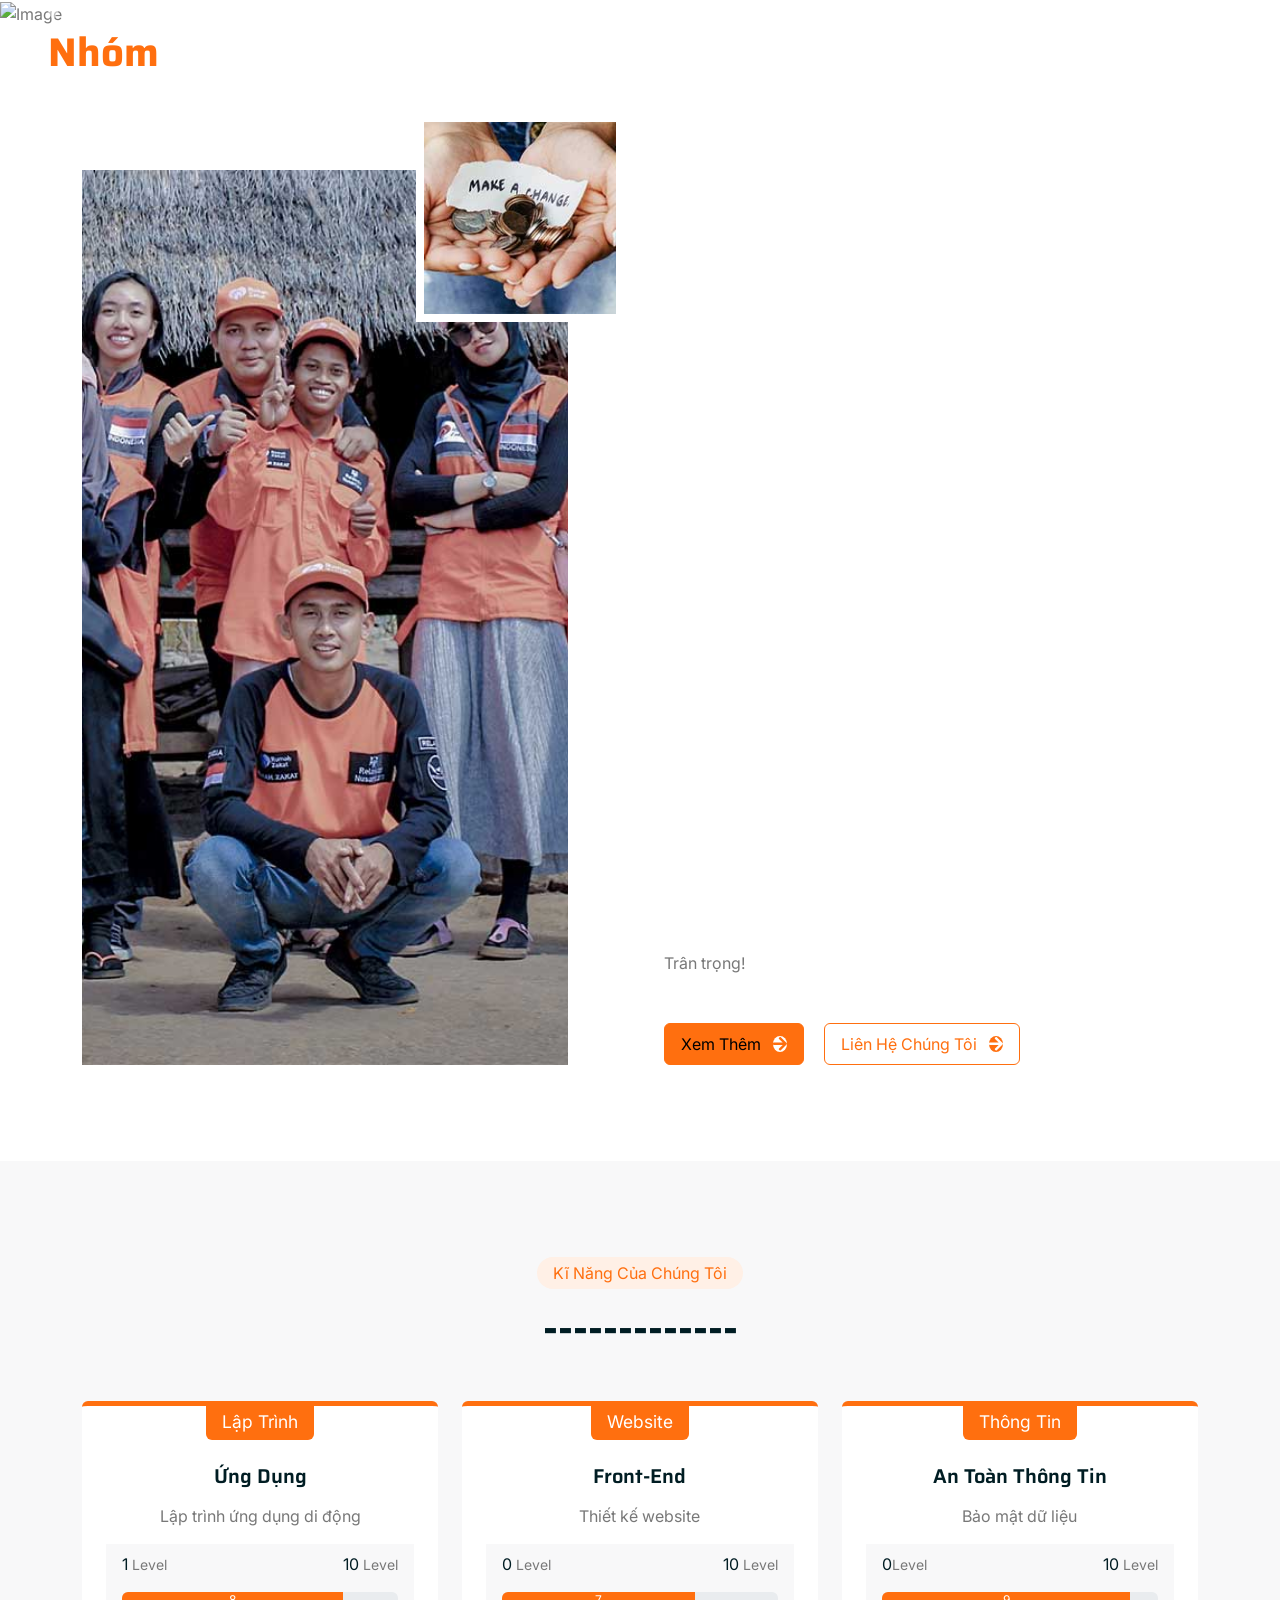
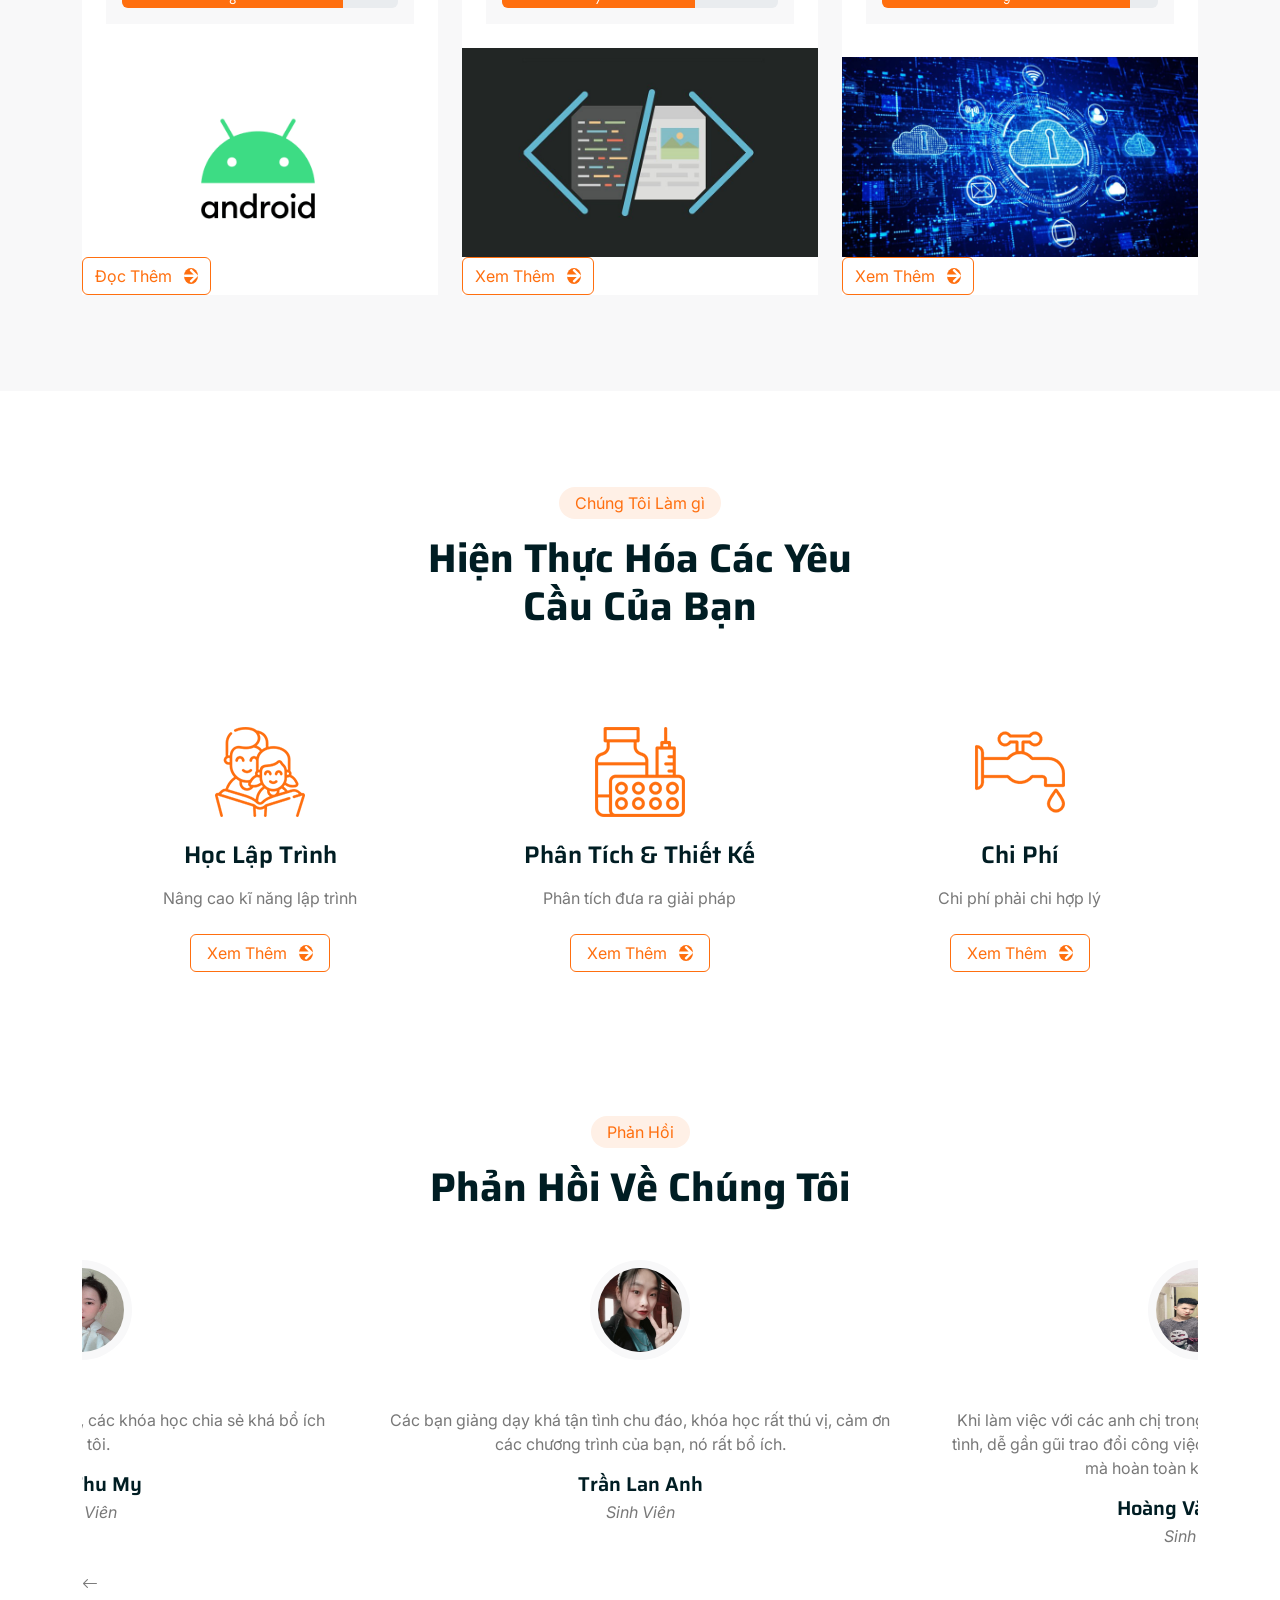
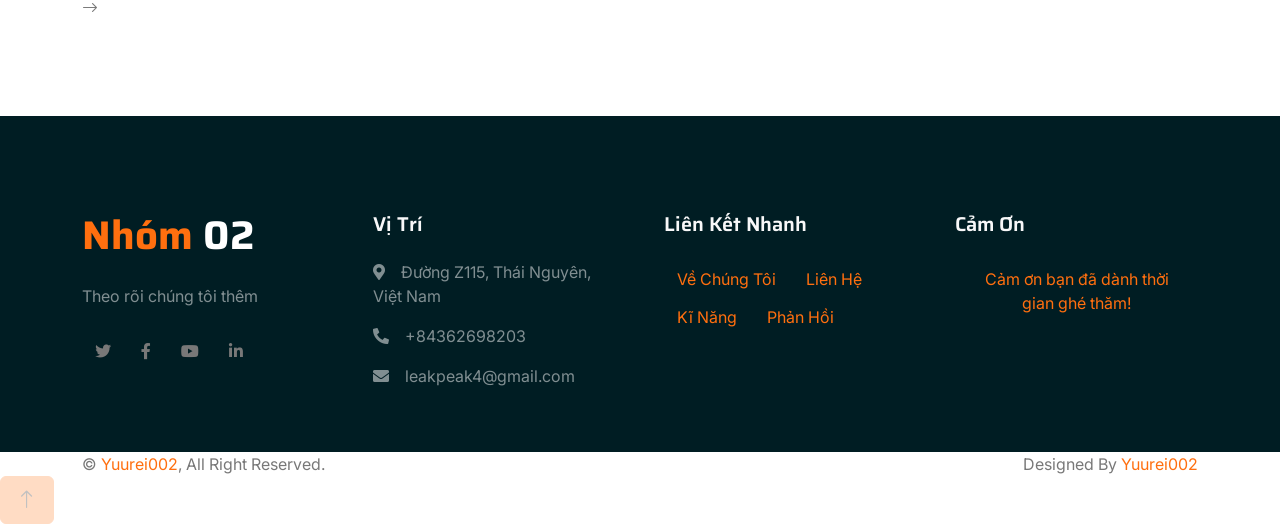
==== index.html @ 621ee626 "Update_Index" ====
<!DOCTYPE html>
<html lang="en">

<head>
    <meta charset="utf-8">
    <title>Nhóm 2</title>
    <meta content="width=device-width, initial-scale=1.0" name="viewport">
    <meta content="" name="keywords">
    <meta content="" name="description">

    <!-- Favicon -->
    <link href="img/favicon.ico" rel="icon">

    <!-- Google Web Fonts -->
    <link rel="preconnect" href="https://fonts.googleapis.com">
    <link rel="preconnect" href="https://fonts.gstatic.com" crossorigin>
    <link href="https://fonts.googleapis.com/css2?family=Inter:wght@400;500;600&family=Saira:wght@500;600;700&display=swap" rel="stylesheet"> 

    <!-- Icon Font Stylesheet -->
    <link href="https://cdnjs.cloudflare.com/ajax/libs/font-awesome/5.10.0/css/all.min.css" rel="stylesheet">
    <link href="https://cdn.jsdelivr.net/npm/bootstrap-icons@1.4.1/font/bootstrap-icons.css" rel="stylesheet">

    <!-- Libraries Stylesheet -->
    <link href="lib/animate/animate.min.css" rel="stylesheet">
    <link href="lib/owlcarousel/assets/owl.carousel.min.css" rel="stylesheet">

    <!-- Customized Bootstrap Stylesheet -->
    <link href="css/bootstrap.min.css" rel="stylesheet">

    <!-- Template Stylesheet -->
    <link href="css/style.css" rel="stylesheet">
</head>

<body>
    <!-- Spinner Start -->
    <div id="spinner" class="show bg-white position-fixed translate-middle w-100 vh-100 top-50 start-50 d-flex align-items-center justify-content-center">
        <div class="spinner-grow text-primary" role="status"></div>
    </div>
    <!-- Spinner End -->


    <!-- Navbar Start -->
    <div class="container-fluid fixed-top px-0 wow fadeIn" data-wow-delay="0.1s">
        <div class="top-bar text-white-50 row gx-0 align-items-center d-none d-lg-flex">
            <div class="col-lg-6 px-5 text-start">
                <small><i class="fa fa-map-marker-alt me-2"></i>Đường Z115, Thái Nguyên, Việt Nam</small>
                <small class="ms-4"><i class="fa fa-envelope me-2"></i>leakpeak4@gmail.com</small>
            </div>
            <div class="col-lg-6 px-5 text-end">
                <small>Follow us:</small>
                <a class="text-white-50 ms-3" href="https://www.facebook.com/Yandex.feifei"><i class="fab fa-facebook-f"></i></a>
                <a class="text-white-50 ms-3" href="https://twitter.com/Yuureiiii02"><i class="fab fa-twitter"></i></a>
                <a class="text-white-50 ms-3" href="https://www.linkedin.com/in/ondn/"><i class="fab fa-linkedin-in"></i></a>
                <a class="text-white-50 ms-3" href="https://www.instagram.com/zyak51/"><i class="fab fa-instagram"></i></a>
            </div>
        </div>

        <nav class="navbar navbar-expand-lg navbar-dark py-lg-0 px-lg-5 wow fadeIn" data-wow-delay="0.1s">
            <a href="index.html" class="navbar-brand ms-4 ms-lg-0">
                <h1 class="fw-bold text-primary m-0">Nhóm <span class="text-white">02</span></h1>
            </a>
            <button type="button" class="navbar-toggler me-4" data-bs-toggle="collapse" data-bs-target="#navbarCollapse">
                <span class="navbar-toggler-icon"></span>
            </button>
            <div class="collapse navbar-collapse" id="navbarCollapse">
                <div class="navbar-nav ms-auto p-4 p-lg-0">
                    <a href="index.html" class="nav-item nav-link active">Trang chủ</a>
                    <a href="about.html" class="nav-item nav-link">Về chúng tôi</a>
                    <a href="causes.html" class="nav-item nav-link">Kĩ Năng</a>
                    <div class="nav-item dropdown">
                        <a href="#" class="nav-link dropdown-toggle" data-bs-toggle="dropdown">Trang</a>
                        <div class="dropdown-menu m-0">
                            <a href="team.html" class="dropdown-item">Đội của chúng tôi</a>
                            <a href="testimonial.html" class="dropdown-item">Phản hồi</a>
                            <a href="404.html" class="dropdown-item">404 Page</a>
                        </div>
            </div>
        </nav>
    </div>
    <!-- Navbar End -->


    <!-- Carousel Start -->
    <div class="container-fluid p-0 mb-5">
        <div id="header-carousel" class="carousel slide" data-bs-ride="carousel">
            <div class="carousel-inner">
                <div class="carousel-item active">
                    <img class="w-100" src="img/GI002.jpg" alt="Image">
                    <div class="carousel-caption">
                        <div class="container">
                            <div class="row justify-content-center">
                                <div class="col-lg-7 pt-5">
                                    <h1 class="display-4 text-white mb-3 animated slideInDown">Chào mừng bạn đến với trang web của chúng tôi! </h1>
                                    <p class="fs-5 text-white-50 mb-5 animated slideInDown">Rất vui được chào đón bạn đến với trang web của chúng tôi! Chúng tôi hy vọng rằng trang web này sẽ cung cấp cho bạn những thông tin và trải nghiệm thú vị. Vui lòng dạo quanh trang web của chúng tôi và đừng ngần ngại liên hệ với chúng tôi nếu bạn cần bất kỳ trợ giúp nào. Chân thành cảm ơn bạn đã ghé thăm trang web của chúng tôi! </p>
                                    <a class="btn btn-primary py-2 px-3 animated slideInDown" href="causes.html">
                                        Xem Thêm
                                        <div class="d-inline-flex btn-sm-square bg-white text-primary rounded-circle ms-2">
                                            <i class="fa fa-arrow-right"></i>
                                        </div>
                                    </a>
                                </div>
                            </div>
                        </div>
                    </div>
                </div>
                <div class="carousel-item">
                    <img class="w-100" src="img/banner03.jpg" alt="Image">
                    <div class="carousel-caption">
                        <div class="container">
                            <div class="row justify-content-center">
                                <div class="col-lg-7 pt-5">
                                    <h1 class="display-4 text-white mb-3 animated slideInDown">Chúng tôi ở đây để hiện thực hóa ước mơ của bạn</h1>
                                    <p class="fs-5 text-white-50 mb-5 animated slideInDown">Muốn đi nhanh thì đi một mình, muốn đi xa thì đi cùng nhau!</p>
                                    <a class="btn btn-primary py-2 px-3 animated slideInDown" href="causes.html">
                                        Xem Thêm
                                        <div class="d-inline-flex btn-sm-square bg-white text-primary rounded-circle ms-2">
                                            <i class="fa fa-arrow-right"></i>
                                        </div>
                                    </a>
                                </div>
                            </div>
                        </div>
                    </div>
                </div>
            </div>
            <button class="carousel-control-prev" type="button" data-bs-target="#header-carousel"
                data-bs-slide="prev">
                <span class="carousel-control-prev-icon" aria-hidden="true"></span>
                <span class="visually-hidden">Previous</span>
            </button>
            <button class="carousel-control-next" type="button" data-bs-target="#header-carousel"
                data-bs-slide="next">
                <span class="carousel-control-next-icon" aria-hidden="true"></span>
                <span class="visually-hidden">Next</span>
            </button>
        </div>
    </div>
    <!-- Carousel End -->


    <!-- About Start -->
    <div class="container-xxl py-5">
        <div class="container">
            <div class="row g-5">
                <div class="col-lg-6 wow fadeInUp" data-wow-delay="0.1s">
                    <div class="position-relative overflow-hidden h-100" style="min-height: 400px;">
                        <img class="position-absolute w-100 h-100 pt-5 pe-5" src="img/about-1.jpg" alt="" style="object-fit: cover;">
                        <img class="position-absolute top-0 end-0 bg-white ps-2 pb-2" src="img/about-2.jpg" alt="" style="width: 200px; height: 200px;">
                    </div>
                </div>
                <div class="col-lg-6 wow fadeInUp" data-wow-delay="0.5s">
                    <div class="h-100">
                        <div class="d-inline-block rounded-pill bg-secondary text-primary py-1 px-3 mb-3">Về chúng tôi</div>
                        <h1 class="display-6 mb-5">Chào mừng các bạn đã đến với trang Web của chúng tôi.</h1>
                        <div class="bg-light border-bottom border-5 border-primary rounded p-4 mb-4">
                            <p class="text-dark mb-2">Muốn đi nhanh thì đi một mình, muốn đi xa thì đi cùng nhau!</p>
                            <span class="text-primary"></span>
                        </div>
                        <p class="mb-5">Với những hiểu biết của mình về lĩnh vực phát triển dự án, nhóm chúng tôi tự hào mang đến cho nhà đầu tư-doanh nghiệp những dự án tốt nhất đáp ưng được nhu cầu và yêu cầu khắt khe của bạn đưa ra.. Chúng tôi luôn nỗ lực không ngừng để đáp được ứng yêu cầu đó. Với đội ngũ thành viên cùng kinh nghiệm và chuyên môn sẵn có, chúng tôi cam kết mang đến cho bạn những dự án tốt nhất đáp ứng đủ mọi yêu cầu và kỳ vọng của bạn. </p>
                        <p class="mb-5">Chúng tôi tin rằng, việc thiết lập mối quan hệ phát triển dự án lâu dài với các nhà đầu tư và doanh nghiệp là điều cốt yếu để phát triển dự án của mình. Vì thế, chúng tôi cam kết luôn đặt nhu cầu của các nhà đầu tư, các doanh nghiệp lên hàng đầu, đồng thời đảm bảo sự tin tưởng hài lòng trong mọi dự án của chúng tôi. </p>
                        <p class="mb-5">Chúng tôi rất mong muốn được hợp tác với bạn, Xin hãy liên hệ với chúng tôi nếu bạn có ý tưởng hay muốn hợp tác dự án mới. Chúng tôi sẽ luôn đón nhận những ý kiến đóng góp từ bạn để hoàn thiện dự án một cách tốt nhất.</p>
                        <p class="mb-5">Trân trọng!</p>
                        <a class="btn btn-primary py-2 px-3 me-3" href="">
                            Xem Thêm
                            <div class="d-inline-flex btn-sm-square bg-white text-primary rounded-circle ms-2">
                                <i class="fa fa-arrow-right"></i>
                            </div>
                        </a>
                        <a class="btn btn-outline-primary py-2 px-3" href="">
                            Liên Hệ Chúng Tôi
                            <div class="d-inline-flex btn-sm-square bg-primary text-white rounded-circle ms-2">
                                <i class="fa fa-arrow-right"></i>
                            </div>
                        </a>
                    </div>
                </div>
            </div>
        </div>
    </div>
    <!-- About End -->


    <!-- Causes Start -->
    <div class="container-xxl bg-light my-5 py-5">
        <div class="container py-5">
            <div class="text-center mx-auto mb-5 wow fadeInUp" data-wow-delay="0.1s" style="max-width: 500px;">
                <div class="d-inline-block rounded-pill bg-secondary text-primary py-1 px-3 mb-3">Kĩ Năng Của Chúng Tôi</div>
                <h1 class="display-6 mb-5">-------------</h1>
            </div>
            <div class="row g-4 justify-content-center">
                <div class="col-lg-4 col-md-6 wow fadeInUp" data-wow-delay="0.1s">
                    <div class="causes-item d-flex flex-column bg-white border-top border-5 border-primary rounded-top overflow-hidden h-100">
                        <div class="text-center p-4 pt-0">
                            <div class="d-inline-block bg-primary text-white rounded-bottom fs-5 pb-1 px-3 mb-4">
                                <small>Lập Trình</small>
                            </div>
                            <h5 class="mb-3">Ứng Dụng</h5>
                            <p>Lập trình ứng dụng di động</p>
                            <div class="causes-progress bg-light p-3 pt-2">
                                <div class="d-flex justify-content-between">
                                    <p class="text-dark">1 <small class="text-body">Level</small></p>
                                    <p class="text-dark">10 <small class="text-body">Level</small></p>
                                </div>
                                <div class="progress">
                                    <div class="progress-bar" role="progressbar" aria-valuenow="80" aria-valuemin="0" aria-valuemax="100">
                                        <span>8</span>
                                    </div>
                                </div>
                            </div>
                        </div>
                        <div class="position-relative mt-auto">
                            <img class="img-fluid" src="img/andr_im.png" alt="">
                            <div class="causes-overlay">
                                <a class="btn btn-outline-primary" href="">
                                    Đọc Thêm
                                    <div class="d-inline-flex btn-sm-square bg-primary text-white rounded-circle ms-2">
                                        <i class="fa fa-arrow-right"></i>
                                    </div>
                                </a>
                            </div>
                        </div>
                    </div>
                </div>
                <div class="col-lg-4 col-md-6 wow fadeInUp" data-wow-delay="0.3s">
                    <div class="causes-item d-flex flex-column bg-white border-top border-5 border-primary rounded-top overflow-hidden h-100">
                        <div class="text-center p-4 pt-0">
                            <div class="d-inline-block bg-primary text-white rounded-bottom fs-5 pb-1 px-3 mb-4">
                                <small>Website</small>
                            </div>
                            <h5 class="mb-3">Front-End</h5>
                            <p>Thiết kế website </p>
                            <div class="causes-progress bg-light p-3 pt-2">
                                <div class="d-flex justify-content-between">
                                    <p class="text-dark">0 <small class="text-body">Level</small></p>
                                    <p class="text-dark">10 <small class="text-body">Level</small></p>
                                </div>
                                <div class="progress">
                                    <div class="progress-bar" role="progressbar" aria-valuenow="70" aria-valuemin="0" aria-valuemax="100">
                                        <span>7</span>
                                    </div>
                                </div>
                            </div>
                        </div>
                        <div class="position-relative mt-auto">
                            <img class="img-fluid" src="img/xu-huong-front-end-dev.jpg" alt="">
                            <div class="causes-overlay">
                                <a class="btn btn-outline-primary" href="">
                                    Xem Thêm
                                    <div class="d-inline-flex btn-sm-square bg-primary text-white rounded-circle ms-2">
                                        <i class="fa fa-arrow-right"></i>
                                    </div>
                                </a>
                            </div>
                        </div>
                    </div>
                </div>
                <div class="col-lg-4 col-md-6 wow fadeInUp" data-wow-delay="0.5s">
                    <div class="causes-item d-flex flex-column bg-white border-top border-5 border-primary rounded-top overflow-hidden h-100">
                        <div class="text-center p-4 pt-0">
                            <div class="d-inline-block bg-primary text-white rounded-bottom fs-5 pb-1 px-3 mb-4">
                                <small>Thông Tin</small>
                            </div>
                            <h5 class="mb-3">An Toàn Thông Tin</h5>
                            <p>Bảo mật dữ liệu </p>
                            <div class="causes-progress bg-light p-3 pt-2">
                                <div class="d-flex justify-content-between">
                                    <p class="text-dark">0<small class="text-body">Level</small></p>
                                    <p class="text-dark">10 <small class="text-body">Level</small></p>
                                </div>
                                <div class="progress">
                                    <div class="progress-bar" role="progressbar" aria-valuenow="90" aria-valuemin="0" aria-valuemax="100">
                                        <span>9</span>
                                    </div>
                                </div>
                            </div>
                        </div>
                        <div class="position-relative mt-auto">
                            <img class="img-fluid" src="img/nganh-an-toan-thong-tin-usth-tuyen-sinh_1.jpg" alt="">
                            <div class="causes-overlay">
                                <a class="btn btn-outline-primary" href="">
                                    Xem Thêm 
                                    <div class="d-inline-flex btn-sm-square bg-primary text-white rounded-circle ms-2">
                                        <i class="fa fa-arrow-right"></i>
                                    </div>
                                </a>
                            </div>
                        </div>
                    </div>
                </div>
            </div>
        </div>
    </div>
    <!-- Causes End -->

        <!-- Service Start -->
        <div class="container-xxl py-5">
            <div class="container">
                <div class="text-center mx-auto mb-5 wow fadeInUp" data-wow-delay="0.1s" style="max-width: 500px;">
                    <div class="d-inline-block rounded-pill bg-secondary text-primary py-1 px-3 mb-3">Chúng Tôi Làm gì </div>
                    <h1 class="display-6 mb-5">Hiện Thực Hóa Các Yêu Cầu Của Bạn</h1>
                </div>
                <div class="row g-4 justify-content-center">
                    <div class="col-lg-4 col-md-6 wow fadeInUp" data-wow-delay="0.1s">
                        <div class="service-item bg-white text-center h-100 p-4 p-xl-5">
                            <img class="img-fluid mb-4" src="img/icon-1.png" alt="">
                            <h4 class="mb-3">Học Lập Trình</h4>
                            <p class="mb-4">Nâng cao kĩ năng lập trình</p>
                            <a class="btn btn-outline-primary px-3" href="about.html">
                                Xem Thêm
                                <div class="d-inline-flex btn-sm-square bg-primary text-white rounded-circle ms-2">
                                    <i class="fa fa-arrow-right"></i>
                                </div>
                            </a>
                        </div>
                    </div>
                    <div class="col-lg-4 col-md-6 wow fadeInUp" data-wow-delay="0.3s">
                        <div class="service-item bg-white text-center h-100 p-4 p-xl-5">
                            <img class="img-fluid mb-4" src="img/icon-2.png" alt="">
                            <h4 class="mb-3">Phân Tích & Thiết Kế</h4>
                            <p class="mb-4">Phân tích đưa ra giải pháp </p>
                            <a class="btn btn-outline-primary px-3" href="about.html">
                                Xem Thêm
                                <div class="d-inline-flex btn-sm-square bg-primary text-white rounded-circle ms-2">
                                    <i class="fa fa-arrow-right"></i>
                                </div>
                            </a>
                        </div>
                    </div>
                    <div class="col-lg-4 col-md-6 wow fadeInUp" data-wow-delay="0.5s">
                        <div class="service-item bg-white text-center h-100 p-4 p-xl-5">
                            <img class="img-fluid mb-4" src="img/icon-3.png" alt="">
                            <h4 class="mb-3">Chi Phí</h4>
                            <p class="mb-4">Chi phí phải chi hợp lý</p>
                            <a class="btn btn-outline-primary px-3" href="about.html">
                                Xem Thêm
                                <div class="d-inline-flex btn-sm-square bg-primary text-white rounded-circle ms-2">
                                    <i class="fa fa-arrow-right"></i>
                                </div>
                            </a>
                        </div>
                    </div>
                </div>
            </div>
        </div>
        <!-- Service End -->
    

    <!-- Testimonial Start -->
    <div class="container-xxl py-5">
        <div class="container">
            <div class="text-center mx-auto mb-5 wow fadeInUp" data-wow-delay="0.1s" style="max-width: 500px;">
                <div class="d-inline-block rounded-pill bg-secondary text-primary py-1 px-3 mb-3">Phản Hồi</div>
                <h1 class="display-6 mb-5">Phản Hồi Về Chúng Tôi</h1>
            </div>
            <div class="owl-carousel testimonial-carousel wow fadeInUp" data-wow-delay="0.1s">
                <div class="testimonial-item text-center">
                    <img class="img-fluid bg-light rounded-circle p-2 mx-auto mb-4" src="img/lll.jpg" style="width: 100px; height: 100px;">
                    <div class="testimonial-text rounded text-center p-4">
                        <p>Các bạn giảng dạy khá tận tình chu đáo, khóa học rất  thú vị, cảm ơn các chương trình của bạn, nó rất bổ ích.</p>
                        <h5 class="mb-1">Trần Lan Anh</h5>
                        <span class="fst-italic">Sinh Viên</span>
                    </div>
                </div>
                <div class="testimonial-item text-center">
                    <img class="img-fluid bg-light rounded-circle p-2 mx-auto mb-4" src="img/pppp.jpg" style="width: 100px; height: 100px;">
                    <div class="testimonial-text rounded text-center p-4">
                        <p>Khi làm việc với các anh chị trong nhóm mình thấy họ cực kì nhiệt tình, dễ gần gũi trao đổi công việc, anh chị rất tận tình chỉ dạy mình mà hoàn toàn không lợi nhuận.</p>
                        <h5 class="mb-1">Hoàng Văn Lương</h5>
                        <span class="fst-italic">Sinh Viên</span>
                    </div>
                </div>
                <div class="testimonial-item text-center">
                    <img class="img-fluid bg-light rounded-circle p-2 mx-auto mb-4" src="img/ppppp.jpg" style="width: 100px; height: 100px;">
                    <div class="testimonial-text rounded text-center p-4">
                        <p>Trang web của các bạn rất thụ vị, các khóa học chia sẻ khá bổ ích cho tôi.</p>
                        <h5 class="mb-1">Trần Thu My</h5>
                        <span class="fst-italic">Sinh Viên</span>
                    </div>
                </div>
            </div>
        </div>
    </div>
    <!-- Testimonial End -->


       <!-- Footer Start -->
       <div class="container-fluid bg-dark text-white-50 footer mt-5 pt-5 wow fadeIn" data-wow-delay="0.1s">
        <div class="container py-5">
            <div class="row g-5">
                <div class="col-lg-3 col-md-6">
                    <h1 class="fw-bold text-primary mb-4">Nhóm <span class="text-white">02</span></h1>
                    <p>Theo rõi chúng tôi thêm</p>
                    <div class="d-flex pt-2">
                        <a class="btn btn-square me-1" href="https://twitter.com/Yuureiiii02"><i class="fab fa-twitter"></i></a>
                        <a class="btn btn-square me-1" href="https://www.facebook.com/Yandex.feifei"><i class="fab fa-facebook-f"></i></a>
                        <a class="btn btn-square me-1" href="https://www.youtube.com/channel/UCFpFC1qUWY3F_i_EfCvPaYw"><i class="fab fa-youtube"></i></a>
                        <a class="btn btn-square me-0" href="https://www.linkedin.com/in/ondn/"><i class="fab fa-linkedin-in"></i></a>
                    </div>
                </div>
                <div class="col-lg-3 col-md-6">
                    <h5 class="text-light mb-4">Vị Trí</h5>
                    <p><i class="fa fa-map-marker-alt me-3"></i>Đường Z115, Thái Nguyên, Việt Nam</p>
                    <p><i class="fa fa-phone-alt me-3"></i>+84362698203</p>
                    <p><i class="fa fa-envelope me-3"></i>leakpeak4@gmail.com</p>
                </div>
                <div class="col-lg-3 col-md-6">
                    <h5 class="text-light mb-4">Liên Kết Nhanh</h5>
                    <a class="btn btn-link" href="about.html">Về Chúng Tôi</a>
                    <a class="btn btn-link" href="team.html">Liên Hệ</a>
                    <a class="btn btn-link" href="causes.html">Kĩ Năng</a>
                    <a class="btn btn-link" href="testimonial.html">Phản Hồi</a>

          
                </div>
                <div class="col-lg-3 col-md-6">
                    <h5 class="text-light mb-4">Cảm Ơn</h5>
                    <a class="btn btn-link" href="">Cảm ơn bạn đã dành thời gian ghé thăm!</a>
                    </div>
                </div>
            </div>
        </div>
        <div class="container-fluid copyright">
            <div class="container">
                <div class="row">
                    <div class="col-md-6 text-center text-md-start mb-3 mb-md-0">
                        &copy; <a href="#">Yuurei002</a>, All Right Reserved.
                    </div>
                    <div class="col-md-6 text-center text-md-end">
                        <!--/*** This template is free as long as you keep the footer author’s credit link/attribution link/backlink. If you'd like to use the template without the footer author’s credit link/attribution link/backlink, you can purchase the Credit Removal License from "https://htmlcodex.com/credit-removal". Thank you for your support. ***/-->
                        Designed By <a href="https://github.com/Yuurei002/Yuurei002.github.io">Yuurei002</a>
                    </div>
                </div>
            </div>
        </div>
    </div>
    <!-- Footer End -->


    <!-- Back to Top -->
    <a href="#" class="btn btn-lg btn-primary btn-lg-square back-to-top"><i class="bi bi-arrow-up"></i></a>


    <!-- JavaScript Libraries -->
    <script src="https://code.jquery.com/jquery-3.4.1.min.js"></script>
    <script src="https://cdn.jsdelivr.net/npm/bootstrap@5.0.0/dist/js/bootstrap.bundle.min.js"></script>
    <script src="lib/wow/wow.min.js"></script>
    <script src="lib/easing/easing.min.js"></script>
    <script src="lib/waypoints/waypoints.min.js"></script>
    <script src="lib/owlcarousel/owl.carousel.min.js"></script>
    <script src="lib/parallax/parallax.min.js"></script>

    <!-- Template Javascript -->
    <script src="js/main.js"></script>
</body>

</html>
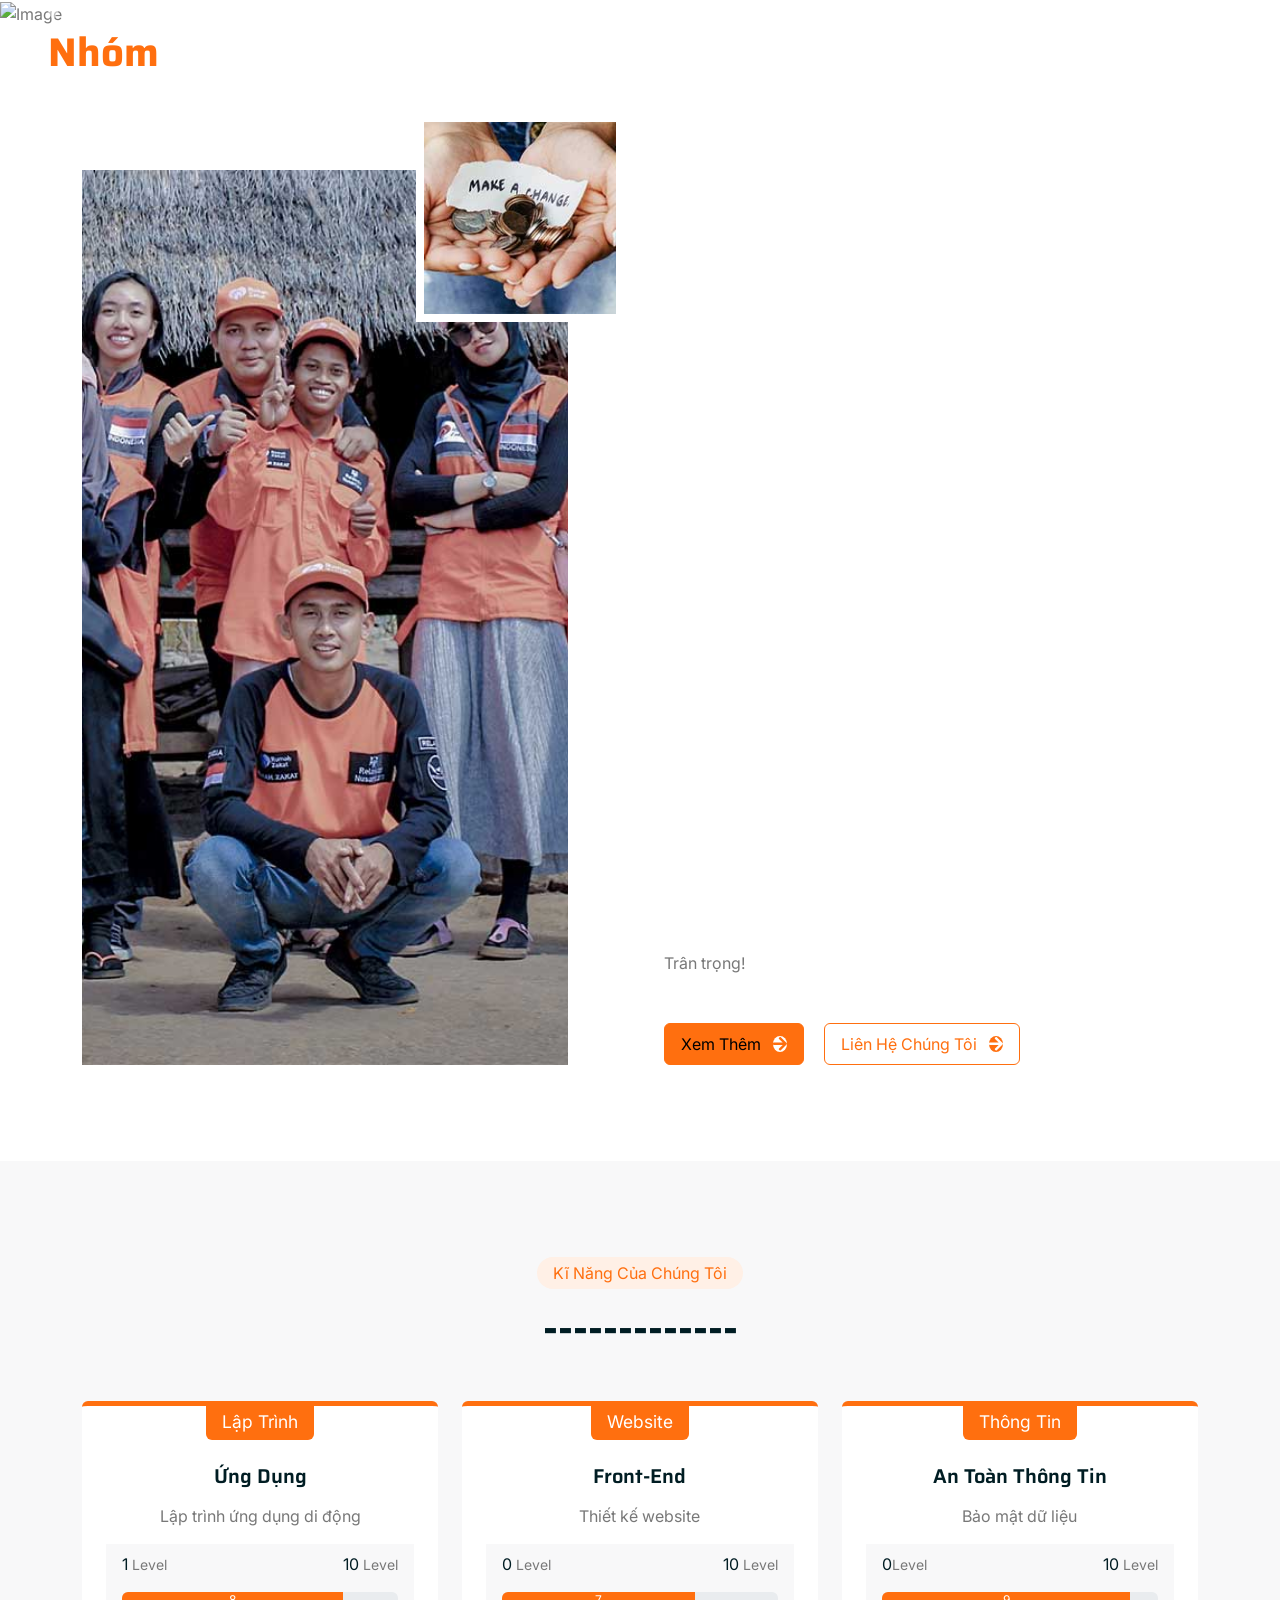
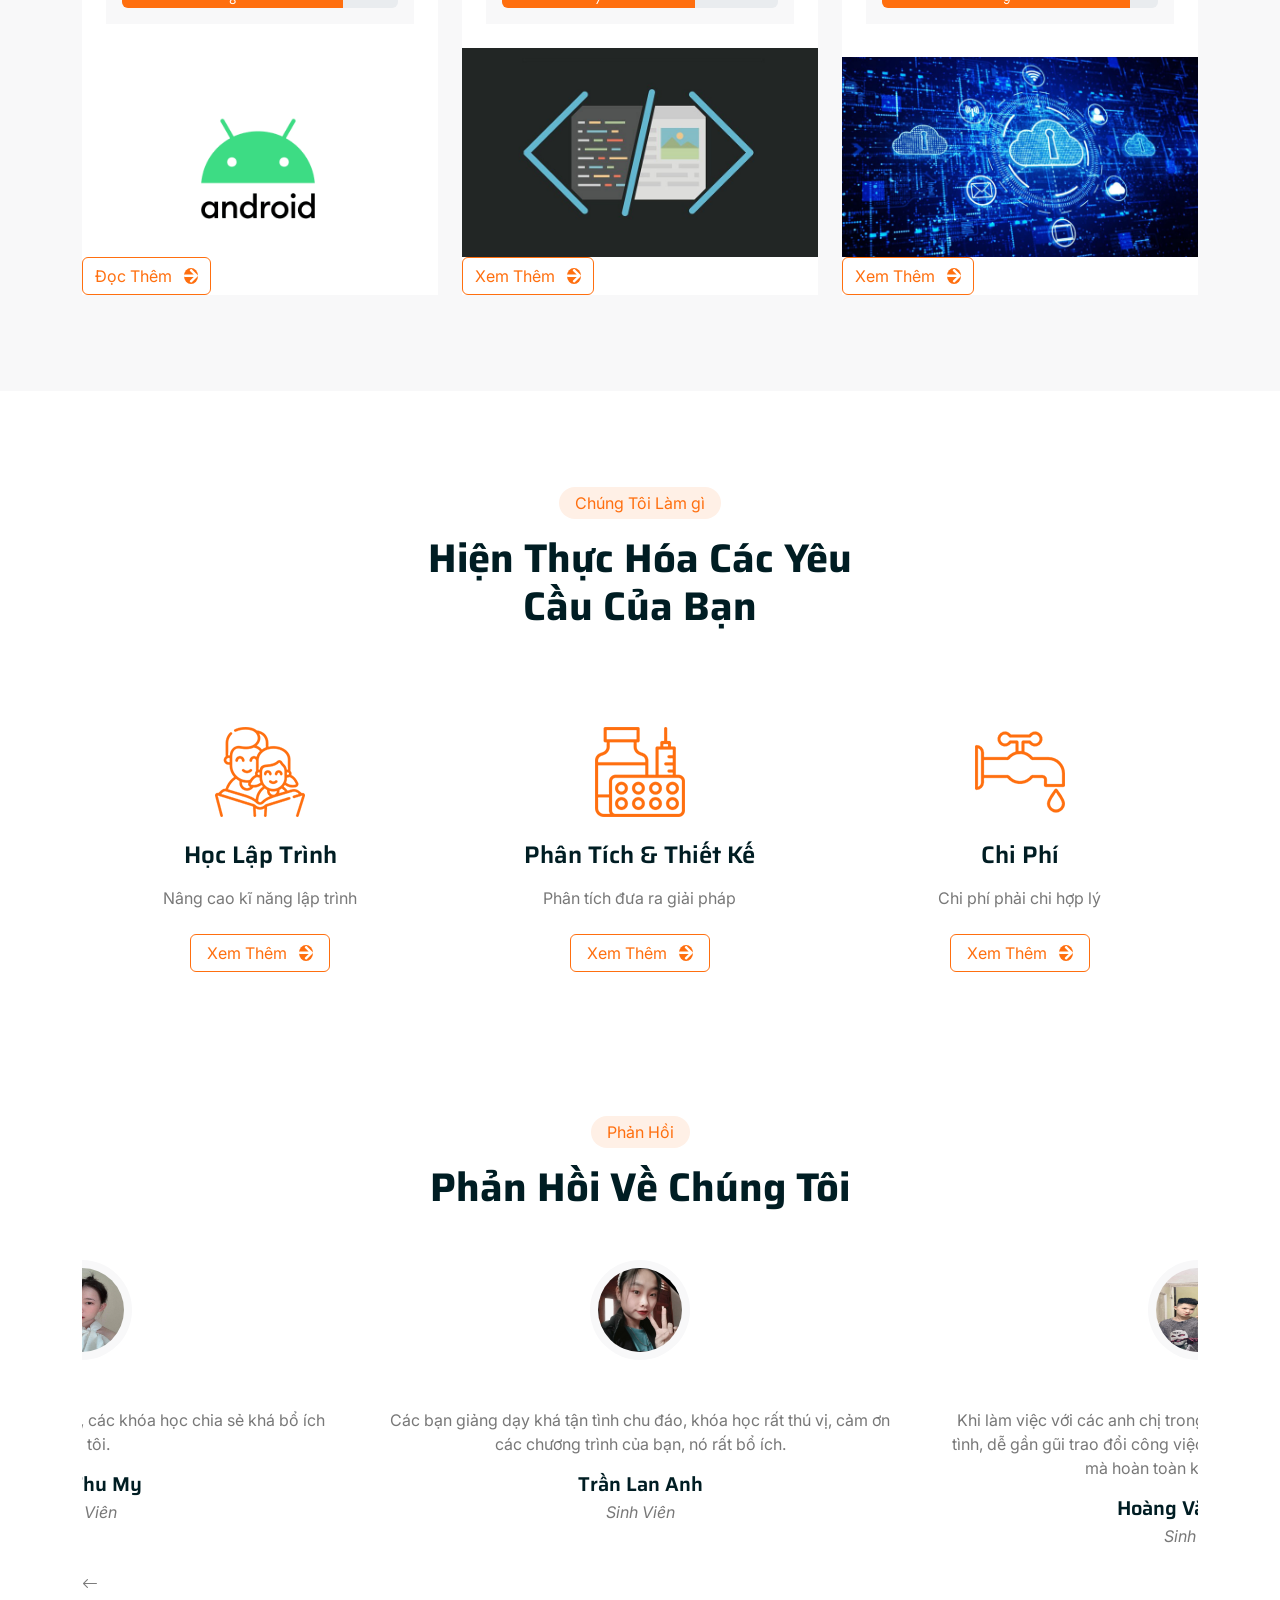
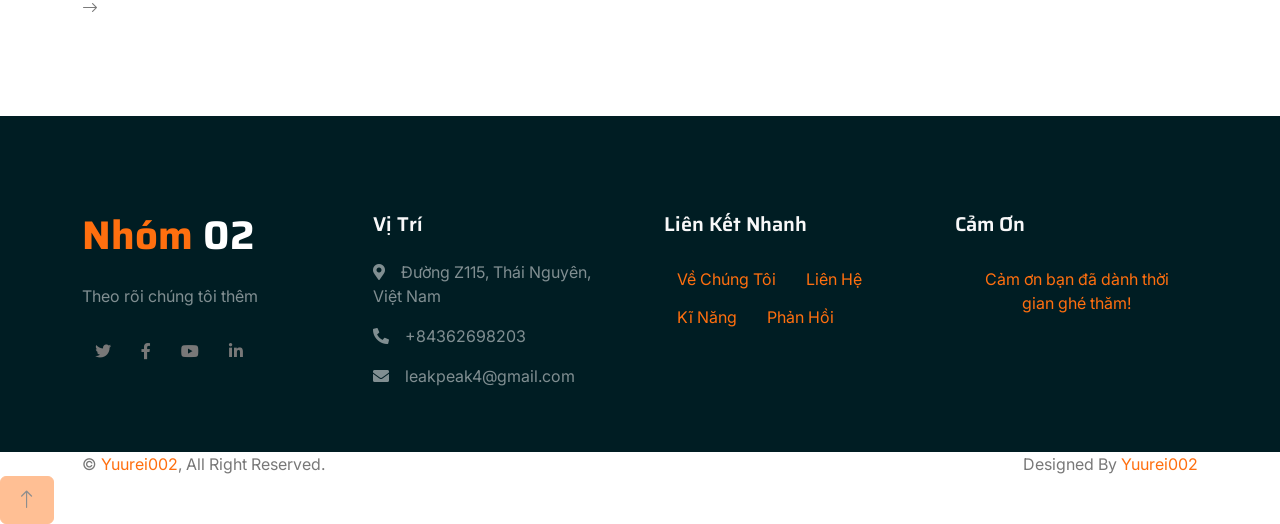
==== commit bc3b9918: "More_" ====
--- a/index.html
+++ b/index.html
@@ -160,7 +160,7 @@
                         <p class="mb-5">Chúng tôi tin rằng, việc thiết lập mối quan hệ phát triển dự án lâu dài với các nhà đầu tư và doanh nghiệp là điều cốt yếu để phát triển dự án của mình. Vì thế, chúng tôi cam kết luôn đặt nhu cầu của các nhà đầu tư, các doanh nghiệp lên hàng đầu, đồng thời đảm bảo sự tin tưởng hài lòng trong mọi dự án của chúng tôi. </p>
                         <p class="mb-5">Chúng tôi rất mong muốn được hợp tác với bạn, Xin hãy liên hệ với chúng tôi nếu bạn có ý tưởng hay muốn hợp tác dự án mới. Chúng tôi sẽ luôn đón nhận những ý kiến đóng góp từ bạn để hoàn thiện dự án một cách tốt nhất.</p>
                         <p class="mb-5">Trân trọng!</p>
-                        <a class="btn btn-primary py-2 px-3 me-3" href="">
+                        <a class="btn btn-primary py-2 px-3 me-3" href="/aboutmore.html">
                             Xem Thêm
                             <div class="d-inline-flex btn-sm-square bg-white text-primary rounded-circle ms-2">
                                 <i class="fa fa-arrow-right"></i>
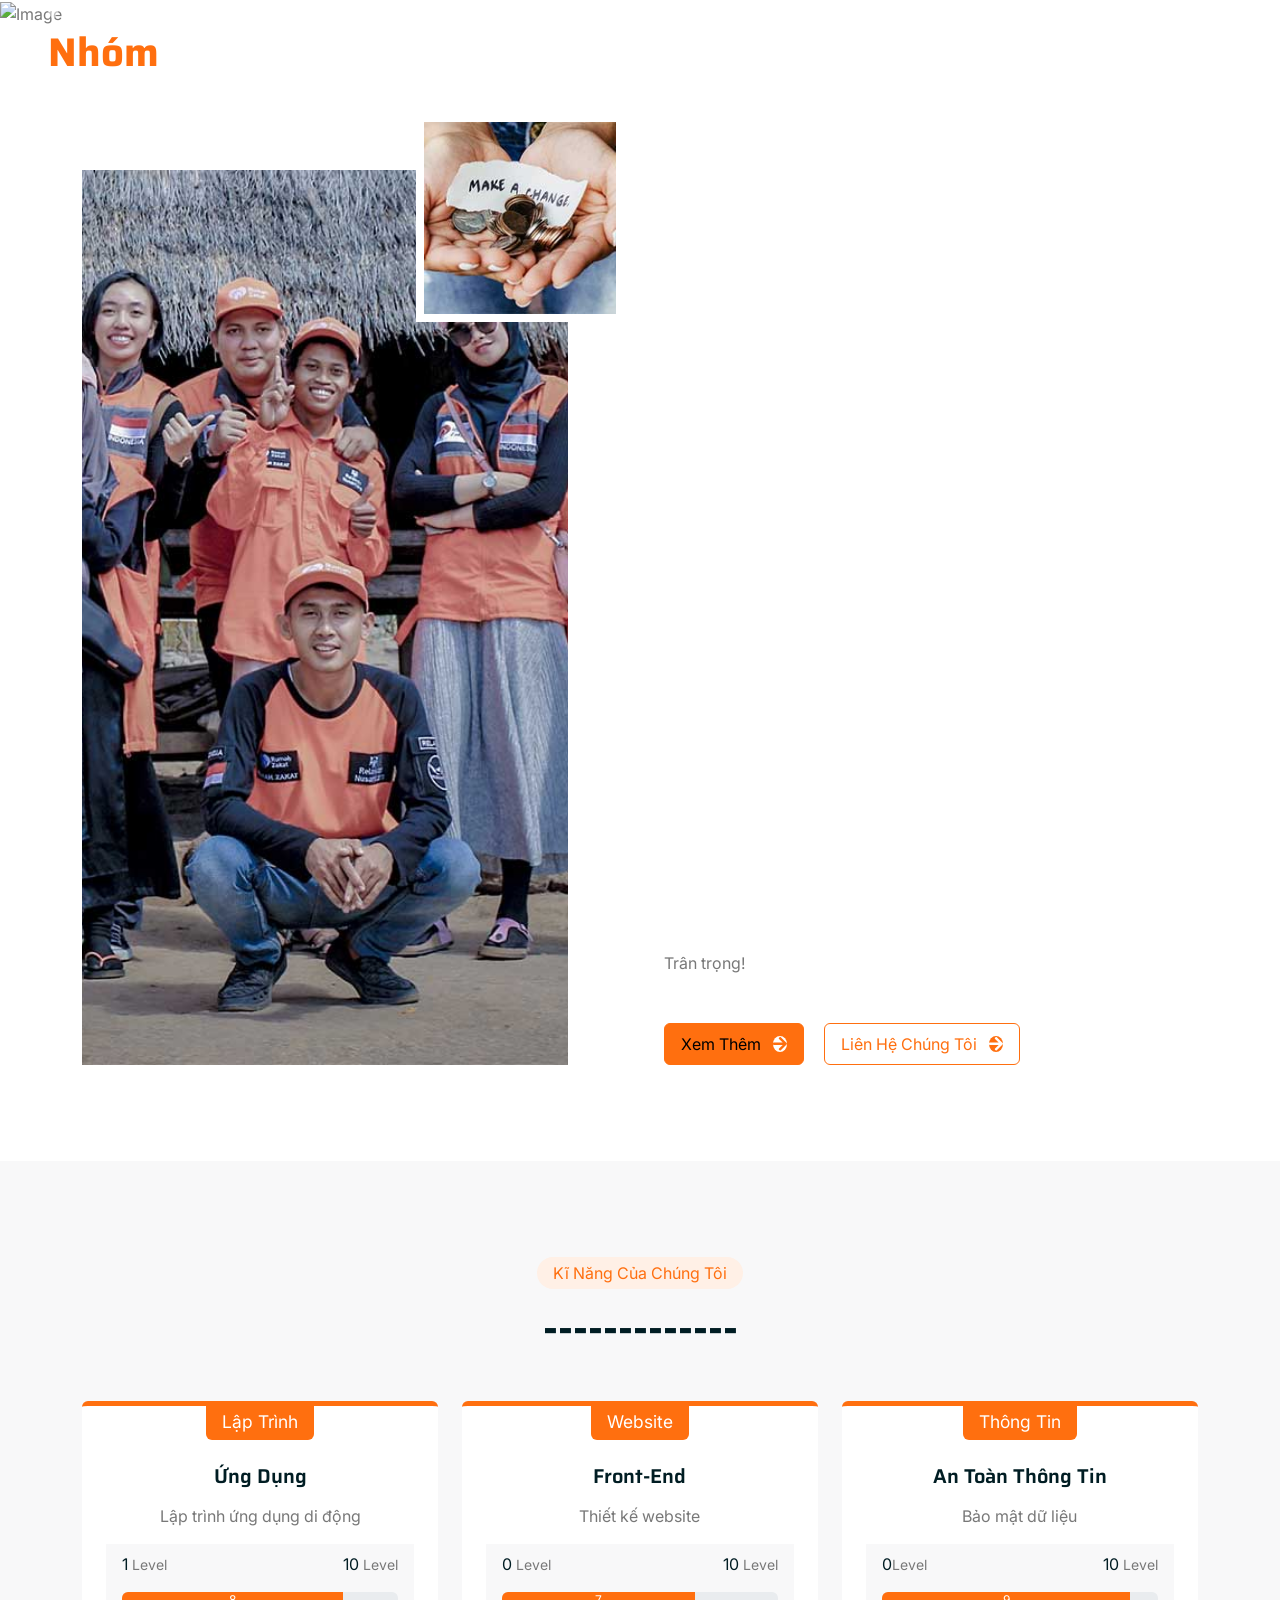
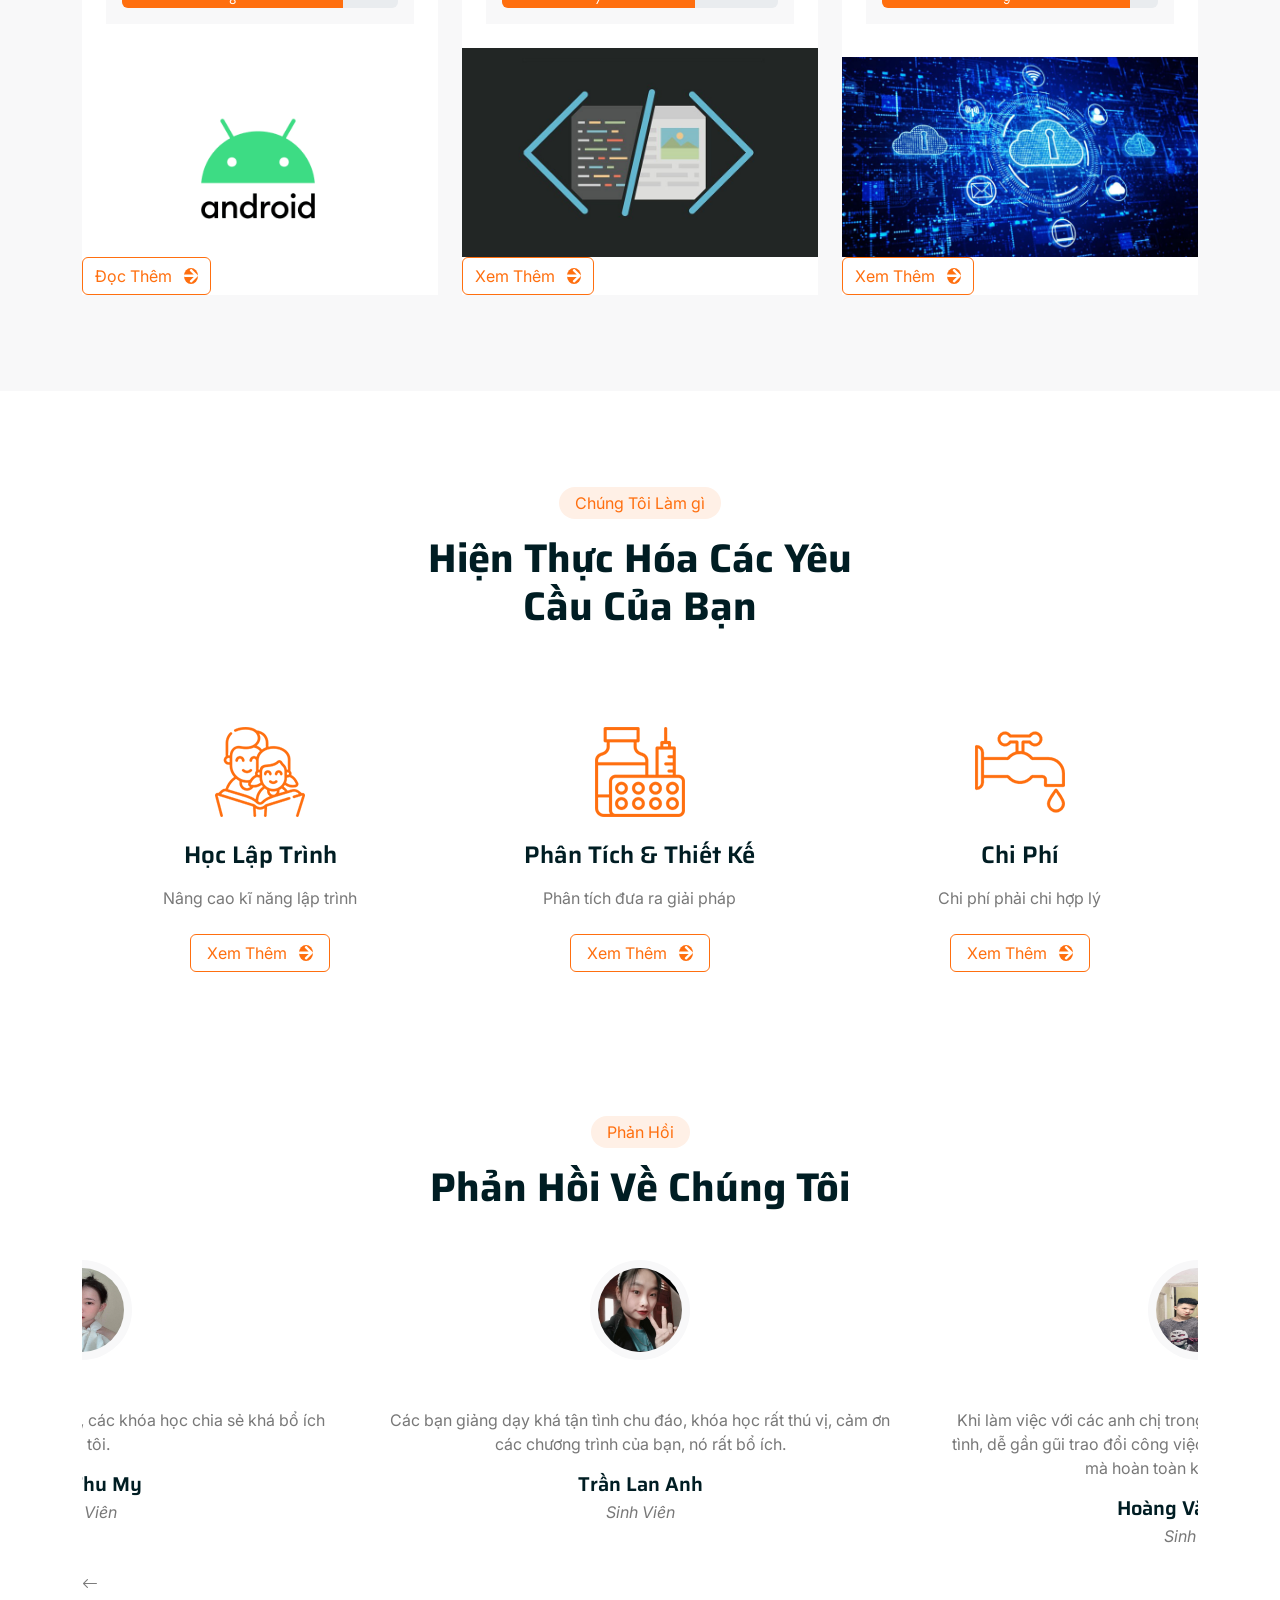
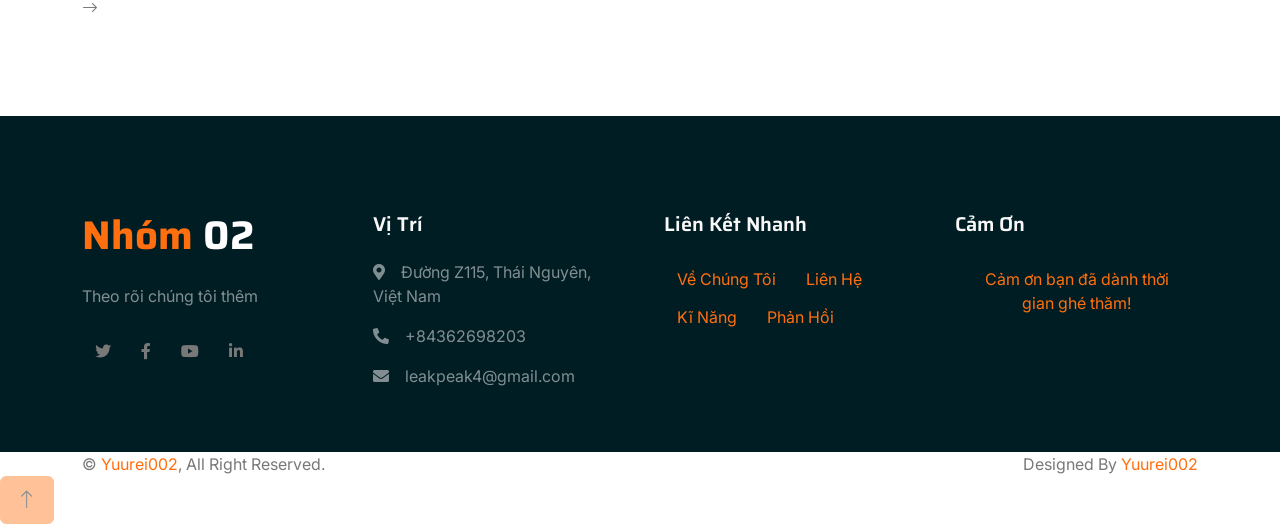
==== commit 59a8ffa0: "Update_Index" ====
--- a/index.html
+++ b/index.html
@@ -370,6 +370,14 @@
                     </div>
                 </div>
                 <div class="testimonial-item text-center">
+                    <img class="img-fluid bg-light rounded-circle p-2 mx-auto mb-4" src="img/pppp.jpg" style="width: 100px; height: 100px;">
+                    <div class="testimonial-text rounded text-center p-4">
+                        <p>Được làm việc với các bạn là một điều may mắn. Các bạn support nhiệt tình và luôn tạo ra môi trường làm việc năng động, thoải mái.</p>
+                        <h5 class="mb-1">Nguyễn Thanh Bình</h5>
+                        <span class="fst-italic">Sinh Viên</span>
+                    </div>
+                </div>
+                <div class="testimonial-item text-center">
                     <img class="img-fluid bg-light rounded-circle p-2 mx-auto mb-4" src="img/ppppp.jpg" style="width: 100px; height: 100px;">
                     <div class="testimonial-text rounded text-center p-4">
                         <p>Trang web của các bạn rất thụ vị, các khóa học chia sẻ khá bổ ích cho tôi.</p>
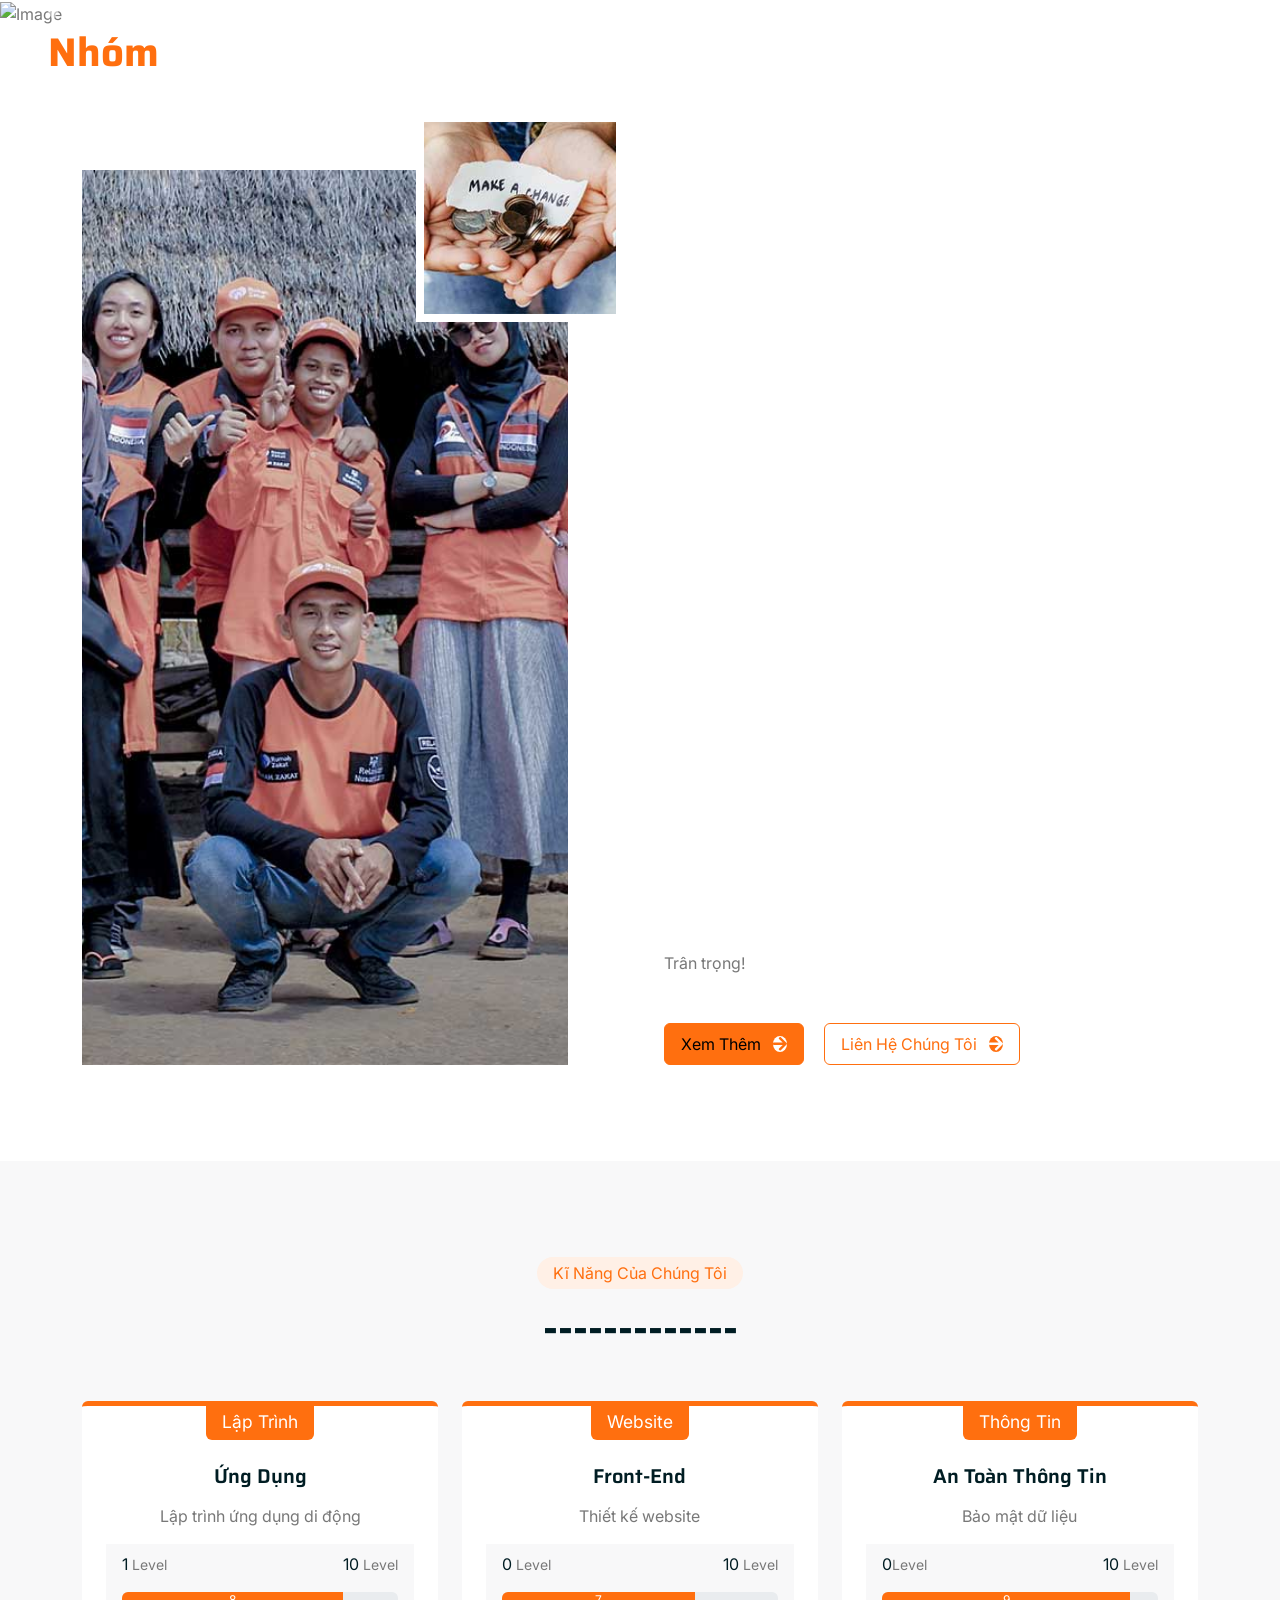
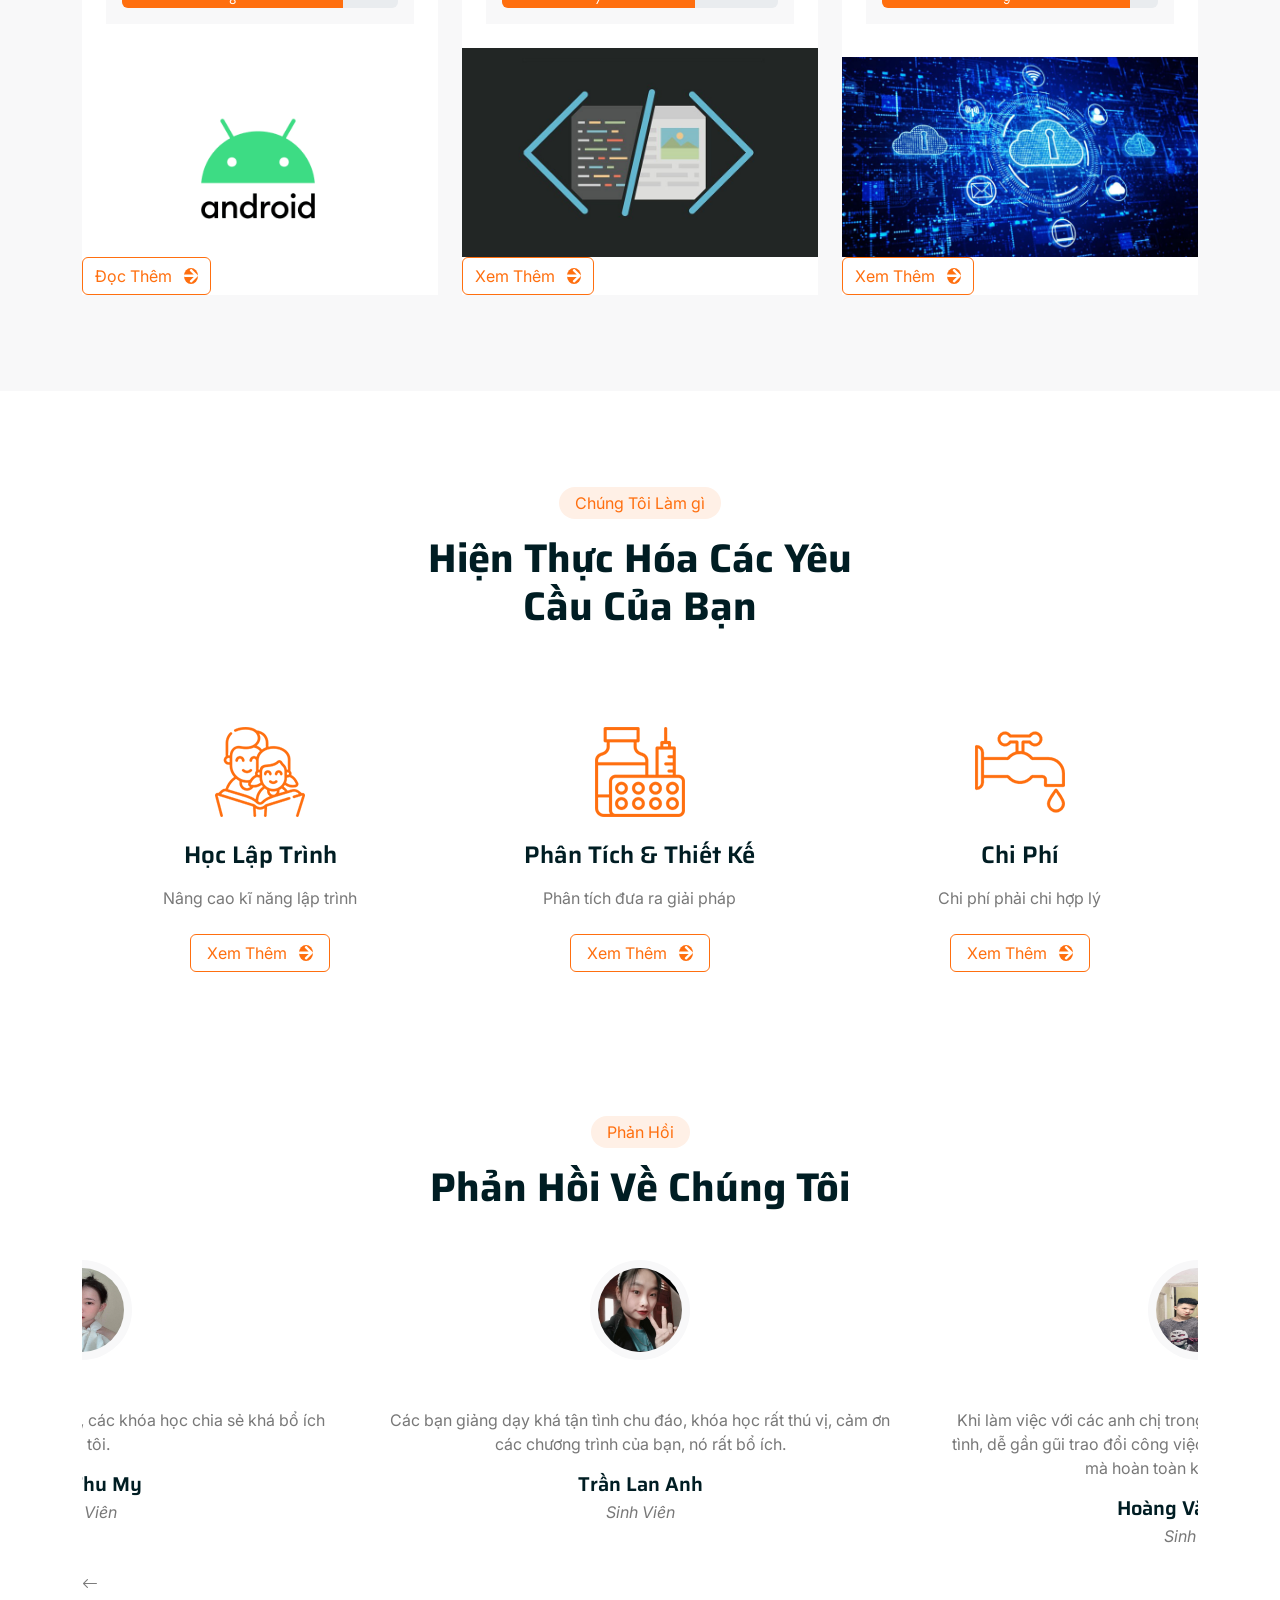
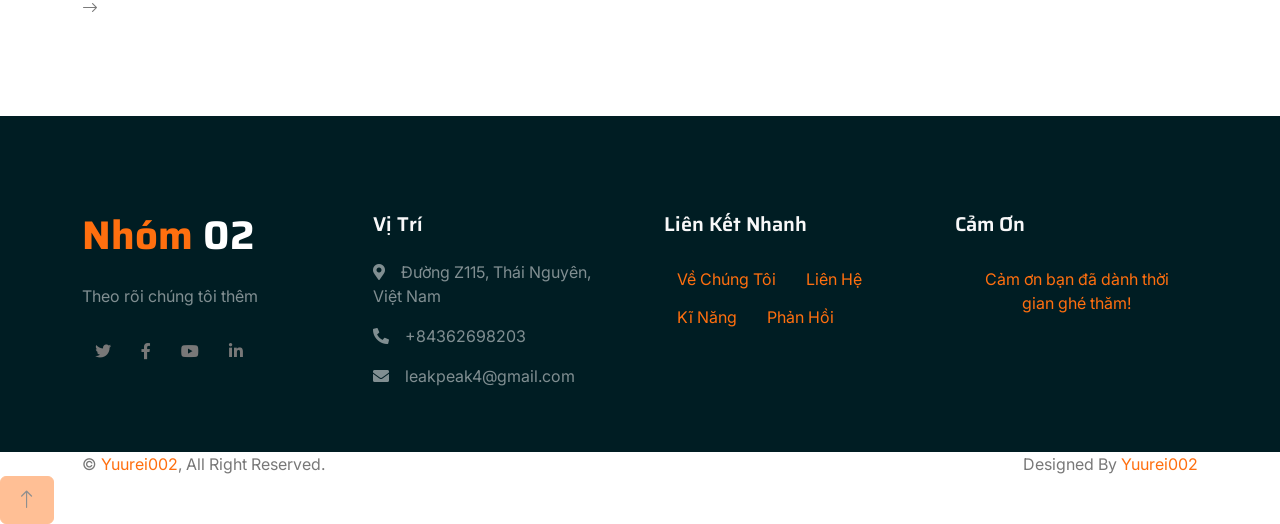
==== commit 1148855c: "update" ====
--- a/index.html
+++ b/index.html
@@ -370,7 +370,7 @@
                     </div>
                 </div>
                 <div class="testimonial-item text-center">
-                    <img class="img-fluid bg-light rounded-circle p-2 mx-auto mb-4" src="img/pppp.jpg" style="width: 100px; height: 100px;">
+                    <img class="img-fluid bg-light rounded-circle p-2 mx-auto mb-4" src="img/02.jpg" style="width: 100px; height: 100px;">
                     <div class="testimonial-text rounded text-center p-4">
                         <p>Được làm việc với các bạn là một điều may mắn. Các bạn support nhiệt tình và luôn tạo ra môi trường làm việc năng động, thoải mái.</p>
                         <h5 class="mb-1">Nguyễn Thanh Bình</h5>
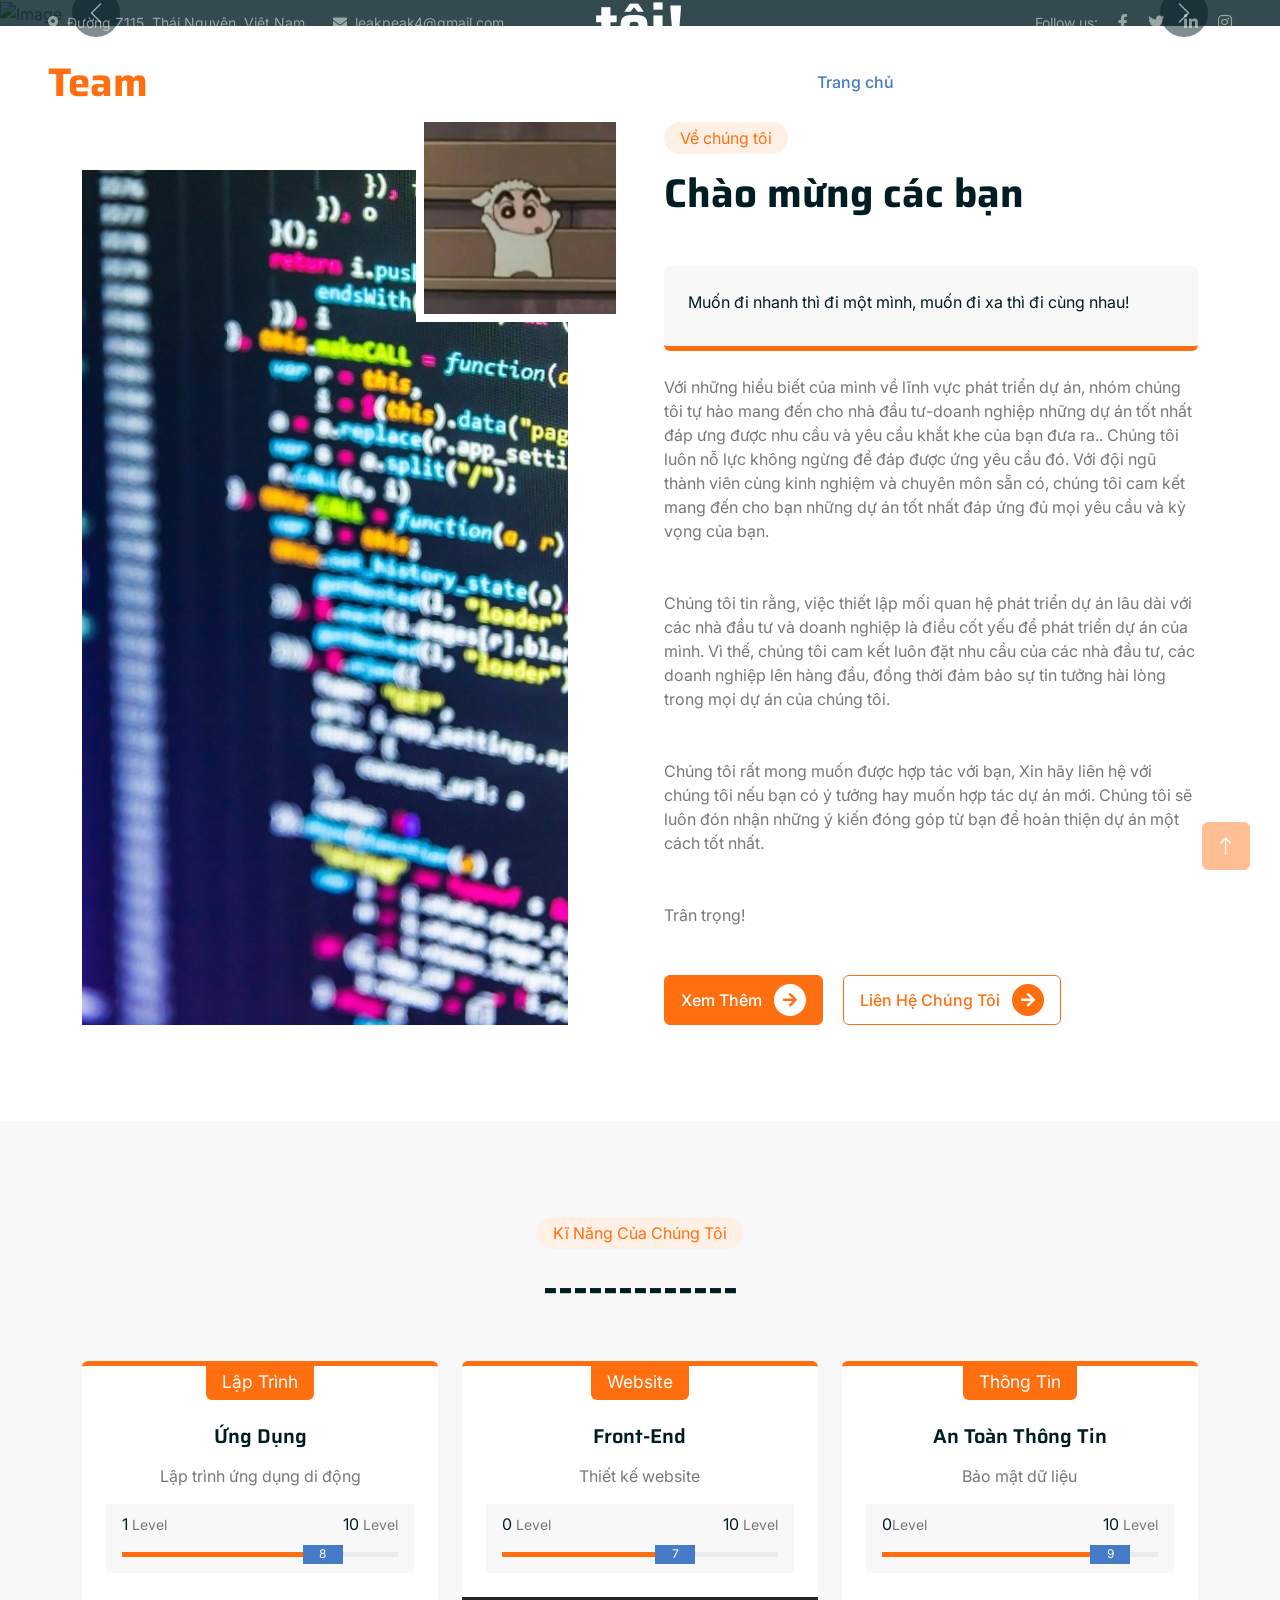
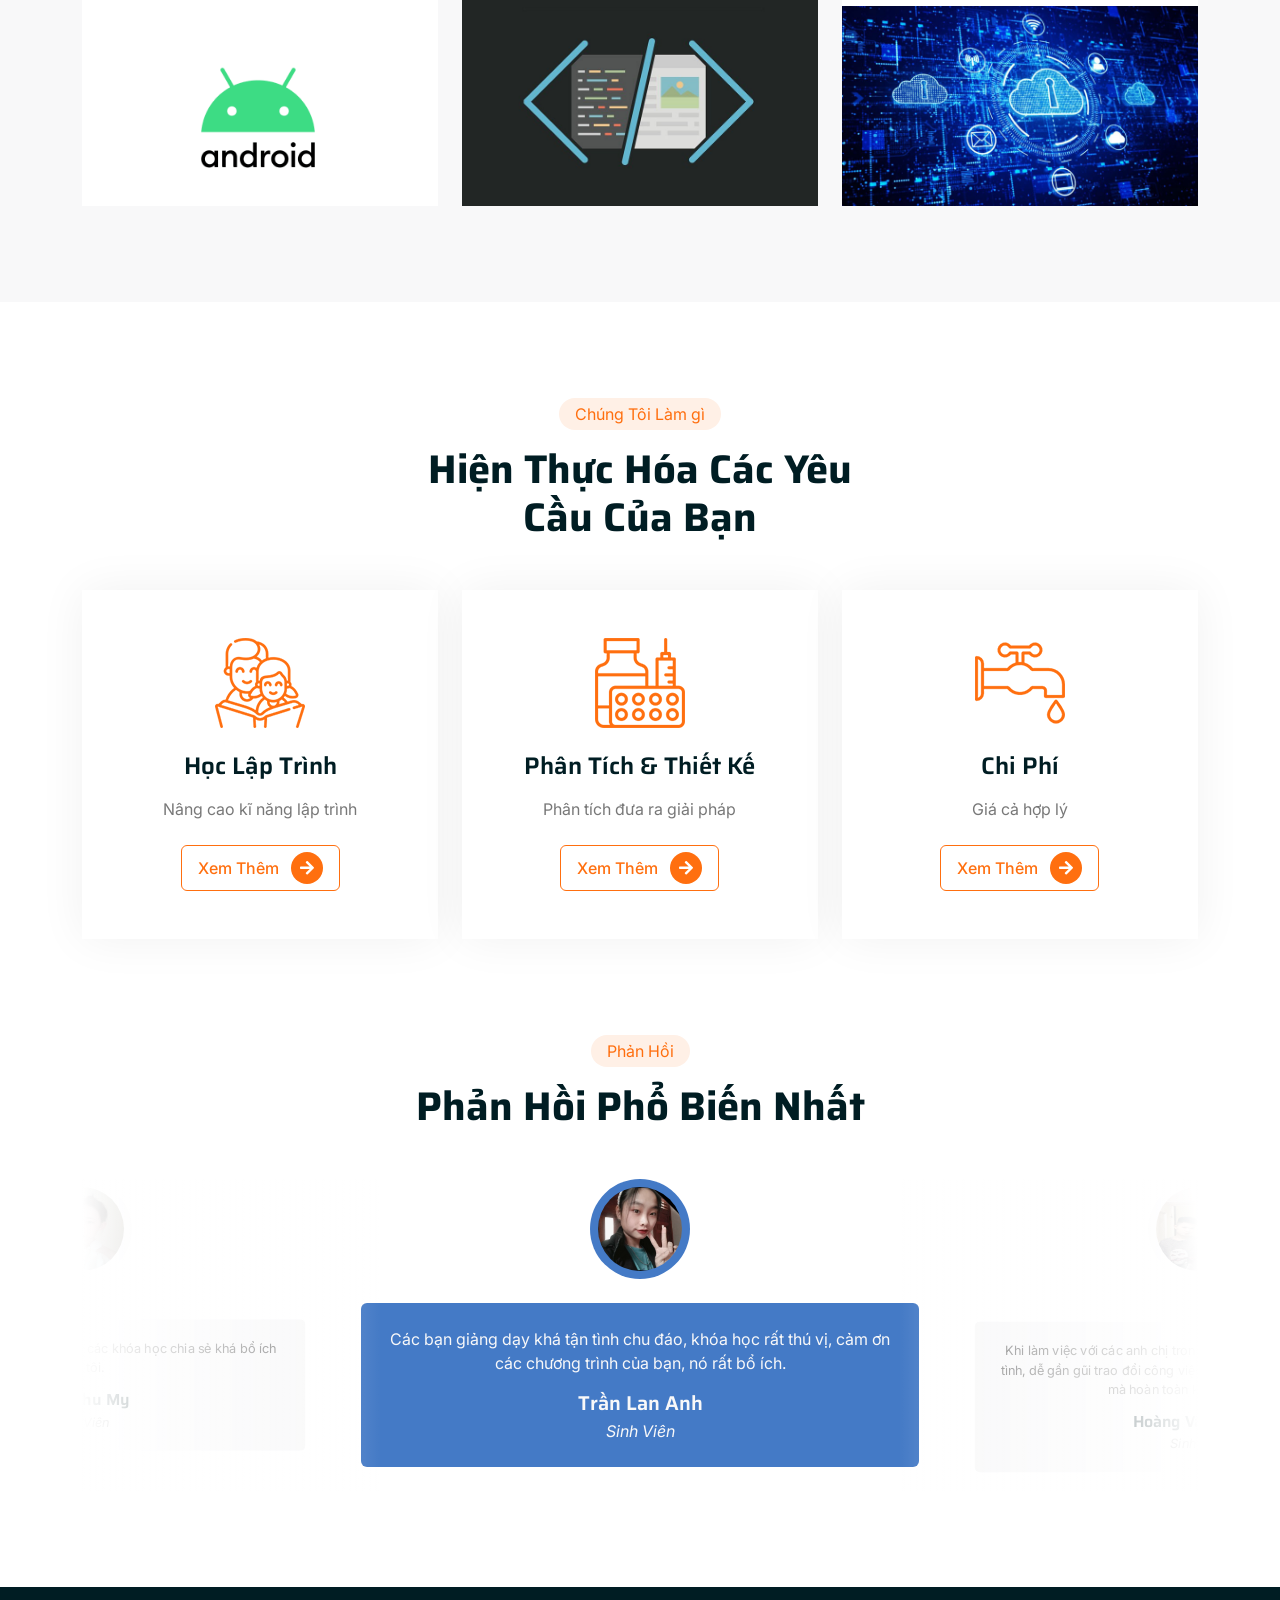
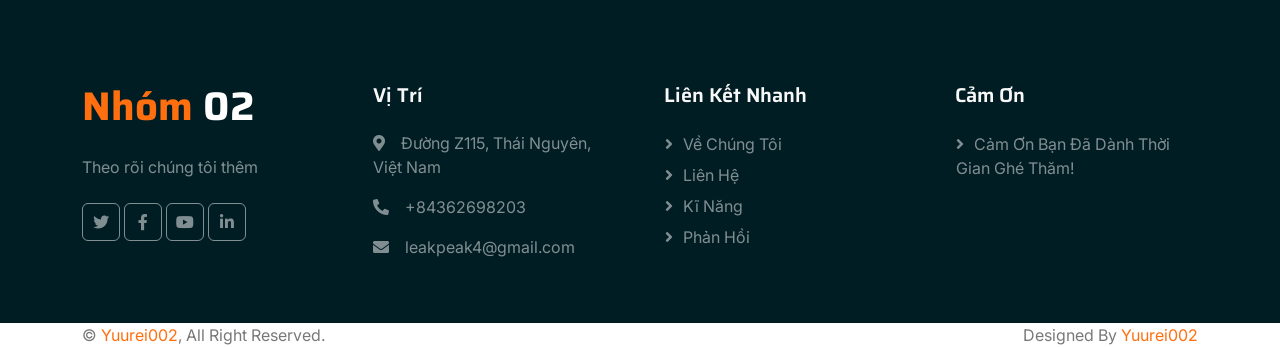
==== commit 96eff4da: "update_2" ====
--- a/index.html
+++ b/index.html
@@ -3,13 +3,13 @@
 
 <head>
     <meta charset="utf-8">
-    <title>Nhóm 2</title>
+    <title>Team Project</title>
     <meta content="width=device-width, initial-scale=1.0" name="viewport">
     <meta content="" name="keywords">
     <meta content="" name="description">
 
     <!-- Favicon -->
-    <link href="img/favicon.ico" rel="icon">
+    <link href="img/icon2.jpg" rel="icon">
 
     <!-- Google Web Fonts -->
     <link rel="preconnect" href="https://fonts.googleapis.com">
@@ -57,7 +57,7 @@
 
         <nav class="navbar navbar-expand-lg navbar-dark py-lg-0 px-lg-5 wow fadeIn" data-wow-delay="0.1s">
             <a href="index.html" class="navbar-brand ms-4 ms-lg-0">
-                <h1 class="fw-bold text-primary m-0">Nhóm <span class="text-white">02</span></h1>
+                <h1 class="fw-bold text-primary m-0">Team<span class="text-white">Project</span></h1>
             </a>
             <button type="button" class="navbar-toggler me-4" data-bs-toggle="collapse" data-bs-target="#navbarCollapse">
                 <span class="navbar-toggler-icon"></span>
@@ -72,7 +72,8 @@
                         <div class="dropdown-menu m-0">
                             <a href="team.html" class="dropdown-item">Đội của chúng tôi</a>
                             <a href="testimonial.html" class="dropdown-item">Phản hồi</a>
-                            <a href="404.html" class="dropdown-item">404 Page</a>
+                            <a href="aboutmore.html" class="dropdown-item">Giới Thiệu</a>
+                            <a href="404.html" class="dropdown-item">404 pages</a>
                         </div>
             </div>
         </nav>
@@ -91,7 +92,7 @@
                             <div class="row justify-content-center">
                                 <div class="col-lg-7 pt-5">
                                     <h1 class="display-4 text-white mb-3 animated slideInDown">Chào mừng bạn đến với trang web của chúng tôi! </h1>
-                                    <p class="fs-5 text-white-50 mb-5 animated slideInDown">Rất vui được chào đón bạn đến với trang web của chúng tôi! Chúng tôi hy vọng rằng trang web này sẽ cung cấp cho bạn những thông tin và trải nghiệm thú vị. Vui lòng dạo quanh trang web của chúng tôi và đừng ngần ngại liên hệ với chúng tôi nếu bạn cần bất kỳ trợ giúp nào. Chân thành cảm ơn bạn đã ghé thăm trang web của chúng tôi! </p>
+                                    <p class="fs-5 text-white-50 mb-5 animated slideInDown">Đây là dự án website for team của chúng tôi với mục đích đem đến cho bạn những giá trị tốt nhất! </p>
                                     <a class="btn btn-primary py-2 px-3 animated slideInDown" href="causes.html">
                                         Xem Thêm
                                         <div class="d-inline-flex btn-sm-square bg-white text-primary rounded-circle ms-2">
@@ -144,14 +145,14 @@
             <div class="row g-5">
                 <div class="col-lg-6 wow fadeInUp" data-wow-delay="0.1s">
                     <div class="position-relative overflow-hidden h-100" style="min-height: 400px;">
-                        <img class="position-absolute w-100 h-100 pt-5 pe-5" src="img/about-1.jpg" alt="" style="object-fit: cover;">
-                        <img class="position-absolute top-0 end-0 bg-white ps-2 pb-2" src="img/about-2.jpg" alt="" style="width: 200px; height: 200px;">
+                        <img class="position-absolute w-100 h-100 pt-5 pe-5" src="img/34_AUIA.jpg" alt="" style="object-fit: cover;">
+                        <img class="position-absolute top-0 end-0 bg-white ps-2 pb-2" src="img/hihi.linces.jpg" alt="" style="width: 200px; height: 200px;">
                     </div>
                 </div>
                 <div class="col-lg-6 wow fadeInUp" data-wow-delay="0.5s">
                     <div class="h-100">
                         <div class="d-inline-block rounded-pill bg-secondary text-primary py-1 px-3 mb-3">Về chúng tôi</div>
-                        <h1 class="display-6 mb-5">Chào mừng các bạn đã đến với trang Web của chúng tôi.</h1>
+                        <h1 class="display-6 mb-5">Chào mừng các bạn </h1>
                         <div class="bg-light border-bottom border-5 border-primary rounded p-4 mb-4">
                             <p class="text-dark mb-2">Muốn đi nhanh thì đi một mình, muốn đi xa thì đi cùng nhau!</p>
                             <span class="text-primary"></span>
@@ -330,7 +331,7 @@
                         <div class="service-item bg-white text-center h-100 p-4 p-xl-5">
                             <img class="img-fluid mb-4" src="img/icon-3.png" alt="">
                             <h4 class="mb-3">Chi Phí</h4>
-                            <p class="mb-4">Chi phí phải chi hợp lý</p>
+                            <p class="mb-4">Giá cả hợp lý</p>
                             <a class="btn btn-outline-primary px-3" href="about.html">
                                 Xem Thêm
                                 <div class="d-inline-flex btn-sm-square bg-primary text-white rounded-circle ms-2">
@@ -350,7 +351,7 @@
         <div class="container">
             <div class="text-center mx-auto mb-5 wow fadeInUp" data-wow-delay="0.1s" style="max-width: 500px;">
                 <div class="d-inline-block rounded-pill bg-secondary text-primary py-1 px-3 mb-3">Phản Hồi</div>
-                <h1 class="display-6 mb-5">Phản Hồi Về Chúng Tôi</h1>
+                <h1 class="display-6 mb-5">Phản Hồi Phổ Biến Nhất</h1>
             </div>
             <div class="owl-carousel testimonial-carousel wow fadeInUp" data-wow-delay="0.1s">
                 <div class="testimonial-item text-center">
--- a/css/style.css
+++ b/css/style.css
@@ -0,0 +1,448 @@
+/********** Template CSS **********/
+:root {
+    --primary: #447ac6;
+    --secondary: #FFF0E6;
+    --light: #F8F8F9;
+    --dark: #001D23;
+}
+
+.back-to-top {
+    position: fixed;
+    display: none;
+    right: 30px;
+    bottom: 30px;
+    z-index: 99;
+}
+
+
+/*** Spinner ***/
+#spinner {
+    opacity: 0;
+    visibility: hidden;
+    transition: opacity .5s ease-out, visibility 0s linear .5s;
+    z-index: 99999;
+}
+
+#spinner.show {
+    transition: opacity .5s ease-out, visibility 0s linear 0s;
+    visibility: visible;
+    opacity: 1;
+}
+
+
+/*** Button ***/
+.btn {
+    font-weight: 500;
+    transition: .5s;
+}
+
+.btn.btn-primary,
+.btn.btn-outline-primary:hover {
+    color: #FFFFFF;
+}
+
+.btn.btn-primary:hover {
+    color: var(--primary);
+    background: transparent;
+}
+
+.btn-square {
+    width: 38px;
+    height: 38px;
+}
+
+.btn-sm-square {
+    width: 32px;
+    height: 32px;
+}
+
+.btn-lg-square {
+    width: 48px;
+    height: 48px;
+}
+
+.btn-square,
+.btn-sm-square,
+.btn-lg-square {
+    padding: 0;
+    display: flex;
+    align-items: center;
+    justify-content: center;
+    font-weight: normal;
+}
+
+
+/*** Navbar ***/
+.fixed-top {
+    transition: .5s;
+}
+
+.top-bar {
+    height: 45px;
+    border-bottom: 1px solid rgba(255, 255, 255, .07);
+}
+
+.navbar .dropdown-toggle::after {
+    border: none;
+    content: "\f107";
+    font-family: "Font Awesome 5 Free";
+    font-weight: 900;
+    vertical-align: middle;
+    margin-left: 8px;
+}
+
+.navbar .navbar-nav .nav-link {
+    margin-right: 30px;
+    padding: 25px 0;
+    color: #FFFFFF;
+    font-weight: 500;
+    outline: none;
+}
+
+.navbar .navbar-nav .nav-link:hover,
+.navbar .navbar-nav .nav-link.active {
+    color: var(--primary);
+}
+
+@media (max-width: 991.98px) {
+    .navbar .navbar-nav {
+        margin-top: 10px;
+        border-top: 1px solid rgba(0, 0, 0, .07);
+        background: var(--dark);
+    }
+
+    .navbar .navbar-nav .nav-link {
+        padding: 10px 0;
+    }
+}
+
+@media (min-width: 992px) {
+    .navbar .nav-item .dropdown-menu {
+        display: block;
+        visibility: hidden;
+        top: 100%;
+        transform: rotateX(-75deg);
+        transform-origin: 0% 0%;
+        transition: .5s;
+        opacity: 0;
+    }
+
+    .navbar .nav-item:hover .dropdown-menu {
+        transform: rotateX(0deg);
+        visibility: visible;
+        transition: .5s;
+        opacity: 1;
+    }
+}
+
+
+/*** Header ***/
+.carousel-caption {
+    top: 0;
+    left: 0;
+    right: 0;
+    bottom: 0;
+    display: flex;
+    align-items: center;
+    justify-content: center;
+    text-align: center;
+    background: rgba(0, 29, 35, .8);
+    z-index: 1;
+}
+
+.carousel-control-prev,
+.carousel-control-next {
+    width: 15%;
+}
+
+.carousel-control-prev-icon,
+.carousel-control-next-icon {
+    width: 3rem;
+    height: 3rem;
+    background-color: var(--dark);
+    border: 12px solid var(--dark);
+    border-radius: 3rem;
+}
+
+@media (max-width: 768px) {
+    #header-carousel .carousel-item {
+        position: relative;
+        min-height: 450px;
+    }
+    
+    #header-carousel .carousel-item img {
+        position: absolute;
+        width: 100%;
+        height: 100%;
+        object-fit: cover;
+    }
+}
+
+.page-header {
+    padding-top: 12rem;
+    padding-bottom: 6rem;
+    background: linear-gradient(rgba(0, 29, 35, .8), rgba(0, 29, 35, .8)), url(../img/carousel-1.jpg) center center no-repeat;
+    background-size: cover;
+}
+
+.page-header .breadcrumb-item+.breadcrumb-item::before {
+    color: #999999;
+}
+
+
+/*** Causes ***/
+.causes-item .progress {
+    height: 5px;
+    border-radius: 0;
+    overflow: visible;
+}
+
+.causes-item .progress .progress-bar {
+    position: relative;
+    overflow: visible;
+    width: 0px;
+    border-radius: 0;
+    transition: 5s;
+}
+
+.causes-item .progress .progress-bar span {
+    position: absolute;
+    top: -7px;
+    right: 0;
+    width: 40px;
+    height: 19px;
+    display: flex;
+    align-items: center;
+    justify-content: center;
+    font-size: 12px;
+    background: var(--primary);
+    color: #FFFFFF;
+}
+
+.causes-item .causes-overlay {
+    position: absolute;
+    width: 100%;
+    height: 0;
+    top: 0;
+    left: 0;
+    display: flex;
+    align-items: center;
+    justify-content: center;
+    background: rgba(0, 0, 0, .5);
+    overflow: hidden;
+    opacity: 0;
+    transition: .5s;
+}
+
+.causes-item:hover .causes-overlay {
+    height: 100%;
+    opacity: 1;
+}
+
+
+/*** Service ***/
+.service-item {
+    box-shadow: 0 0 45px rgba(0, 0, 0, .06);
+}
+
+
+/*** Donate ***/
+.donate {
+    background: rgba(0, 29, 35, .8);
+}
+
+.btn-group .btn-light:hover,
+.btn-group input[type="radio"]:checked+label {
+    color: var(--primary);
+    border-color: var(--primary);
+}
+
+
+/*** Team ***/
+.team-item img {
+    position: relative;
+    top: 0;
+    transition: .5s;
+}
+
+.team-item:hover img {
+    top: -30px;
+}
+
+.team-item .team-text {
+    position: relative;
+    height: 100px;
+    transition: .5s;
+}
+
+.team-item:hover .team-text {
+    margin-top: -60px;
+    height: 160px;
+}
+
+.team-item .team-text .team-social {
+    opacity: 0;
+    transition: .5s;
+}
+
+.team-item:hover .team-text .team-social {
+    opacity: 1;
+}
+
+.team-item .team-social .btn {
+    display: inline-flex;
+    color: var(--primary);
+    background: #FFFFFF;
+    border-radius: 40px;
+}
+
+.team-item .team-social .btn:hover {
+    color: #FFFFFF;
+    background: var(--primary);
+}
+
+
+/*** Testimonial ***/
+.testimonial-carousel::before {
+    position: absolute;
+    content: "";
+    top: 0;
+    left: 0;
+    height: 100%;
+    width: 0;
+    background: linear-gradient(to right, rgba(255, 255, 255, 1) 0%, rgba(255, 255, 255, 0) 100%);
+    z-index: 1;
+}
+
+.testimonial-carousel::after {
+    position: absolute;
+    content: "";
+    top: 0;
+    right: 0;
+    height: 100%;
+    width: 0;
+    background: linear-gradient(to left, rgba(255, 255, 255, 1) 0%, rgba(255, 255, 255, 0) 100%);
+    z-index: 1;
+}
+
+@media (min-width: 768px) {
+    .testimonial-carousel::before,
+    .testimonial-carousel::after {
+        width: 200px;
+    }
+}
+
+@media (min-width: 992px) {
+    .testimonial-carousel::before,
+    .testimonial-carousel::after {
+        width: 300px;
+    }
+}
+
+.testimonial-carousel .owl-item .testimonial-text {
+    background: var(--light);
+    transform: scale(.8);
+    transition: .5s;
+}
+
+.testimonial-carousel .owl-item.center .testimonial-text {
+    background: var(--primary);
+    transform: scale(1);
+}
+
+.testimonial-carousel .owl-item .testimonial-text *,
+.testimonial-carousel .owl-item .testimonial-item img {
+    transition: .5s;
+}
+
+.testimonial-carousel .owl-item.center .testimonial-text * {
+    color: var(--light) !important;
+}
+
+.testimonial-carousel .owl-item.center .testimonial-item img {
+    background: var(--primary) !important;
+} 
+
+.testimonial-carousel .owl-nav {
+    position: absolute;
+    width: 350px;
+    top: 15px;
+    left: 50%;
+    transform: translateX(-50%);
+    display: flex;
+    justify-content: space-between;
+    opacity: 0;
+    transition: .5s;
+    z-index: 1;
+}
+
+.testimonial-carousel:hover .owl-nav {
+    width: 300px;
+    opacity: 1;
+}
+
+.testimonial-carousel .owl-nav .owl-prev,
+.testimonial-carousel .owl-nav .owl-next {
+    position: relative;
+    color: var(--primary);
+    font-size: 45px;
+    transition: .5s;
+}
+
+.testimonial-carousel .owl-nav .owl-prev:hover,
+.testimonial-carousel .owl-nav .owl-next:hover {
+    color: var(--dark);
+}
+
+
+/*** Footer ***/
+
+.footer .btn.btn-link {
+    display: block;
+    margin-bottom: 5px;
+    padding: 0;
+    text-align: left;
+    color: rgba(255,255,255,0.5);
+    font-weight: normal;
+    text-transform: capitalize;
+    transition: .3s;
+}
+
+.footer .btn.btn-link::before {
+    position: relative;
+    content: "\f105";
+    font-family: "Font Awesome 5 Free";
+    font-weight: 900;
+    color: rgba(255,255,255,0.5);
+    margin-right: 10px;
+}
+
+.footer .btn.btn-link:hover {
+    color: var(--light);
+    letter-spacing: 1px;
+    box-shadow: none;
+}
+
+.footer .btn.btn-square {
+    color: rgba(255,255,255,0.5);
+    border: 1px solid rgba(255,255,255,0.5);
+}
+
+.footer .btn.btn-square:hover {
+    color: var(--secondary);
+    border-color: var(--light);
+}
+
+.footer .copyright {
+    padding: 25px 0;
+    font-size: 15px;
+    border-top: 1px solid rgba(256, 256, 256, .1);
+}
+
+.footer .copyright a {
+    color: var(--secondary);
+}
+
+.footer .copyright a:hover {
+    color: var(--primary);
+}
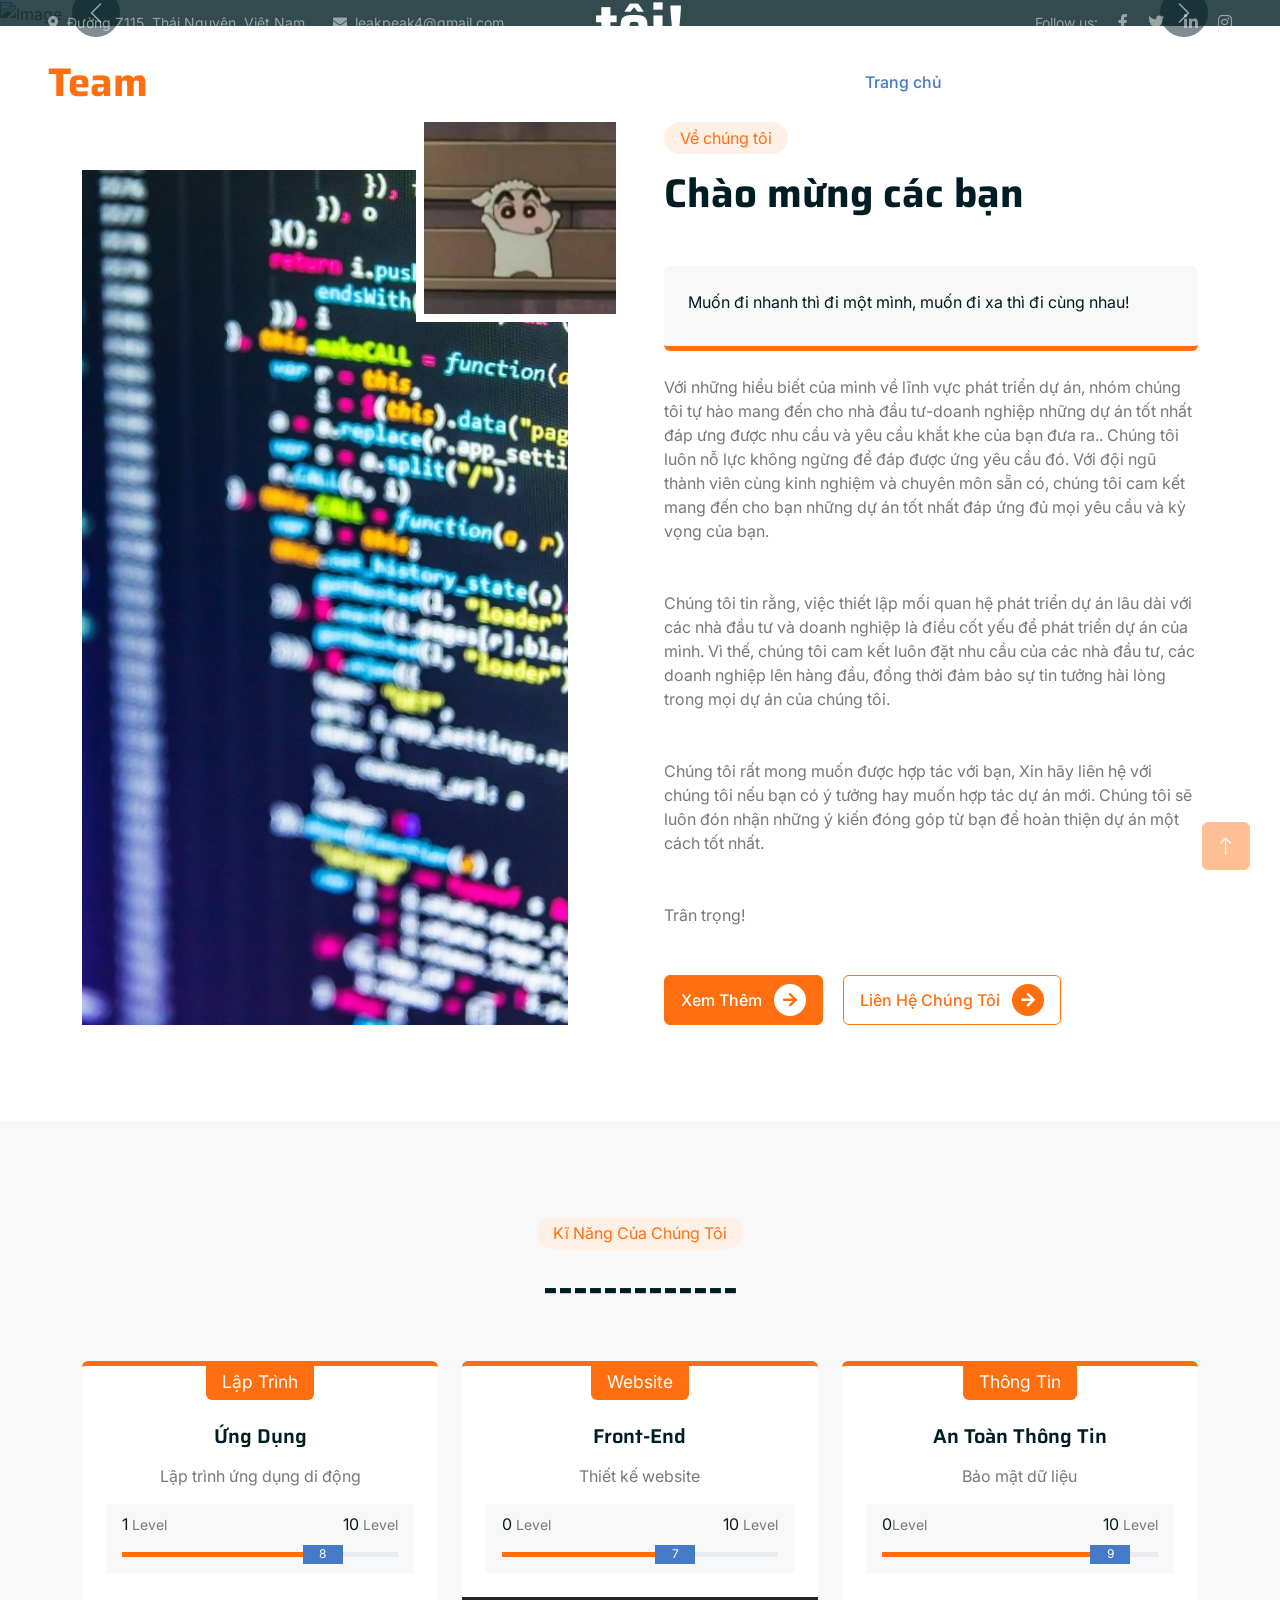
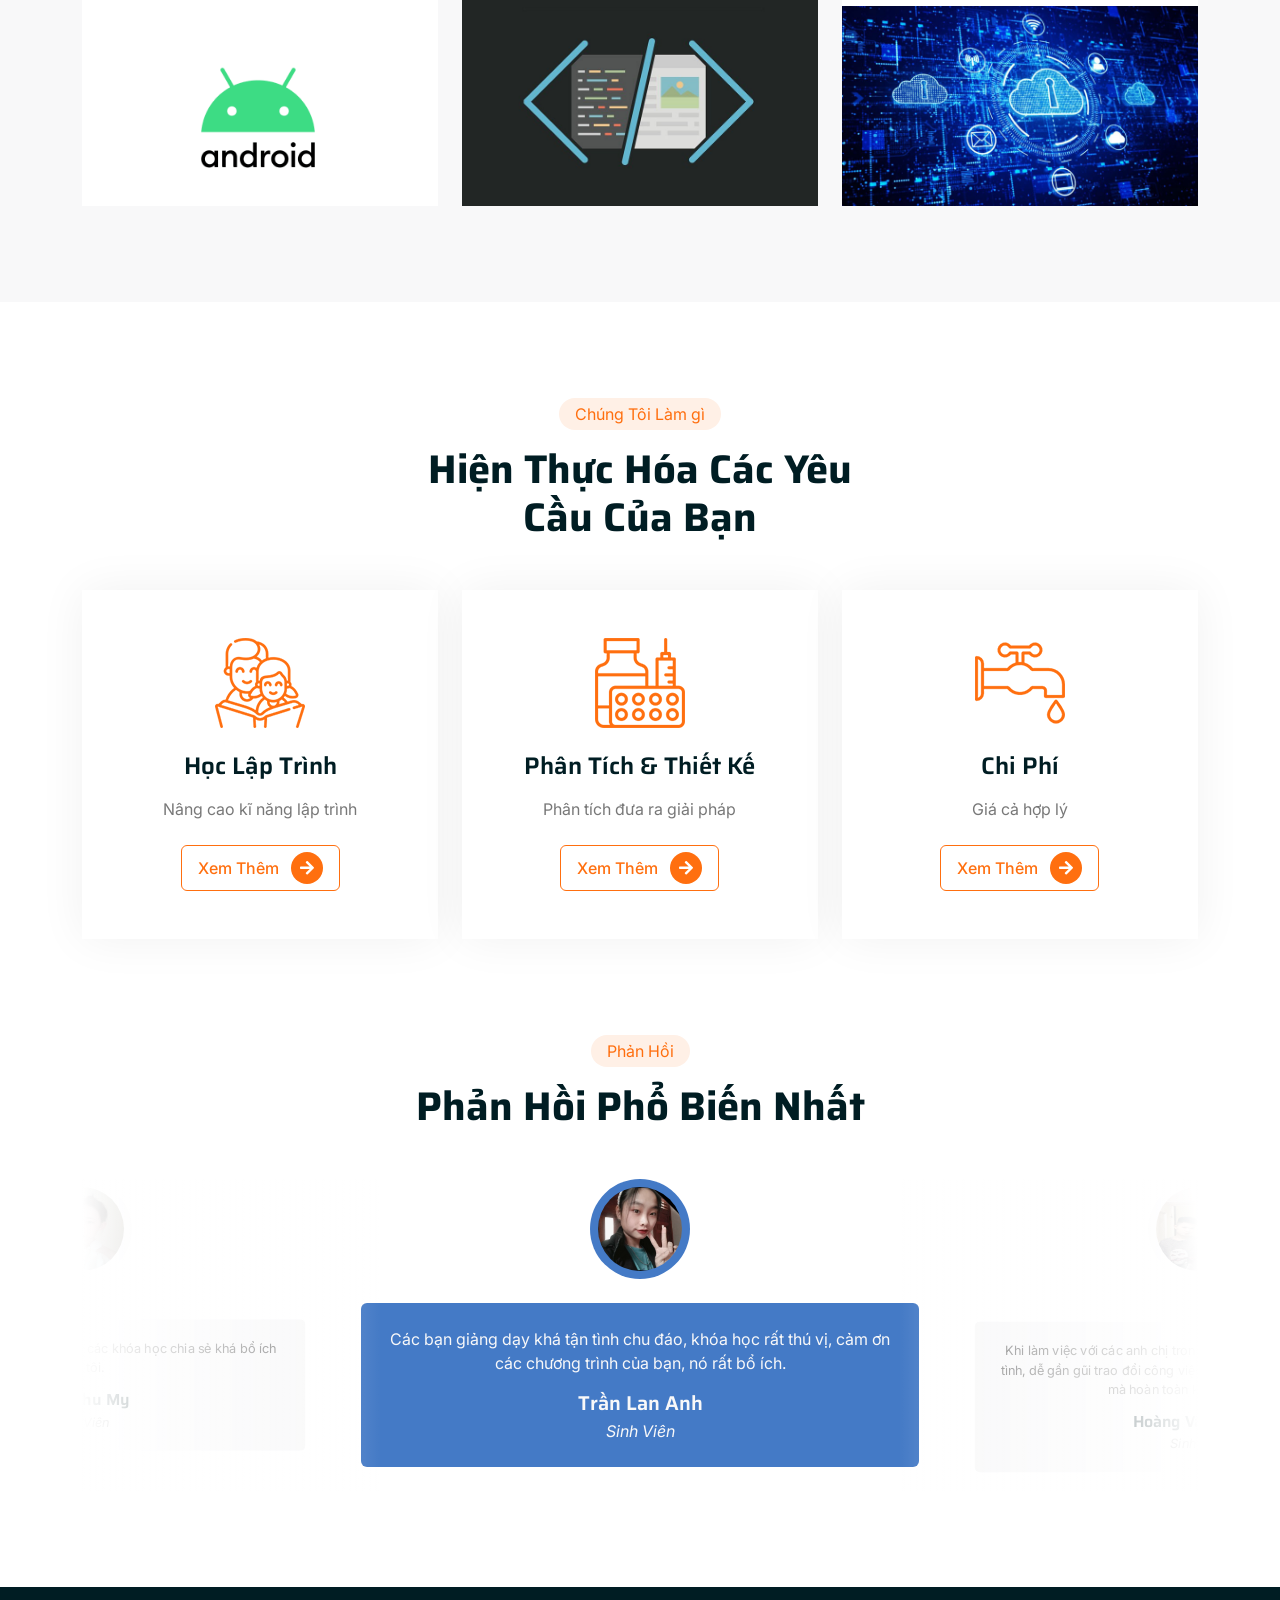
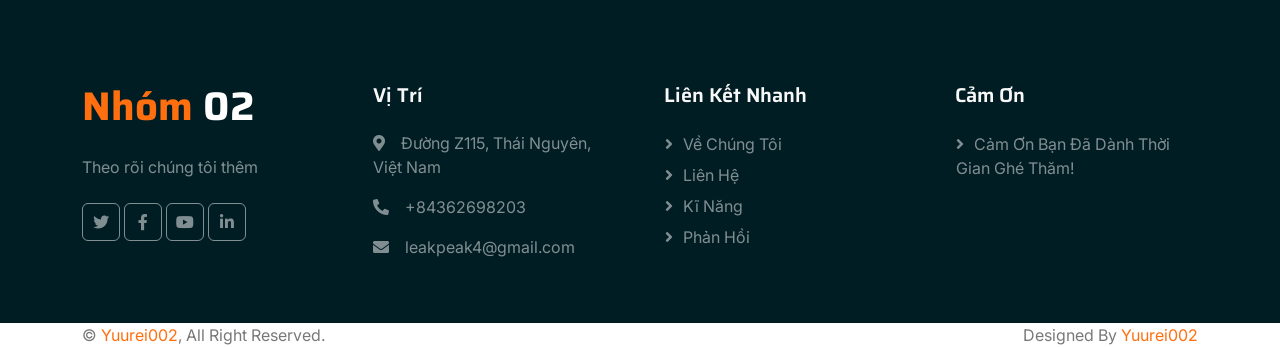
==== commit abf70aeb: "Last_Update" ====
--- a/index.html
+++ b/index.html
@@ -65,14 +65,16 @@
             <div class="collapse navbar-collapse" id="navbarCollapse">
                 <div class="navbar-nav ms-auto p-4 p-lg-0">
                     <a href="index.html" class="nav-item nav-link active">Trang chủ</a>
-                    <a href="about.html" class="nav-item nav-link">Về chúng tôi</a>
+                    <a href="about.html" class="nav-item nav-link">Dự Án</a>
                     <a href="causes.html" class="nav-item nav-link">Kĩ Năng</a>
+                 
                     <div class="nav-item dropdown">
                         <a href="#" class="nav-link dropdown-toggle" data-bs-toggle="dropdown">Trang</a>
                         <div class="dropdown-menu m-0">
                             <a href="team.html" class="dropdown-item">Đội của chúng tôi</a>
                             <a href="testimonial.html" class="dropdown-item">Phản hồi</a>
                             <a href="aboutmore.html" class="dropdown-item">Giới Thiệu</a>
+                            <a href="Fish.html" class="dropdown-item">Bắn Cá</a>
                             <a href="404.html" class="dropdown-item">404 pages</a>
                         </div>
             </div>
@@ -212,7 +214,7 @@
                         <div class="position-relative mt-auto">
                             <img class="img-fluid" src="img/andr_im.png" alt="">
                             <div class="causes-overlay">
-                                <a class="btn btn-outline-primary" href="">
+                                <a class="btn btn-outline-primary" href="skillmoreA.html">
                                     Đọc Thêm
                                     <div class="d-inline-flex btn-sm-square bg-primary text-white rounded-circle ms-2">
                                         <i class="fa fa-arrow-right"></i>
@@ -245,7 +247,7 @@
                         <div class="position-relative mt-auto">
                             <img class="img-fluid" src="img/xu-huong-front-end-dev.jpg" alt="">
                             <div class="causes-overlay">
-                                <a class="btn btn-outline-primary" href="">
+                                <a class="btn btn-outline-primary" href="skillmoreD.html">
                                     Xem Thêm
                                     <div class="d-inline-flex btn-sm-square bg-primary text-white rounded-circle ms-2">
                                         <i class="fa fa-arrow-right"></i>
@@ -278,7 +280,7 @@
                         <div class="position-relative mt-auto">
                             <img class="img-fluid" src="img/nganh-an-toan-thong-tin-usth-tuyen-sinh_1.jpg" alt="">
                             <div class="causes-overlay">
-                                <a class="btn btn-outline-primary" href="">
+                                <a class="btn btn-outline-primary" href="skillmoreB.html">
                                     Xem Thêm 
                                     <div class="d-inline-flex btn-sm-square bg-primary text-white rounded-circle ms-2">
                                         <i class="fa fa-arrow-right"></i>
@@ -292,6 +294,7 @@
         </div>
     </div>
     <!-- Causes End -->
+    
 
         <!-- Service Start -->
         <div class="container-xxl py-5">
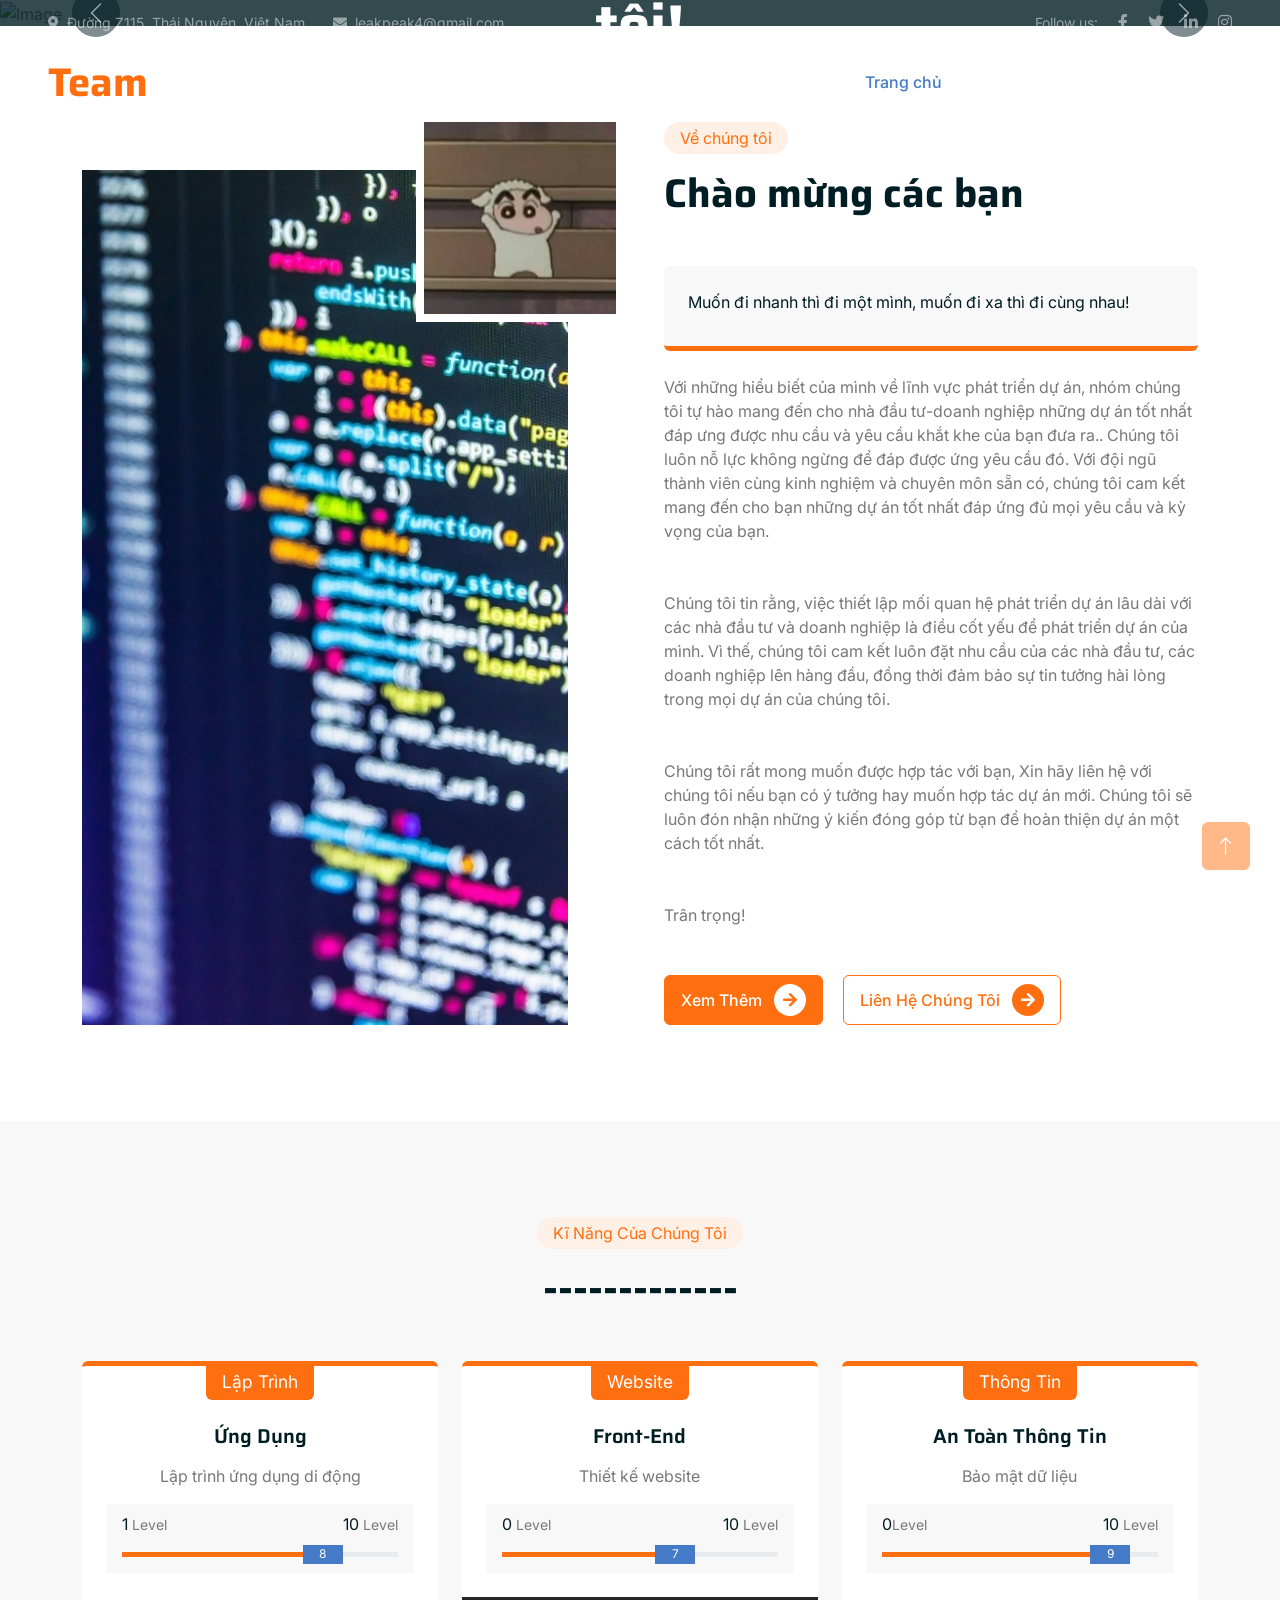
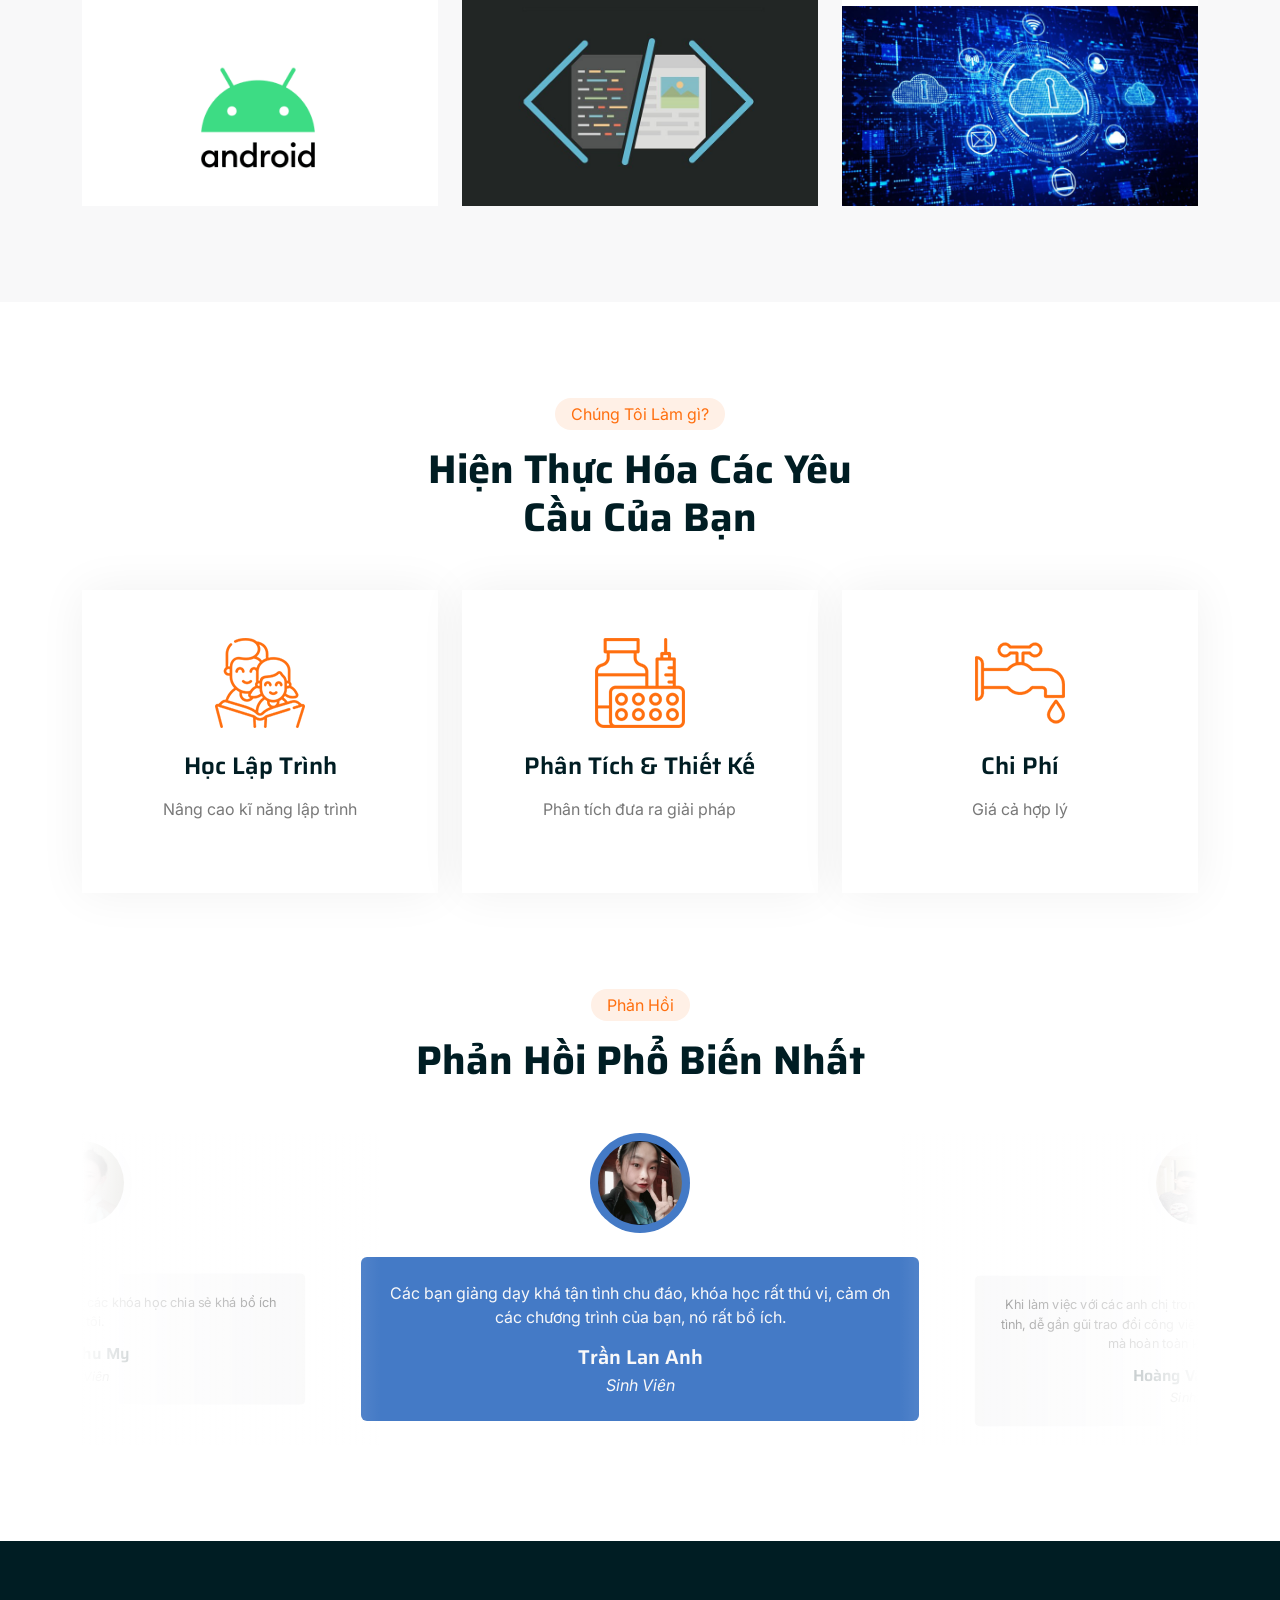
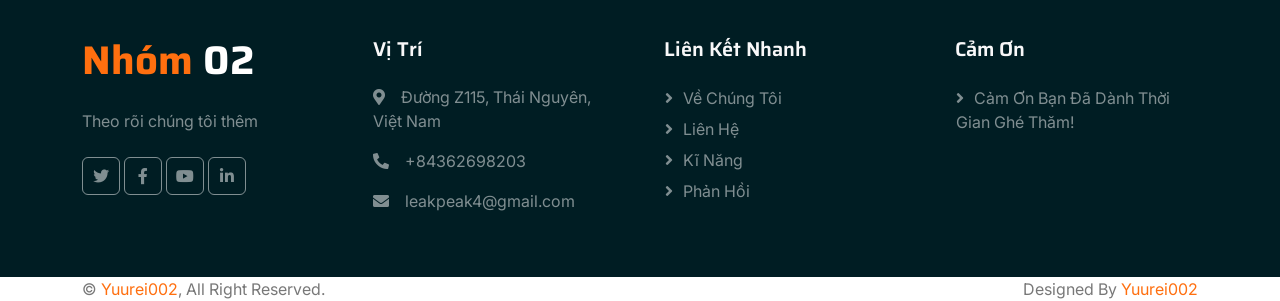
==== commit 5f11bc7d: "lastupdate" ====
--- a/index.html
+++ b/index.html
@@ -37,7 +37,6 @@
         <div class="spinner-grow text-primary" role="status"></div>
     </div>
     <!-- Spinner End -->
-
 
     <!-- Navbar Start -->
     <div class="container-fluid fixed-top px-0 wow fadeIn" data-wow-delay="0.1s">
@@ -75,7 +74,9 @@
                             <a href="testimonial.html" class="dropdown-item">Phản hồi</a>
                             <a href="aboutmore.html" class="dropdown-item">Giới Thiệu</a>
                             <a href="Fish.html" class="dropdown-item">Bắn Cá</a>
+                            <a href="caculate.html" class="dropdown-item">Máy Tính</a>
                             <a href="404.html" class="dropdown-item">404 pages</a>
+                            
                         </div>
             </div>
         </nav>
@@ -300,7 +301,7 @@
         <div class="container-xxl py-5">
             <div class="container">
                 <div class="text-center mx-auto mb-5 wow fadeInUp" data-wow-delay="0.1s" style="max-width: 500px;">
-                    <div class="d-inline-block rounded-pill bg-secondary text-primary py-1 px-3 mb-3">Chúng Tôi Làm gì </div>
+                    <div class="d-inline-block rounded-pill bg-secondary text-primary py-1 px-3 mb-3">Chúng Tôi Làm gì? </div>
                     <h1 class="display-6 mb-5">Hiện Thực Hóa Các Yêu Cầu Của Bạn</h1>
                 </div>
                 <div class="row g-4 justify-content-center">
@@ -309,12 +310,7 @@
                             <img class="img-fluid mb-4" src="img/icon-1.png" alt="">
                             <h4 class="mb-3">Học Lập Trình</h4>
                             <p class="mb-4">Nâng cao kĩ năng lập trình</p>
-                            <a class="btn btn-outline-primary px-3" href="about.html">
-                                Xem Thêm
-                                <div class="d-inline-flex btn-sm-square bg-primary text-white rounded-circle ms-2">
-                                    <i class="fa fa-arrow-right"></i>
-                                </div>
-                            </a>
+                           
                         </div>
                     </div>
                     <div class="col-lg-4 col-md-6 wow fadeInUp" data-wow-delay="0.3s">
@@ -322,12 +318,7 @@
                             <img class="img-fluid mb-4" src="img/icon-2.png" alt="">
                             <h4 class="mb-3">Phân Tích & Thiết Kế</h4>
                             <p class="mb-4">Phân tích đưa ra giải pháp </p>
-                            <a class="btn btn-outline-primary px-3" href="about.html">
-                                Xem Thêm
-                                <div class="d-inline-flex btn-sm-square bg-primary text-white rounded-circle ms-2">
-                                    <i class="fa fa-arrow-right"></i>
-                                </div>
-                            </a>
+                            
                         </div>
                     </div>
                     <div class="col-lg-4 col-md-6 wow fadeInUp" data-wow-delay="0.5s">
@@ -335,12 +326,7 @@
                             <img class="img-fluid mb-4" src="img/icon-3.png" alt="">
                             <h4 class="mb-3">Chi Phí</h4>
                             <p class="mb-4">Giá cả hợp lý</p>
-                            <a class="btn btn-outline-primary px-3" href="about.html">
-                                Xem Thêm
-                                <div class="d-inline-flex btn-sm-square bg-primary text-white rounded-circle ms-2">
-                                    <i class="fa fa-arrow-right"></i>
-                                </div>
-                            </a>
+                            
                         </div>
                     </div>
                 </div>
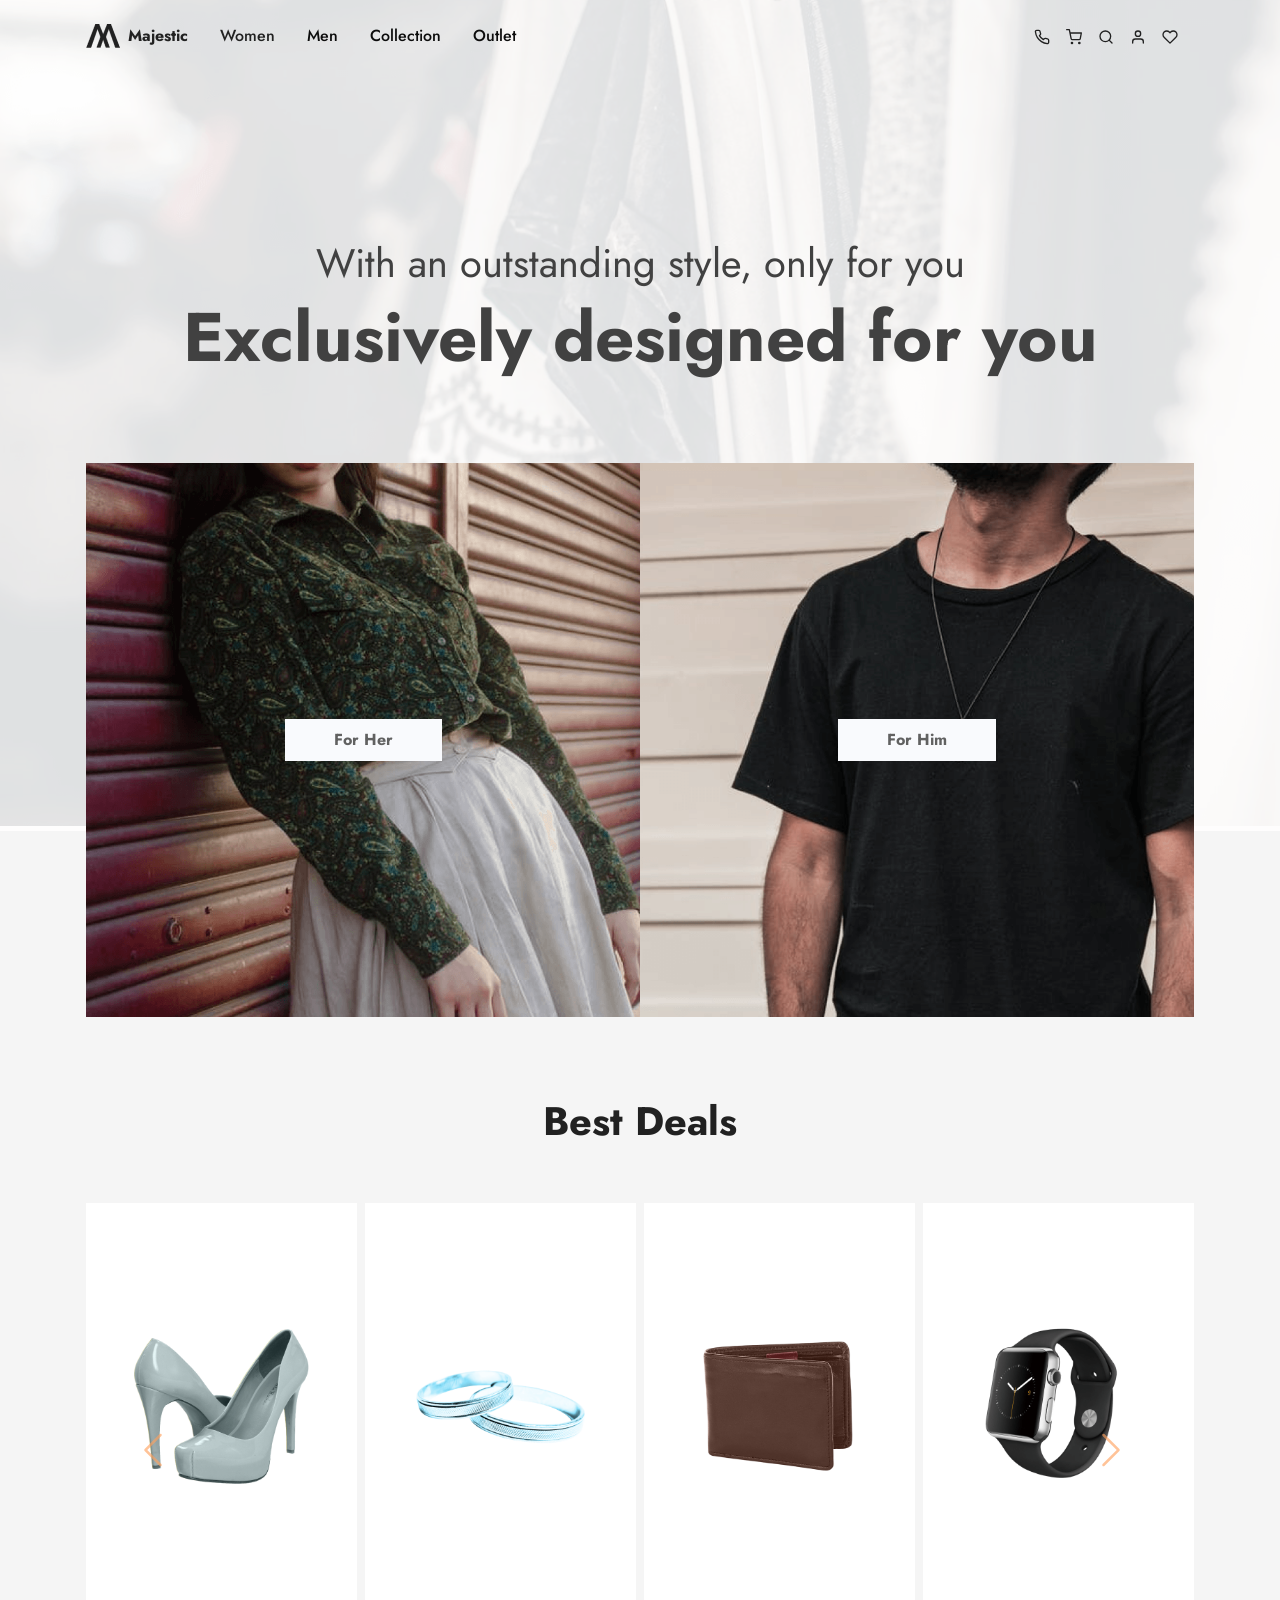
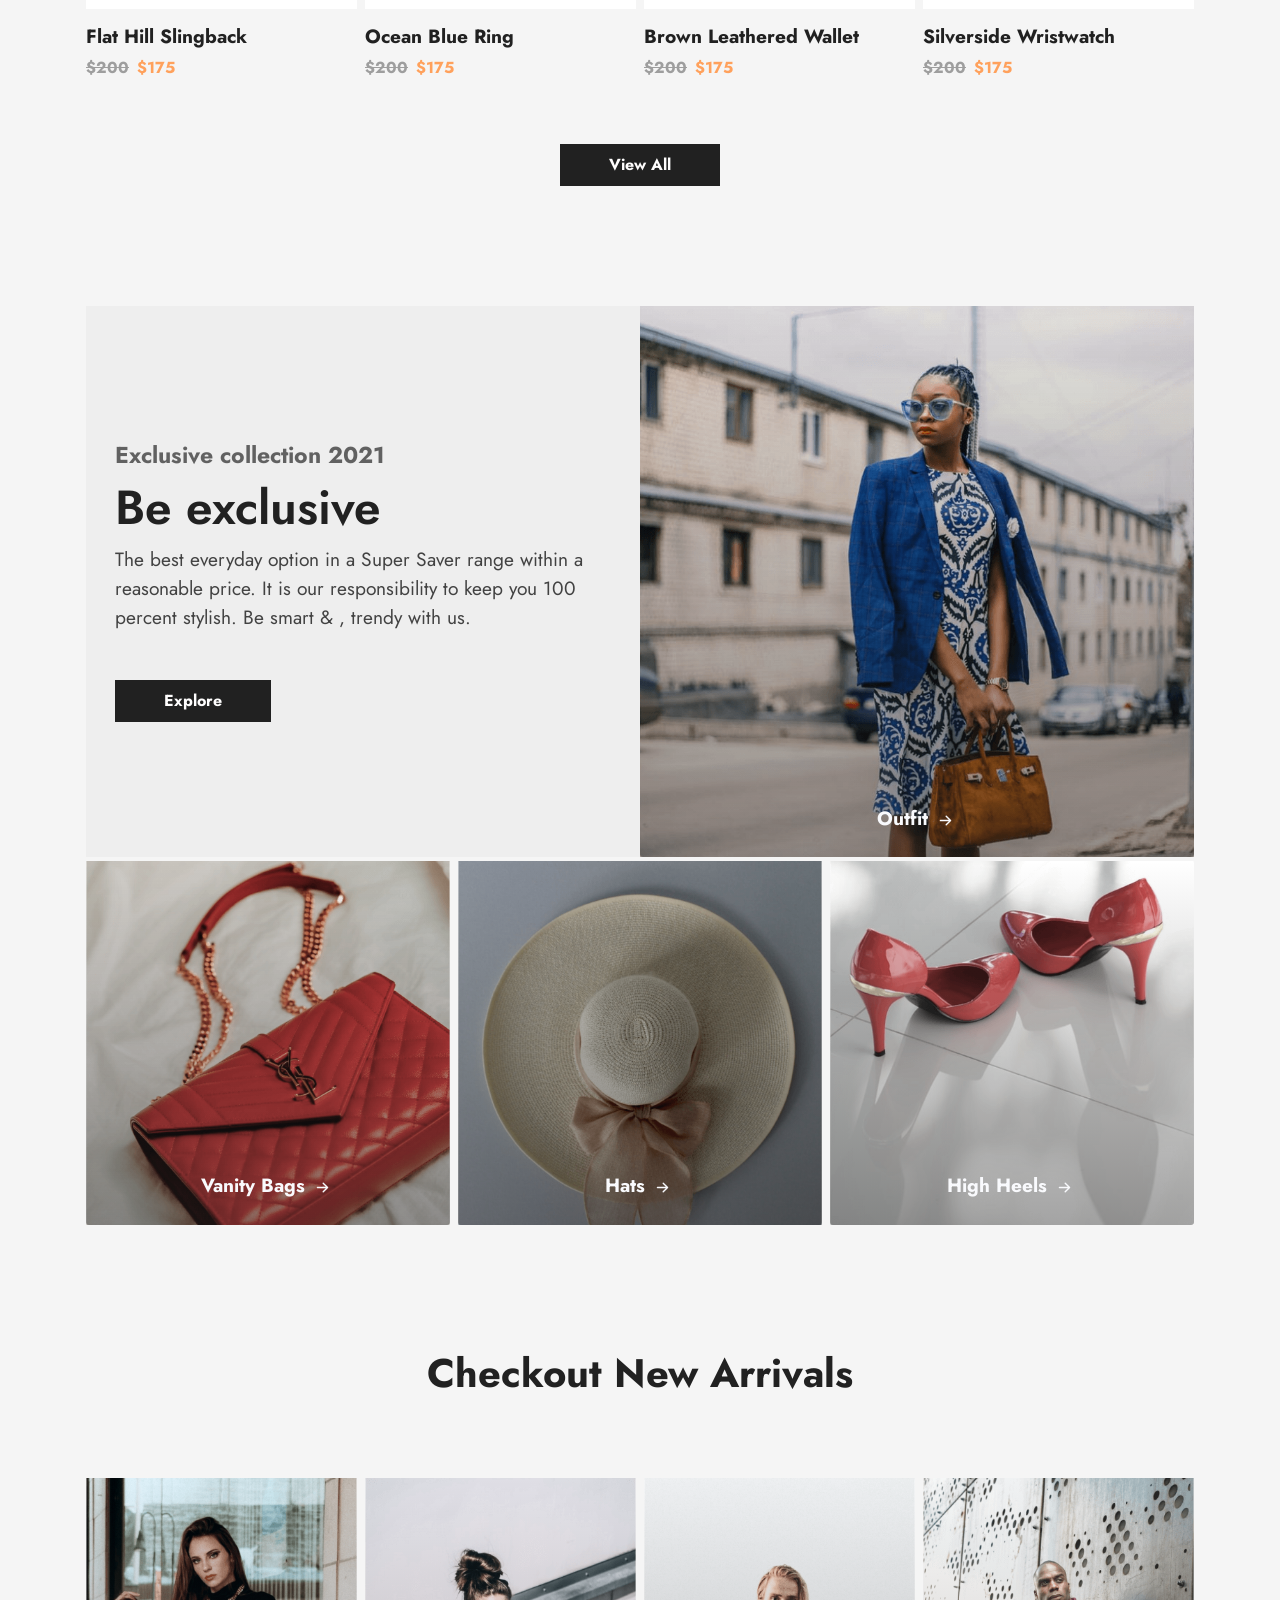
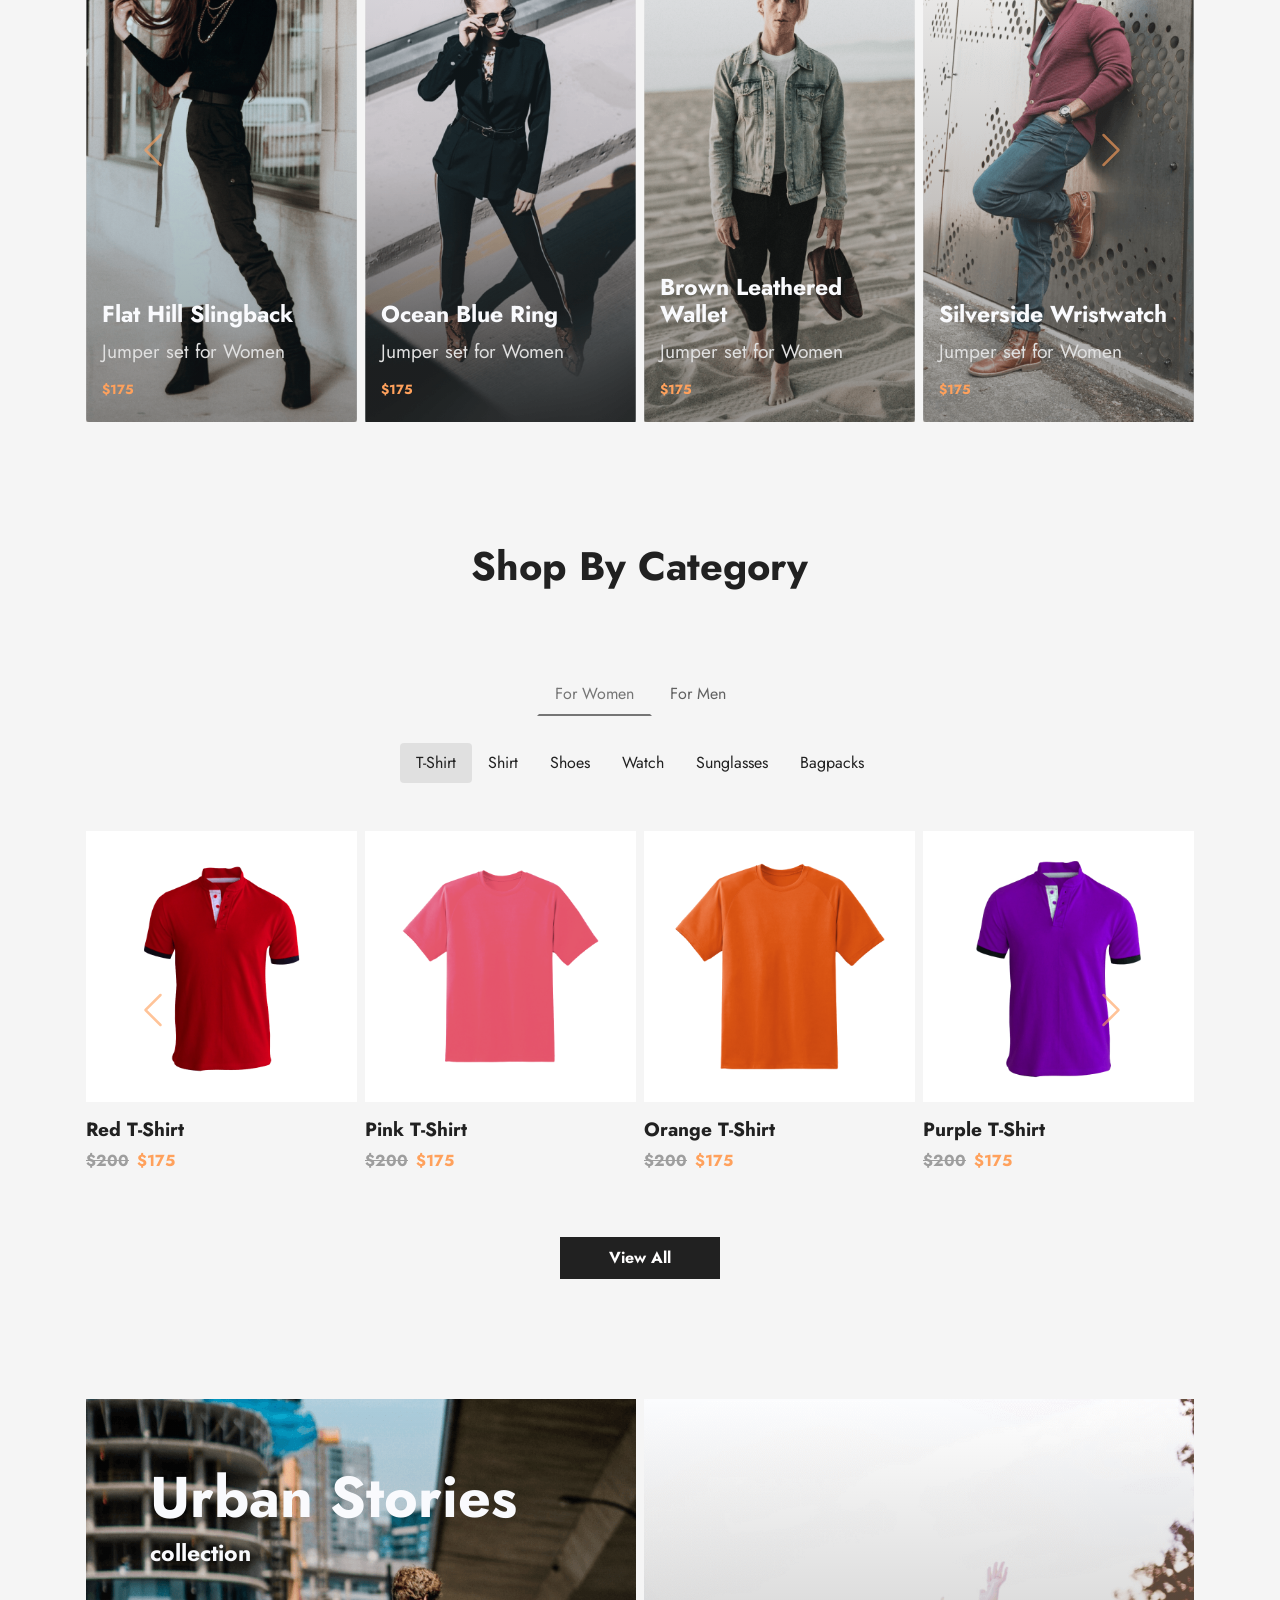
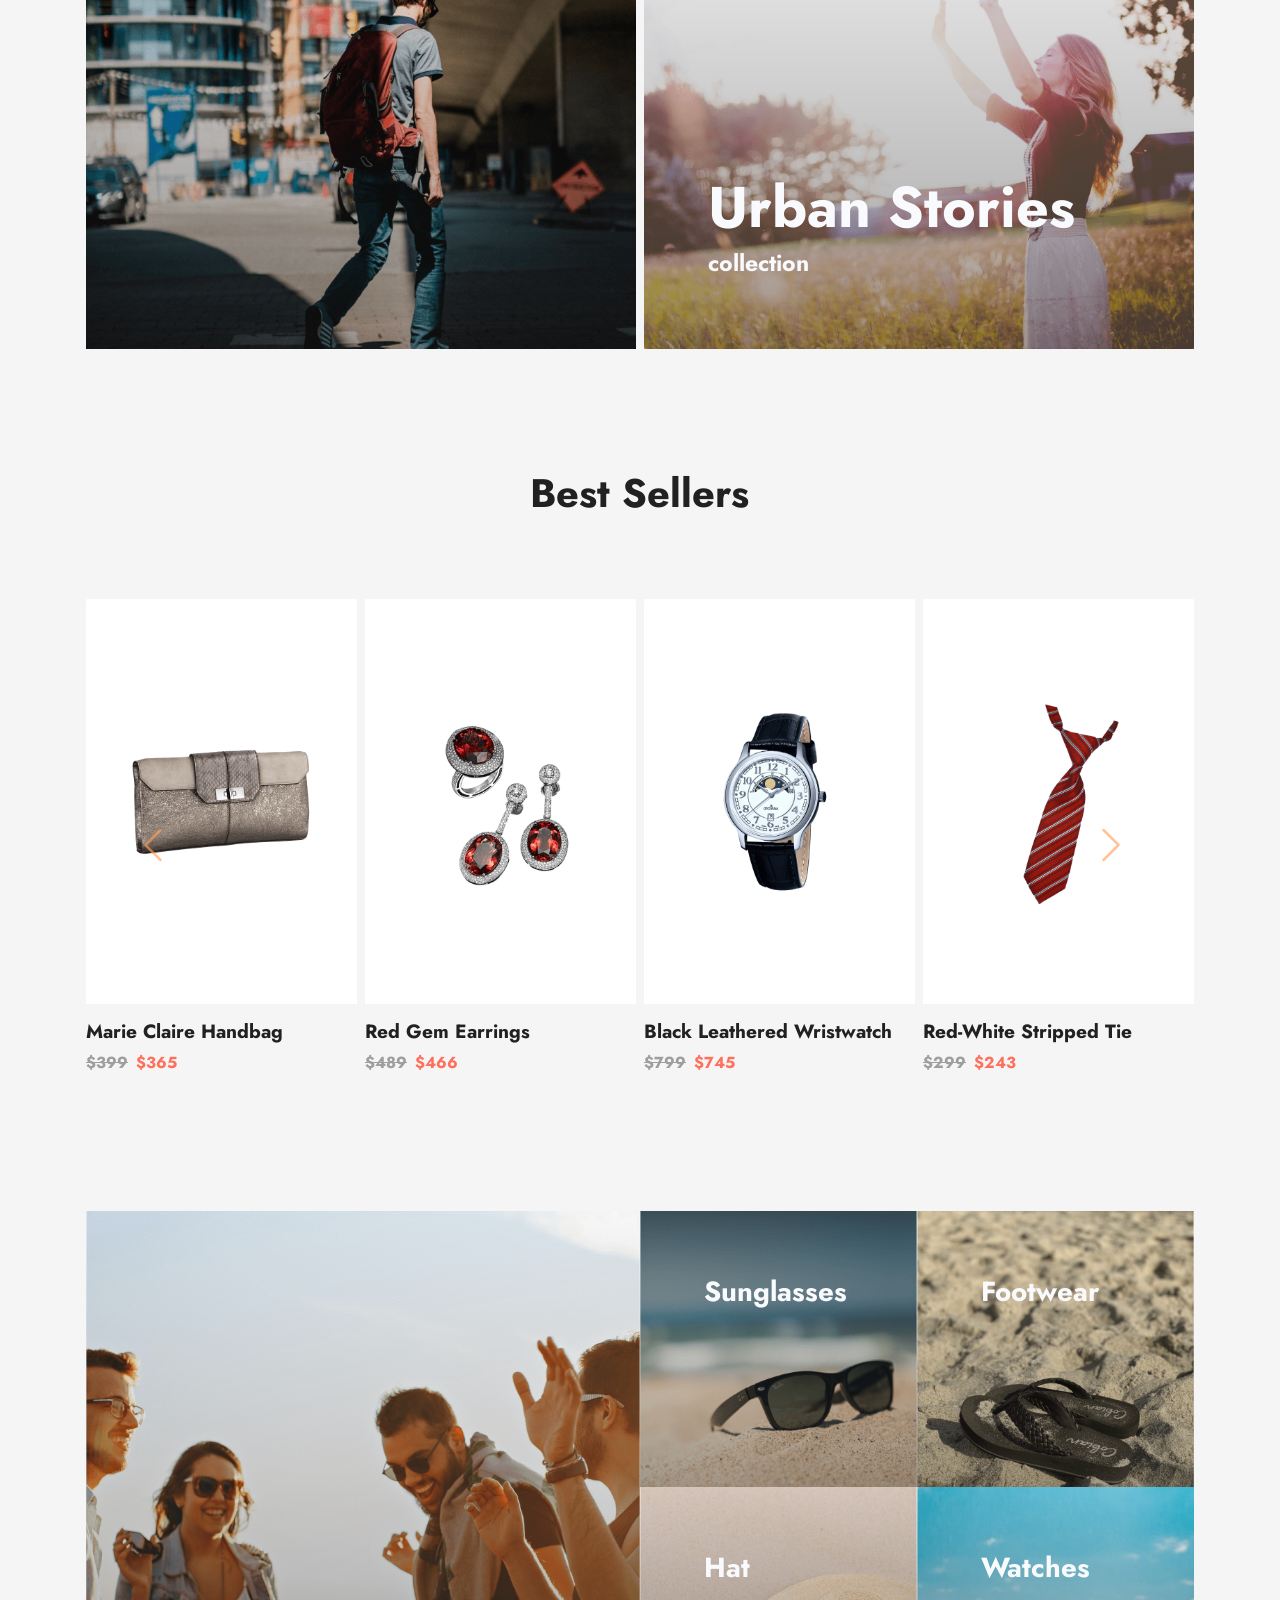
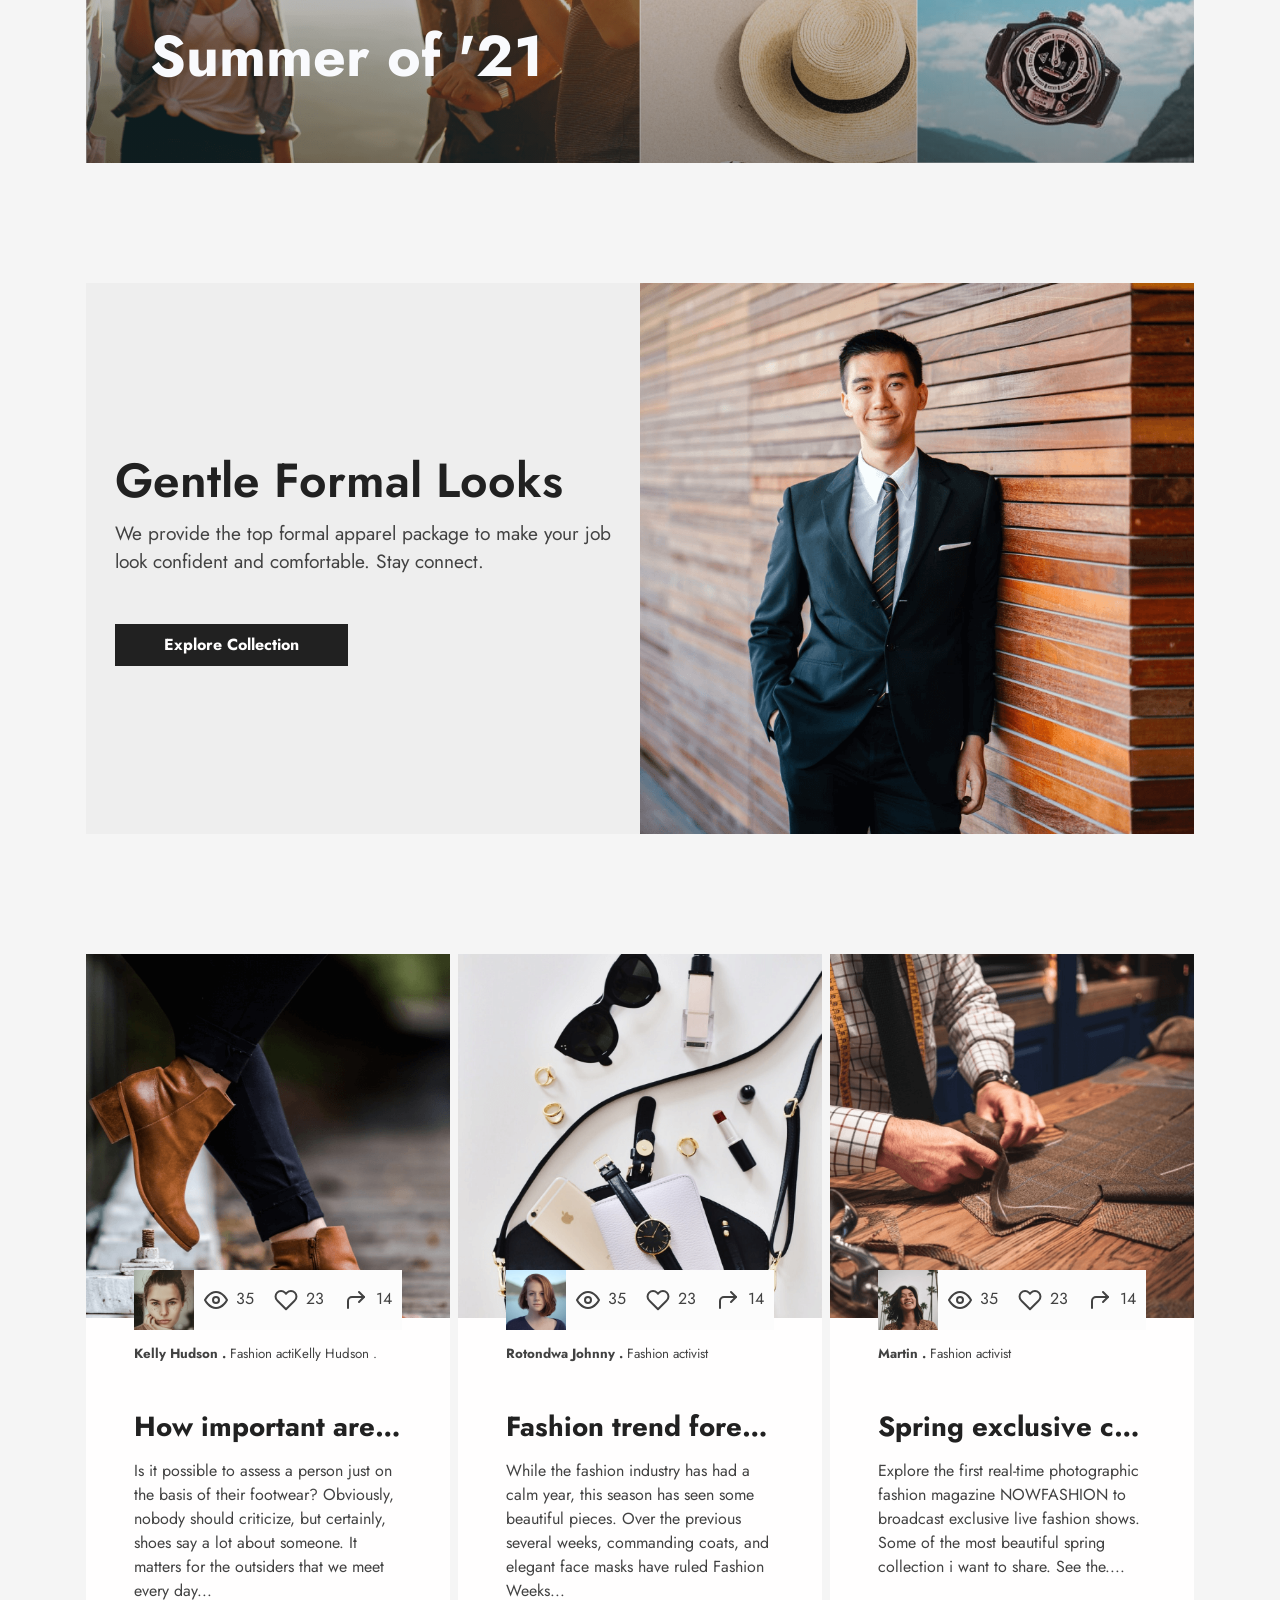
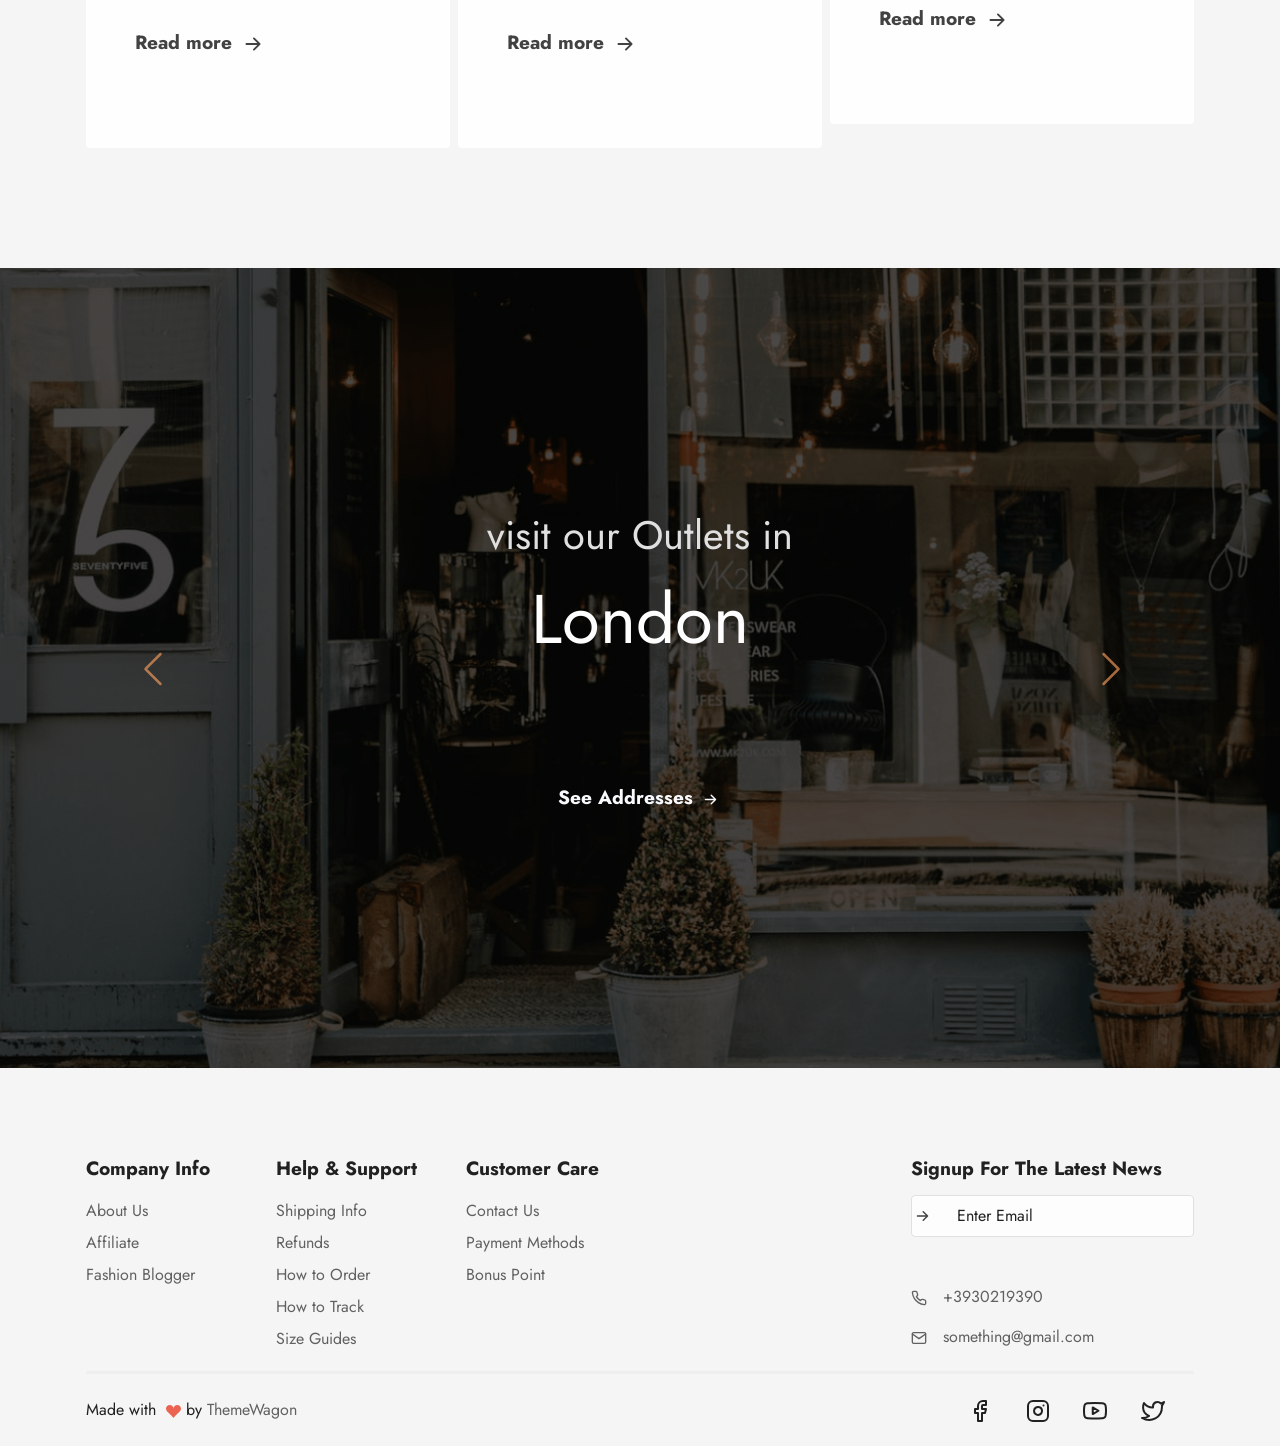
==== commit 30871a93: "update_001" ====
--- a/index.html
+++ b/index.html
@@ -1,454 +1,3206 @@
 <!DOCTYPE html>
-<html lang="en">
-
-<head>
+<html lang="en-US" dir="ltr">
+
+  <head>
     <meta charset="utf-8">
-    <title>Team Project</title>
-    <meta content="width=device-width, initial-scale=1.0" name="viewport">
-    <meta content="" name="keywords">
-    <meta content="" name="description">
-
-    <!-- Favicon -->
-    <link href="img/icon2.jpg" rel="icon">
-
-    <!-- Google Web Fonts -->
-    <link rel="preconnect" href="https://fonts.googleapis.com">
-    <link rel="preconnect" href="https://fonts.gstatic.com" crossorigin>
-    <link href="https://fonts.googleapis.com/css2?family=Inter:wght@400;500;600&family=Saira:wght@500;600;700&display=swap" rel="stylesheet"> 
-
-    <!-- Icon Font Stylesheet -->
-    <link href="https://cdnjs.cloudflare.com/ajax/libs/font-awesome/5.10.0/css/all.min.css" rel="stylesheet">
-    <link href="https://cdn.jsdelivr.net/npm/bootstrap-icons@1.4.1/font/bootstrap-icons.css" rel="stylesheet">
-
-    <!-- Libraries Stylesheet -->
-    <link href="lib/animate/animate.min.css" rel="stylesheet">
-    <link href="lib/owlcarousel/assets/owl.carousel.min.css" rel="stylesheet">
-
-    <!-- Customized Bootstrap Stylesheet -->
-    <link href="css/bootstrap.min.css" rel="stylesheet">
-
-    <!-- Template Stylesheet -->
-    <link href="css/style.css" rel="stylesheet">
-</head>
-
-<body>
-    <!-- Spinner Start -->
-    <div id="spinner" class="show bg-white position-fixed translate-middle w-100 vh-100 top-50 start-50 d-flex align-items-center justify-content-center">
-        <div class="spinner-grow text-primary" role="status"></div>
-    </div>
-    <!-- Spinner End -->
-
-    <!-- Navbar Start -->
-    <div class="container-fluid fixed-top px-0 wow fadeIn" data-wow-delay="0.1s">
-        <div class="top-bar text-white-50 row gx-0 align-items-center d-none d-lg-flex">
-            <div class="col-lg-6 px-5 text-start">
-                <small><i class="fa fa-map-marker-alt me-2"></i>Đường Z115, Thái Nguyên, Việt Nam</small>
-                <small class="ms-4"><i class="fa fa-envelope me-2"></i>leakpeak4@gmail.com</small>
+    <meta http-equiv="X-UA-Compatible" content="IE=edge">
+    <meta name="viewport" content="width=device-width, initial-scale=1">
+
+
+    <!-- ===============================================-->
+    <!--    Document Title-->
+    <!-- ===============================================-->
+    <title>majestic | Landing, Ecommerce &amp; Business Templatee</title>
+
+
+    <!-- ===============================================-->
+    <!--    Favicons-->
+    <!-- ===============================================-->
+    <link rel="apple-touch-icon" sizes="180x180" href="assets/img/favicons/apple-touch-icon.png">
+    <link rel="icon" type="image/png" sizes="32x32" href="assets/img/favicons/favicon-32x32.png">
+    <link rel="icon" type="image/png" sizes="16x16" href="assets/img/favicons/favicon-16x16.png">
+    <link rel="shortcut icon" type="image/x-icon" href="assets/img/favicons/favicon.ico">
+    <link rel="manifest" href="assets/img/favicons/manifest.json">
+    <meta name="msapplication-TileImage" content="assets/img/favicons/mstile-150x150.png">
+    <meta name="theme-color" content="#ffffff">
+
+
+    <!-- ===============================================-->
+    <!--    Stylesheets-->
+    <!-- ===============================================-->
+    <link href="assets/css/theme.css" rel="stylesheet" />
+
+  </head>
+
+
+  <body>
+
+    <!-- ===============================================-->
+    <!--    Main Content-->
+    <!-- ===============================================-->
+    <main class="main" id="top">
+      <nav class="navbar navbar-expand-lg navbar-light fixed-top py-3 d-block" data-navbar-on-scroll="data-navbar-on-scroll">
+        <div class="container"><a class="navbar-brand d-inline-flex" href="index.html"><img class="d-inline-block" src="assets/img/gallery/logo.png" alt="logo" /><span class="text-1000 fs-0 fw-bold ms-2">Majestic</span></a>
+          <button class="navbar-toggler collapsed" type="button" data-bs-toggle="collapse" data-bs-target="#navbarSupportedContent" aria-controls="navbarSupportedContent" aria-expanded="false" aria-label="Toggle navigation"><span class="navbar-toggler-icon"></span></button>
+          <div class="collapse navbar-collapse border-top border-lg-0 mt-4 mt-lg-0" id="navbarSupportedContent">
+            <ul class="navbar-nav me-auto mb-2 mb-lg-0">
+              <li class="nav-item px-2"><a class="nav-link fw-medium active" aria-current="page" href="#categoryWomen">Women</a></li>
+              <li class="nav-item px-2"><a class="nav-link fw-medium" href="#header">Men</a></li>
+              <li class="nav-item px-2"><a class="nav-link fw-medium" href="#collection">Collection</a></li>
+              <li class="nav-item px-2"><a class="nav-link fw-medium" href="#outlet">Outlet</a></li>
+            </ul>
+            <form class="d-flex"><a class="text-1000" href="#!">
+                <svg class="feather feather-phone me-3" xmlns="http://www.w3.org/2000/svg" width="16" height="16" viewBox="0 0 24 24" fill="none" stroke="currentColor" stroke-width="2" stroke-linecap="round" stroke-linejoin="round">
+                  <path d="M22 16.92v3a2 2 0 0 1-2.18 2 19.79 19.79 0 0 1-8.63-3.07 19.5 19.5 0 0 1-6-6 19.79 19.79 0 0 1-3.07-8.67A2 2 0 0 1 4.11 2h3a2 2 0 0 1 2 1.72 12.84 12.84 0 0 0 .7 2.81 2 2 0 0 1-.45 2.11L8.09 9.91a16 16 0 0 0 6 6l1.27-1.27a2 2 0 0 1 2.11-.45 12.84 12.84 0 0 0 2.81.7A2 2 0 0 1 22 16.92z"></path>
+                </svg></a><a class="text-1000" href="#!">
+                <svg class="feather feather-shopping-cart me-3" xmlns="http://www.w3.org/2000/svg" width="16" height="16" viewBox="0 0 24 24" fill="none" stroke="currentColor" stroke-width="2" stroke-linecap="round" stroke-linejoin="round">
+                  <circle cx="9" cy="21" r="1"></circle>
+                  <circle cx="20" cy="21" r="1"></circle>
+                  <path d="M1 1h4l2.68 13.39a2 2 0 0 0 2 1.61h9.72a2 2 0 0 0 2-1.61L23 6H6"></path>
+                </svg></a><a class="text-1000" href="#!">
+                <svg class="feather feather-search me-3" xmlns="http://www.w3.org/2000/svg" width="16" height="16" viewBox="0 0 24 24" fill="none" stroke="currentColor" stroke-width="2" stroke-linecap="round" stroke-linejoin="round">
+                  <circle cx="11" cy="11" r="8"></circle>
+                  <line x1="21" y1="21" x2="16.65" y2="16.65"></line>
+                </svg></a><a class="text-1000" href="#!">
+                <svg class="feather feather-user me-3" xmlns="http://www.w3.org/2000/svg" width="16" height="16" viewBox="0 0 24 24" fill="none" stroke="currentColor" stroke-width="2" stroke-linecap="round" stroke-linejoin="round">
+                  <path d="M20 21v-2a4 4 0 0 0-4-4H8a4 4 0 0 0-4 4v2"></path>
+                  <circle cx="12" cy="7" r="4"></circle>
+                </svg></a><a class="text-1000" href="#!">
+                <svg class="feather feather-heart me-3" xmlns="http://www.w3.org/2000/svg" width="16" height="16" viewBox="0 0 24 24" fill="none" stroke="currentColor" stroke-width="2" stroke-linecap="round" stroke-linejoin="round">
+                  <path d="M20.84 4.61a5.5 5.5 0 0 0-7.78 0L12 5.67l-1.06-1.06a5.5 5.5 0 0 0-7.78 7.78l1.06 1.06L12 21.23l7.78-7.78 1.06-1.06a5.5 5.5 0 0 0 0-7.78z"></path>
+                </svg></a></form>
+          </div>
+        </div>
+      </nav>
+      <section class="py-11 bg-light-gradient border-bottom border-white border-5">
+        <div class="bg-holder overlay overlay-light" style="background-image:url(assets/img/gallery/header-bg.png);background-size:cover;">
+        </div>
+        <!--/.bg-holder-->
+
+        <div class="container">
+          <div class="row flex-center">
+            <div class="col-12 mb-10">
+              <div class="d-flex align-items-center flex-column">
+                <h1 class="fw-normal"> With an outstanding style, only for you</h1>
+                <h1 class="fs-4 fs-lg-8 fs-md-6 fw-bold">Exclusively designed for you</h1>
+              </div>
             </div>
-            <div class="col-lg-6 px-5 text-end">
-                <small>Follow us:</small>
-                <a class="text-white-50 ms-3" href="https://www.facebook.com/Yandex.feifei"><i class="fab fa-facebook-f"></i></a>
-                <a class="text-white-50 ms-3" href="https://twitter.com/Yuureiiii02"><i class="fab fa-twitter"></i></a>
-                <a class="text-white-50 ms-3" href="https://www.linkedin.com/in/ondn/"><i class="fab fa-linkedin-in"></i></a>
-                <a class="text-white-50 ms-3" href="https://www.instagram.com/zyak51/"><i class="fab fa-instagram"></i></a>
+          </div>
+        </div>
+      </section>
+
+
+      <!-- ============================================-->
+      <!-- <section> begin ============================-->
+      <section class="py-0" id="header" style="margin-top: -23rem !important;">
+
+        <div class="container">
+          <div class="row g-0">
+            <div class="col-md-6">
+              <div class="card card-span h-100 text-white"> <img class="img-fluid" src="assets/img/gallery/her.png" width="790" alt="..." />
+                <div class="card-img-overlay d-flex flex-center"> <a class="btn btn-lg btn-light" href="#!">For Her</a></div>
+              </div>
             </div>
+            <div class="col-md-6">
+              <div class="card card-span h-100 text-white"> <img class="img-fluid" src="assets/img/gallery/him.png" width="790" alt="..." />
+                <div class="card-img-overlay d-flex flex-center"> <a class="btn btn-lg btn-light" href="#!">For Him </a></div>
+              </div>
+            </div>
+          </div>
         </div>
-
-        <nav class="navbar navbar-expand-lg navbar-dark py-lg-0 px-lg-5 wow fadeIn" data-wow-delay="0.1s">
-            <a href="index.html" class="navbar-brand ms-4 ms-lg-0">
-                <h1 class="fw-bold text-primary m-0">Team<span class="text-white">Project</span></h1>
-            </a>
-            <button type="button" class="navbar-toggler me-4" data-bs-toggle="collapse" data-bs-target="#navbarCollapse">
-                <span class="navbar-toggler-icon"></span>
-            </button>
-            <div class="collapse navbar-collapse" id="navbarCollapse">
-                <div class="navbar-nav ms-auto p-4 p-lg-0">
-                    <a href="index.html" class="nav-item nav-link active">Trang chủ</a>
-                    <a href="about.html" class="nav-item nav-link">Dự Án</a>
-                    <a href="causes.html" class="nav-item nav-link">Kĩ Năng</a>
-                 
-                    <div class="nav-item dropdown">
-                        <a href="#" class="nav-link dropdown-toggle" data-bs-toggle="dropdown">Trang</a>
-                        <div class="dropdown-menu m-0">
-                            <a href="team.html" class="dropdown-item">Đội của chúng tôi</a>
-                            <a href="testimonial.html" class="dropdown-item">Phản hồi</a>
-                            <a href="aboutmore.html" class="dropdown-item">Giới Thiệu</a>
-                            <a href="Fish.html" class="dropdown-item">Bắn Cá</a>
-                            <a href="caculate.html" class="dropdown-item">Máy Tính</a>
-                            <a href="404.html" class="dropdown-item">404 pages</a>
-                            
-                        </div>
+        <!-- end of .container-->
+
+      </section>
+      <!-- <section> close ============================-->
+      <!-- ============================================-->
+
+
+
+
+      <!-- ============================================-->
+      <!-- <section> begin ============================-->
+      <section class="py-0">
+
+        <div class="container">
+          <div class="row h-100">
+            <div class="col-lg-7 mx-auto text-center mt-7 mb-5">
+              <h5 class="fw-bold fs-3 fs-lg-5 lh-sm">Best Deals</h5>
             </div>
-        </nav>
-    </div>
-    <!-- Navbar End -->
-
-
-    <!-- Carousel Start -->
-    <div class="container-fluid p-0 mb-5">
-        <div id="header-carousel" class="carousel slide" data-bs-ride="carousel">
-            <div class="carousel-inner">
-                <div class="carousel-item active">
-                    <img class="w-100" src="img/GI002.jpg" alt="Image">
-                    <div class="carousel-caption">
-                        <div class="container">
-                            <div class="row justify-content-center">
-                                <div class="col-lg-7 pt-5">
-                                    <h1 class="display-4 text-white mb-3 animated slideInDown">Chào mừng bạn đến với trang web của chúng tôi! </h1>
-                                    <p class="fs-5 text-white-50 mb-5 animated slideInDown">Đây là dự án website for team của chúng tôi với mục đích đem đến cho bạn những giá trị tốt nhất! </p>
-                                    <a class="btn btn-primary py-2 px-3 animated slideInDown" href="causes.html">
-                                        Xem Thêm
-                                        <div class="d-inline-flex btn-sm-square bg-white text-primary rounded-circle ms-2">
-                                            <i class="fa fa-arrow-right"></i>
-                                        </div>
-                                    </a>
-                                </div>
-                            </div>
-                        </div>
+            <div class="col-12">
+              <div class="carousel slide" id="carouselBestDeals" data-bs-touch="false" data-bs-interval="false">
+                <div class="carousel-inner">
+                  <div class="carousel-item active" data-bs-interval="10000">
+                    <div class="row h-100 align-items-center g-2">
+                      <div class="col-sm-6 col-md-3 mb-3 mb-md-0 h-100">
+                        <div class="card card-span h-100 text-white"><img class="img-fluid h-100" src="assets/img/gallery/flat-hill.png" alt="..." />
+                          <div class="card-img-overlay ps-0"> </div>
+                          <div class="card-body ps-0 bg-200">
+                            <h5 class="fw-bold text-1000 text-truncate">Flat Hill Slingback</h5>
+                            <div class="fw-bold"><span class="text-600 me-2 text-decoration-line-through">$200</span><span class="text-primary">$175</span></div>
+                          </div><a class="stretched-link" href="#"></a>
+                        </div>
+                      </div>
+                      <div class="col-sm-6 col-md-3 mb-3 mb-md-0 h-100">
+                        <div class="card card-span h-100 text-white"><img class="img-fluid h-100" src="assets/img/gallery/blue-ring.png" alt="..." />
+                          <div class="card-img-overlay ps-0"> </div>
+                          <div class="card-body ps-0 bg-200">
+                            <h5 class="fw-bold text-1000 text-truncate">Ocean Blue Ring</h5>
+                            <div class="fw-bold"><span class="text-600 me-2 text-decoration-line-through">$200</span><span class="text-primary">$175</span></div>
+                          </div><a class="stretched-link" href="#"></a>
+                        </div>
+                      </div>
+                      <div class="col-sm-6 col-md-3 mb-3 mb-md-0 h-100">
+                        <div class="card card-span h-100 text-white"><img class="img-fluid h-100" src="assets/img/gallery/wallet.png" alt="..." />
+                          <div class="card-img-overlay ps-0"> </div>
+                          <div class="card-body ps-0 bg-200">
+                            <h5 class="fw-bold text-1000 text-truncate">Brown Leathered Wallet</h5>
+                            <div class="fw-bold"><span class="text-600 me-2 text-decoration-line-through">$200</span><span class="text-primary">$175</span></div>
+                          </div><a class="stretched-link" href="#"></a>
+                        </div>
+                      </div>
+                      <div class="col-sm-6 col-md-3 mb-3 mb-md-0 h-100">
+                        <div class="card card-span h-100 text-white"><img class="img-fluid h-100" src="assets/img/gallery/wrist-watch.png" alt="..." />
+                          <div class="card-img-overlay ps-0"> </div>
+                          <div class="card-body ps-0 bg-200">
+                            <h5 class="fw-bold text-1000 text-truncate">Silverside Wristwatch</h5>
+                            <div class="fw-bold"><span class="text-600 me-2 text-decoration-line-through">$200</span><span class="text-primary">$175</span></div>
+                          </div><a class="stretched-link" href="#"></a>
+                        </div>
+                      </div>
                     </div>
+                  </div>
+                  <div class="carousel-item" data-bs-interval="5000">
+                    <div class="row h-100 align-items-center g-2">
+                      <div class="col-sm-6 col-md-3 mb-3 mb-md-0 h-100">
+                        <div class="card card-span h-100 text-white"><img class="img-fluid h-100" src="assets/img/gallery/flat-hill.png" alt="..." />
+                          <div class="card-img-overlay ps-0"> </div>
+                          <div class="card-body ps-0 bg-200">
+                            <h5 class="fw-bold text-1000 text-truncate">Flat Hill Slingback</h5>
+                            <div class="fw-bold"><span class="text-600 me-2 text-decoration-line-through">$200</span><span class="text-primary">$175</span></div>
+                          </div><a class="stretched-link" href="#"></a>
+                        </div>
+                      </div>
+                      <div class="col-sm-6 col-md-3 mb-3 mb-md-0 h-100">
+                        <div class="card card-span h-100 text-white"><img class="img-fluid h-100" src="assets/img/gallery/blue-ring.png" alt="..." />
+                          <div class="card-img-overlay ps-0"> </div>
+                          <div class="card-body ps-0 bg-200">
+                            <h5 class="fw-bold text-1000 text-truncate">Ocean Blue Ring</h5>
+                            <div class="fw-bold"><span class="text-600 me-2 text-decoration-line-through">$200</span><span class="text-primary">$175</span></div>
+                          </div><a class="stretched-link" href="#"></a>
+                        </div>
+                      </div>
+                      <div class="col-sm-6 col-md-3 mb-3 mb-md-0 h-100">
+                        <div class="card card-span h-100 text-white"><img class="img-fluid h-100" src="assets/img/gallery/wallet.png" alt="..." />
+                          <div class="card-img-overlay ps-0"> </div>
+                          <div class="card-body ps-0 bg-200">
+                            <h5 class="fw-bold text-1000 text-truncate">Brown Leathered Wallet</h5>
+                            <div class="fw-bold"><span class="text-600 me-2 text-decoration-line-through">$200</span><span class="text-primary">$175</span></div>
+                          </div><a class="stretched-link" href="#"></a>
+                        </div>
+                      </div>
+                      <div class="col-sm-6 col-md-3 mb-3 mb-md-0 h-100">
+                        <div class="card card-span h-100 text-white"><img class="img-fluid h-100" src="assets/img/gallery/wrist-watch.png" alt="..." />
+                          <div class="card-img-overlay ps-0"> </div>
+                          <div class="card-body ps-0 bg-200">
+                            <h5 class="fw-bold text-1000 text-truncate">Silverside Wristwatch</h5>
+                            <div class="fw-bold"><span class="text-600 me-2 text-decoration-line-through">$200</span><span class="text-primary">$175</span></div>
+                          </div><a class="stretched-link" href="#"></a>
+                        </div>
+                      </div>
+                    </div>
+                  </div>
+                  <div class="carousel-item" data-bs-interval="3000">
+                    <div class="row h-100 align-items-center g-2">
+                      <div class="col-sm-6 col-md-3 mb-3 mb-md-0 h-100">
+                        <div class="card card-span h-100 text-white"><img class="img-fluid h-100" src="assets/img/gallery/flat-hill.png" alt="..." />
+                          <div class="card-img-overlay ps-0"> </div>
+                          <div class="card-body ps-0 bg-200">
+                            <h5 class="fw-bold text-1000 text-truncate">Flat Hill Slingback</h5>
+                            <div class="fw-bold"><span class="text-600 me-2 text-decoration-line-through">$200</span><span class="text-primary">$175</span></div>
+                          </div><a class="stretched-link" href="#"></a>
+                        </div>
+                      </div>
+                      <div class="col-sm-6 col-md-3 mb-3 mb-md-0 h-100">
+                        <div class="card card-span h-100 text-white"><img class="img-fluid h-100" src="assets/img/gallery/blue-ring.png" alt="..." />
+                          <div class="card-img-overlay ps-0"> </div>
+                          <div class="card-body ps-0 bg-200">
+                            <h5 class="fw-bold text-1000 text-truncate">Ocean Blue Ring</h5>
+                            <div class="fw-bold"><span class="text-600 me-2 text-decoration-line-through">$200</span><span class="text-primary">$175</span></div>
+                          </div><a class="stretched-link" href="#"></a>
+                        </div>
+                      </div>
+                      <div class="col-sm-6 col-md-3 mb-3 mb-md-0 h-100">
+                        <div class="card card-span h-100 text-white"><img class="img-fluid h-100" src="assets/img/gallery/wallet.png" alt="..." />
+                          <div class="card-img-overlay ps-0"> </div>
+                          <div class="card-body ps-0 bg-200">
+                            <h5 class="fw-bold text-1000 text-truncate">Brown Leathered Wallet</h5>
+                            <div class="fw-bold"><span class="text-600 me-2 text-decoration-line-through">$200</span><span class="text-primary">$175</span></div>
+                          </div><a class="stretched-link" href="#"></a>
+                        </div>
+                      </div>
+                      <div class="col-sm-6 col-md-3 mb-3 mb-md-0 h-100">
+                        <div class="card card-span h-100 text-white"><img class="img-fluid h-100" src="assets/img/gallery/wrist-watch.png" alt="..." />
+                          <div class="card-img-overlay ps-0"> </div>
+                          <div class="card-body ps-0 bg-200">
+                            <h5 class="fw-bold text-1000 text-truncate">Silverside Wristwatch</h5>
+                            <div class="fw-bold"><span class="text-600 me-2 text-decoration-line-through">$200</span><span class="text-primary">$175</span></div>
+                          </div><a class="stretched-link" href="#"></a>
+                        </div>
+                      </div>
+                    </div>
+                  </div>
+                  <div class="carousel-item">
+                    <div class="row h-100 align-items-center g-2">
+                      <div class="col-sm-6 col-md-3 mb-3 mb-md-0 h-100">
+                        <div class="card card-span h-100 text-white"><img class="img-fluid h-100" src="assets/img/gallery/flat-hill.png" alt="..." />
+                          <div class="card-img-overlay ps-0"> </div>
+                          <div class="card-body ps-0 bg-200">
+                            <h5 class="fw-bold text-1000 text-truncate">Flat Hill Slingback</h5>
+                            <div class="fw-bold"><span class="text-600 me-2 text-decoration-line-through">$200</span><span class="text-primary">$175</span></div>
+                          </div><a class="stretched-link" href="#"></a>
+                        </div>
+                      </div>
+                      <div class="col-sm-6 col-md-3 mb-3 mb-md-0 h-100">
+                        <div class="card card-span h-100 text-white"><img class="img-fluid h-100" src="assets/img/gallery/blue-ring.png" alt="..." />
+                          <div class="card-img-overlay ps-0"> </div>
+                          <div class="card-body ps-0 bg-200">
+                            <h5 class="fw-bold text-1000 text-truncate">Ocean Blue Ring</h5>
+                            <div class="fw-bold"><span class="text-600 me-2 text-decoration-line-through">$200</span><span class="text-primary">$175</span></div>
+                          </div><a class="stretched-link" href="#"></a>
+                        </div>
+                      </div>
+                      <div class="col-sm-6 col-md-3 mb-3 mb-md-0 h-100">
+                        <div class="card card-span h-100 text-white"><img class="img-fluid h-100" src="assets/img/gallery/wallet.png" alt="..." />
+                          <div class="card-img-overlay ps-0"> </div>
+                          <div class="card-body ps-0 bg-200">
+                            <h5 class="fw-bold text-1000 text-truncate">Brown Leathered Wallet</h5>
+                            <div class="fw-bold"><span class="text-600 me-2 text-decoration-line-through">$200</span><span class="text-primary">$175</span></div>
+                          </div><a class="stretched-link" href="#"></a>
+                        </div>
+                      </div>
+                      <div class="col-sm-6 col-md-3 mb-3 mb-md-0 h-100">
+                        <div class="card card-span h-100 text-white"><img class="img-fluid h-100" src="assets/img/gallery/wrist-watch.png" alt="..." />
+                          <div class="card-img-overlay ps-0"> </div>
+                          <div class="card-body ps-0 bg-200">
+                            <h5 class="fw-bold text-1000 text-truncate">Silverside Wristwatch</h5>
+                            <div class="fw-bold"><span class="text-600 me-2 text-decoration-line-through">$200</span><span class="text-primary">$175</span></div>
+                          </div><a class="stretched-link" href="#"></a>
+                        </div>
+                      </div>
+                    </div>
+                  </div>
+                  <div class="row">
+                    <button class="carousel-control-prev" type="button" data-bs-target="#carouselBestDeals" data-bs-slide="prev"><span class="carousel-control-prev-icon" aria-hidden="true"></span><span class="visually-hidden">Previous</span></button>
+                    <button class="carousel-control-next" type="button" data-bs-target="#carouselBestDeals" data-bs-slide="next"><span class="carousel-control-next-icon" aria-hidden="true"></span><span class="visually-hidden">Next </span></button>
+                  </div>
                 </div>
-                <div class="carousel-item">
-                    <img class="w-100" src="img/banner03.jpg" alt="Image">
-                    <div class="carousel-caption">
-                        <div class="container">
-                            <div class="row justify-content-center">
-                                <div class="col-lg-7 pt-5">
-                                    <h1 class="display-4 text-white mb-3 animated slideInDown">Chúng tôi ở đây để hiện thực hóa ước mơ của bạn</h1>
-                                    <p class="fs-5 text-white-50 mb-5 animated slideInDown">Muốn đi nhanh thì đi một mình, muốn đi xa thì đi cùng nhau!</p>
-                                    <a class="btn btn-primary py-2 px-3 animated slideInDown" href="causes.html">
-                                        Xem Thêm
-                                        <div class="d-inline-flex btn-sm-square bg-white text-primary rounded-circle ms-2">
-                                            <i class="fa fa-arrow-right"></i>
-                                        </div>
-                                    </a>
-                                </div>
-                            </div>
-                        </div>
+              </div>
+            </div>
+            <div class="col-12 d-flex justify-content-center mt-5"> <a class="btn btn-lg btn-dark" href="#!">View All </a></div>
+          </div>
+        </div>
+        <!-- end of .container-->
+
+      </section>
+      <!-- <section> close ============================-->
+      <!-- ============================================-->
+
+
+
+
+      <!-- ============================================-->
+      <!-- <section> begin ============================-->
+      <section>
+
+        <div class="container">
+          <div class="row h-100 g-0">
+            <div class="col-md-6">
+              <div class="bg-300 p-4 h-100 d-flex flex-column justify-content-center">
+                <h4 class="text-800">Exclusive collection 2021</h4>
+                <h1 class="fw-semi-bold lh-sm fs-4 fs-lg-5 fs-xl-6">Be exclusive</h1>
+                <p class="mb-5 fs-1">The best everyday option in a Super Saver range within a reasonable price. It is our responsibility to keep you 100 percent stylish. Be smart &amp; , trendy with us.</p>
+                <div class="d-grid gap-2 d-md-block"><a class="btn btn-lg btn-dark" href="#" role="button">Explore</a></div>
+              </div>
+            </div>
+            <div class="col-md-6">
+              <div class="card card-span h-100 text-white"><img class="card-img h-100" src="assets/img/gallery/outfit.png" alt="..." />
+                <div class="card-img-overlay bg-dark-gradient">
+                  <div class="d-flex align-items-end justify-content-center h-100"><a class="btn btn-lg text-light fs-1" href="#!" role="button">Outfit
+                      <svg class="bi bi-arrow-right-short" xmlns="http://www.w3.org/2000/svg" width="23" height="23" fill="currentColor" viewBox="0 0 16 16">
+                        <path fill-rule="evenodd" d="M4 8a.5.5 0 0 1 .5-.5h5.793L8.146 5.354a.5.5 0 1 1 .708-.708l3 3a.5.5 0 0 1 0 .708l-3 3a.5.5 0 0 1-.708-.708L10.293 8.5H4.5A.5.5 0 0 1 4 8z"> </path>
+                      </svg></a></div>
+                </div>
+              </div>
+            </div>
+          </div>
+          <div class="row h-100 g-2 py-1">
+            <div class="col-md-4">
+              <div class="card card-span h-100 text-white"><img class="card-img h-100" src="assets/img/gallery/vanity-bag.png" alt="..." />
+                <div class="card-img-overlay bg-dark-gradient">
+                  <div class="d-flex align-items-end justify-content-center h-100"><a class="btn btn-lg text-light fs-1" href="#!" role="button">Vanity Bags
+                      <svg class="bi bi-arrow-right-short" xmlns="http://www.w3.org/2000/svg" width="23" height="23" fill="currentColor" viewBox="0 0 16 16">
+                        <path fill-rule="evenodd" d="M4 8a.5.5 0 0 1 .5-.5h5.793L8.146 5.354a.5.5 0 1 1 .708-.708l3 3a.5.5 0 0 1 0 .708l-3 3a.5.5 0 0 1-.708-.708L10.293 8.5H4.5A.5.5 0 0 1 4 8z"> </path>
+                      </svg></a></div>
+                </div>
+              </div>
+            </div>
+            <div class="col-md-4">
+              <div class="card card-span h-100 text-white"><img class="card-img h-100" src="assets/img/gallery/hat.png" alt="..." />
+                <div class="card-img-overlay bg-dark-gradient">
+                  <div class="d-flex align-items-end justify-content-center h-100"><a class="btn btn-lg text-light fs-1" href="#!" role="button">Hats
+                      <svg class="bi bi-arrow-right-short" xmlns="http://www.w3.org/2000/svg" width="23" height="23" fill="currentColor" viewBox="0 0 16 16">
+                        <path fill-rule="evenodd" d="M4 8a.5.5 0 0 1 .5-.5h5.793L8.146 5.354a.5.5 0 1 1 .708-.708l3 3a.5.5 0 0 1 0 .708l-3 3a.5.5 0 0 1-.708-.708L10.293 8.5H4.5A.5.5 0 0 1 4 8z"> </path>
+                      </svg></a></div>
+                </div>
+              </div>
+            </div>
+            <div class="col-md-4">
+              <div class="card card-span h-100 text-white"><img class="card-img h-100" src="assets/img/gallery/high-heels.png" alt="..." />
+                <div class="card-img-overlay bg-dark-gradient">
+                  <div class="d-flex align-items-end justify-content-center h-100"><a class="btn btn-lg text-light fs-1" href="#!" role="button">High Heels
+                      <svg class="bi bi-arrow-right-short" xmlns="http://www.w3.org/2000/svg" width="23" height="23" fill="currentColor" viewBox="0 0 16 16">
+                        <path fill-rule="evenodd" d="M4 8a.5.5 0 0 1 .5-.5h5.793L8.146 5.354a.5.5 0 1 1 .708-.708l3 3a.5.5 0 0 1 0 .708l-3 3a.5.5 0 0 1-.708-.708L10.293 8.5H4.5A.5.5 0 0 1 4 8z"> </path>
+                      </svg></a></div>
+                </div>
+              </div>
+            </div>
+          </div>
+        </div>
+        <!-- end of .container-->
+
+      </section>
+      <!-- <section> close ============================-->
+      <!-- ============================================-->
+
+
+      <section class="py-0">
+        <div class="container">
+          <div class="row h-100">
+            <div class="col-lg-7 mx-auto text-center mb-6">
+              <h5 class="fs-3 fs-lg-5 lh-sm mb-3">Checkout New Arrivals</h5>
+            </div>
+            <div class="col-12">
+              <div class="carousel slide" id="carouselNewArrivals" data-bs-ride="carousel">
+                <div class="carousel-inner">
+                  <div class="carousel-item active" data-bs-interval="10000">
+                    <div class="row h-100 align-items-center g-2">
+                      <div class="col-sm-6 col-md-3 mb-3 mb-md-0 h-100">
+                        <div class="card card-span h-100 text-white"><img class="card-img h-100" src="assets/img/gallery/full-body.png" alt="..." />
+                          <div class="card-img-overlay bg-dark-gradient d-flex flex-column-reverse">
+                            <h6 class="text-primary">$175</h6>
+                            <p class="text-400 fs-1">Jumper set for Women</p>
+                            <h4 class="text-light">Flat Hill Slingback</h4>
+                          </div><a class="stretched-link" href="#"></a>
+                        </div>
+                      </div>
+                      <div class="col-sm-6 col-md-3 mb-3 mb-md-0 h-100">
+                        <div class="card card-span h-100 text-white"><img class="card-img h-100" src="assets/img/gallery/formal-coat.png" alt="..." />
+                          <div class="card-img-overlay bg-dark-gradient d-flex flex-column-reverse">
+                            <h6 class="text-primary">$175</h6>
+                            <p class="text-400 fs-1">Jumper set for Women</p>
+                            <h4 class="text-light">Ocean Blue Ring</h4>
+                          </div><a class="stretched-link" href="#"></a>
+                        </div>
+                      </div>
+                      <div class="col-sm-6 col-md-3 mb-3 mb-md-0 h-100">
+                        <div class="card card-span h-100 text-white"><img class="card-img h-100" src="assets/img/gallery/ocean-blue.png" alt="..." />
+                          <div class="card-img-overlay bg-dark-gradient d-flex flex-column-reverse">
+                            <h6 class="text-primary">$175</h6>
+                            <p class="text-400 fs-1">Jumper set for Women</p>
+                            <h4 class="text-light">Brown Leathered Wallet</h4>
+                          </div><a class="stretched-link" href="#"></a>
+                        </div>
+                      </div>
+                      <div class="col-sm-6 col-md-3 mb-3 mb-md-0 h-100">
+                        <div class="card card-span h-100 text-white"><img class="card-img h-100" src="assets/img/gallery/sweater.png" alt="..." />
+                          <div class="card-img-overlay bg-dark-gradient d-flex flex-column-reverse">
+                            <h6 class="text-primary">$175</h6>
+                            <p class="text-400 fs-1">Jumper set for Women</p>
+                            <h4 class="text-light">Silverside Wristwatch</h4>
+                          </div><a class="stretched-link" href="#"></a>
+                        </div>
+                      </div>
                     </div>
+                  </div>
+                  <div class="carousel-item" data-bs-interval="5000">
+                    <div class="row h-100 align-items-center g-2">
+                      <div class="col-sm-6 col-md-3 mb-3 mb-md-0 h-100">
+                        <div class="card card-span h-100 text-white"><img class="card-img h-100" src="assets/img/gallery/full-body.png" alt="..." />
+                          <div class="card-img-overlay bg-dark-gradient d-flex flex-column-reverse">
+                            <h6 class="text-primary">$175</h6>
+                            <p class="text-400 fs-1">Jumper set for Women</p>
+                            <h4 class="text-light">Flat Hill Slingback</h4>
+                          </div><a class="stretched-link" href="#"></a>
+                        </div>
+                      </div>
+                      <div class="col-sm-6 col-md-3 mb-3 mb-md-0 h-100">
+                        <div class="card card-span h-100 text-white"><img class="card-img h-100" src="assets/img/gallery/formal-coat.png" alt="..." />
+                          <div class="card-img-overlay bg-dark-gradient d-flex flex-column-reverse">
+                            <h6 class="text-primary">$175</h6>
+                            <p class="text-400 fs-1">Jumper set for Women</p>
+                            <h4 class="text-light">Ocean Blue Ring</h4>
+                          </div><a class="stretched-link" href="#"></a>
+                        </div>
+                      </div>
+                      <div class="col-sm-6 col-md-3 mb-3 mb-md-0 h-100">
+                        <div class="card card-span h-100 text-white"><img class="card-img h-100" src="assets/img/gallery/ocean-blue.png" alt="..." />
+                          <div class="card-img-overlay bg-dark-gradient d-flex flex-column-reverse">
+                            <h6 class="text-primary">$175</h6>
+                            <p class="text-400 fs-1">Jumper set for Women</p>
+                            <h4 class="text-light">Brown Leathered Wallet</h4>
+                          </div><a class="stretched-link" href="#"></a>
+                        </div>
+                      </div>
+                      <div class="col-sm-6 col-md-3 mb-3 mb-md-0 h-100">
+                        <div class="card card-span h-100 text-white"><img class="card-img h-100" src="assets/img/gallery/sweater.png" alt="..." />
+                          <div class="card-img-overlay bg-dark-gradient d-flex flex-column-reverse">
+                            <h6 class="text-primary">$175</h6>
+                            <p class="text-400 fs-1">Jumper set for Women</p>
+                            <h4 class="text-light">Silverside Wristwatch</h4>
+                          </div><a class="stretched-link" href="#"></a>
+                        </div>
+                      </div>
+                    </div>
+                  </div>
+                  <div class="carousel-item" data-bs-interval="3000">
+                    <div class="row h-100 align-items-center g-2">
+                      <div class="col-sm-6 col-md-3 mb-3 mb-md-0 h-100">
+                        <div class="card card-span h-100 text-white"><img class="card-img h-100" src="assets/img/gallery/full-body.png" alt="..." />
+                          <div class="card-img-overlay bg-dark-gradient d-flex flex-column-reverse">
+                            <h6 class="text-primary">$175</h6>
+                            <p class="text-400 fs-1">Jumper set for Women</p>
+                            <h4 class="text-light">Flat Hill Slingback</h4>
+                          </div><a class="stretched-link" href="#"></a>
+                        </div>
+                      </div>
+                      <div class="col-sm-6 col-md-3 mb-3 mb-md-0 h-100">
+                        <div class="card card-span h-100 text-white"><img class="card-img h-100" src="assets/img/gallery/formal-coat.png" alt="..." />
+                          <div class="card-img-overlay bg-dark-gradient d-flex flex-column-reverse">
+                            <h6 class="text-primary">$175</h6>
+                            <p class="text-400 fs-1">Jumper set for Women</p>
+                            <h4 class="text-light">Ocean Blue Ring</h4>
+                          </div><a class="stretched-link" href="#"></a>
+                        </div>
+                      </div>
+                      <div class="col-sm-6 col-md-3 mb-3 mb-md-0 h-100">
+                        <div class="card card-span h-100 text-white"><img class="card-img h-100" src="assets/img/gallery/ocean-blue.png" alt="..." />
+                          <div class="card-img-overlay bg-dark-gradient d-flex flex-column-reverse">
+                            <h6 class="text-primary">$175</h6>
+                            <p class="text-400 fs-1">Jumper set for Women</p>
+                            <h4 class="text-light">Brown Leathered Wallet</h4>
+                          </div><a class="stretched-link" href="#"></a>
+                        </div>
+                      </div>
+                      <div class="col-sm-6 col-md-3 mb-3 mb-md-0 h-100">
+                        <div class="card card-span h-100 text-white"><img class="card-img h-100" src="assets/img/gallery/sweater.png" alt="..." />
+                          <div class="card-img-overlay bg-dark-gradient d-flex flex-column-reverse">
+                            <h6 class="text-primary">$175</h6>
+                            <p class="text-400 fs-1">Jumper set for Women</p>
+                            <h4 class="text-light">Silverside Wristwatch</h4>
+                          </div><a class="stretched-link" href="#"></a>
+                        </div>
+                      </div>
+                    </div>
+                  </div>
+                  <div class="carousel-item">
+                    <div class="row h-100 align-items-center g-2">
+                      <div class="col-sm-6 col-md-3 mb-3 mb-md-0 h-100">
+                        <div class="card card-span h-100 text-white"><img class="card-img h-100" src="assets/img/gallery/full-body.png" alt="..." />
+                          <div class="card-img-overlay bg-dark-gradient d-flex flex-column-reverse">
+                            <h6 class="text-primary">$175</h6>
+                            <p class="text-400 fs-1">Jumper set for Women</p>
+                            <h4 class="text-light">Flat Hill Slingback</h4>
+                          </div><a class="stretched-link" href="#"></a>
+                        </div>
+                      </div>
+                      <div class="col-sm-6 col-md-3 mb-3 mb-md-0 h-100">
+                        <div class="card card-span h-100 text-white"><img class="card-img h-100" src="assets/img/gallery/formal-coat.png" alt="..." />
+                          <div class="card-img-overlay bg-dark-gradient d-flex flex-column-reverse">
+                            <h6 class="text-primary">$175</h6>
+                            <p class="text-400 fs-1">Jumper set for Women</p>
+                            <h4 class="text-light">Ocean Blue Ring</h4>
+                          </div><a class="stretched-link" href="#"></a>
+                        </div>
+                      </div>
+                      <div class="col-sm-6 col-md-3 mb-3 mb-md-0 h-100">
+                        <div class="card card-span h-100 text-white"><img class="card-img h-100" src="assets/img/gallery/ocean-blue.png" alt="..." />
+                          <div class="card-img-overlay bg-dark-gradient d-flex flex-column-reverse">
+                            <h6 class="text-primary">$175</h6>
+                            <p class="text-400 fs-1">Jumper set for Women</p>
+                            <h4 class="text-light">Brown Leathered Wallet</h4>
+                          </div><a class="stretched-link" href="#"></a>
+                        </div>
+                      </div>
+                      <div class="col-sm-6 col-md-3 mb-3 mb-md-0 h-100">
+                        <div class="card card-span h-100 text-white"><img class="card-img h-100" src="assets/img/gallery/sweater.png" alt="..." />
+                          <div class="card-img-overlay bg-dark-gradient d-flex flex-column-reverse">
+                            <h6 class="text-primary">$175</h6>
+                            <p class="text-400 fs-1">Jumper set for Women</p>
+                            <h4 class="text-light">Silverside Wristwatch</h4>
+                          </div><a class="stretched-link" href="#"></a>
+                        </div>
+                      </div>
+                    </div>
+                  </div>
+                  <div class="row">
+                    <button class="carousel-control-prev" type="button" data-bs-target="#carouselNewArrivals" data-bs-slide="prev"><span class="carousel-control-prev-icon" aria-hidden="true"></span><span class="visually-hidden">Previous</span></button>
+                    <button class="carousel-control-next" type="button" data-bs-target="#carouselNewArrivals" data-bs-slide="next"><span class="carousel-control-next-icon" aria-hidden="true"></span><span class="visually-hidden">Next </span></button>
+                  </div>
                 </div>
+              </div>
             </div>
-            <button class="carousel-control-prev" type="button" data-bs-target="#header-carousel"
-                data-bs-slide="prev">
-                <span class="carousel-control-prev-icon" aria-hidden="true"></span>
-                <span class="visually-hidden">Previous</span>
-            </button>
-            <button class="carousel-control-next" type="button" data-bs-target="#header-carousel"
-                data-bs-slide="next">
-                <span class="carousel-control-next-icon" aria-hidden="true"></span>
-                <span class="visually-hidden">Next</span>
-            </button>
+          </div>
         </div>
-    </div>
-    <!-- Carousel End -->
-
-
-    <!-- About Start -->
-    <div class="container-xxl py-5">
+      </section>
+      <section id="categoryWomen">
         <div class="container">
-            <div class="row g-5">
-                <div class="col-lg-6 wow fadeInUp" data-wow-delay="0.1s">
-                    <div class="position-relative overflow-hidden h-100" style="min-height: 400px;">
-                        <img class="position-absolute w-100 h-100 pt-5 pe-5" src="img/34_AUIA.jpg" alt="" style="object-fit: cover;">
-                        <img class="position-absolute top-0 end-0 bg-white ps-2 pb-2" src="img/hihi.linces.jpg" alt="" style="width: 200px; height: 200px;">
+          <div class="row h-100">
+            <div class="col-lg-7 mx-auto text-center mb-6">
+              <h5 class="fw-bold fs-3 fs-lg-5 lh-sm mb-3">Shop By Category</h5>
+            </div>
+            <div class="col-12">
+              <nav>
+                <div class="nav nav-tabs majestic-tabs mb-4 justify-content-center" id="nav-tab" role="tablist">
+                  <button class="nav-link active" id="nav-women-tab" data-bs-toggle="tab" data-bs-target="#nav-women" type="button" role="tab" aria-controls="nav-women" aria-selected="true">For Women</button>
+                  <button class="nav-link" id="nav-men-tab" data-bs-toggle="tab" data-bs-target="#nav-men" type="button" role="tab" aria-controls="nav-men" aria-selected="false">For Men</button>
+                </div>
+                <div class="tab-content" id="nav-tabContent">
+                  <div class="tab-pane fade show active" id="nav-women" role="tabpanel" aria-labelledby="nav-women-tab">
+                    <ul class="nav nav-pills justify-content-center mb-5" id="pills-tab-women" role="tablist">
+                      <li class="nav-item" role="presentation">
+                        <button class="nav-link active" id="pills-wtshirt-tab" data-bs-toggle="pill" data-bs-target="#pills-wtshirt" type="button" role="tab" aria-controls="pills-wtshirt" aria-selected="true">T-Shirt</button>
+                      </li>
+                      <li class="nav-item" role="presentation">
+                        <button class="nav-link" id="pills-dresses-tab" data-bs-toggle="pill" data-bs-target="#pills-dresses" type="button" role="tab" aria-controls="pills-dresses" aria-selected="false">Shirt</button>
+                      </li>
+                      <li class="nav-item" role="presentation">
+                        <button class="nav-link" id="pills-wshoes-tab" data-bs-toggle="pill" data-bs-target="#pills-wshoes" type="button" role="tab" aria-controls="pills-wshoes" aria-selected="false">Shoes</button>
+                      </li>
+                      <li class="nav-item" role="presentation">
+                        <button class="nav-link" id="pills-wwatch-tab" data-bs-toggle="pill" data-bs-target="#pills-wwatch" type="button" role="tab" aria-controls="pills-wwatch" aria-selected="false">Watch </button>
+                      </li>
+                      <li class="nav-item" role="presentation">
+                        <button class="nav-link" id="pills-wsunglasses-tab" data-bs-toggle="pill" data-bs-target="#pills-wsunglasses" type="button" role="tab" aria-controls="pills-wsunglasses" aria-selected="false">Sunglasses </button>
+                      </li>
+                      <li class="nav-item" role="presentation">
+                        <button class="nav-link" id="pills-wbagpacks-tab" data-bs-toggle="pill" data-bs-target="#pills-wbagpacks" type="button" role="tab" aria-controls="pills-wbagpacks" aria-selected="false">Bagpacks </button>
+                      </li>
+                    </ul>
+                    <div class="tab-content" id="pills-tabContentWomen">
+                      <div class="tab-pane fade" id="pills-dresses" role="tabpanel" aria-labelledby="pills-dresses-tab">
+                        <div class="carousel slide" id="carouselCategoryDresses" data-bs-touch="false" data-bs-interval="false">
+                          <div class="carousel-inner">
+                            <div class="carousel-item active" data-bs-interval="10000">
+                              <div class="row h-100 align-items-center g-2">
+                                <div class="col-sm-6 col-md-3 mb-3 mb-md-0 h-100">
+                                  <div class="card card-span h-100 text-white"><img class="img-fluid h-100" src="assets/img/gallery/shirt-1.png" alt="..." />
+                                    <div class="card-img-overlay ps-0"> </div>
+                                    <div class="card-body ps-0 bg-200">
+                                      <h5 class="fw-bold text-1000 text-truncate">Shirt</h5>
+                                      <div class="fw-bold"><span class="text-600 me-2 text-decoration-line-through">$200</span><span class="text-primary">$175</span></div>
+                                    </div><a class="stretched-link" href="#"></a>
+                                  </div>
+                                </div>
+                                <div class="col-sm-6 col-md-3 mb-3 mb-md-0 h-100">
+                                  <div class="card card-span h-100 text-white"><img class="img-fluid h-100" src="assets/img/gallery/shirt-2.png" alt="..." />
+                                    <div class="card-img-overlay ps-0"> </div>
+                                    <div class="card-body ps-0 bg-200">
+                                      <h5 class="fw-bold text-1000 text-truncate">Gray Shirt</h5>
+                                      <div class="fw-bold"><span class="text-600 me-2 text-decoration-line-through">$200</span><span class="text-primary">$175</span></div>
+                                    </div><a class="stretched-link" href="#"></a>
+                                  </div>
+                                </div>
+                                <div class="col-sm-6 col-md-3 mb-3 mb-md-0 h-100">
+                                  <div class="card card-span h-100 text-white"><img class="img-fluid h-100" src="assets/img/gallery/shirt-3.png" alt="..." />
+                                    <div class="card-img-overlay ps-0"> </div>
+                                    <div class="card-body ps-0 bg-200">
+                                      <h5 class="fw-bold text-1000 text-truncate">White Shirt</h5>
+                                      <div class="fw-bold"><span class="text-600 me-2 text-decoration-line-through">$200</span><span class="text-primary">$175</span></div>
+                                    </div><a class="stretched-link" href="#"></a>
+                                  </div>
+                                </div>
+                                <div class="col-sm-6 col-md-3 mb-3 mb-md-0 h-100">
+                                  <div class="card card-span h-100 text-white"><img class="img-fluid h-100" src="assets/img/gallery/shirt-4.png" alt="..." />
+                                    <div class="card-img-overlay ps-0"> </div>
+                                    <div class="card-body ps-0 bg-200">
+                                      <h5 class="fw-bold text-1000 text-truncate">Black Shirt</h5>
+                                      <div class="fw-bold"><span class="text-600 me-2 text-decoration-line-through">$500</span><span class="text-primary">$275</span></div>
+                                    </div><a class="stretched-link" href="#"></a>
+                                  </div>
+                                </div>
+                              </div>
+                            </div>
+                            <div class="carousel-item" data-bs-interval="5000">
+                              <div class="row h-100 align-items-center g-2">
+                                <div class="col-sm-6 col-md-3 mb-3 mb-md-0 h-100">
+                                  <div class="card card-span h-100 text-white"><img class="img-fluid h-100" src="assets/img/gallery/shirt-1.png" alt="..." />
+                                    <div class="card-img-overlay ps-0"> </div>
+                                    <div class="card-body ps-0 bg-200">
+                                      <h5 class="fw-bold text-1000 text-truncate">Shirt</h5>
+                                      <div class="fw-bold"><span class="text-600 me-2 text-decoration-line-through">$200</span><span class="text-primary">$175</span></div>
+                                    </div><a class="stretched-link" href="#"></a>
+                                  </div>
+                                </div>
+                                <div class="col-sm-6 col-md-3 mb-3 mb-md-0 h-100">
+                                  <div class="card card-span h-100 text-white"><img class="img-fluid h-100" src="assets/img/gallery/shirt-2.png" alt="..." />
+                                    <div class="card-img-overlay ps-0"> </div>
+                                    <div class="card-body ps-0 bg-200">
+                                      <h5 class="fw-bold text-1000 text-truncate">Gray Shirt</h5>
+                                      <div class="fw-bold"><span class="text-600 me-2 text-decoration-line-through">$200</span><span class="text-primary">$175</span></div>
+                                    </div><a class="stretched-link" href="#"></a>
+                                  </div>
+                                </div>
+                                <div class="col-sm-6 col-md-3 mb-3 mb-md-0 h-100">
+                                  <div class="card card-span h-100 text-white"><img class="img-fluid h-100" src="assets/img/gallery/shirt-3.png" alt="..." />
+                                    <div class="card-img-overlay ps-0"> </div>
+                                    <div class="card-body ps-0 bg-200">
+                                      <h5 class="fw-bold text-1000 text-truncate">White Shirt</h5>
+                                      <div class="fw-bold"><span class="text-600 me-2 text-decoration-line-through">$200</span><span class="text-primary">$175</span></div>
+                                    </div><a class="stretched-link" href="#"></a>
+                                  </div>
+                                </div>
+                                <div class="col-sm-6 col-md-3 mb-3 mb-md-0 h-100">
+                                  <div class="card card-span h-100 text-white"><img class="img-fluid h-100" src="assets/img/gallery/shirt-4.png" alt="..." />
+                                    <div class="card-img-overlay ps-0"> </div>
+                                    <div class="card-body ps-0 bg-200">
+                                      <h5 class="fw-bold text-1000 text-truncate">Black Shirt</h5>
+                                      <div class="fw-bold"><span class="text-600 me-2 text-decoration-line-through">$500</span><span class="text-primary">$275</span></div>
+                                    </div><a class="stretched-link" href="#"></a>
+                                  </div>
+                                </div>
+                              </div>
+                            </div>
+                            <div class="carousel-item" data-bs-interval="3000">
+                              <div class="row h-100 align-items-center g-2">
+                                <div class="col-sm-6 col-md-3 mb-3 mb-md-0 h-100">
+                                  <div class="card card-span h-100 text-white"><img class="img-fluid h-100" src="assets/img/gallery/shirt-1.png" alt="..." />
+                                    <div class="card-img-overlay ps-0"> </div>
+                                    <div class="card-body ps-0 bg-200">
+                                      <h5 class="fw-bold text-1000 text-truncate">Shirt</h5>
+                                      <div class="fw-bold"><span class="text-600 me-2 text-decoration-line-through">$200</span><span class="text-primary">$175</span></div>
+                                    </div><a class="stretched-link" href="#"></a>
+                                  </div>
+                                </div>
+                                <div class="col-sm-6 col-md-3 mb-3 mb-md-0 h-100">
+                                  <div class="card card-span h-100 text-white"><img class="img-fluid h-100" src="assets/img/gallery/shirt-2.png" alt="..." />
+                                    <div class="card-img-overlay ps-0"> </div>
+                                    <div class="card-body ps-0 bg-200">
+                                      <h5 class="fw-bold text-1000 text-truncate">Gray Shirt</h5>
+                                      <div class="fw-bold"><span class="text-600 me-2 text-decoration-line-through">$200</span><span class="text-primary">$175</span></div>
+                                    </div><a class="stretched-link" href="#"></a>
+                                  </div>
+                                </div>
+                                <div class="col-sm-6 col-md-3 mb-3 mb-md-0 h-100">
+                                  <div class="card card-span h-100 text-white"><img class="img-fluid h-100" src="assets/img/gallery/shirt-3.png" alt="..." />
+                                    <div class="card-img-overlay ps-0"> </div>
+                                    <div class="card-body ps-0 bg-200">
+                                      <h5 class="fw-bold text-1000 text-truncate">White Shirt</h5>
+                                      <div class="fw-bold"><span class="text-600 me-2 text-decoration-line-through">$200</span><span class="text-primary">$175</span></div>
+                                    </div><a class="stretched-link" href="#"></a>
+                                  </div>
+                                </div>
+                                <div class="col-sm-6 col-md-3 mb-3 mb-md-0 h-100">
+                                  <div class="card card-span h-100 text-white"><img class="img-fluid h-100" src="assets/img/gallery/shirt-4.png" alt="..." />
+                                    <div class="card-img-overlay ps-0"> </div>
+                                    <div class="card-body ps-0 bg-200">
+                                      <h5 class="fw-bold text-1000 text-truncate">Black Shirt</h5>
+                                      <div class="fw-bold"><span class="text-600 me-2 text-decoration-line-through">$500</span><span class="text-primary">$275</span></div>
+                                    </div><a class="stretched-link" href="#"></a>
+                                  </div>
+                                </div>
+                              </div>
+                            </div>
+                            <div class="carousel-item">
+                              <div class="row h-100 align-items-center g-2">
+                                <div class="col-sm-6 col-md-3 mb-3 mb-md-0 h-100">
+                                  <div class="card card-span h-100 text-white"><img class="img-fluid h-100" src="assets/img/gallery/shirt-1.png" alt="..." />
+                                    <div class="card-img-overlay ps-0"> </div>
+                                    <div class="card-body ps-0 bg-200">
+                                      <h5 class="fw-bold text-1000 text-truncate">Shirt</h5>
+                                      <div class="fw-bold"><span class="text-600 me-2 text-decoration-line-through">$200</span><span class="text-primary">$175</span></div>
+                                    </div><a class="stretched-link" href="#"></a>
+                                  </div>
+                                </div>
+                                <div class="col-sm-6 col-md-3 mb-3 mb-md-0 h-100">
+                                  <div class="card card-span h-100 text-white"><img class="img-fluid h-100" src="assets/img/gallery/shirt-2.png" alt="..." />
+                                    <div class="card-img-overlay ps-0"> </div>
+                                    <div class="card-body ps-0 bg-200">
+                                      <h5 class="fw-bold text-1000 text-truncate">Gray Shirt</h5>
+                                      <div class="fw-bold"><span class="text-600 me-2 text-decoration-line-through">$200</span><span class="text-primary">$175</span></div>
+                                    </div><a class="stretched-link" href="#"></a>
+                                  </div>
+                                </div>
+                                <div class="col-sm-6 col-md-3 mb-3 mb-md-0 h-100">
+                                  <div class="card card-span h-100 text-white"><img class="img-fluid h-100" src="assets/img/gallery/shirt-3.png" alt="..." />
+                                    <div class="card-img-overlay ps-0"> </div>
+                                    <div class="card-body ps-0 bg-200">
+                                      <h5 class="fw-bold text-1000 text-truncate">White Shirt</h5>
+                                      <div class="fw-bold"><span class="text-600 me-2 text-decoration-line-through">$200</span><span class="text-primary">$175</span></div>
+                                    </div><a class="stretched-link" href="#"></a>
+                                  </div>
+                                </div>
+                                <div class="col-sm-6 col-md-3 mb-3 mb-md-0 h-100">
+                                  <div class="card card-span h-100 text-white"><img class="img-fluid h-100" src="assets/img/gallery/shirt-4.png" alt="..." />
+                                    <div class="card-img-overlay ps-0"> </div>
+                                    <div class="card-body ps-0 bg-200">
+                                      <h5 class="fw-bold text-1000 text-truncate">Black Shirt</h5>
+                                      <div class="fw-bold"><span class="text-600 me-2 text-decoration-line-through">$500</span><span class="text-primary">$275</span></div>
+                                    </div><a class="stretched-link" href="#"></a>
+                                  </div>
+                                </div>
+                              </div>
+                            </div>
+                            <div class="row">
+                              <button class="carousel-control-prev" type="button" data-bs-target="#carouselCategoryDresses" data-bs-slide="prev"><span class="carousel-control-prev-icon" aria-hidden="true"></span><span class="visually-hidden">Previous</span></button>
+                              <button class="carousel-control-next" type="button" data-bs-target="#carouselCategoryDresses" data-bs-slide="next"><span class="carousel-control-next-icon" aria-hidden="true"></span><span class="visually-hidden">Next </span></button>
+                            </div>
+                          </div>
+                        </div>
+                        <div class="col-12 d-flex justify-content-center mt-5"> <a class="btn btn-lg btn-dark" href="#!">View All </a></div>
+                      </div>
+                      <div class="tab-pane fade show active" id="pills-wtshirt" role="tabpanel" aria-labelledby="pills-wtshirt-tab">
+                        <div class="carousel slide" id="carouselCategoryWTshirt" data-bs-touch="false" data-bs-interval="false">
+                          <div class="carousel-inner">
+                            <div class="carousel-item active" data-bs-interval="10000">
+                              <div class="row h-100 align-items-center g-2">
+                                <div class="col-sm-6 col-md-3 mb-3 mb-md-0 h-100">
+                                  <div class="card card-span h-100 text-white"><img class="img-fluid h-100" src="assets/img/gallery/red-tshirt.png" alt="..." />
+                                    <div class="card-img-overlay ps-0"> </div>
+                                    <div class="card-body ps-0 bg-200">
+                                      <h5 class="fw-bold text-1000 text-truncate">Red T-Shirt</h5>
+                                      <div class="fw-bold"><span class="text-600 me-2 text-decoration-line-through">$200</span><span class="text-primary">$175</span></div>
+                                    </div><a class="stretched-link" href="#"></a>
+                                  </div>
+                                </div>
+                                <div class="col-sm-6 col-md-3 mb-3 mb-md-0 h-100">
+                                  <div class="card card-span h-100 text-white"><img class="img-fluid h-100" src="assets/img/gallery/pink-tshirt.png" alt="..." />
+                                    <div class="card-img-overlay ps-0"> </div>
+                                    <div class="card-body ps-0 bg-200">
+                                      <h5 class="fw-bold text-1000 text-truncate">Pink T-Shirt</h5>
+                                      <div class="fw-bold"><span class="text-600 me-2 text-decoration-line-through">$200</span><span class="text-primary">$175</span></div>
+                                    </div><a class="stretched-link" href="#"></a>
+                                  </div>
+                                </div>
+                                <div class="col-sm-6 col-md-3 mb-3 mb-md-0 h-100">
+                                  <div class="card card-span h-100 text-white"><img class="img-fluid h-100" src="assets/img/gallery/orange-tshirt.png" alt="..." />
+                                    <div class="card-img-overlay ps-0"> </div>
+                                    <div class="card-body ps-0 bg-200">
+                                      <h5 class="fw-bold text-1000 text-truncate">Orange T-Shirt</h5>
+                                      <div class="fw-bold"><span class="text-600 me-2 text-decoration-line-through">$200</span><span class="text-primary">$175</span></div>
+                                    </div><a class="stretched-link" href="#"></a>
+                                  </div>
+                                </div>
+                                <div class="col-sm-6 col-md-3 mb-3 mb-md-0 h-100">
+                                  <div class="card card-span h-100 text-white"><img class="img-fluid h-100" src="assets/img/gallery/purple-tshirt.png" alt="..." />
+                                    <div class="card-img-overlay ps-0"> </div>
+                                    <div class="card-body ps-0 bg-200">
+                                      <h5 class="fw-bold text-1000 text-truncate">Purple T-Shirt</h5>
+                                      <div class="fw-bold"><span class="text-600 me-2 text-decoration-line-through">$200</span><span class="text-primary">$175</span></div>
+                                    </div><a class="stretched-link" href="#"></a>
+                                  </div>
+                                </div>
+                              </div>
+                            </div>
+                            <div class="carousel-item" data-bs-interval="5000">
+                              <div class="row h-100 align-items-center g-2">
+                                <div class="col-sm-6 col-md-3 mb-3 mb-md-0 h-100">
+                                  <div class="card card-span h-100 text-white"><img class="img-fluid h-100" src="assets/img/gallery/red-tshirt.png" alt="..." />
+                                    <div class="card-img-overlay ps-0"> </div>
+                                    <div class="card-body ps-0 bg-200">
+                                      <h5 class="fw-bold text-1000 text-truncate">Red T-Shirt</h5>
+                                      <div class="fw-bold"><span class="text-600 me-2 text-decoration-line-through">$200</span><span class="text-primary">$175</span></div>
+                                    </div><a class="stretched-link" href="#"></a>
+                                  </div>
+                                </div>
+                                <div class="col-sm-6 col-md-3 mb-3 mb-md-0 h-100">
+                                  <div class="card card-span h-100 text-white"><img class="img-fluid h-100" src="assets/img/gallery/pink-tshirt.png" alt="..." />
+                                    <div class="card-img-overlay ps-0"> </div>
+                                    <div class="card-body ps-0 bg-200">
+                                      <h5 class="fw-bold text-1000 text-truncate">Pink T-Shirt</h5>
+                                      <div class="fw-bold"><span class="text-600 me-2 text-decoration-line-through">$200</span><span class="text-primary">$175</span></div>
+                                    </div><a class="stretched-link" href="#"></a>
+                                  </div>
+                                </div>
+                                <div class="col-sm-6 col-md-3 mb-3 mb-md-0 h-100">
+                                  <div class="card card-span h-100 text-white"><img class="img-fluid h-100" src="assets/img/gallery/orange-tshirt.png" alt="..." />
+                                    <div class="card-img-overlay ps-0"> </div>
+                                    <div class="card-body ps-0 bg-200">
+                                      <h5 class="fw-bold text-1000 text-truncate">Orange T-Shirt</h5>
+                                      <div class="fw-bold"><span class="text-600 me-2 text-decoration-line-through">$200</span><span class="text-primary">$175</span></div>
+                                    </div><a class="stretched-link" href="#"></a>
+                                  </div>
+                                </div>
+                                <div class="col-sm-6 col-md-3 mb-3 mb-md-0 h-100">
+                                  <div class="card card-span h-100 text-white"><img class="img-fluid h-100" src="assets/img/gallery/purple-tshirt.png" alt="..." />
+                                    <div class="card-img-overlay ps-0"> </div>
+                                    <div class="card-body ps-0 bg-200">
+                                      <h5 class="fw-bold text-1000 text-truncate">Purple T-Shirt</h5>
+                                      <div class="fw-bold"><span class="text-600 me-2 text-decoration-line-through">$200</span><span class="text-primary">$175</span></div>
+                                    </div><a class="stretched-link" href="#"></a>
+                                  </div>
+                                </div>
+                              </div>
+                            </div>
+                            <div class="carousel-item" data-bs-interval="3000">
+                              <div class="row h-100 align-items-center g-2">
+                                <div class="col-sm-6 col-md-3 mb-3 mb-md-0 h-100">
+                                  <div class="card card-span h-100 text-white"><img class="img-fluid h-100" src="assets/img/gallery/red-tshirt.png" alt="..." />
+                                    <div class="card-img-overlay ps-0"> </div>
+                                    <div class="card-body ps-0 bg-200">
+                                      <h5 class="fw-bold text-1000 text-truncate">Red T-Shirt</h5>
+                                      <div class="fw-bold"><span class="text-600 me-2 text-decoration-line-through">$200</span><span class="text-primary">$175</span></div>
+                                    </div><a class="stretched-link" href="#"></a>
+                                  </div>
+                                </div>
+                                <div class="col-sm-6 col-md-3 mb-3 mb-md-0 h-100">
+                                  <div class="card card-span h-100 text-white"><img class="img-fluid h-100" src="assets/img/gallery/pink-tshirt.png" alt="..." />
+                                    <div class="card-img-overlay ps-0"> </div>
+                                    <div class="card-body ps-0 bg-200">
+                                      <h5 class="fw-bold text-1000 text-truncate">Pink T-Shirt</h5>
+                                      <div class="fw-bold"><span class="text-600 me-2 text-decoration-line-through">$200</span><span class="text-primary">$175</span></div>
+                                    </div><a class="stretched-link" href="#"></a>
+                                  </div>
+                                </div>
+                                <div class="col-sm-6 col-md-3 mb-3 mb-md-0 h-100">
+                                  <div class="card card-span h-100 text-white"><img class="img-fluid h-100" src="assets/img/gallery/orange-tshirt.png" alt="..." />
+                                    <div class="card-img-overlay ps-0"> </div>
+                                    <div class="card-body ps-0 bg-200">
+                                      <h5 class="fw-bold text-1000 text-truncate">Orange T-Shirt</h5>
+                                      <div class="fw-bold"><span class="text-600 me-2 text-decoration-line-through">$200</span><span class="text-primary">$175</span></div>
+                                    </div><a class="stretched-link" href="#"></a>
+                                  </div>
+                                </div>
+                                <div class="col-sm-6 col-md-3 mb-3 mb-md-0 h-100">
+                                  <div class="card card-span h-100 text-white"><img class="img-fluid h-100" src="assets/img/gallery/purple-tshirt.png" alt="..." />
+                                    <div class="card-img-overlay ps-0"> </div>
+                                    <div class="card-body ps-0 bg-200">
+                                      <h5 class="fw-bold text-1000 text-truncate">Purple T-Shirt</h5>
+                                      <div class="fw-bold"><span class="text-600 me-2 text-decoration-line-through">$200</span><span class="text-primary">$175</span></div>
+                                    </div><a class="stretched-link" href="#"></a>
+                                  </div>
+                                </div>
+                              </div>
+                            </div>
+                            <div class="carousel-item">
+                              <div class="row h-100 align-items-center g-2">
+                                <div class="col-sm-6 col-md-3 mb-3 mb-md-0 h-100">
+                                  <div class="card card-span h-100 text-white"><img class="img-fluid h-100" src="assets/img/gallery/red-tshirt.png" alt="..." />
+                                    <div class="card-img-overlay ps-0"> </div>
+                                    <div class="card-body ps-0 bg-200">
+                                      <h5 class="fw-bold text-1000 text-truncate">Red T-Shirt</h5>
+                                      <div class="fw-bold"><span class="text-600 me-2 text-decoration-line-through">$200</span><span class="text-primary">$175</span></div>
+                                    </div><a class="stretched-link" href="#"></a>
+                                  </div>
+                                </div>
+                                <div class="col-sm-6 col-md-3 mb-3 mb-md-0 h-100">
+                                  <div class="card card-span h-100 text-white"><img class="img-fluid h-100" src="assets/img/gallery/pink-tshirt.png" alt="..." />
+                                    <div class="card-img-overlay ps-0"> </div>
+                                    <div class="card-body ps-0 bg-200">
+                                      <h5 class="fw-bold text-1000 text-truncate">Pink T-Shirt</h5>
+                                      <div class="fw-bold"><span class="text-600 me-2 text-decoration-line-through">$200</span><span class="text-primary">$175</span></div>
+                                    </div><a class="stretched-link" href="#"></a>
+                                  </div>
+                                </div>
+                                <div class="col-sm-6 col-md-3 mb-3 mb-md-0 h-100">
+                                  <div class="card card-span h-100 text-white"><img class="img-fluid h-100" src="assets/img/gallery/orange-tshirt.png" alt="..." />
+                                    <div class="card-img-overlay ps-0"> </div>
+                                    <div class="card-body ps-0 bg-200">
+                                      <h5 class="fw-bold text-1000 text-truncate">Orange T-Shirt</h5>
+                                      <div class="fw-bold"><span class="text-600 me-2 text-decoration-line-through">$200</span><span class="text-primary">$175</span></div>
+                                    </div><a class="stretched-link" href="#"></a>
+                                  </div>
+                                </div>
+                                <div class="col-sm-6 col-md-3 mb-3 mb-md-0 h-100">
+                                  <div class="card card-span h-100 text-white"><img class="img-fluid h-100" src="assets/img/gallery/purple-tshirt.png" alt="..." />
+                                    <div class="card-img-overlay ps-0"> </div>
+                                    <div class="card-body ps-0 bg-200">
+                                      <h5 class="fw-bold text-1000 text-truncate">Purple T-Shirt</h5>
+                                      <div class="fw-bold"><span class="text-600 me-2 text-decoration-line-through">$200</span><span class="text-primary">$175</span></div>
+                                    </div><a class="stretched-link" href="#"></a>
+                                  </div>
+                                </div>
+                              </div>
+                            </div>
+                            <div class="row">
+                              <button class="carousel-control-prev" type="button" data-bs-target="#carouselCategoryWTshirt" data-bs-slide="prev"><span class="carousel-control-prev-icon" aria-hidden="true"></span><span class="visually-hidden">Previous</span></button>
+                              <button class="carousel-control-next" type="button" data-bs-target="#carouselCategoryWTshirt" data-bs-slide="next"><span class="carousel-control-next-icon" aria-hidden="true"></span><span class="visually-hidden">Next </span></button>
+                            </div>
+                          </div>
+                        </div>
+                        <div class="col-12 d-flex justify-content-center mt-5"> <a class="btn btn-lg btn-dark" href="#!">View All </a></div>
+                      </div>
+                      <div class="tab-pane fade" id="pills-wshoes" role="tabpanel" aria-labelledby="pills-wshoes-tab">
+                        <div class="carousel slide" id="carouselCategoryWShoes" data-bs-touch="false" data-bs-interval="false">
+                          <div class="carousel-inner">
+                            <div class="carousel-item active" data-bs-interval="10000">
+                              <div class="row h-100 align-items-center g-2">
+                                <div class="col-sm-6 col-md-3 mb-3 mb-md-0 h-100">
+                                  <div class="card card-span h-100 text-white"><img class="img-fluid h-100" src="assets/img/gallery/shoe-1.png" alt="..." />
+                                    <div class="card-img-overlay ps-0"> </div>
+                                    <div class="card-body ps-0 bg-200">
+                                      <h5 class="fw-bold text-1000 text-truncate">Shoe</h5>
+                                      <div class="fw-bold"><span class="text-600 me-2 text-decoration-line-through">$200</span><span class="text-primary">$175</span></div>
+                                    </div><a class="stretched-link" href="#"></a>
+                                  </div>
+                                </div>
+                                <div class="col-sm-6 col-md-3 mb-3 mb-md-0 h-100">
+                                  <div class="card card-span h-100 text-white"><img class="img-fluid h-100" src="assets/img/gallery/shoe-2.png" alt="..." />
+                                    <div class="card-img-overlay ps-0"> </div>
+                                    <div class="card-body ps-0 bg-200">
+                                      <h5 class="fw-bold text-1000 text-truncate">Shoe</h5>
+                                      <div class="fw-bold"><span class="text-600 me-2 text-decoration-line-through">$500</span><span class="text-primary">$275</span></div>
+                                    </div><a class="stretched-link" href="#"></a>
+                                  </div>
+                                </div>
+                                <div class="col-sm-6 col-md-3 mb-3 mb-md-0 h-100">
+                                  <div class="card card-span h-100 text-white"><img class="img-fluid h-100" src="assets/img/gallery/shoe-3.png" alt="..." />
+                                    <div class="card-img-overlay ps-0"> </div>
+                                    <div class="card-body ps-0 bg-200">
+                                      <h5 class="fw-bold text-1000 text-truncate">Shoe</h5>
+                                      <div class="fw-bold"><span class="text-600 me-2 text-decoration-line-through">$200</span><span class="text-primary">$175</span></div>
+                                    </div><a class="stretched-link" href="#"></a>
+                                  </div>
+                                </div>
+                                <div class="col-sm-6 col-md-3 mb-3 mb-md-0 h-100">
+                                  <div class="card card-span h-100 text-white"><img class="img-fluid h-100" src="assets/img/gallery/shoe-4.png" alt="..." />
+                                    <div class="card-img-overlay ps-0"> </div>
+                                    <div class="card-body ps-0 bg-200">
+                                      <h5 class="fw-bold text-1000 text-truncate">Shoe</h5>
+                                      <div class="fw-bold"><span class="text-600 me-2 text-decoration-line-through">$500</span><span class="text-primary">$275</span></div>
+                                    </div><a class="stretched-link" href="#"></a>
+                                  </div>
+                                </div>
+                              </div>
+                            </div>
+                            <div class="carousel-item" data-bs-interval="5000">
+                              <div class="row h-100 align-items-center g-2">
+                                <div class="col-sm-6 col-md-3 mb-3 mb-md-0 h-100">
+                                  <div class="card card-span h-100 text-white"><img class="img-fluid h-100" src="assets/img/gallery/shoe-1.png" alt="..." />
+                                    <div class="card-img-overlay ps-0"> </div>
+                                    <div class="card-body ps-0 bg-200">
+                                      <h5 class="fw-bold text-1000 text-truncate">Shoe</h5>
+                                      <div class="fw-bold"><span class="text-600 me-2 text-decoration-line-through">$200</span><span class="text-primary">$175</span></div>
+                                    </div><a class="stretched-link" href="#"></a>
+                                  </div>
+                                </div>
+                                <div class="col-sm-6 col-md-3 mb-3 mb-md-0 h-100">
+                                  <div class="card card-span h-100 text-white"><img class="img-fluid h-100" src="assets/img/gallery/shoe-2.png" alt="..." />
+                                    <div class="card-img-overlay ps-0"> </div>
+                                    <div class="card-body ps-0 bg-200">
+                                      <h5 class="fw-bold text-1000 text-truncate">Shoe</h5>
+                                      <div class="fw-bold"><span class="text-600 me-2 text-decoration-line-through">$500</span><span class="text-primary">$275</span></div>
+                                    </div><a class="stretched-link" href="#"></a>
+                                  </div>
+                                </div>
+                                <div class="col-sm-6 col-md-3 mb-3 mb-md-0 h-100">
+                                  <div class="card card-span h-100 text-white"><img class="img-fluid h-100" src="assets/img/gallery/shoe-3.png" alt="..." />
+                                    <div class="card-img-overlay ps-0"> </div>
+                                    <div class="card-body ps-0 bg-200">
+                                      <h5 class="fw-bold text-1000 text-truncate">Shoe</h5>
+                                      <div class="fw-bold"><span class="text-600 me-2 text-decoration-line-through">$200</span><span class="text-primary">$175</span></div>
+                                    </div><a class="stretched-link" href="#"></a>
+                                  </div>
+                                </div>
+                                <div class="col-sm-6 col-md-3 mb-3 mb-md-0 h-100">
+                                  <div class="card card-span h-100 text-white"><img class="img-fluid h-100" src="assets/img/gallery/shoe-4.png" alt="..." />
+                                    <div class="card-img-overlay ps-0"> </div>
+                                    <div class="card-body ps-0 bg-200">
+                                      <h5 class="fw-bold text-1000 text-truncate">Shoe</h5>
+                                      <div class="fw-bold"><span class="text-600 me-2 text-decoration-line-through">$500</span><span class="text-primary">$275</span></div>
+                                    </div><a class="stretched-link" href="#"></a>
+                                  </div>
+                                </div>
+                              </div>
+                            </div>
+                            <div class="carousel-item" data-bs-interval="3000">
+                              <div class="row h-100 align-items-center g-2">
+                                <div class="col-sm-6 col-md-3 mb-3 mb-md-0 h-100">
+                                  <div class="card card-span h-100 text-white"><img class="img-fluid h-100" src="assets/img/gallery/shoe-1.png" alt="..." />
+                                    <div class="card-img-overlay ps-0"> </div>
+                                    <div class="card-body ps-0 bg-200">
+                                      <h5 class="fw-bold text-1000 text-truncate">Shoe</h5>
+                                      <div class="fw-bold"><span class="text-600 me-2 text-decoration-line-through">$200</span><span class="text-primary">$175</span></div>
+                                    </div><a class="stretched-link" href="#"></a>
+                                  </div>
+                                </div>
+                                <div class="col-sm-6 col-md-3 mb-3 mb-md-0 h-100">
+                                  <div class="card card-span h-100 text-white"><img class="img-fluid h-100" src="assets/img/gallery/shoe-2.png" alt="..." />
+                                    <div class="card-img-overlay ps-0"> </div>
+                                    <div class="card-body ps-0 bg-200">
+                                      <h5 class="fw-bold text-1000 text-truncate">Shoe</h5>
+                                      <div class="fw-bold"><span class="text-600 me-2 text-decoration-line-through">$500</span><span class="text-primary">$275</span></div>
+                                    </div><a class="stretched-link" href="#"></a>
+                                  </div>
+                                </div>
+                                <div class="col-sm-6 col-md-3 mb-3 mb-md-0 h-100">
+                                  <div class="card card-span h-100 text-white"><img class="img-fluid h-100" src="assets/img/gallery/shoe-3.png" alt="..." />
+                                    <div class="card-img-overlay ps-0"> </div>
+                                    <div class="card-body ps-0 bg-200">
+                                      <h5 class="fw-bold text-1000 text-truncate">Shoe</h5>
+                                      <div class="fw-bold"><span class="text-600 me-2 text-decoration-line-through">$200</span><span class="text-primary">$175</span></div>
+                                    </div><a class="stretched-link" href="#"></a>
+                                  </div>
+                                </div>
+                                <div class="col-sm-6 col-md-3 mb-3 mb-md-0 h-100">
+                                  <div class="card card-span h-100 text-white"><img class="img-fluid h-100" src="assets/img/gallery/shoe-4.png" alt="..." />
+                                    <div class="card-img-overlay ps-0"> </div>
+                                    <div class="card-body ps-0 bg-200">
+                                      <h5 class="fw-bold text-1000 text-truncate">Shoe</h5>
+                                      <div class="fw-bold"><span class="text-600 me-2 text-decoration-line-through">$500</span><span class="text-primary">$275</span></div>
+                                    </div><a class="stretched-link" href="#"></a>
+                                  </div>
+                                </div>
+                              </div>
+                            </div>
+                            <div class="carousel-item">
+                              <div class="row h-100 align-items-center g-2">
+                                <div class="col-sm-6 col-md-3 mb-3 mb-md-0 h-100">
+                                  <div class="card card-span h-100 text-white"><img class="img-fluid h-100" src="assets/img/gallery/shoe-1.png" alt="..." />
+                                    <div class="card-img-overlay ps-0"> </div>
+                                    <div class="card-body ps-0 bg-200">
+                                      <h5 class="fw-bold text-1000 text-truncate">Shoe</h5>
+                                      <div class="fw-bold"><span class="text-600 me-2 text-decoration-line-through">$200</span><span class="text-primary">$175</span></div>
+                                    </div><a class="stretched-link" href="#"></a>
+                                  </div>
+                                </div>
+                                <div class="col-sm-6 col-md-3 mb-3 mb-md-0 h-100">
+                                  <div class="card card-span h-100 text-white"><img class="img-fluid h-100" src="assets/img/gallery/shoe-2.png" alt="..." />
+                                    <div class="card-img-overlay ps-0"> </div>
+                                    <div class="card-body ps-0 bg-200">
+                                      <h5 class="fw-bold text-1000 text-truncate">Shoe</h5>
+                                      <div class="fw-bold"><span class="text-600 me-2 text-decoration-line-through">$500</span><span class="text-primary">$275</span></div>
+                                    </div><a class="stretched-link" href="#"></a>
+                                  </div>
+                                </div>
+                                <div class="col-sm-6 col-md-3 mb-3 mb-md-0 h-100">
+                                  <div class="card card-span h-100 text-white"><img class="img-fluid h-100" src="assets/img/gallery/shoe-3.png" alt="..." />
+                                    <div class="card-img-overlay ps-0"> </div>
+                                    <div class="card-body ps-0 bg-200">
+                                      <h5 class="fw-bold text-1000 text-truncate">Shoe</h5>
+                                      <div class="fw-bold"><span class="text-600 me-2 text-decoration-line-through">$200</span><span class="text-primary">$175</span></div>
+                                    </div><a class="stretched-link" href="#"></a>
+                                  </div>
+                                </div>
+                                <div class="col-sm-6 col-md-3 mb-3 mb-md-0 h-100">
+                                  <div class="card card-span h-100 text-white"><img class="img-fluid h-100" src="assets/img/gallery/shoe-4.png" alt="..." />
+                                    <div class="card-img-overlay ps-0"> </div>
+                                    <div class="card-body ps-0 bg-200">
+                                      <h5 class="fw-bold text-1000 text-truncate">Shoe</h5>
+                                      <div class="fw-bold"><span class="text-600 me-2 text-decoration-line-through">$500</span><span class="text-primary">$275</span></div>
+                                    </div><a class="stretched-link" href="#"></a>
+                                  </div>
+                                </div>
+                              </div>
+                            </div>
+                            <div class="row">
+                              <button class="carousel-control-prev" type="button" data-bs-target="#carouselCategoryWShoes" data-bs-slide="prev"><span class="carousel-control-prev-icon" aria-hidden="true"></span><span class="visually-hidden">Previous</span></button>
+                              <button class="carousel-control-next" type="button" data-bs-target="#carouselCategoryWShoes" data-bs-slide="next"><span class="carousel-control-next-icon" aria-hidden="true"></span><span class="visually-hidden">Next </span></button>
+                            </div>
+                          </div>
+                        </div>
+                        <div class="col-12 d-flex justify-content-center mt-5"> <a class="btn btn-lg btn-dark" href="#!">View All </a></div>
+                      </div>
+                      <div class="tab-pane fade" id="pills-wwatch" role="tabpanel" aria-labelledby="pills-wwatch-tab">
+                        <div class="carousel slide" id="carouselCategoryWwatch" data-bs-touch="false" data-bs-interval="false">
+                          <div class="carousel-inner">
+                            <div class="carousel-item active" data-bs-interval="10000">
+                              <div class="row h-100 align-items-center g-2">
+                                <div class="col-sm-6 col-md-3 mb-3 mb-md-0 h-100">
+                                  <div class="card card-span h-100 text-white"><img class="img-fluid h-100" src="assets/img/gallery/watch-1.png" alt="..." />
+                                    <div class="card-img-overlay ps-0"> </div>
+                                    <div class="card-body ps-0 bg-200">
+                                      <h5 class="fw-bold text-1000 text-truncate">Watch</h5>
+                                      <div class="fw-bold"><span class="text-600 me-2 text-decoration-line-through">$500</span><span class="text-primary">$275</span></div>
+                                    </div><a class="stretched-link" href="#"></a>
+                                  </div>
+                                </div>
+                                <div class="col-sm-6 col-md-3 mb-3 mb-md-0 h-100">
+                                  <div class="card card-span h-100 text-white"><img class="img-fluid h-100" src="assets/img/gallery/watch-2.png" alt="..." />
+                                    <div class="card-img-overlay ps-0"> </div>
+                                    <div class="card-body ps-0 bg-200">
+                                      <h5 class="fw-bold text-1000 text-truncate">Watch</h5>
+                                      <div class="fw-bold"><span class="text-600 me-2 text-decoration-line-through">$500</span><span class="text-primary">$275</span></div>
+                                    </div><a class="stretched-link" href="#"></a>
+                                  </div>
+                                </div>
+                                <div class="col-sm-6 col-md-3 mb-3 mb-md-0 h-100">
+                                  <div class="card card-span h-100 text-white"><img class="img-fluid h-100" src="assets/img/gallery/watch-3.png" alt="..." />
+                                    <div class="card-img-overlay ps-0"> </div>
+                                    <div class="card-body ps-0 bg-200">
+                                      <h5 class="fw-bold text-1000 text-truncate">Watch</h5>
+                                      <div class="fw-bold"><span class="text-600 me-2 text-decoration-line-through">$500</span><span class="text-primary">$275</span></div>
+                                    </div><a class="stretched-link" href="#"></a>
+                                  </div>
+                                </div>
+                                <div class="col-sm-6 col-md-3 mb-3 mb-md-0 h-100">
+                                  <div class="card card-span h-100 text-white"><img class="img-fluid h-100" src="assets/img/gallery/watch-4.png" alt="..." />
+                                    <div class="card-img-overlay ps-0"> </div>
+                                    <div class="card-body ps-0 bg-200">
+                                      <h5 class="fw-bold text-1000 text-truncate">Watch</h5>
+                                      <div class="fw-bold"><span class="text-600 me-2 text-decoration-line-through">$500</span><span class="text-primary">$275</span></div>
+                                    </div><a class="stretched-link" href="#"></a>
+                                  </div>
+                                </div>
+                              </div>
+                            </div>
+                            <div class="carousel-item" data-bs-interval="5000">
+                              <div class="row h-100 align-items-center g-2">
+                                <div class="col-sm-6 col-md-3 mb-3 mb-md-0 h-100">
+                                  <div class="card card-span h-100 text-white"><img class="img-fluid h-100" src="assets/img/gallery/watch-1.png" alt="..." />
+                                    <div class="card-img-overlay ps-0"> </div>
+                                    <div class="card-body ps-0 bg-200">
+                                      <h5 class="fw-bold text-1000 text-truncate">Watch</h5>
+                                      <div class="fw-bold"><span class="text-600 me-2 text-decoration-line-through">$500</span><span class="text-primary">$275</span></div>
+                                    </div><a class="stretched-link" href="#"></a>
+                                  </div>
+                                </div>
+                                <div class="col-sm-6 col-md-3 mb-3 mb-md-0 h-100">
+                                  <div class="card card-span h-100 text-white"><img class="img-fluid h-100" src="assets/img/gallery/watch-2.png" alt="..." />
+                                    <div class="card-img-overlay ps-0"> </div>
+                                    <div class="card-body ps-0 bg-200">
+                                      <h5 class="fw-bold text-1000 text-truncate">Watch</h5>
+                                      <div class="fw-bold"><span class="text-600 me-2 text-decoration-line-through">$500</span><span class="text-primary">$275</span></div>
+                                    </div><a class="stretched-link" href="#"></a>
+                                  </div>
+                                </div>
+                                <div class="col-sm-6 col-md-3 mb-3 mb-md-0 h-100">
+                                  <div class="card card-span h-100 text-white"><img class="img-fluid h-100" src="assets/img/gallery/watch-3.png" alt="..." />
+                                    <div class="card-img-overlay ps-0"> </div>
+                                    <div class="card-body ps-0 bg-200">
+                                      <h5 class="fw-bold text-1000 text-truncate">Watch</h5>
+                                      <div class="fw-bold"><span class="text-600 me-2 text-decoration-line-through">$500</span><span class="text-primary">$275</span></div>
+                                    </div><a class="stretched-link" href="#"></a>
+                                  </div>
+                                </div>
+                                <div class="col-sm-6 col-md-3 mb-3 mb-md-0 h-100">
+                                  <div class="card card-span h-100 text-white"><img class="img-fluid h-100" src="assets/img/gallery/watch-4.png" alt="..." />
+                                    <div class="card-img-overlay ps-0"> </div>
+                                    <div class="card-body ps-0 bg-200">
+                                      <h5 class="fw-bold text-1000 text-truncate">Watch</h5>
+                                      <div class="fw-bold"><span class="text-600 me-2 text-decoration-line-through">$500</span><span class="text-primary">$275</span></div>
+                                    </div><a class="stretched-link" href="#"></a>
+                                  </div>
+                                </div>
+                              </div>
+                            </div>
+                            <div class="carousel-item" data-bs-interval="3000">
+                              <div class="row h-100 align-items-center g-2">
+                                <div class="col-sm-6 col-md-3 mb-3 mb-md-0 h-100">
+                                  <div class="card card-span h-100 text-white"><img class="img-fluid h-100" src="assets/img/gallery/watch-1.png" alt="..." />
+                                    <div class="card-img-overlay ps-0"> </div>
+                                    <div class="card-body ps-0 bg-200">
+                                      <h5 class="fw-bold text-1000 text-truncate">Watch</h5>
+                                      <div class="fw-bold"><span class="text-600 me-2 text-decoration-line-through">$500</span><span class="text-primary">$275</span></div>
+                                    </div><a class="stretched-link" href="#"></a>
+                                  </div>
+                                </div>
+                                <div class="col-sm-6 col-md-3 mb-3 mb-md-0 h-100">
+                                  <div class="card card-span h-100 text-white"><img class="img-fluid h-100" src="assets/img/gallery/watch-2.png" alt="..." />
+                                    <div class="card-img-overlay ps-0"> </div>
+                                    <div class="card-body ps-0 bg-200">
+                                      <h5 class="fw-bold text-1000 text-truncate">Watch</h5>
+                                      <div class="fw-bold"><span class="text-600 me-2 text-decoration-line-through">$500</span><span class="text-primary">$275</span></div>
+                                    </div><a class="stretched-link" href="#"></a>
+                                  </div>
+                                </div>
+                                <div class="col-sm-6 col-md-3 mb-3 mb-md-0 h-100">
+                                  <div class="card card-span h-100 text-white"><img class="img-fluid h-100" src="assets/img/gallery/watch-3.png" alt="..." />
+                                    <div class="card-img-overlay ps-0"> </div>
+                                    <div class="card-body ps-0 bg-200">
+                                      <h5 class="fw-bold text-1000 text-truncate">Watch</h5>
+                                      <div class="fw-bold"><span class="text-600 me-2 text-decoration-line-through">$500</span><span class="text-primary">$275</span></div>
+                                    </div><a class="stretched-link" href="#"></a>
+                                  </div>
+                                </div>
+                                <div class="col-sm-6 col-md-3 mb-3 mb-md-0 h-100">
+                                  <div class="card card-span h-100 text-white"><img class="img-fluid h-100" src="assets/img/gallery/watch-4.png" alt="..." />
+                                    <div class="card-img-overlay ps-0"> </div>
+                                    <div class="card-body ps-0 bg-200">
+                                      <h5 class="fw-bold text-1000 text-truncate">Watch</h5>
+                                      <div class="fw-bold"><span class="text-600 me-2 text-decoration-line-through">$500</span><span class="text-primary">$275</span></div>
+                                    </div><a class="stretched-link" href="#"></a>
+                                  </div>
+                                </div>
+                              </div>
+                            </div>
+                            <div class="carousel-item">
+                              <div class="row h-100 align-items-center g-2">
+                                <div class="col-sm-6 col-md-3 mb-3 mb-md-0 h-100">
+                                  <div class="card card-span h-100 text-white"><img class="img-fluid h-100" src="assets/img/gallery/watch-1.png" alt="..." />
+                                    <div class="card-img-overlay ps-0"> </div>
+                                    <div class="card-body ps-0 bg-200">
+                                      <h5 class="fw-bold text-1000 text-truncate">Watch</h5>
+                                      <div class="fw-bold"><span class="text-600 me-2 text-decoration-line-through">$500</span><span class="text-primary">$275</span></div>
+                                    </div><a class="stretched-link" href="#"></a>
+                                  </div>
+                                </div>
+                                <div class="col-sm-6 col-md-3 mb-3 mb-md-0 h-100">
+                                  <div class="card card-span h-100 text-white"><img class="img-fluid h-100" src="assets/img/gallery/watch-2.png" alt="..." />
+                                    <div class="card-img-overlay ps-0"> </div>
+                                    <div class="card-body ps-0 bg-200">
+                                      <h5 class="fw-bold text-1000 text-truncate">Watch</h5>
+                                      <div class="fw-bold"><span class="text-600 me-2 text-decoration-line-through">$500</span><span class="text-primary">$275</span></div>
+                                    </div><a class="stretched-link" href="#"></a>
+                                  </div>
+                                </div>
+                                <div class="col-sm-6 col-md-3 mb-3 mb-md-0 h-100">
+                                  <div class="card card-span h-100 text-white"><img class="img-fluid h-100" src="assets/img/gallery/watch-3.png" alt="..." />
+                                    <div class="card-img-overlay ps-0"> </div>
+                                    <div class="card-body ps-0 bg-200">
+                                      <h5 class="fw-bold text-1000 text-truncate">Watch</h5>
+                                      <div class="fw-bold"><span class="text-600 me-2 text-decoration-line-through">$500</span><span class="text-primary">$275</span></div>
+                                    </div><a class="stretched-link" href="#"></a>
+                                  </div>
+                                </div>
+                                <div class="col-sm-6 col-md-3 mb-3 mb-md-0 h-100">
+                                  <div class="card card-span h-100 text-white"><img class="img-fluid h-100" src="assets/img/gallery/watch-4.png" alt="..." />
+                                    <div class="card-img-overlay ps-0"> </div>
+                                    <div class="card-body ps-0 bg-200">
+                                      <h5 class="fw-bold text-1000 text-truncate">Watch</h5>
+                                      <div class="fw-bold"><span class="text-600 me-2 text-decoration-line-through">$500</span><span class="text-primary">$275</span></div>
+                                    </div><a class="stretched-link" href="#"></a>
+                                  </div>
+                                </div>
+                              </div>
+                            </div>
+                            <div class="row">
+                              <button class="carousel-control-prev" type="button" data-bs-target="#carouselCategoryWwatch" data-bs-slide="prev"><span class="carousel-control-prev-icon" aria-hidden="true"></span><span class="visually-hidden">Previous</span></button>
+                              <button class="carousel-control-next" type="button" data-bs-target="#carouselCategoryWwatch" data-bs-slide="next"><span class="carousel-control-next-icon" aria-hidden="true"></span><span class="visually-hidden">Next </span></button>
+                            </div>
+                          </div>
+                        </div>
+                        <div class="col-12 d-flex justify-content-center mt-5"> <a class="btn btn-lg btn-dark" href="#!">View All </a></div>
+                      </div>
+                      <div class="tab-pane fade" id="pills-wsunglasses" role="tabpanel" aria-labelledby="pills-wsunglasses-tab">
+                        <div class="carousel slide" id="carouselCategoryWSunglasses" data-bs-touch="false" data-bs-interval="false">
+                          <div class="carousel-inner">
+                            <div class="carousel-item active" data-bs-interval="10000">
+                              <div class="row h-100 align-items-center g-2">
+                                <div class="col-sm-6 col-md-3 mb-3 mb-md-0 h-100">
+                                  <div class="card card-span h-100 text-white"><img class="img-fluid h-100" src="assets/img/gallery/sunglass-1.png" alt="..." />
+                                    <div class="card-img-overlay ps-0"> </div>
+                                    <div class="card-body ps-0 bg-200">
+                                      <h5 class="fw-bold text-1000 text-truncate">Sunglass</h5>
+                                      <div class="fw-bold"><span class="text-600 me-2 text-decoration-line-through">$500</span><span class="text-primary">$275</span></div>
+                                    </div><a class="stretched-link" href="#"></a>
+                                  </div>
+                                </div>
+                                <div class="col-sm-6 col-md-3 mb-3 mb-md-0 h-100">
+                                  <div class="card card-span h-100 text-white"><img class="img-fluid h-100" src="assets/img/gallery/sunglass-2.png" alt="..." />
+                                    <div class="card-img-overlay ps-0"> </div>
+                                    <div class="card-body ps-0 bg-200">
+                                      <h5 class="fw-bold text-1000 text-truncate">Sunglass</h5>
+                                      <div class="fw-bold"><span class="text-600 me-2 text-decoration-line-through">$500</span><span class="text-primary">$275</span></div>
+                                    </div><a class="stretched-link" href="#"></a>
+                                  </div>
+                                </div>
+                                <div class="col-sm-6 col-md-3 mb-3 mb-md-0 h-100">
+                                  <div class="card card-span h-100 text-white"><img class="img-fluid h-100" src="assets/img/gallery/sunglass-3.png" alt="..." />
+                                    <div class="card-img-overlay ps-0"> </div>
+                                    <div class="card-body ps-0 bg-200">
+                                      <h5 class="fw-bold text-1000 text-truncate">Sunglass</h5>
+                                      <div class="fw-bold"><span class="text-600 me-2 text-decoration-line-through">$500</span><span class="text-primary">$275</span></div>
+                                    </div><a class="stretched-link" href="#"></a>
+                                  </div>
+                                </div>
+                                <div class="col-sm-6 col-md-3 mb-3 mb-md-0 h-100">
+                                  <div class="card card-span h-100 text-white"><img class="img-fluid h-100" src="assets/img/gallery/sunglass-4.png" alt="..." />
+                                    <div class="card-img-overlay ps-0"> </div>
+                                    <div class="card-body ps-0 bg-200">
+                                      <h5 class="fw-bold text-1000 text-truncate">Sunglass</h5>
+                                      <div class="fw-bold"><span class="text-600 me-2 text-decoration-line-through">$500</span><span class="text-primary">$275</span></div>
+                                    </div><a class="stretched-link" href="#"></a>
+                                  </div>
+                                </div>
+                              </div>
+                            </div>
+                            <div class="carousel-item" data-bs-interval="5000">
+                              <div class="row h-100 align-items-center g-2">
+                                <div class="col-sm-6 col-md-3 mb-3 mb-md-0 h-100">
+                                  <div class="card card-span h-100 text-white"><img class="img-fluid h-100" src="assets/img/gallery/watch-5.png" alt="..." />
+                                    <div class="card-img-overlay ps-0"> </div>
+                                    <div class="card-body ps-0 bg-200">
+                                      <h5 class="fw-bold text-1000 text-truncate">Watch</h5>
+                                      <div class="fw-bold"><span class="text-600 me-2 text-decoration-line-through">$500</span><span class="text-primary">$275</span></div>
+                                    </div><a class="stretched-link" href="#"></a>
+                                  </div>
+                                </div>
+                                <div class="col-sm-6 col-md-3 mb-3 mb-md-0 h-100">
+                                  <div class="card card-span h-100 text-white"><img class="img-fluid h-100" src="assets/img/gallery/watch-6.png" alt="..." />
+                                    <div class="card-img-overlay ps-0"> </div>
+                                    <div class="card-body ps-0 bg-200">
+                                      <h5 class="fw-bold text-1000 text-truncate">Watch</h5>
+                                      <div class="fw-bold"><span class="text-600 me-2 text-decoration-line-through">$500</span><span class="text-primary">$275</span></div>
+                                    </div><a class="stretched-link" href="#"></a>
+                                  </div>
+                                </div>
+                                <div class="col-sm-6 col-md-3 mb-3 mb-md-0 h-100">
+                                  <div class="card card-span h-100 text-white"><img class="img-fluid h-100" src="assets/img/gallery/watch-7.png" alt="..." />
+                                    <div class="card-img-overlay ps-0"> </div>
+                                    <div class="card-body ps-0 bg-200">
+                                      <h5 class="fw-bold text-1000 text-truncate">Watch</h5>
+                                      <div class="fw-bold"><span class="text-600 me-2 text-decoration-line-through">$500</span><span class="text-primary">$275</span></div>
+                                    </div><a class="stretched-link" href="#"></a>
+                                  </div>
+                                </div>
+                                <div class="col-sm-6 col-md-3 mb-3 mb-md-0 h-100">
+                                  <div class="card card-span h-100 text-white"><img class="img-fluid h-100" src="assets/img/gallery/watch-8.png" alt="..." />
+                                    <div class="card-img-overlay ps-0"> </div>
+                                    <div class="card-body ps-0 bg-200">
+                                      <h5 class="fw-bold text-1000 text-truncate">Watch</h5>
+                                      <div class="fw-bold"><span class="text-600 me-2 text-decoration-line-through">$500</span><span class="text-primary">$275</span></div>
+                                    </div><a class="stretched-link" href="#"></a>
+                                  </div>
+                                </div>
+                              </div>
+                            </div>
+                            <div class="carousel-item" data-bs-interval="3000">
+                              <div class="row h-100 align-items-center g-2">
+                                <div class="col-sm-6 col-md-3 mb-3 mb-md-0 h-100">
+                                  <div class="card card-span h-100 text-white"><img class="img-fluid h-100" src="assets/img/gallery/watch-5.png" alt="..." />
+                                    <div class="card-img-overlay ps-0"> </div>
+                                    <div class="card-body ps-0 bg-200">
+                                      <h5 class="fw-bold text-1000 text-truncate">Watch</h5>
+                                      <div class="fw-bold"><span class="text-600 me-2 text-decoration-line-through">$500</span><span class="text-primary">$275</span></div>
+                                    </div><a class="stretched-link" href="#"></a>
+                                  </div>
+                                </div>
+                                <div class="col-sm-6 col-md-3 mb-3 mb-md-0 h-100">
+                                  <div class="card card-span h-100 text-white"><img class="img-fluid h-100" src="assets/img/gallery/watch-6.png" alt="..." />
+                                    <div class="card-img-overlay ps-0"> </div>
+                                    <div class="card-body ps-0 bg-200">
+                                      <h5 class="fw-bold text-1000 text-truncate">Watch</h5>
+                                      <div class="fw-bold"><span class="text-600 me-2 text-decoration-line-through">$500</span><span class="text-primary">$275</span></div>
+                                    </div><a class="stretched-link" href="#"></a>
+                                  </div>
+                                </div>
+                                <div class="col-sm-6 col-md-3 mb-3 mb-md-0 h-100">
+                                  <div class="card card-span h-100 text-white"><img class="img-fluid h-100" src="assets/img/gallery/watch-7.png" alt="..." />
+                                    <div class="card-img-overlay ps-0"> </div>
+                                    <div class="card-body ps-0 bg-200">
+                                      <h5 class="fw-bold text-1000 text-truncate">Watch</h5>
+                                      <div class="fw-bold"><span class="text-600 me-2 text-decoration-line-through">$500</span><span class="text-primary">$275</span></div>
+                                    </div><a class="stretched-link" href="#"></a>
+                                  </div>
+                                </div>
+                                <div class="col-sm-6 col-md-3 mb-3 mb-md-0 h-100">
+                                  <div class="card card-span h-100 text-white"><img class="img-fluid h-100" src="assets/img/gallery/watch-8.png" alt="..." />
+                                    <div class="card-img-overlay ps-0"> </div>
+                                    <div class="card-body ps-0 bg-200">
+                                      <h5 class="fw-bold text-1000 text-truncate">Watch</h5>
+                                      <div class="fw-bold"><span class="text-600 me-2 text-decoration-line-through">$500</span><span class="text-primary">$275</span></div>
+                                    </div><a class="stretched-link" href="#"></a>
+                                  </div>
+                                </div>
+                              </div>
+                            </div>
+                            <div class="carousel-item">
+                              <div class="row h-100 align-items-center g-2">
+                                <div class="col-sm-6 col-md-3 mb-3 mb-md-0 h-100">
+                                  <div class="card card-span h-100 text-white"><img class="img-fluid h-100" src="assets/img/gallery/watch-5.png" alt="..." />
+                                    <div class="card-img-overlay ps-0"> </div>
+                                    <div class="card-body ps-0 bg-200">
+                                      <h5 class="fw-bold text-1000 text-truncate">Watch</h5>
+                                      <div class="fw-bold"><span class="text-600 me-2 text-decoration-line-through">$500</span><span class="text-primary">$275</span></div>
+                                    </div><a class="stretched-link" href="#"></a>
+                                  </div>
+                                </div>
+                                <div class="col-sm-6 col-md-3 mb-3 mb-md-0 h-100">
+                                  <div class="card card-span h-100 text-white"><img class="img-fluid h-100" src="assets/img/gallery/watch-6.png" alt="..." />
+                                    <div class="card-img-overlay ps-0"> </div>
+                                    <div class="card-body ps-0 bg-200">
+                                      <h5 class="fw-bold text-1000 text-truncate">Watch</h5>
+                                      <div class="fw-bold"><span class="text-600 me-2 text-decoration-line-through">$500</span><span class="text-primary">$275</span></div>
+                                    </div><a class="stretched-link" href="#"></a>
+                                  </div>
+                                </div>
+                                <div class="col-sm-6 col-md-3 mb-3 mb-md-0 h-100">
+                                  <div class="card card-span h-100 text-white"><img class="img-fluid h-100" src="assets/img/gallery/watch-7.png" alt="..." />
+                                    <div class="card-img-overlay ps-0"> </div>
+                                    <div class="card-body ps-0 bg-200">
+                                      <h5 class="fw-bold text-1000 text-truncate">Watch</h5>
+                                      <div class="fw-bold"><span class="text-600 me-2 text-decoration-line-through">$500</span><span class="text-primary">$275</span></div>
+                                    </div><a class="stretched-link" href="#"></a>
+                                  </div>
+                                </div>
+                                <div class="col-sm-6 col-md-3 mb-3 mb-md-0 h-100">
+                                  <div class="card card-span h-100 text-white"><img class="img-fluid h-100" src="assets/img/gallery/watch-8.png" alt="..." />
+                                    <div class="card-img-overlay ps-0"> </div>
+                                    <div class="card-body ps-0 bg-200">
+                                      <h5 class="fw-bold text-1000 text-truncate">Watch</h5>
+                                      <div class="fw-bold"><span class="text-600 me-2 text-decoration-line-through">$500</span><span class="text-primary">$275</span></div>
+                                    </div><a class="stretched-link" href="#"></a>
+                                  </div>
+                                </div>
+                              </div>
+                            </div>
+                            <div class="row">
+                              <button class="carousel-control-prev" type="button" data-bs-target="#carouselCategoryWSunglasses" data-bs-slide="prev"><span class="carousel-control-prev-icon" aria-hidden="true"></span><span class="visually-hidden">Previous</span></button>
+                              <button class="carousel-control-next" type="button" data-bs-target="#carouselCategoryWSunglasses" data-bs-slide="next"><span class="carousel-control-next-icon" aria-hidden="true"></span><span class="visually-hidden">Next </span></button>
+                            </div>
+                          </div>
+                        </div>
+                        <div class="col-12 d-flex justify-content-center mt-5"> <a class="btn btn-lg btn-dark" href="#!">View All </a></div>
+                      </div>
+                      <div class="tab-pane fade" id="pills-wbagpacks" role="tabpanel" aria-labelledby="pills-wbagpacks-tab">
+                        <div class="carousel slide" id="carouselCategoryWBagpacks" data-bs-touch="false" data-bs-interval="false">
+                          <div class="carousel-inner">
+                            <div class="carousel-item active" data-bs-interval="10000">
+                              <div class="row h-100 align-items-center g-2">
+                                <div class="col-sm-6 col-md-3 mb-3 mb-md-0 h-100">
+                                  <div class="card card-span h-100 text-white"><img class="img-fluid h-100" src="assets/img/gallery/bagpacks-1.png" alt="..." />
+                                    <div class="card-img-overlay ps-0"> </div>
+                                    <div class="card-body ps-0 bg-200">
+                                      <h5 class="fw-bold text-1000 text-truncate">Sunglass</h5>
+                                      <div class="fw-bold"><span class="text-600 me-2 text-decoration-line-through">$500</span><span class="text-primary">$275</span></div>
+                                    </div><a class="stretched-link" href="#"></a>
+                                  </div>
+                                </div>
+                                <div class="col-sm-6 col-md-3 mb-3 mb-md-0 h-100">
+                                  <div class="card card-span h-100 text-white"><img class="img-fluid h-100" src="assets/img/gallery/bagpacks-2.png" alt="..." />
+                                    <div class="card-img-overlay ps-0"> </div>
+                                    <div class="card-body ps-0 bg-200">
+                                      <h5 class="fw-bold text-1000 text-truncate">Bagpacks</h5>
+                                      <div class="fw-bold"><span class="text-600 me-2 text-decoration-line-through">$500</span><span class="text-primary">$275</span></div>
+                                    </div><a class="stretched-link" href="#"></a>
+                                  </div>
+                                </div>
+                                <div class="col-sm-6 col-md-3 mb-3 mb-md-0 h-100">
+                                  <div class="card card-span h-100 text-white"><img class="img-fluid h-100" src="assets/img/gallery/bagpacks-3.png" alt="..." />
+                                    <div class="card-img-overlay ps-0"> </div>
+                                    <div class="card-body ps-0 bg-200">
+                                      <h5 class="fw-bold text-1000 text-truncate">Bagpacks</h5>
+                                      <div class="fw-bold"><span class="text-600 me-2 text-decoration-line-through">$500</span><span class="text-primary">$275</span></div>
+                                    </div><a class="stretched-link" href="#"></a>
+                                  </div>
+                                </div>
+                                <div class="col-sm-6 col-md-3 mb-3 mb-md-0 h-100">
+                                  <div class="card card-span h-100 text-white"><img class="img-fluid h-100" src="assets/img/gallery/bagpacks-4.png" alt="..." />
+                                    <div class="card-img-overlay ps-0"> </div>
+                                    <div class="card-body ps-0 bg-200">
+                                      <h5 class="fw-bold text-1000 text-truncate">Bagpacks</h5>
+                                      <div class="fw-bold"><span class="text-600 me-2 text-decoration-line-through">$500</span><span class="text-primary">$275</span></div>
+                                    </div><a class="stretched-link" href="#"></a>
+                                  </div>
+                                </div>
+                              </div>
+                            </div>
+                            <div class="carousel-item" data-bs-interval="5000">
+                              <div class="row h-100 align-items-center g-2">
+                                <div class="col-sm-6 col-md-3 mb-3 mb-md-0 h-100">
+                                  <div class="card card-span h-100 text-white"><img class="img-fluid h-100" src="assets/img/gallery/bagpacks-1.png" alt="..." />
+                                    <div class="card-img-overlay ps-0"> </div>
+                                    <div class="card-body ps-0 bg-200">
+                                      <h5 class="fw-bold text-1000 text-truncate">Sunglass</h5>
+                                      <div class="fw-bold"><span class="text-600 me-2 text-decoration-line-through">$500</span><span class="text-primary">$275</span></div>
+                                    </div><a class="stretched-link" href="#"></a>
+                                  </div>
+                                </div>
+                                <div class="col-sm-6 col-md-3 mb-3 mb-md-0 h-100">
+                                  <div class="card card-span h-100 text-white"><img class="img-fluid h-100" src="assets/img/gallery/bagpacks-2.png" alt="..." />
+                                    <div class="card-img-overlay ps-0"> </div>
+                                    <div class="card-body ps-0 bg-200">
+                                      <h5 class="fw-bold text-1000 text-truncate">Bagpacks</h5>
+                                      <div class="fw-bold"><span class="text-600 me-2 text-decoration-line-through">$500</span><span class="text-primary">$275</span></div>
+                                    </div><a class="stretched-link" href="#"></a>
+                                  </div>
+                                </div>
+                                <div class="col-sm-6 col-md-3 mb-3 mb-md-0 h-100">
+                                  <div class="card card-span h-100 text-white"><img class="img-fluid h-100" src="assets/img/gallery/bagpacks-3.png" alt="..." />
+                                    <div class="card-img-overlay ps-0"> </div>
+                                    <div class="card-body ps-0 bg-200">
+                                      <h5 class="fw-bold text-1000 text-truncate">Bagpacks</h5>
+                                      <div class="fw-bold"><span class="text-600 me-2 text-decoration-line-through">$500</span><span class="text-primary">$275</span></div>
+                                    </div><a class="stretched-link" href="#"></a>
+                                  </div>
+                                </div>
+                                <div class="col-sm-6 col-md-3 mb-3 mb-md-0 h-100">
+                                  <div class="card card-span h-100 text-white"><img class="img-fluid h-100" src="assets/img/gallery/bagpacks-4.png" alt="..." />
+                                    <div class="card-img-overlay ps-0"> </div>
+                                    <div class="card-body ps-0 bg-200">
+                                      <h5 class="fw-bold text-1000 text-truncate">Bagpacks</h5>
+                                      <div class="fw-bold"><span class="text-600 me-2 text-decoration-line-through">$500</span><span class="text-primary">$275</span></div>
+                                    </div><a class="stretched-link" href="#"></a>
+                                  </div>
+                                </div>
+                              </div>
+                            </div>
+                            <div class="carousel-item" data-bs-interval="3000">
+                              <div class="row h-100 align-items-center g-2">
+                                <div class="col-sm-6 col-md-3 mb-3 mb-md-0 h-100">
+                                  <div class="card card-span h-100 text-white"><img class="img-fluid h-100" src="assets/img/gallery/bagpacks-1.png" alt="..." />
+                                    <div class="card-img-overlay ps-0"> </div>
+                                    <div class="card-body ps-0 bg-200">
+                                      <h5 class="fw-bold text-1000 text-truncate">Sunglass</h5>
+                                      <div class="fw-bold"><span class="text-600 me-2 text-decoration-line-through">$500</span><span class="text-primary">$275</span></div>
+                                    </div><a class="stretched-link" href="#"></a>
+                                  </div>
+                                </div>
+                                <div class="col-sm-6 col-md-3 mb-3 mb-md-0 h-100">
+                                  <div class="card card-span h-100 text-white"><img class="img-fluid h-100" src="assets/img/gallery/bagpacks-2.png" alt="..." />
+                                    <div class="card-img-overlay ps-0"> </div>
+                                    <div class="card-body ps-0 bg-200">
+                                      <h5 class="fw-bold text-1000 text-truncate">Bagpacks</h5>
+                                      <div class="fw-bold"><span class="text-600 me-2 text-decoration-line-through">$500</span><span class="text-primary">$275</span></div>
+                                    </div><a class="stretched-link" href="#"></a>
+                                  </div>
+                                </div>
+                                <div class="col-sm-6 col-md-3 mb-3 mb-md-0 h-100">
+                                  <div class="card card-span h-100 text-white"><img class="img-fluid h-100" src="assets/img/gallery/bagpacks-3.png" alt="..." />
+                                    <div class="card-img-overlay ps-0"> </div>
+                                    <div class="card-body ps-0 bg-200">
+                                      <h5 class="fw-bold text-1000 text-truncate">Bagpacks</h5>
+                                      <div class="fw-bold"><span class="text-600 me-2 text-decoration-line-through">$500</span><span class="text-primary">$275</span></div>
+                                    </div><a class="stretched-link" href="#"></a>
+                                  </div>
+                                </div>
+                                <div class="col-sm-6 col-md-3 mb-3 mb-md-0 h-100">
+                                  <div class="card card-span h-100 text-white"><img class="img-fluid h-100" src="assets/img/gallery/bagpacks-4.png" alt="..." />
+                                    <div class="card-img-overlay ps-0"> </div>
+                                    <div class="card-body ps-0 bg-200">
+                                      <h5 class="fw-bold text-1000 text-truncate">Bagpacks</h5>
+                                      <div class="fw-bold"><span class="text-600 me-2 text-decoration-line-through">$500</span><span class="text-primary">$275</span></div>
+                                    </div><a class="stretched-link" href="#"></a>
+                                  </div>
+                                </div>
+                              </div>
+                            </div>
+                            <div class="carousel-item">
+                              <div class="row h-100 align-items-center g-2">
+                                <div class="col-sm-6 col-md-3 mb-3 mb-md-0 h-100">
+                                  <div class="card card-span h-100 text-white"><img class="img-fluid h-100" src="assets/img/gallery/bagpacks-1.png" alt="..." />
+                                    <div class="card-img-overlay ps-0"> </div>
+                                    <div class="card-body ps-0 bg-200">
+                                      <h5 class="fw-bold text-1000 text-truncate">Sunglass</h5>
+                                      <div class="fw-bold"><span class="text-600 me-2 text-decoration-line-through">$500</span><span class="text-primary">$275</span></div>
+                                    </div><a class="stretched-link" href="#"></a>
+                                  </div>
+                                </div>
+                                <div class="col-sm-6 col-md-3 mb-3 mb-md-0 h-100">
+                                  <div class="card card-span h-100 text-white"><img class="img-fluid h-100" src="assets/img/gallery/bagpacks-2.png" alt="..." />
+                                    <div class="card-img-overlay ps-0"> </div>
+                                    <div class="card-body ps-0 bg-200">
+                                      <h5 class="fw-bold text-1000 text-truncate">Bagpacks</h5>
+                                      <div class="fw-bold"><span class="text-600 me-2 text-decoration-line-through">$500</span><span class="text-primary">$275</span></div>
+                                    </div><a class="stretched-link" href="#"></a>
+                                  </div>
+                                </div>
+                                <div class="col-sm-6 col-md-3 mb-3 mb-md-0 h-100">
+                                  <div class="card card-span h-100 text-white"><img class="img-fluid h-100" src="assets/img/gallery/bagpacks-3.png" alt="..." />
+                                    <div class="card-img-overlay ps-0"> </div>
+                                    <div class="card-body ps-0 bg-200">
+                                      <h5 class="fw-bold text-1000 text-truncate">Bagpacks</h5>
+                                      <div class="fw-bold"><span class="text-600 me-2 text-decoration-line-through">$500</span><span class="text-primary">$275</span></div>
+                                    </div><a class="stretched-link" href="#"></a>
+                                  </div>
+                                </div>
+                                <div class="col-sm-6 col-md-3 mb-3 mb-md-0 h-100">
+                                  <div class="card card-span h-100 text-white"><img class="img-fluid h-100" src="assets/img/gallery/bagpacks-4.png" alt="..." />
+                                    <div class="card-img-overlay ps-0"> </div>
+                                    <div class="card-body ps-0 bg-200">
+                                      <h5 class="fw-bold text-1000 text-truncate">Bagpacks</h5>
+                                      <div class="fw-bold"><span class="text-600 me-2 text-decoration-line-through">$500</span><span class="text-primary">$275</span></div>
+                                    </div><a class="stretched-link" href="#"></a>
+                                  </div>
+                                </div>
+                              </div>
+                            </div>
+                            <div class="row">
+                              <button class="carousel-control-prev" type="button" data-bs-target="#carouselCategoryWBagpacks" data-bs-slide="prev"><span class="carousel-control-prev-icon" aria-hidden="true"></span><span class="visually-hidden">Previous</span></button>
+                              <button class="carousel-control-next" type="button" data-bs-target="#carouselCategoryWBagpacks" data-bs-slide="next"><span class="carousel-control-next-icon" aria-hidden="true"></span><span class="visually-hidden">Next </span></button>
+                            </div>
+                          </div>
+                        </div>
+                        <div class="col-12 d-flex justify-content-center mt-5"> <a class="btn btn-lg btn-dark" href="#!">View All </a></div>
+                      </div>
                     </div>
+                  </div>
+                  <div class="tab-pane fade" id="nav-men" role="tabpanel" aria-labelledby="nav-men-tab">
+                    <ul class="nav nav-pills mb-5 justify-content-center" id="pills-tab-men" role="tablist">
+                      <li class="nav-item" role="presentation">
+                        <button class="nav-link active" id="pills-tshirt-tab" data-bs-toggle="pill" data-bs-target="#pills-tshirt" type="button" role="tab" aria-controls="pills-tshirt" aria-selected="true">T-Shirt</button>
+                      </li>
+                      <li class="nav-item" role="presentation">
+                        <button class="nav-link" id="pills-shirt-tab" data-bs-toggle="pill" data-bs-target="#pills-shirt" type="button" role="tab" aria-controls="pills-shirt" aria-selected="false">Shirt</button>
+                      </li>
+                      <li class="nav-item" role="presentation">
+                        <button class="nav-link" id="pills-shoes-tab" data-bs-toggle="pill" data-bs-target="#pills-shoes" type="button" role="tab" aria-controls="pills-shoes" aria-selected="false">Shoes</button>
+                      </li>
+                      <li class="nav-item" role="presentation">
+                        <button class="nav-link" id="pills-watch-tab" data-bs-toggle="pill" data-bs-target="#pills-watch" type="button" role="tab" aria-controls="pills-watch" aria-selected="false">Watch </button>
+                      </li>
+                      <li class="nav-item" role="presentation">
+                        <button class="nav-link" id="pills-sunglasses-tab" data-bs-toggle="pill" data-bs-target="#pills-sunglasses" type="button" role="tab" aria-controls="pills-sunglasses" aria-selected="false">Sunglasses </button>
+                      </li>
+                      <li class="nav-item" role="presentation">
+                        <button class="nav-link" id="pills-bagpacks-tab" data-bs-toggle="pill" data-bs-target="#pills-bagpacks" type="button" role="tab" aria-controls="pills-bagpacks" aria-selected="false">Bagpacks </button>
+                      </li>
+                    </ul>
+                    <div class="tab-content" id="pills-tabContentMen">
+                      <div class="tab-pane fade show active" id="pills-tshirt" role="tabpanel" aria-labelledby="pills-tshirt-tab">
+                        <div class="carousel slide" id="carouselCategoryTshirt" data-bs-touch="false" data-bs-interval="false">
+                          <div class="carousel-inner">
+                            <div class="carousel-item active" data-bs-interval="10000">
+                              <div class="row h-100 align-items-center g-2">
+                                <div class="col-sm-6 col-md-3 mb-3 mb-md-0 h-100">
+                                  <div class="card card-span h-100 text-white"><img class="img-fluid h-100" src="assets/img/gallery/white-tshirt.png" alt="..." />
+                                    <div class="card-img-overlay ps-0"> </div>
+                                    <div class="card-body ps-0 bg-200">
+                                      <h5 class="fw-bold text-1000 text-truncate">White T-Shirt</h5>
+                                      <div class="fw-bold"><span class="text-600 me-2 text-decoration-line-through">$200</span><span class="text-primary">$175</span></div>
+                                    </div><a class="stretched-link" href="#"></a>
+                                  </div>
+                                </div>
+                                <div class="col-sm-6 col-md-3 mb-3 mb-md-0 h-100">
+                                  <div class="card card-span h-100 text-white"><img class="img-fluid h-100" src="assets/img/gallery/sky-tshirt.png" alt="..." />
+                                    <div class="card-img-overlay ps-0"> </div>
+                                    <div class="card-body ps-0 bg-200">
+                                      <h5 class="fw-bold text-1000 text-truncate">Sky T-Shirt</h5>
+                                      <div class="fw-bold"><span class="text-600 me-2 text-decoration-line-through">$200</span><span class="text-primary">$175</span></div>
+                                    </div><a class="stretched-link" href="#"></a>
+                                  </div>
+                                </div>
+                                <div class="col-sm-6 col-md-3 mb-3 mb-md-0 h-100">
+                                  <div class="card card-span h-100 text-white"><img class="img-fluid h-100" src="assets/img/gallery/yellow-tshirt.png" alt="..." />
+                                    <div class="card-img-overlay ps-0"> </div>
+                                    <div class="card-body ps-0 bg-200">
+                                      <h5 class="fw-bold text-1000 text-truncate">Yellow T-Shirt</h5>
+                                      <div class="fw-bold"><span class="text-600 me-2 text-decoration-line-through">$200</span><span class="text-primary">$175</span></div>
+                                    </div><a class="stretched-link" href="#"></a>
+                                  </div>
+                                </div>
+                                <div class="col-sm-6 col-md-3 mb-3 mb-md-0 h-100">
+                                  <div class="card card-span h-100 text-white"><img class="img-fluid h-100" src="assets/img/gallery/black-tshirt.png" alt="..." />
+                                    <div class="card-img-overlay ps-0"> </div>
+                                    <div class="card-body ps-0 bg-200">
+                                      <h5 class="fw-bold text-1000 text-truncate">Black T-Shirt</h5>
+                                      <div class="fw-bold"><span class="text-600 me-2 text-decoration-line-through">$200</span><span class="text-primary">$175</span></div>
+                                    </div><a class="stretched-link" href="#"></a>
+                                  </div>
+                                </div>
+                              </div>
+                            </div>
+                            <div class="carousel-item" data-bs-interval="5000">
+                              <div class="row h-100 align-items-center g-2">
+                                <div class="col-sm-6 col-md-3 mb-3 mb-md-0 h-100">
+                                  <div class="card card-span h-100 text-white"><img class="img-fluid h-100" src="assets/img/gallery/white-tshirt.png" alt="..." />
+                                    <div class="card-img-overlay ps-0"> </div>
+                                    <div class="card-body ps-0 bg-200">
+                                      <h5 class="fw-bold text-1000 text-truncate">White T-Shirt</h5>
+                                      <div class="fw-bold"><span class="text-600 me-2 text-decoration-line-through">$200</span><span class="text-primary">$175</span></div>
+                                    </div><a class="stretched-link" href="#"></a>
+                                  </div>
+                                </div>
+                                <div class="col-sm-6 col-md-3 mb-3 mb-md-0 h-100">
+                                  <div class="card card-span h-100 text-white"><img class="img-fluid h-100" src="assets/img/gallery/sky-tshirt.png" alt="..." />
+                                    <div class="card-img-overlay ps-0"> </div>
+                                    <div class="card-body ps-0 bg-200">
+                                      <h5 class="fw-bold text-1000 text-truncate">Sky T-Shirt</h5>
+                                      <div class="fw-bold"><span class="text-600 me-2 text-decoration-line-through">$200</span><span class="text-primary">$175</span></div>
+                                    </div><a class="stretched-link" href="#"></a>
+                                  </div>
+                                </div>
+                                <div class="col-sm-6 col-md-3 mb-3 mb-md-0 h-100">
+                                  <div class="card card-span h-100 text-white"><img class="img-fluid h-100" src="assets/img/gallery/yellow-tshirt.png" alt="..." />
+                                    <div class="card-img-overlay ps-0"> </div>
+                                    <div class="card-body ps-0 bg-200">
+                                      <h5 class="fw-bold text-1000 text-truncate">Yellow T-Shirt</h5>
+                                      <div class="fw-bold"><span class="text-600 me-2 text-decoration-line-through">$200</span><span class="text-primary">$175</span></div>
+                                    </div><a class="stretched-link" href="#"></a>
+                                  </div>
+                                </div>
+                                <div class="col-sm-6 col-md-3 mb-3 mb-md-0 h-100">
+                                  <div class="card card-span h-100 text-white"><img class="img-fluid h-100" src="assets/img/gallery/black-tshirt.png" alt="..." />
+                                    <div class="card-img-overlay ps-0"> </div>
+                                    <div class="card-body ps-0 bg-200">
+                                      <h5 class="fw-bold text-1000 text-truncate">Black T-Shirt</h5>
+                                      <div class="fw-bold"><span class="text-600 me-2 text-decoration-line-through">$200</span><span class="text-primary">$175</span></div>
+                                    </div><a class="stretched-link" href="#"></a>
+                                  </div>
+                                </div>
+                              </div>
+                            </div>
+                            <div class="carousel-item" data-bs-interval="3000">
+                              <div class="row h-100 align-items-center g-2">
+                                <div class="col-sm-6 col-md-3 mb-3 mb-md-0 h-100">
+                                  <div class="card card-span h-100 text-white"><img class="img-fluid h-100" src="assets/img/gallery/white-tshirt.png" alt="..." />
+                                    <div class="card-img-overlay ps-0"> </div>
+                                    <div class="card-body ps-0 bg-200">
+                                      <h5 class="fw-bold text-1000 text-truncate">White T-Shirt</h5>
+                                      <div class="fw-bold"><span class="text-600 me-2 text-decoration-line-through">$200</span><span class="text-primary">$175</span></div>
+                                    </div><a class="stretched-link" href="#"></a>
+                                  </div>
+                                </div>
+                                <div class="col-sm-6 col-md-3 mb-3 mb-md-0 h-100">
+                                  <div class="card card-span h-100 text-white"><img class="img-fluid h-100" src="assets/img/gallery/sky-tshirt.png" alt="..." />
+                                    <div class="card-img-overlay ps-0"> </div>
+                                    <div class="card-body ps-0 bg-200">
+                                      <h5 class="fw-bold text-1000 text-truncate">Sky T-Shirt</h5>
+                                      <div class="fw-bold"><span class="text-600 me-2 text-decoration-line-through">$200</span><span class="text-primary">$175</span></div>
+                                    </div><a class="stretched-link" href="#"></a>
+                                  </div>
+                                </div>
+                                <div class="col-sm-6 col-md-3 mb-3 mb-md-0 h-100">
+                                  <div class="card card-span h-100 text-white"><img class="img-fluid h-100" src="assets/img/gallery/yellow-tshirt.png" alt="..." />
+                                    <div class="card-img-overlay ps-0"> </div>
+                                    <div class="card-body ps-0 bg-200">
+                                      <h5 class="fw-bold text-1000 text-truncate">Yellow T-Shirt</h5>
+                                      <div class="fw-bold"><span class="text-600 me-2 text-decoration-line-through">$200</span><span class="text-primary">$175</span></div>
+                                    </div><a class="stretched-link" href="#"></a>
+                                  </div>
+                                </div>
+                                <div class="col-sm-6 col-md-3 mb-3 mb-md-0 h-100">
+                                  <div class="card card-span h-100 text-white"><img class="img-fluid h-100" src="assets/img/gallery/black-tshirt.png" alt="..." />
+                                    <div class="card-img-overlay ps-0"> </div>
+                                    <div class="card-body ps-0 bg-200">
+                                      <h5 class="fw-bold text-1000 text-truncate">Black T-Shirt</h5>
+                                      <div class="fw-bold"><span class="text-600 me-2 text-decoration-line-through">$200</span><span class="text-primary">$175</span></div>
+                                    </div><a class="stretched-link" href="#"></a>
+                                  </div>
+                                </div>
+                              </div>
+                            </div>
+                            <div class="carousel-item">
+                              <div class="row h-100 align-items-center g-2">
+                                <div class="col-sm-6 col-md-3 mb-3 mb-md-0 h-100">
+                                  <div class="card card-span h-100 text-white"><img class="img-fluid h-100" src="assets/img/gallery/white-tshirt.png" alt="..." />
+                                    <div class="card-img-overlay ps-0"> </div>
+                                    <div class="card-body ps-0 bg-200">
+                                      <h5 class="fw-bold text-1000 text-truncate">White T-Shirt</h5>
+                                      <div class="fw-bold"><span class="text-600 me-2 text-decoration-line-through">$200</span><span class="text-primary">$175</span></div>
+                                    </div><a class="stretched-link" href="#"></a>
+                                  </div>
+                                </div>
+                                <div class="col-sm-6 col-md-3 mb-3 mb-md-0 h-100">
+                                  <div class="card card-span h-100 text-white"><img class="img-fluid h-100" src="assets/img/gallery/sky-tshirt.png" alt="..." />
+                                    <div class="card-img-overlay ps-0"> </div>
+                                    <div class="card-body ps-0 bg-200">
+                                      <h5 class="fw-bold text-1000 text-truncate">Sky T-Shirt</h5>
+                                      <div class="fw-bold"><span class="text-600 me-2 text-decoration-line-through">$200</span><span class="text-primary">$175</span></div>
+                                    </div><a class="stretched-link" href="#"></a>
+                                  </div>
+                                </div>
+                                <div class="col-sm-6 col-md-3 mb-3 mb-md-0 h-100">
+                                  <div class="card card-span h-100 text-white"><img class="img-fluid h-100" src="assets/img/gallery/yellow-tshirt.png" alt="..." />
+                                    <div class="card-img-overlay ps-0"> </div>
+                                    <div class="card-body ps-0 bg-200">
+                                      <h5 class="fw-bold text-1000 text-truncate">Yellow T-Shirt</h5>
+                                      <div class="fw-bold"><span class="text-600 me-2 text-decoration-line-through">$200</span><span class="text-primary">$175</span></div>
+                                    </div><a class="stretched-link" href="#"></a>
+                                  </div>
+                                </div>
+                                <div class="col-sm-6 col-md-3 mb-3 mb-md-0 h-100">
+                                  <div class="card card-span h-100 text-white"><img class="img-fluid h-100" src="assets/img/gallery/black-tshirt.png" alt="..." />
+                                    <div class="card-img-overlay ps-0"> </div>
+                                    <div class="card-body ps-0 bg-200">
+                                      <h5 class="fw-bold text-1000 text-truncate">Black T-Shirt</h5>
+                                      <div class="fw-bold"><span class="text-600 me-2 text-decoration-line-through">$200</span><span class="text-primary">$175</span></div>
+                                    </div><a class="stretched-link" href="#"></a>
+                                  </div>
+                                </div>
+                              </div>
+                            </div>
+                            <div class="row">
+                              <button class="carousel-control-prev" type="button" data-bs-target="#carouselCategoryTshirt" data-bs-slide="prev"><span class="carousel-control-prev-icon" aria-hidden="true"></span><span class="visually-hidden">Previous</span></button>
+                              <button class="carousel-control-next" type="button" data-bs-target="#carouselCategoryTshirt" data-bs-slide="next"><span class="carousel-control-next-icon" aria-hidden="true"></span><span class="visually-hidden">Next </span></button>
+                            </div>
+                          </div>
+                        </div>
+                        <div class="col-12 d-flex justify-content-center mt-5"> <a class="btn btn-lg btn-dark" href="#!">View All </a></div>
+                      </div>
+                      <div class="tab-pane fade" id="pills-shirt" role="tabpanel" aria-labelledby="pills-shirt-tab">
+                        <div class="carousel slide" id="carouselCategoryShirt" data-bs-touch="false" data-bs-interval="false">
+                          <div class="carousel-inner">
+                            <div class="carousel-item active" data-bs-interval="10000">
+                              <div class="row h-100 align-items-center g-2">
+                                <div class="col-sm-6 col-md-3 mb-3 mb-md-0 h-100">
+                                  <div class="card card-span h-100 text-white"><img class="img-fluid h-100" src="assets/img/gallery/shirt-5.png" alt="..." />
+                                    <div class="card-img-overlay ps-0"> </div>
+                                    <div class="card-body ps-0 bg-200">
+                                      <h5 class="fw-bold text-1000 text-truncate">Shirt</h5>
+                                      <div class="fw-bold"><span class="text-600 me-2 text-decoration-line-through">$200</span><span class="text-primary">$175</span></div>
+                                    </div><a class="stretched-link" href="#"></a>
+                                  </div>
+                                </div>
+                                <div class="col-sm-6 col-md-3 mb-3 mb-md-0 h-100">
+                                  <div class="card card-span h-100 text-white"><img class="img-fluid h-100" src="assets/img/gallery/shirt-6.png" alt="..." />
+                                    <div class="card-img-overlay ps-0"> </div>
+                                    <div class="card-body ps-0 bg-200">
+                                      <h5 class="fw-bold text-1000 text-truncate">Gray Shirt</h5>
+                                      <div class="fw-bold"><span class="text-600 me-2 text-decoration-line-through">$200</span><span class="text-primary">$175</span></div>
+                                    </div><a class="stretched-link" href="#"></a>
+                                  </div>
+                                </div>
+                                <div class="col-sm-6 col-md-3 mb-3 mb-md-0 h-100">
+                                  <div class="card card-span h-100 text-white"><img class="img-fluid h-100" src="assets/img/gallery/shirt-7.png" alt="..." />
+                                    <div class="card-img-overlay ps-0"> </div>
+                                    <div class="card-body ps-0 bg-200">
+                                      <h5 class="fw-bold text-1000 text-truncate">White Shirt</h5>
+                                      <div class="fw-bold"><span class="text-600 me-2 text-decoration-line-through">$200</span><span class="text-primary">$175</span></div>
+                                    </div><a class="stretched-link" href="#"></a>
+                                  </div>
+                                </div>
+                                <div class="col-sm-6 col-md-3 mb-3 mb-md-0 h-100">
+                                  <div class="card card-span h-100 text-white"><img class="img-fluid h-100" src="assets/img/gallery/shirt-8.png" alt="..." />
+                                    <div class="card-img-overlay ps-0"> </div>
+                                    <div class="card-body ps-0 bg-200">
+                                      <h5 class="fw-bold text-1000 text-truncate">Black Shirt</h5>
+                                      <div class="fw-bold"><span class="text-600 me-2 text-decoration-line-through">$500</span><span class="text-primary">$275</span></div>
+                                    </div><a class="stretched-link" href="#"></a>
+                                  </div>
+                                </div>
+                              </div>
+                            </div>
+                            <div class="carousel-item" data-bs-interval="5000">
+                              <div class="row h-100 align-items-center g-2">
+                                <div class="col-sm-6 col-md-3 mb-3 mb-md-0 h-100">
+                                  <div class="card card-span h-100 text-white"><img class="img-fluid h-100" src="assets/img/gallery/shirt-5.png" alt="..." />
+                                    <div class="card-img-overlay ps-0"> </div>
+                                    <div class="card-body ps-0 bg-200">
+                                      <h5 class="fw-bold text-1000 text-truncate">Shirt</h5>
+                                      <div class="fw-bold"><span class="text-600 me-2 text-decoration-line-through">$200</span><span class="text-primary">$175</span></div>
+                                    </div><a class="stretched-link" href="#"></a>
+                                  </div>
+                                </div>
+                                <div class="col-sm-6 col-md-3 mb-3 mb-md-0 h-100">
+                                  <div class="card card-span h-100 text-white"><img class="img-fluid h-100" src="assets/img/gallery/shirt-6.png" alt="..." />
+                                    <div class="card-img-overlay ps-0"> </div>
+                                    <div class="card-body ps-0 bg-200">
+                                      <h5 class="fw-bold text-1000 text-truncate">Gray Shirt</h5>
+                                      <div class="fw-bold"><span class="text-600 me-2 text-decoration-line-through">$200</span><span class="text-primary">$175</span></div>
+                                    </div><a class="stretched-link" href="#"></a>
+                                  </div>
+                                </div>
+                                <div class="col-sm-6 col-md-3 mb-3 mb-md-0 h-100">
+                                  <div class="card card-span h-100 text-white"><img class="img-fluid h-100" src="assets/img/gallery/shirt-7.png" alt="..." />
+                                    <div class="card-img-overlay ps-0"> </div>
+                                    <div class="card-body ps-0 bg-200">
+                                      <h5 class="fw-bold text-1000 text-truncate">White Shirt</h5>
+                                      <div class="fw-bold"><span class="text-600 me-2 text-decoration-line-through">$200</span><span class="text-primary">$175</span></div>
+                                    </div><a class="stretched-link" href="#"></a>
+                                  </div>
+                                </div>
+                                <div class="col-sm-6 col-md-3 mb-3 mb-md-0 h-100">
+                                  <div class="card card-span h-100 text-white"><img class="img-fluid h-100" src="assets/img/gallery/shirt-8.png" alt="..." />
+                                    <div class="card-img-overlay ps-0"> </div>
+                                    <div class="card-body ps-0 bg-200">
+                                      <h5 class="fw-bold text-1000 text-truncate">Black Shirt</h5>
+                                      <div class="fw-bold"><span class="text-600 me-2 text-decoration-line-through">$500</span><span class="text-primary">$275</span></div>
+                                    </div><a class="stretched-link" href="#"></a>
+                                  </div>
+                                </div>
+                              </div>
+                            </div>
+                            <div class="carousel-item" data-bs-interval="3000">
+                              <div class="row h-100 align-items-center g-2">
+                                <div class="col-sm-6 col-md-3 mb-3 mb-md-0 h-100">
+                                  <div class="card card-span h-100 text-white"><img class="img-fluid h-100" src="assets/img/gallery/shirt-5.png" alt="..." />
+                                    <div class="card-img-overlay ps-0"> </div>
+                                    <div class="card-body ps-0 bg-200">
+                                      <h5 class="fw-bold text-1000 text-truncate">Shirt</h5>
+                                      <div class="fw-bold"><span class="text-600 me-2 text-decoration-line-through">$200</span><span class="text-primary">$175</span></div>
+                                    </div><a class="stretched-link" href="#"></a>
+                                  </div>
+                                </div>
+                                <div class="col-sm-6 col-md-3 mb-3 mb-md-0 h-100">
+                                  <div class="card card-span h-100 text-white"><img class="img-fluid h-100" src="assets/img/gallery/shirt-6.png" alt="..." />
+                                    <div class="card-img-overlay ps-0"> </div>
+                                    <div class="card-body ps-0 bg-200">
+                                      <h5 class="fw-bold text-1000 text-truncate">Gray Shirt</h5>
+                                      <div class="fw-bold"><span class="text-600 me-2 text-decoration-line-through">$200</span><span class="text-primary">$175</span></div>
+                                    </div><a class="stretched-link" href="#"></a>
+                                  </div>
+                                </div>
+                                <div class="col-sm-6 col-md-3 mb-3 mb-md-0 h-100">
+                                  <div class="card card-span h-100 text-white"><img class="img-fluid h-100" src="assets/img/gallery/shirt-7.png" alt="..." />
+                                    <div class="card-img-overlay ps-0"> </div>
+                                    <div class="card-body ps-0 bg-200">
+                                      <h5 class="fw-bold text-1000 text-truncate">White Shirt</h5>
+                                      <div class="fw-bold"><span class="text-600 me-2 text-decoration-line-through">$200</span><span class="text-primary">$175</span></div>
+                                    </div><a class="stretched-link" href="#"></a>
+                                  </div>
+                                </div>
+                                <div class="col-sm-6 col-md-3 mb-3 mb-md-0 h-100">
+                                  <div class="card card-span h-100 text-white"><img class="img-fluid h-100" src="assets/img/gallery/shirt-8.png" alt="..." />
+                                    <div class="card-img-overlay ps-0"> </div>
+                                    <div class="card-body ps-0 bg-200">
+                                      <h5 class="fw-bold text-1000 text-truncate">Black Shirt</h5>
+                                      <div class="fw-bold"><span class="text-600 me-2 text-decoration-line-through">$500</span><span class="text-primary">$275</span></div>
+                                    </div><a class="stretched-link" href="#"></a>
+                                  </div>
+                                </div>
+                              </div>
+                            </div>
+                            <div class="carousel-item">
+                              <div class="row h-100 align-items-center g-2">
+                                <div class="col-sm-6 col-md-3 mb-3 mb-md-0 h-100">
+                                  <div class="card card-span h-100 text-white"><img class="img-fluid h-100" src="assets/img/gallery/shirt-5.png" alt="..." />
+                                    <div class="card-img-overlay ps-0"> </div>
+                                    <div class="card-body ps-0 bg-200">
+                                      <h5 class="fw-bold text-1000 text-truncate">Shirt</h5>
+                                      <div class="fw-bold"><span class="text-600 me-2 text-decoration-line-through">$200</span><span class="text-primary">$175</span></div>
+                                    </div><a class="stretched-link" href="#"></a>
+                                  </div>
+                                </div>
+                                <div class="col-sm-6 col-md-3 mb-3 mb-md-0 h-100">
+                                  <div class="card card-span h-100 text-white"><img class="img-fluid h-100" src="assets/img/gallery/shirt-6.png" alt="..." />
+                                    <div class="card-img-overlay ps-0"> </div>
+                                    <div class="card-body ps-0 bg-200">
+                                      <h5 class="fw-bold text-1000 text-truncate">Gray Shirt</h5>
+                                      <div class="fw-bold"><span class="text-600 me-2 text-decoration-line-through">$200</span><span class="text-primary">$175</span></div>
+                                    </div><a class="stretched-link" href="#"></a>
+                                  </div>
+                                </div>
+                                <div class="col-sm-6 col-md-3 mb-3 mb-md-0 h-100">
+                                  <div class="card card-span h-100 text-white"><img class="img-fluid h-100" src="assets/img/gallery/shirt-7.png" alt="..." />
+                                    <div class="card-img-overlay ps-0"> </div>
+                                    <div class="card-body ps-0 bg-200">
+                                      <h5 class="fw-bold text-1000 text-truncate">White Shirt</h5>
+                                      <div class="fw-bold"><span class="text-600 me-2 text-decoration-line-through">$200</span><span class="text-primary">$175</span></div>
+                                    </div><a class="stretched-link" href="#"></a>
+                                  </div>
+                                </div>
+                                <div class="col-sm-6 col-md-3 mb-3 mb-md-0 h-100">
+                                  <div class="card card-span h-100 text-white"><img class="img-fluid h-100" src="assets/img/gallery/shirt-8.png" alt="..." />
+                                    <div class="card-img-overlay ps-0"> </div>
+                                    <div class="card-body ps-0 bg-200">
+                                      <h5 class="fw-bold text-1000 text-truncate">Black Shirt</h5>
+                                      <div class="fw-bold"><span class="text-600 me-2 text-decoration-line-through">$500</span><span class="text-primary">$275</span></div>
+                                    </div><a class="stretched-link" href="#"></a>
+                                  </div>
+                                </div>
+                              </div>
+                            </div>
+                            <div class="row">
+                              <button class="carousel-control-prev" type="button" data-bs-target="#carouselCategoryShirt" data-bs-slide="prev"><span class="carousel-control-prev-icon" aria-hidden="true"></span><span class="visually-hidden">Previous</span></button>
+                              <button class="carousel-control-next" type="button" data-bs-target="#carouselCategoryShirt" data-bs-slide="next"><span class="carousel-control-next-icon" aria-hidden="true"></span><span class="visually-hidden">Next </span></button>
+                            </div>
+                          </div>
+                        </div>
+                        <div class="col-12 d-flex justify-content-center mt-5"> <a class="btn btn-lg btn-dark" href="#!">View All </a></div>
+                      </div>
+                      <div class="tab-pane fade" id="pills-shoes" role="tabpanel" aria-labelledby="pills-shoes-tab">
+                        <div class="carousel slide" id="carouselCategoryShoes" data-bs-touch="false" data-bs-interval="false">
+                          <div class="carousel-inner">
+                            <div class="carousel-item active" data-bs-interval="10000">
+                              <div class="row h-100 align-items-center g-2">
+                                <div class="col-sm-6 col-md-3 mb-3 mb-md-0 h-100">
+                                  <div class="card card-span h-100 text-white"><img class="img-fluid h-100" src="assets/img/gallery/shoe-5.png" alt="..." />
+                                    <div class="card-img-overlay ps-0"> </div>
+                                    <div class="card-body ps-0 bg-200">
+                                      <h5 class="fw-bold text-1000 text-truncate">Shoe</h5>
+                                      <div class="fw-bold"><span class="text-600 me-2 text-decoration-line-through">$200</span><span class="text-primary">$175</span></div>
+                                    </div><a class="stretched-link" href="#"></a>
+                                  </div>
+                                </div>
+                                <div class="col-sm-6 col-md-3 mb-3 mb-md-0 h-100">
+                                  <div class="card card-span h-100 text-white"><img class="img-fluid h-100" src="assets/img/gallery/shoe-6.png" alt="..." />
+                                    <div class="card-img-overlay ps-0"> </div>
+                                    <div class="card-body ps-0 bg-200">
+                                      <h5 class="fw-bold text-1000 text-truncate">Shoe</h5>
+                                      <div class="fw-bold"><span class="text-600 me-2 text-decoration-line-through">$500</span><span class="text-primary">$275</span></div>
+                                    </div><a class="stretched-link" href="#"></a>
+                                  </div>
+                                </div>
+                                <div class="col-sm-6 col-md-3 mb-3 mb-md-0 h-100">
+                                  <div class="card card-span h-100 text-white"><img class="img-fluid h-100" src="assets/img/gallery/shoe-7.png" alt="..." />
+                                    <div class="card-img-overlay ps-0"> </div>
+                                    <div class="card-body ps-0 bg-200">
+                                      <h5 class="fw-bold text-1000 text-truncate">Shoe</h5>
+                                      <div class="fw-bold"><span class="text-600 me-2 text-decoration-line-through">$200</span><span class="text-primary">$175</span></div>
+                                    </div><a class="stretched-link" href="#"></a>
+                                  </div>
+                                </div>
+                                <div class="col-sm-6 col-md-3 mb-3 mb-md-0 h-100">
+                                  <div class="card card-span h-100 text-white"><img class="img-fluid h-100" src="assets/img/gallery/shoe-8.png" alt="..." />
+                                    <div class="card-img-overlay ps-0"> </div>
+                                    <div class="card-body ps-0 bg-200">
+                                      <h5 class="fw-bold text-1000 text-truncate">Shoe</h5>
+                                      <div class="fw-bold"><span class="text-600 me-2 text-decoration-line-through">$500</span><span class="text-primary">$275</span></div>
+                                    </div><a class="stretched-link" href="#"></a>
+                                  </div>
+                                </div>
+                              </div>
+                            </div>
+                            <div class="carousel-item" data-bs-interval="5000">
+                              <div class="row h-100 align-items-center g-2">
+                                <div class="col-sm-6 col-md-3 mb-3 mb-md-0 h-100">
+                                  <div class="card card-span h-100 text-white"><img class="img-fluid h-100" src="assets/img/gallery/shoe-5.png" alt="..." />
+                                    <div class="card-img-overlay ps-0"> </div>
+                                    <div class="card-body ps-0 bg-200">
+                                      <h5 class="fw-bold text-1000 text-truncate">Shoe</h5>
+                                      <div class="fw-bold"><span class="text-600 me-2 text-decoration-line-through">$200</span><span class="text-primary">$175</span></div>
+                                    </div><a class="stretched-link" href="#"></a>
+                                  </div>
+                                </div>
+                                <div class="col-sm-6 col-md-3 mb-3 mb-md-0 h-100">
+                                  <div class="card card-span h-100 text-white"><img class="img-fluid h-100" src="assets/img/gallery/shoe-6.png" alt="..." />
+                                    <div class="card-img-overlay ps-0"> </div>
+                                    <div class="card-body ps-0 bg-200">
+                                      <h5 class="fw-bold text-1000 text-truncate">Shoe</h5>
+                                      <div class="fw-bold"><span class="text-600 me-2 text-decoration-line-through">$500</span><span class="text-primary">$275</span></div>
+                                    </div><a class="stretched-link" href="#"></a>
+                                  </div>
+                                </div>
+                                <div class="col-sm-6 col-md-3 mb-3 mb-md-0 h-100">
+                                  <div class="card card-span h-100 text-white"><img class="img-fluid h-100" src="assets/img/gallery/shoe-7.png" alt="..." />
+                                    <div class="card-img-overlay ps-0"> </div>
+                                    <div class="card-body ps-0 bg-200">
+                                      <h5 class="fw-bold text-1000 text-truncate">Shoe</h5>
+                                      <div class="fw-bold"><span class="text-600 me-2 text-decoration-line-through">$200</span><span class="text-primary">$175</span></div>
+                                    </div><a class="stretched-link" href="#"></a>
+                                  </div>
+                                </div>
+                                <div class="col-sm-6 col-md-3 mb-3 mb-md-0 h-100">
+                                  <div class="card card-span h-100 text-white"><img class="img-fluid h-100" src="assets/img/gallery/shoe-8.png" alt="..." />
+                                    <div class="card-img-overlay ps-0"> </div>
+                                    <div class="card-body ps-0 bg-200">
+                                      <h5 class="fw-bold text-1000 text-truncate">Shoe</h5>
+                                      <div class="fw-bold"><span class="text-600 me-2 text-decoration-line-through">$500</span><span class="text-primary">$275</span></div>
+                                    </div><a class="stretched-link" href="#"></a>
+                                  </div>
+                                </div>
+                              </div>
+                            </div>
+                            <div class="carousel-item" data-bs-interval="3000">
+                              <div class="row h-100 align-items-center g-2">
+                                <div class="col-sm-6 col-md-3 mb-3 mb-md-0 h-100">
+                                  <div class="card card-span h-100 text-white"><img class="img-fluid h-100" src="assets/img/gallery/shoe-5.png" alt="..." />
+                                    <div class="card-img-overlay ps-0"> </div>
+                                    <div class="card-body ps-0 bg-200">
+                                      <h5 class="fw-bold text-1000 text-truncate">Shoe</h5>
+                                      <div class="fw-bold"><span class="text-600 me-2 text-decoration-line-through">$200</span><span class="text-primary">$175</span></div>
+                                    </div><a class="stretched-link" href="#"></a>
+                                  </div>
+                                </div>
+                                <div class="col-sm-6 col-md-3 mb-3 mb-md-0 h-100">
+                                  <div class="card card-span h-100 text-white"><img class="img-fluid h-100" src="assets/img/gallery/shoe-6.png" alt="..." />
+                                    <div class="card-img-overlay ps-0"> </div>
+                                    <div class="card-body ps-0 bg-200">
+                                      <h5 class="fw-bold text-1000 text-truncate">Shoe</h5>
+                                      <div class="fw-bold"><span class="text-600 me-2 text-decoration-line-through">$500</span><span class="text-primary">$275</span></div>
+                                    </div><a class="stretched-link" href="#"></a>
+                                  </div>
+                                </div>
+                                <div class="col-sm-6 col-md-3 mb-3 mb-md-0 h-100">
+                                  <div class="card card-span h-100 text-white"><img class="img-fluid h-100" src="assets/img/gallery/shoe-7.png" alt="..." />
+                                    <div class="card-img-overlay ps-0"> </div>
+                                    <div class="card-body ps-0 bg-200">
+                                      <h5 class="fw-bold text-1000 text-truncate">Shoe</h5>
+                                      <div class="fw-bold"><span class="text-600 me-2 text-decoration-line-through">$200</span><span class="text-primary">$175</span></div>
+                                    </div><a class="stretched-link" href="#"></a>
+                                  </div>
+                                </div>
+                                <div class="col-sm-6 col-md-3 mb-3 mb-md-0 h-100">
+                                  <div class="card card-span h-100 text-white"><img class="img-fluid h-100" src="assets/img/gallery/shoe-8.png" alt="..." />
+                                    <div class="card-img-overlay ps-0"> </div>
+                                    <div class="card-body ps-0 bg-200">
+                                      <h5 class="fw-bold text-1000 text-truncate">Shoe</h5>
+                                      <div class="fw-bold"><span class="text-600 me-2 text-decoration-line-through">$500</span><span class="text-primary">$275</span></div>
+                                    </div><a class="stretched-link" href="#"></a>
+                                  </div>
+                                </div>
+                              </div>
+                            </div>
+                            <div class="carousel-item">
+                              <div class="row h-100 align-items-center g-2">
+                                <div class="col-sm-6 col-md-3 mb-3 mb-md-0 h-100">
+                                  <div class="card card-span h-100 text-white"><img class="img-fluid h-100" src="assets/img/gallery/shoe-5.png" alt="..." />
+                                    <div class="card-img-overlay ps-0"> </div>
+                                    <div class="card-body ps-0 bg-200">
+                                      <h5 class="fw-bold text-1000 text-truncate">Shoe</h5>
+                                      <div class="fw-bold"><span class="text-600 me-2 text-decoration-line-through">$200</span><span class="text-primary">$175</span></div>
+                                    </div><a class="stretched-link" href="#"></a>
+                                  </div>
+                                </div>
+                                <div class="col-sm-6 col-md-3 mb-3 mb-md-0 h-100">
+                                  <div class="card card-span h-100 text-white"><img class="img-fluid h-100" src="assets/img/gallery/shoe-6.png" alt="..." />
+                                    <div class="card-img-overlay ps-0"> </div>
+                                    <div class="card-body ps-0 bg-200">
+                                      <h5 class="fw-bold text-1000 text-truncate">Shoe</h5>
+                                      <div class="fw-bold"><span class="text-600 me-2 text-decoration-line-through">$500</span><span class="text-primary">$275</span></div>
+                                    </div><a class="stretched-link" href="#"></a>
+                                  </div>
+                                </div>
+                                <div class="col-sm-6 col-md-3 mb-3 mb-md-0 h-100">
+                                  <div class="card card-span h-100 text-white"><img class="img-fluid h-100" src="assets/img/gallery/shoe-7.png" alt="..." />
+                                    <div class="card-img-overlay ps-0"> </div>
+                                    <div class="card-body ps-0 bg-200">
+                                      <h5 class="fw-bold text-1000 text-truncate">Shoe</h5>
+                                      <div class="fw-bold"><span class="text-600 me-2 text-decoration-line-through">$200</span><span class="text-primary">$175</span></div>
+                                    </div><a class="stretched-link" href="#"></a>
+                                  </div>
+                                </div>
+                                <div class="col-sm-6 col-md-3 mb-3 mb-md-0 h-100">
+                                  <div class="card card-span h-100 text-white"><img class="img-fluid h-100" src="assets/img/gallery/shoe-8.png" alt="..." />
+                                    <div class="card-img-overlay ps-0"> </div>
+                                    <div class="card-body ps-0 bg-200">
+                                      <h5 class="fw-bold text-1000 text-truncate">Shoe</h5>
+                                      <div class="fw-bold"><span class="text-600 me-2 text-decoration-line-through">$500</span><span class="text-primary">$275</span></div>
+                                    </div><a class="stretched-link" href="#"></a>
+                                  </div>
+                                </div>
+                              </div>
+                            </div>
+                            <div class="row">
+                              <button class="carousel-control-prev" type="button" data-bs-target="#carouselCategoryShoes" data-bs-slide="prev"><span class="carousel-control-prev-icon" aria-hidden="true"></span><span class="visually-hidden">Previous</span></button>
+                              <button class="carousel-control-next" type="button" data-bs-target="#carouselCategoryShoes" data-bs-slide="next"><span class="carousel-control-next-icon" aria-hidden="true"></span><span class="visually-hidden">Next </span></button>
+                            </div>
+                          </div>
+                        </div>
+                        <div class="col-12 d-flex justify-content-center mt-5"> <a class="btn btn-lg btn-dark" href="#!">View All </a></div>
+                      </div>
+                      <div class="tab-pane fade" id="pills-watch" role="tabpanel" aria-labelledby="pills-watch-tab">
+                        <div class="carousel slide" id="carouselCategoryWatch" data-bs-touch="false" data-bs-interval="false">
+                          <div class="carousel-inner">
+                            <div class="carousel-item active" data-bs-interval="10000">
+                              <div class="row h-100 align-items-center g-2">
+                                <div class="col-sm-6 col-md-3 mb-3 mb-md-0 h-100">
+                                  <div class="card card-span h-100 text-white"><img class="img-fluid h-100" src="assets/img/gallery/watch-5.png" alt="..." />
+                                    <div class="card-img-overlay ps-0"> </div>
+                                    <div class="card-body ps-0 bg-200">
+                                      <h5 class="fw-bold text-1000 text-truncate">Watch</h5>
+                                      <div class="fw-bold"><span class="text-600 me-2 text-decoration-line-through">$500</span><span class="text-primary">$275</span></div>
+                                    </div><a class="stretched-link" href="#"></a>
+                                  </div>
+                                </div>
+                                <div class="col-sm-6 col-md-3 mb-3 mb-md-0 h-100">
+                                  <div class="card card-span h-100 text-white"><img class="img-fluid h-100" src="assets/img/gallery/watch-6.png" alt="..." />
+                                    <div class="card-img-overlay ps-0"> </div>
+                                    <div class="card-body ps-0 bg-200">
+                                      <h5 class="fw-bold text-1000 text-truncate">Watch</h5>
+                                      <div class="fw-bold"><span class="text-600 me-2 text-decoration-line-through">$500</span><span class="text-primary">$275</span></div>
+                                    </div><a class="stretched-link" href="#"></a>
+                                  </div>
+                                </div>
+                                <div class="col-sm-6 col-md-3 mb-3 mb-md-0 h-100">
+                                  <div class="card card-span h-100 text-white"><img class="img-fluid h-100" src="assets/img/gallery/watch-7.png" alt="..." />
+                                    <div class="card-img-overlay ps-0"> </div>
+                                    <div class="card-body ps-0 bg-200">
+                                      <h5 class="fw-bold text-1000 text-truncate">Watch</h5>
+                                      <div class="fw-bold"><span class="text-600 me-2 text-decoration-line-through">$500</span><span class="text-primary">$275</span></div>
+                                    </div><a class="stretched-link" href="#"></a>
+                                  </div>
+                                </div>
+                                <div class="col-sm-6 col-md-3 mb-3 mb-md-0 h-100">
+                                  <div class="card card-span h-100 text-white"><img class="img-fluid h-100" src="assets/img/gallery/watch-8.png" alt="..." />
+                                    <div class="card-img-overlay ps-0"> </div>
+                                    <div class="card-body ps-0 bg-200">
+                                      <h5 class="fw-bold text-1000 text-truncate">Watch</h5>
+                                      <div class="fw-bold"><span class="text-600 me-2 text-decoration-line-through">$500</span><span class="text-primary">$275</span></div>
+                                    </div><a class="stretched-link" href="#"></a>
+                                  </div>
+                                </div>
+                              </div>
+                            </div>
+                            <div class="carousel-item" data-bs-interval="5000">
+                              <div class="row h-100 align-items-center g-2">
+                                <div class="col-sm-6 col-md-3 mb-3 mb-md-0 h-100">
+                                  <div class="card card-span h-100 text-white"><img class="img-fluid h-100" src="assets/img/gallery/watch-5.png" alt="..." />
+                                    <div class="card-img-overlay ps-0"> </div>
+                                    <div class="card-body ps-0 bg-200">
+                                      <h5 class="fw-bold text-1000 text-truncate">Watch</h5>
+                                      <div class="fw-bold"><span class="text-600 me-2 text-decoration-line-through">$500</span><span class="text-primary">$275</span></div>
+                                    </div><a class="stretched-link" href="#"></a>
+                                  </div>
+                                </div>
+                                <div class="col-sm-6 col-md-3 mb-3 mb-md-0 h-100">
+                                  <div class="card card-span h-100 text-white"><img class="img-fluid h-100" src="assets/img/gallery/watch-6.png" alt="..." />
+                                    <div class="card-img-overlay ps-0"> </div>
+                                    <div class="card-body ps-0 bg-200">
+                                      <h5 class="fw-bold text-1000 text-truncate">Watch</h5>
+                                      <div class="fw-bold"><span class="text-600 me-2 text-decoration-line-through">$500</span><span class="text-primary">$275</span></div>
+                                    </div><a class="stretched-link" href="#"></a>
+                                  </div>
+                                </div>
+                                <div class="col-sm-6 col-md-3 mb-3 mb-md-0 h-100">
+                                  <div class="card card-span h-100 text-white"><img class="img-fluid h-100" src="assets/img/gallery/watch-7.png" alt="..." />
+                                    <div class="card-img-overlay ps-0"> </div>
+                                    <div class="card-body ps-0 bg-200">
+                                      <h5 class="fw-bold text-1000 text-truncate">Watch</h5>
+                                      <div class="fw-bold"><span class="text-600 me-2 text-decoration-line-through">$500</span><span class="text-primary">$275</span></div>
+                                    </div><a class="stretched-link" href="#"></a>
+                                  </div>
+                                </div>
+                                <div class="col-sm-6 col-md-3 mb-3 mb-md-0 h-100">
+                                  <div class="card card-span h-100 text-white"><img class="img-fluid h-100" src="assets/img/gallery/watch-8.png" alt="..." />
+                                    <div class="card-img-overlay ps-0"> </div>
+                                    <div class="card-body ps-0 bg-200">
+                                      <h5 class="fw-bold text-1000 text-truncate">Watch</h5>
+                                      <div class="fw-bold"><span class="text-600 me-2 text-decoration-line-through">$500</span><span class="text-primary">$275</span></div>
+                                    </div><a class="stretched-link" href="#"></a>
+                                  </div>
+                                </div>
+                              </div>
+                            </div>
+                            <div class="carousel-item" data-bs-interval="3000">
+                              <div class="row h-100 align-items-center g-2">
+                                <div class="col-sm-6 col-md-3 mb-3 mb-md-0 h-100">
+                                  <div class="card card-span h-100 text-white"><img class="img-fluid h-100" src="assets/img/gallery/watch-5.png" alt="..." />
+                                    <div class="card-img-overlay ps-0"> </div>
+                                    <div class="card-body ps-0 bg-200">
+                                      <h5 class="fw-bold text-1000 text-truncate">Watch</h5>
+                                      <div class="fw-bold"><span class="text-600 me-2 text-decoration-line-through">$500</span><span class="text-primary">$275</span></div>
+                                    </div><a class="stretched-link" href="#"></a>
+                                  </div>
+                                </div>
+                                <div class="col-sm-6 col-md-3 mb-3 mb-md-0 h-100">
+                                  <div class="card card-span h-100 text-white"><img class="img-fluid h-100" src="assets/img/gallery/watch-6.png" alt="..." />
+                                    <div class="card-img-overlay ps-0"> </div>
+                                    <div class="card-body ps-0 bg-200">
+                                      <h5 class="fw-bold text-1000 text-truncate">Watch</h5>
+                                      <div class="fw-bold"><span class="text-600 me-2 text-decoration-line-through">$500</span><span class="text-primary">$275</span></div>
+                                    </div><a class="stretched-link" href="#"></a>
+                                  </div>
+                                </div>
+                                <div class="col-sm-6 col-md-3 mb-3 mb-md-0 h-100">
+                                  <div class="card card-span h-100 text-white"><img class="img-fluid h-100" src="assets/img/gallery/watch-7.png" alt="..." />
+                                    <div class="card-img-overlay ps-0"> </div>
+                                    <div class="card-body ps-0 bg-200">
+                                      <h5 class="fw-bold text-1000 text-truncate">Watch</h5>
+                                      <div class="fw-bold"><span class="text-600 me-2 text-decoration-line-through">$500</span><span class="text-primary">$275</span></div>
+                                    </div><a class="stretched-link" href="#"></a>
+                                  </div>
+                                </div>
+                                <div class="col-sm-6 col-md-3 mb-3 mb-md-0 h-100">
+                                  <div class="card card-span h-100 text-white"><img class="img-fluid h-100" src="assets/img/gallery/watch-8.png" alt="..." />
+                                    <div class="card-img-overlay ps-0"> </div>
+                                    <div class="card-body ps-0 bg-200">
+                                      <h5 class="fw-bold text-1000 text-truncate">Watch</h5>
+                                      <div class="fw-bold"><span class="text-600 me-2 text-decoration-line-through">$500</span><span class="text-primary">$275</span></div>
+                                    </div><a class="stretched-link" href="#"></a>
+                                  </div>
+                                </div>
+                              </div>
+                            </div>
+                            <div class="carousel-item">
+                              <div class="row h-100 align-items-center g-2">
+                                <div class="col-sm-6 col-md-3 mb-3 mb-md-0 h-100">
+                                  <div class="card card-span h-100 text-white"><img class="img-fluid h-100" src="assets/img/gallery/watch-5.png" alt="..." />
+                                    <div class="card-img-overlay ps-0"> </div>
+                                    <div class="card-body ps-0 bg-200">
+                                      <h5 class="fw-bold text-1000 text-truncate">Watch</h5>
+                                      <div class="fw-bold"><span class="text-600 me-2 text-decoration-line-through">$500</span><span class="text-primary">$275</span></div>
+                                    </div><a class="stretched-link" href="#"></a>
+                                  </div>
+                                </div>
+                                <div class="col-sm-6 col-md-3 mb-3 mb-md-0 h-100">
+                                  <div class="card card-span h-100 text-white"><img class="img-fluid h-100" src="assets/img/gallery/watch-6.png" alt="..." />
+                                    <div class="card-img-overlay ps-0"> </div>
+                                    <div class="card-body ps-0 bg-200">
+                                      <h5 class="fw-bold text-1000 text-truncate">Watch</h5>
+                                      <div class="fw-bold"><span class="text-600 me-2 text-decoration-line-through">$500</span><span class="text-primary">$275</span></div>
+                                    </div><a class="stretched-link" href="#"></a>
+                                  </div>
+                                </div>
+                                <div class="col-sm-6 col-md-3 mb-3 mb-md-0 h-100">
+                                  <div class="card card-span h-100 text-white"><img class="img-fluid h-100" src="assets/img/gallery/watch-7.png" alt="..." />
+                                    <div class="card-img-overlay ps-0"> </div>
+                                    <div class="card-body ps-0 bg-200">
+                                      <h5 class="fw-bold text-1000 text-truncate">Watch</h5>
+                                      <div class="fw-bold"><span class="text-600 me-2 text-decoration-line-through">$500</span><span class="text-primary">$275</span></div>
+                                    </div><a class="stretched-link" href="#"></a>
+                                  </div>
+                                </div>
+                                <div class="col-sm-6 col-md-3 mb-3 mb-md-0 h-100">
+                                  <div class="card card-span h-100 text-white"><img class="img-fluid h-100" src="assets/img/gallery/watch-8.png" alt="..." />
+                                    <div class="card-img-overlay ps-0"> </div>
+                                    <div class="card-body ps-0 bg-200">
+                                      <h5 class="fw-bold text-1000 text-truncate">Watch</h5>
+                                      <div class="fw-bold"><span class="text-600 me-2 text-decoration-line-through">$500</span><span class="text-primary">$275</span></div>
+                                    </div><a class="stretched-link" href="#"></a>
+                                  </div>
+                                </div>
+                              </div>
+                            </div>
+                            <div class="row">
+                              <button class="carousel-control-prev" type="button" data-bs-target="#carouselCategoryWatch" data-bs-slide="prev"><span class="carousel-control-prev-icon" aria-hidden="true"></span><span class="visually-hidden">Previous</span></button>
+                              <button class="carousel-control-next" type="button" data-bs-target="#carouselCategoryWatch" data-bs-slide="next"><span class="carousel-control-next-icon" aria-hidden="true"></span><span class="visually-hidden">Next </span></button>
+                            </div>
+                          </div>
+                        </div>
+                        <div class="col-12 d-flex justify-content-center mt-5"> <a class="btn btn-lg btn-dark" href="#!">View All </a></div>
+                      </div>
+                      <div class="tab-pane fade" id="pills-sunglasses" role="tabpanel" aria-labelledby="pills-sunglasses-tab">
+                        <div class="carousel slide" id="carouselCategorySunglasses" data-bs-touch="false" data-bs-interval="false">
+                          <div class="carousel-inner">
+                            <div class="carousel-item active" data-bs-interval="10000">
+                              <div class="row h-100 align-items-center g-2">
+                                <div class="col-sm-6 col-md-3 mb-3 mb-md-0 h-100">
+                                  <div class="card card-span h-100 text-white"><img class="img-fluid h-100" src="assets/img/gallery/sunglass-5.png" alt="..." />
+                                    <div class="card-img-overlay ps-0"> </div>
+                                    <div class="card-body ps-0 bg-200">
+                                      <h5 class="fw-bold text-1000 text-truncate">Sunglass</h5>
+                                      <div class="fw-bold"><span class="text-600 me-2 text-decoration-line-through">$500</span><span class="text-primary">$275</span></div>
+                                    </div><a class="stretched-link" href="#"></a>
+                                  </div>
+                                </div>
+                                <div class="col-sm-6 col-md-3 mb-3 mb-md-0 h-100">
+                                  <div class="card card-span h-100 text-white"><img class="img-fluid h-100" src="assets/img/gallery/sunglass-6.png" alt="..." />
+                                    <div class="card-img-overlay ps-0"> </div>
+                                    <div class="card-body ps-0 bg-200">
+                                      <h5 class="fw-bold text-1000 text-truncate">Sunglass</h5>
+                                      <div class="fw-bold"><span class="text-600 me-2 text-decoration-line-through">$500</span><span class="text-primary">$275</span></div>
+                                    </div><a class="stretched-link" href="#"></a>
+                                  </div>
+                                </div>
+                                <div class="col-sm-6 col-md-3 mb-3 mb-md-0 h-100">
+                                  <div class="card card-span h-100 text-white"><img class="img-fluid h-100" src="assets/img/gallery/sunglass-7.png" alt="..." />
+                                    <div class="card-img-overlay ps-0"> </div>
+                                    <div class="card-body ps-0 bg-200">
+                                      <h5 class="fw-bold text-1000 text-truncate">Sunglass</h5>
+                                      <div class="fw-bold"><span class="text-600 me-2 text-decoration-line-through">$500</span><span class="text-primary">$275</span></div>
+                                    </div><a class="stretched-link" href="#"></a>
+                                  </div>
+                                </div>
+                                <div class="col-sm-6 col-md-3 mb-3 mb-md-0 h-100">
+                                  <div class="card card-span h-100 text-white"><img class="img-fluid h-100" src="assets/img/gallery/sunglass-8.png" alt="..." />
+                                    <div class="card-img-overlay ps-0"> </div>
+                                    <div class="card-body ps-0 bg-200">
+                                      <h5 class="fw-bold text-1000 text-truncate">Sunglass</h5>
+                                      <div class="fw-bold"><span class="text-600 me-2 text-decoration-line-through">$500</span><span class="text-primary">$275</span></div>
+                                    </div><a class="stretched-link" href="#"></a>
+                                  </div>
+                                </div>
+                              </div>
+                            </div>
+                            <div class="carousel-item" data-bs-interval="5000">
+                              <div class="row h-100 align-items-center g-2">
+                                <div class="col-sm-6 col-md-3 mb-3 mb-md-0 h-100">
+                                  <div class="card card-span h-100 text-white"><img class="img-fluid h-100" src="assets/img/gallery/sunglass-5.png" alt="..." />
+                                    <div class="card-img-overlay ps-0"> </div>
+                                    <div class="card-body ps-0 bg-200">
+                                      <h5 class="fw-bold text-1000 text-truncate">Sunglass</h5>
+                                      <div class="fw-bold"><span class="text-600 me-2 text-decoration-line-through">$500</span><span class="text-primary">$275</span></div>
+                                    </div><a class="stretched-link" href="#"></a>
+                                  </div>
+                                </div>
+                                <div class="col-sm-6 col-md-3 mb-3 mb-md-0 h-100">
+                                  <div class="card card-span h-100 text-white"><img class="img-fluid h-100" src="assets/img/gallery/sunglass-6.png" alt="..." />
+                                    <div class="card-img-overlay ps-0"> </div>
+                                    <div class="card-body ps-0 bg-200">
+                                      <h5 class="fw-bold text-1000 text-truncate">Sunglass</h5>
+                                      <div class="fw-bold"><span class="text-600 me-2 text-decoration-line-through">$500</span><span class="text-primary">$275</span></div>
+                                    </div><a class="stretched-link" href="#"></a>
+                                  </div>
+                                </div>
+                                <div class="col-sm-6 col-md-3 mb-3 mb-md-0 h-100">
+                                  <div class="card card-span h-100 text-white"><img class="img-fluid h-100" src="assets/img/gallery/sunglass-7.png" alt="..." />
+                                    <div class="card-img-overlay ps-0"> </div>
+                                    <div class="card-body ps-0 bg-200">
+                                      <h5 class="fw-bold text-1000 text-truncate">Sunglass</h5>
+                                      <div class="fw-bold"><span class="text-600 me-2 text-decoration-line-through">$500</span><span class="text-primary">$275</span></div>
+                                    </div><a class="stretched-link" href="#"></a>
+                                  </div>
+                                </div>
+                                <div class="col-sm-6 col-md-3 mb-3 mb-md-0 h-100">
+                                  <div class="card card-span h-100 text-white"><img class="img-fluid h-100" src="assets/img/gallery/sunglass-8.png" alt="..." />
+                                    <div class="card-img-overlay ps-0"> </div>
+                                    <div class="card-body ps-0 bg-200">
+                                      <h5 class="fw-bold text-1000 text-truncate">Sunglass</h5>
+                                      <div class="fw-bold"><span class="text-600 me-2 text-decoration-line-through">$500</span><span class="text-primary">$275</span></div>
+                                    </div><a class="stretched-link" href="#"></a>
+                                  </div>
+                                </div>
+                              </div>
+                            </div>
+                            <div class="carousel-item" data-bs-interval="3000">
+                              <div class="row h-100 align-items-center g-2">
+                                <div class="col-sm-6 col-md-3 mb-3 mb-md-0 h-100">
+                                  <div class="card card-span h-100 text-white"><img class="img-fluid h-100" src="assets/img/gallery/sunglass-5.png" alt="..." />
+                                    <div class="card-img-overlay ps-0"> </div>
+                                    <div class="card-body ps-0 bg-200">
+                                      <h5 class="fw-bold text-1000 text-truncate">Sunglass</h5>
+                                      <div class="fw-bold"><span class="text-600 me-2 text-decoration-line-through">$500</span><span class="text-primary">$275</span></div>
+                                    </div><a class="stretched-link" href="#"></a>
+                                  </div>
+                                </div>
+                                <div class="col-sm-6 col-md-3 mb-3 mb-md-0 h-100">
+                                  <div class="card card-span h-100 text-white"><img class="img-fluid h-100" src="assets/img/gallery/sunglass-6.png" alt="..." />
+                                    <div class="card-img-overlay ps-0"> </div>
+                                    <div class="card-body ps-0 bg-200">
+                                      <h5 class="fw-bold text-1000 text-truncate">Sunglass</h5>
+                                      <div class="fw-bold"><span class="text-600 me-2 text-decoration-line-through">$500</span><span class="text-primary">$275</span></div>
+                                    </div><a class="stretched-link" href="#"></a>
+                                  </div>
+                                </div>
+                                <div class="col-sm-6 col-md-3 mb-3 mb-md-0 h-100">
+                                  <div class="card card-span h-100 text-white"><img class="img-fluid h-100" src="assets/img/gallery/sunglass-7.png" alt="..." />
+                                    <div class="card-img-overlay ps-0"> </div>
+                                    <div class="card-body ps-0 bg-200">
+                                      <h5 class="fw-bold text-1000 text-truncate">Sunglass</h5>
+                                      <div class="fw-bold"><span class="text-600 me-2 text-decoration-line-through">$500</span><span class="text-primary">$275</span></div>
+                                    </div><a class="stretched-link" href="#"></a>
+                                  </div>
+                                </div>
+                                <div class="col-sm-6 col-md-3 mb-3 mb-md-0 h-100">
+                                  <div class="card card-span h-100 text-white"><img class="img-fluid h-100" src="assets/img/gallery/sunglass-8.png" alt="..." />
+                                    <div class="card-img-overlay ps-0"> </div>
+                                    <div class="card-body ps-0 bg-200">
+                                      <h5 class="fw-bold text-1000 text-truncate">Sunglass</h5>
+                                      <div class="fw-bold"><span class="text-600 me-2 text-decoration-line-through">$500</span><span class="text-primary">$275</span></div>
+                                    </div><a class="stretched-link" href="#"></a>
+                                  </div>
+                                </div>
+                              </div>
+                            </div>
+                            <div class="carousel-item">
+                              <div class="row h-100 align-items-center g-2">
+                                <div class="col-sm-6 col-md-3 mb-3 mb-md-0 h-100">
+                                  <div class="card card-span h-100 text-white"><img class="img-fluid h-100" src="assets/img/gallery/sunglass-5.png" alt="..." />
+                                    <div class="card-img-overlay ps-0"> </div>
+                                    <div class="card-body ps-0 bg-200">
+                                      <h5 class="fw-bold text-1000 text-truncate">Sunglass</h5>
+                                      <div class="fw-bold"><span class="text-600 me-2 text-decoration-line-through">$500</span><span class="text-primary">$275</span></div>
+                                    </div><a class="stretched-link" href="#"></a>
+                                  </div>
+                                </div>
+                                <div class="col-sm-6 col-md-3 mb-3 mb-md-0 h-100">
+                                  <div class="card card-span h-100 text-white"><img class="img-fluid h-100" src="assets/img/gallery/sunglass-6.png" alt="..." />
+                                    <div class="card-img-overlay ps-0"> </div>
+                                    <div class="card-body ps-0 bg-200">
+                                      <h5 class="fw-bold text-1000 text-truncate">Sunglass</h5>
+                                      <div class="fw-bold"><span class="text-600 me-2 text-decoration-line-through">$500</span><span class="text-primary">$275</span></div>
+                                    </div><a class="stretched-link" href="#"></a>
+                                  </div>
+                                </div>
+                                <div class="col-sm-6 col-md-3 mb-3 mb-md-0 h-100">
+                                  <div class="card card-span h-100 text-white"><img class="img-fluid h-100" src="assets/img/gallery/sunglass-7.png" alt="..." />
+                                    <div class="card-img-overlay ps-0"> </div>
+                                    <div class="card-body ps-0 bg-200">
+                                      <h5 class="fw-bold text-1000 text-truncate">Sunglass</h5>
+                                      <div class="fw-bold"><span class="text-600 me-2 text-decoration-line-through">$500</span><span class="text-primary">$275</span></div>
+                                    </div><a class="stretched-link" href="#"></a>
+                                  </div>
+                                </div>
+                                <div class="col-sm-6 col-md-3 mb-3 mb-md-0 h-100">
+                                  <div class="card card-span h-100 text-white"><img class="img-fluid h-100" src="assets/img/gallery/sunglass-8.png" alt="..." />
+                                    <div class="card-img-overlay ps-0"> </div>
+                                    <div class="card-body ps-0 bg-200">
+                                      <h5 class="fw-bold text-1000 text-truncate">Sunglass</h5>
+                                      <div class="fw-bold"><span class="text-600 me-2 text-decoration-line-through">$500</span><span class="text-primary">$275</span></div>
+                                    </div><a class="stretched-link" href="#"></a>
+                                  </div>
+                                </div>
+                              </div>
+                            </div>
+                            <div class="row">
+                              <button class="carousel-control-prev" type="button" data-bs-target="#carouselCategorySunglasses" data-bs-slide="prev"><span class="carousel-control-prev-icon" aria-hidden="true"></span><span class="visually-hidden">Previous</span></button>
+                              <button class="carousel-control-next" type="button" data-bs-target="#carouselCategorySunglasses" data-bs-slide="next"><span class="carousel-control-next-icon" aria-hidden="true"></span><span class="visually-hidden">Next </span></button>
+                            </div>
+                          </div>
+                        </div>
+                        <div class="col-12 d-flex justify-content-center mt-5"> <a class="btn btn-lg btn-dark" href="#!">View All </a></div>
+                      </div>
+                      <div class="tab-pane fade" id="pills-bagpacks" role="tabpanel" aria-labelledby="pills-bagpacks-tab">
+                        <div class="carousel slide" id="carouselCategoryBagpacks" data-bs-touch="false" data-bs-interval="false">
+                          <div class="carousel-inner">
+                            <div class="carousel-item active" data-bs-interval="10000">
+                              <div class="row h-100 align-items-center g-2">
+                                <div class="col-sm-6 col-md-3 mb-3 mb-md-0 h-100">
+                                  <div class="card card-span h-100 text-white"><img class="img-fluid h-100" src="assets/img/gallery/bagpacks-5.png" alt="..." />
+                                    <div class="card-img-overlay ps-0"> </div>
+                                    <div class="card-body ps-0 bg-200">
+                                      <h5 class="fw-bold text-1000 text-truncate">Bagpacks</h5>
+                                      <div class="fw-bold"><span class="text-600 me-2 text-decoration-line-through">$500</span><span class="text-primary">$275</span></div>
+                                    </div><a class="stretched-link" href="#"></a>
+                                  </div>
+                                </div>
+                                <div class="col-sm-6 col-md-3 mb-3 mb-md-0 h-100">
+                                  <div class="card card-span h-100 text-white"><img class="img-fluid h-100" src="assets/img/gallery/bagpacks-6.png" alt="..." />
+                                    <div class="card-img-overlay ps-0"> </div>
+                                    <div class="card-body ps-0 bg-200">
+                                      <h5 class="fw-bold text-1000 text-truncate">Bagpacks</h5>
+                                      <div class="fw-bold"><span class="text-600 me-2 text-decoration-line-through">$500</span><span class="text-primary">$275</span></div>
+                                    </div><a class="stretched-link" href="#"></a>
+                                  </div>
+                                </div>
+                                <div class="col-sm-6 col-md-3 mb-3 mb-md-0 h-100">
+                                  <div class="card card-span h-100 text-white"><img class="img-fluid h-100" src="assets/img/gallery/bagpacks-7.png" alt="..." />
+                                    <div class="card-img-overlay ps-0"> </div>
+                                    <div class="card-body ps-0 bg-200">
+                                      <h5 class="fw-bold text-1000 text-truncate">Bagpacks</h5>
+                                      <div class="fw-bold"><span class="text-600 me-2 text-decoration-line-through">$500</span><span class="text-primary">$275</span></div>
+                                    </div><a class="stretched-link" href="#"></a>
+                                  </div>
+                                </div>
+                                <div class="col-sm-6 col-md-3 mb-3 mb-md-0 h-100">
+                                  <div class="card card-span h-100 text-white"><img class="img-fluid h-100" src="assets/img/gallery/bagpacks-8.png" alt="..." />
+                                    <div class="card-img-overlay ps-0"> </div>
+                                    <div class="card-body ps-0 bg-200">
+                                      <h5 class="fw-bold text-1000 text-truncate">Bagpacks</h5>
+                                      <div class="fw-bold"><span class="text-600 me-2 text-decoration-line-through">$500</span><span class="text-primary">$275</span></div>
+                                    </div><a class="stretched-link" href="#"></a>
+                                  </div>
+                                </div>
+                              </div>
+                            </div>
+                            <div class="carousel-item" data-bs-interval="5000">
+                              <div class="row h-100 align-items-center g-2">
+                                <div class="col-sm-6 col-md-3 mb-3 mb-md-0 h-100">
+                                  <div class="card card-span h-100 text-white"><img class="img-fluid h-100" src="assets/img/gallery/bagpacks-5.png" alt="..." />
+                                    <div class="card-img-overlay ps-0"> </div>
+                                    <div class="card-body ps-0 bg-200">
+                                      <h5 class="fw-bold text-1000 text-truncate">Bagpacks</h5>
+                                      <div class="fw-bold"><span class="text-600 me-2 text-decoration-line-through">$500</span><span class="text-primary">$275</span></div>
+                                    </div><a class="stretched-link" href="#"></a>
+                                  </div>
+                                </div>
+                                <div class="col-sm-6 col-md-3 mb-3 mb-md-0 h-100">
+                                  <div class="card card-span h-100 text-white"><img class="img-fluid h-100" src="assets/img/gallery/bagpacks-6.png" alt="..." />
+                                    <div class="card-img-overlay ps-0"> </div>
+                                    <div class="card-body ps-0 bg-200">
+                                      <h5 class="fw-bold text-1000 text-truncate">Bagpacks</h5>
+                                      <div class="fw-bold"><span class="text-600 me-2 text-decoration-line-through">$500</span><span class="text-primary">$275</span></div>
+                                    </div><a class="stretched-link" href="#"></a>
+                                  </div>
+                                </div>
+                                <div class="col-sm-6 col-md-3 mb-3 mb-md-0 h-100">
+                                  <div class="card card-span h-100 text-white"><img class="img-fluid h-100" src="assets/img/gallery/bagpacks-7.png" alt="..." />
+                                    <div class="card-img-overlay ps-0"> </div>
+                                    <div class="card-body ps-0 bg-200">
+                                      <h5 class="fw-bold text-1000 text-truncate">Bagpacks</h5>
+                                      <div class="fw-bold"><span class="text-600 me-2 text-decoration-line-through">$500</span><span class="text-primary">$275</span></div>
+                                    </div><a class="stretched-link" href="#"></a>
+                                  </div>
+                                </div>
+                                <div class="col-sm-6 col-md-3 mb-3 mb-md-0 h-100">
+                                  <div class="card card-span h-100 text-white"><img class="img-fluid h-100" src="assets/img/gallery/bagpacks-8.png" alt="..." />
+                                    <div class="card-img-overlay ps-0"> </div>
+                                    <div class="card-body ps-0 bg-200">
+                                      <h5 class="fw-bold text-1000 text-truncate">Bagpacks</h5>
+                                      <div class="fw-bold"><span class="text-600 me-2 text-decoration-line-through">$500</span><span class="text-primary">$275</span></div>
+                                    </div><a class="stretched-link" href="#"></a>
+                                  </div>
+                                </div>
+                              </div>
+                            </div>
+                            <div class="carousel-item" data-bs-interval="3000">
+                              <div class="row h-100 align-items-center g-2">
+                                <div class="col-sm-6 col-md-3 mb-3 mb-md-0 h-100">
+                                  <div class="card card-span h-100 text-white"><img class="img-fluid h-100" src="assets/img/gallery/bagpacks-5.png" alt="..." />
+                                    <div class="card-img-overlay ps-0"> </div>
+                                    <div class="card-body ps-0 bg-200">
+                                      <h5 class="fw-bold text-1000 text-truncate">Bagpacks</h5>
+                                      <div class="fw-bold"><span class="text-600 me-2 text-decoration-line-through">$500</span><span class="text-primary">$275</span></div>
+                                    </div><a class="stretched-link" href="#"></a>
+                                  </div>
+                                </div>
+                                <div class="col-sm-6 col-md-3 mb-3 mb-md-0 h-100">
+                                  <div class="card card-span h-100 text-white"><img class="img-fluid h-100" src="assets/img/gallery/bagpacks-6.png" alt="..." />
+                                    <div class="card-img-overlay ps-0"> </div>
+                                    <div class="card-body ps-0 bg-200">
+                                      <h5 class="fw-bold text-1000 text-truncate">Bagpacks</h5>
+                                      <div class="fw-bold"><span class="text-600 me-2 text-decoration-line-through">$500</span><span class="text-primary">$275</span></div>
+                                    </div><a class="stretched-link" href="#"></a>
+                                  </div>
+                                </div>
+                                <div class="col-sm-6 col-md-3 mb-3 mb-md-0 h-100">
+                                  <div class="card card-span h-100 text-white"><img class="img-fluid h-100" src="assets/img/gallery/bagpacks-7.png" alt="..." />
+                                    <div class="card-img-overlay ps-0"> </div>
+                                    <div class="card-body ps-0 bg-200">
+                                      <h5 class="fw-bold text-1000 text-truncate">Bagpacks</h5>
+                                      <div class="fw-bold"><span class="text-600 me-2 text-decoration-line-through">$500</span><span class="text-primary">$275</span></div>
+                                    </div><a class="stretched-link" href="#"></a>
+                                  </div>
+                                </div>
+                                <div class="col-sm-6 col-md-3 mb-3 mb-md-0 h-100">
+                                  <div class="card card-span h-100 text-white"><img class="img-fluid h-100" src="assets/img/gallery/bagpacks-8.png" alt="..." />
+                                    <div class="card-img-overlay ps-0"> </div>
+                                    <div class="card-body ps-0 bg-200">
+                                      <h5 class="fw-bold text-1000 text-truncate">Bagpacks</h5>
+                                      <div class="fw-bold"><span class="text-600 me-2 text-decoration-line-through">$500</span><span class="text-primary">$275</span></div>
+                                    </div><a class="stretched-link" href="#"></a>
+                                  </div>
+                                </div>
+                              </div>
+                            </div>
+                            <div class="carousel-item">
+                              <div class="row h-100 align-items-center g-2">
+                                <div class="col-sm-6 col-md-3 mb-3 mb-md-0 h-100">
+                                  <div class="card card-span h-100 text-white"><img class="img-fluid h-100" src="assets/img/gallery/bagpacks-5.png" alt="..." />
+                                    <div class="card-img-overlay ps-0"> </div>
+                                    <div class="card-body ps-0 bg-200">
+                                      <h5 class="fw-bold text-1000 text-truncate">Bagpacks</h5>
+                                      <div class="fw-bold"><span class="text-600 me-2 text-decoration-line-through">$500</span><span class="text-primary">$275</span></div>
+                                    </div><a class="stretched-link" href="#"></a>
+                                  </div>
+                                </div>
+                                <div class="col-sm-6 col-md-3 mb-3 mb-md-0 h-100">
+                                  <div class="card card-span h-100 text-white"><img class="img-fluid h-100" src="assets/img/gallery/bagpacks-6.png" alt="..." />
+                                    <div class="card-img-overlay ps-0"> </div>
+                                    <div class="card-body ps-0 bg-200">
+                                      <h5 class="fw-bold text-1000 text-truncate">Bagpacks</h5>
+                                      <div class="fw-bold"><span class="text-600 me-2 text-decoration-line-through">$500</span><span class="text-primary">$275</span></div>
+                                    </div><a class="stretched-link" href="#"></a>
+                                  </div>
+                                </div>
+                                <div class="col-sm-6 col-md-3 mb-3 mb-md-0 h-100">
+                                  <div class="card card-span h-100 text-white"><img class="img-fluid h-100" src="assets/img/gallery/bagpacks-7.png" alt="..." />
+                                    <div class="card-img-overlay ps-0"> </div>
+                                    <div class="card-body ps-0 bg-200">
+                                      <h5 class="fw-bold text-1000 text-truncate">Bagpacks</h5>
+                                      <div class="fw-bold"><span class="text-600 me-2 text-decoration-line-through">$500</span><span class="text-primary">$275</span></div>
+                                    </div><a class="stretched-link" href="#"></a>
+                                  </div>
+                                </div>
+                                <div class="col-sm-6 col-md-3 mb-3 mb-md-0 h-100">
+                                  <div class="card card-span h-100 text-white"><img class="img-fluid h-100" src="assets/img/gallery/bagpacks-8.png" alt="..." />
+                                    <div class="card-img-overlay ps-0"> </div>
+                                    <div class="card-body ps-0 bg-200">
+                                      <h5 class="fw-bold text-1000 text-truncate">Bagpacks</h5>
+                                      <div class="fw-bold"><span class="text-600 me-2 text-decoration-line-through">$500</span><span class="text-primary">$275</span></div>
+                                    </div><a class="stretched-link" href="#"></a>
+                                  </div>
+                                </div>
+                              </div>
+                            </div>
+                            <div class="row">
+                              <button class="carousel-control-prev" type="button" data-bs-target="#carouselCategoryBagpacks" data-bs-slide="prev"><span class="carousel-control-prev-icon" aria-hidden="true"></span><span class="visually-hidden">Previous</span></button>
+                              <button class="carousel-control-next" type="button" data-bs-target="#carouselCategoryBagpacks" data-bs-slide="next"><span class="carousel-control-next-icon" aria-hidden="true"></span><span class="visually-hidden">Next </span></button>
+                            </div>
+                          </div>
+                        </div>
+                        <div class="col-12 d-flex justify-content-center mt-5"> <a class="btn btn-lg btn-dark" href="#!">View All </a></div>
+                      </div>
+                    </div>
+                  </div>
                 </div>
-                <div class="col-lg-6 wow fadeInUp" data-wow-delay="0.5s">
-                    <div class="h-100">
-                        <div class="d-inline-block rounded-pill bg-secondary text-primary py-1 px-3 mb-3">Về chúng tôi</div>
-                        <h1 class="display-6 mb-5">Chào mừng các bạn </h1>
-                        <div class="bg-light border-bottom border-5 border-primary rounded p-4 mb-4">
-                            <p class="text-dark mb-2">Muốn đi nhanh thì đi một mình, muốn đi xa thì đi cùng nhau!</p>
-                            <span class="text-primary"></span>
-                        </div>
-                        <p class="mb-5">Với những hiểu biết của mình về lĩnh vực phát triển dự án, nhóm chúng tôi tự hào mang đến cho nhà đầu tư-doanh nghiệp những dự án tốt nhất đáp ưng được nhu cầu và yêu cầu khắt khe của bạn đưa ra.. Chúng tôi luôn nỗ lực không ngừng để đáp được ứng yêu cầu đó. Với đội ngũ thành viên cùng kinh nghiệm và chuyên môn sẵn có, chúng tôi cam kết mang đến cho bạn những dự án tốt nhất đáp ứng đủ mọi yêu cầu và kỳ vọng của bạn. </p>
-                        <p class="mb-5">Chúng tôi tin rằng, việc thiết lập mối quan hệ phát triển dự án lâu dài với các nhà đầu tư và doanh nghiệp là điều cốt yếu để phát triển dự án của mình. Vì thế, chúng tôi cam kết luôn đặt nhu cầu của các nhà đầu tư, các doanh nghiệp lên hàng đầu, đồng thời đảm bảo sự tin tưởng hài lòng trong mọi dự án của chúng tôi. </p>
-                        <p class="mb-5">Chúng tôi rất mong muốn được hợp tác với bạn, Xin hãy liên hệ với chúng tôi nếu bạn có ý tưởng hay muốn hợp tác dự án mới. Chúng tôi sẽ luôn đón nhận những ý kiến đóng góp từ bạn để hoàn thiện dự án một cách tốt nhất.</p>
-                        <p class="mb-5">Trân trọng!</p>
-                        <a class="btn btn-primary py-2 px-3 me-3" href="/aboutmore.html">
-                            Xem Thêm
-                            <div class="d-inline-flex btn-sm-square bg-white text-primary rounded-circle ms-2">
-                                <i class="fa fa-arrow-right"></i>
-                            </div>
-                        </a>
-                        <a class="btn btn-outline-primary py-2 px-3" href="">
-                            Liên Hệ Chúng Tôi
-                            <div class="d-inline-flex btn-sm-square bg-primary text-white rounded-circle ms-2">
-                                <i class="fa fa-arrow-right"></i>
-                            </div>
-                        </a>
+              </nav>
+            </div>
+          </div>
+        </div>
+      </section>
+
+
+      <!-- ============================================-->
+      <!-- <section> begin ============================-->
+      <section class="py-0" id="collection">
+
+        <div class="container">
+          <div class="row h-100 gx-2">
+            <div class="col-md-6">
+              <div class="card card-span h-100 text-white"><img class="card-img h-100" src="assets/img/gallery/urban.png" alt="..." />
+                <div class="card-img-overlay bg-dark-gradient">
+                  <div class="p-5 p-md-2 p-xl-5">
+                    <h1 class="fs-md-4 fs-lg-7 text-light">Urban Stories </h1>
+                    <h5 class="fs-2 text-light">collection</h5>
+                  </div>
+                </div><a class="stretched-link" href="#!"></a>
+              </div>
+            </div>
+            <div class="col-md-6">
+              <div class="card card-span h-100 text-white"><img class="card-img h-100" src="assets/img/gallery/country.png" alt="..." />
+                <div class="card-img-overlay bg-dark-gradient">
+                  <div class="p-5 p-md-2 p-xl-5 d-flex flex-column flex-end-center align-items-baseline h-100">
+                    <h1 class="fs-md-4 fs-lg-7 text-light">Urban Stories </h1>
+                    <h5 class="fs-2 text-light">collection</h5>
+                  </div>
+                </div><a class="stretched-link" href="#!"></a>
+              </div>
+            </div>
+          </div>
+        </div>
+        <!-- end of .container-->
+
+      </section>
+      <!-- <section> close ============================-->
+      <!-- ============================================-->
+
+
+      <section>
+        <div class="container">
+          <div class="row h-100">
+            <div class="col-lg-7 mx-auto text-center mb-6">
+              <h5 class="fw-bold fs-3 fs-lg-5 lh-sm mb-3">Best Sellers</h5>
+            </div>
+            <div class="col-12">
+              <div class="carousel slide" id="carouselBestSellers" data-bs-touch="false" data-bs-interval="false">
+                <div class="carousel-inner">
+                  <div class="carousel-item active" data-bs-interval="10000">
+                    <div class="row h-100 align-items-center g-2">
+                      <div class="col-md-3 mb-3 mb-md-0 h-100">
+                        <div class="card card-span h-100 text-white"><img class="img-fluid h-100" src="assets/img/gallery/handbag.png" alt="..." />
+                          <div class="card-img-overlay ps-0"> </div>
+                          <div class="card-body ps-0 bg-200">
+                            <h5 class="fw-bold text-1000 text-truncate">Marie Claire Handbag</h5>
+                            <div class="fw-bold"><span class="text-600 me-2 text-decoration-line-through">$399</span><span class="text-danger">$365</span></div>
+                          </div><a class="stretched-link" href="#"></a>
+                        </div>
+                      </div>
+                      <div class="col-md-3 mb-3 mb-md-0 h-100">
+                        <div class="card card-span h-100 text-white"><img class="img-fluid h-100" src="assets/img/gallery/earrings.png" alt="..." />
+                          <div class="card-img-overlay ps-0"> </div>
+                          <div class="card-body ps-0 bg-200">
+                            <h5 class="fw-bold text-1000 text-truncate">Red Gem Earrings</h5>
+                            <div class="fw-bold"><span class="text-600 me-2 text-decoration-line-through">$489</span><span class="text-danger">$466</span></div>
+                          </div><a class="stretched-link" href="#"></a>
+                        </div>
+                      </div>
+                      <div class="col-md-3 mb-3 mb-md-0 h-100">
+                        <div class="card card-span h-100 text-white"><img class="img-fluid h-100" src="assets/img/gallery/lathered-wristwatch.png" alt="..." />
+                          <div class="card-img-overlay ps-0"> </div>
+                          <div class="card-body ps-0 bg-200">
+                            <h5 class="fw-bold text-1000 text-truncate">Black Leathered Wristwatch</h5>
+                            <div class="fw-bold"><span class="text-600 me-2 text-decoration-line-through">$799</span><span class="text-danger">$745</span></div>
+                          </div><a class="stretched-link" href="#"></a>
+                        </div>
+                      </div>
+                      <div class="col-md-3 mb-3 mb-md-0 h-100">
+                        <div class="card card-span h-100 text-white"><img class="img-fluid h-100" src="assets/img/gallery/tie.png" alt="..." />
+                          <div class="card-img-overlay ps-0"> </div>
+                          <div class="card-body ps-0 bg-200">
+                            <h5 class="fw-bold text-1000 text-truncate">Red-White Stripped Tie</h5>
+                            <div class="fw-bold"><span class="text-600 me-2 text-decoration-line-through">$299</span><span class="text-danger">$243</span></div>
+                          </div><a class="stretched-link" href="#"></a>
+                        </div>
+                      </div>
                     </div>
+                  </div>
+                  <div class="carousel-item" data-bs-interval="5000">
+                    <div class="row h-100 align-items-center g-2">
+                      <div class="col-md-3 mb-3 mb-md-0 h-100">
+                        <div class="card card-span h-100 text-white"><img class="img-fluid h-100" src="assets/img/gallery/handbag.png" alt="..." />
+                          <div class="card-img-overlay ps-0"> </div>
+                          <div class="card-body ps-0 bg-200">
+                            <h5 class="fw-bold text-1000 text-truncate">Marie Claire Handbag</h5>
+                            <div class="fw-bold"><span class="text-600 me-2 text-decoration-line-through">$399</span><span class="text-danger">$365</span></div>
+                          </div><a class="stretched-link" href="#"></a>
+                        </div>
+                      </div>
+                      <div class="col-md-3 mb-3 mb-md-0 h-100">
+                        <div class="card card-span h-100 text-white"><img class="img-fluid h-100" src="assets/img/gallery/earrings.png" alt="..." />
+                          <div class="card-img-overlay ps-0"> </div>
+                          <div class="card-body ps-0 bg-200">
+                            <h5 class="fw-bold text-1000 text-truncate">Red Gem Earrings</h5>
+                            <div class="fw-bold"><span class="text-600 me-2 text-decoration-line-through">$489</span><span class="text-danger">$466</span></div>
+                          </div><a class="stretched-link" href="#"></a>
+                        </div>
+                      </div>
+                      <div class="col-md-3 mb-3 mb-md-0 h-100">
+                        <div class="card card-span h-100 text-white"><img class="img-fluid h-100" src="assets/img/gallery/lathered-wristwatch.png" alt="..." />
+                          <div class="card-img-overlay ps-0"> </div>
+                          <div class="card-body ps-0 bg-200">
+                            <h5 class="fw-bold text-1000 text-truncate">Black Leathered Wristwatch</h5>
+                            <div class="fw-bold"><span class="text-600 me-2 text-decoration-line-through">$799</span><span class="text-danger">$745</span></div>
+                          </div><a class="stretched-link" href="#"></a>
+                        </div>
+                      </div>
+                      <div class="col-md-3 mb-3 mb-md-0 h-100">
+                        <div class="card card-span h-100 text-white"><img class="img-fluid h-100" src="assets/img/gallery/tie.png" alt="..." />
+                          <div class="card-img-overlay ps-0"> </div>
+                          <div class="card-body ps-0 bg-200">
+                            <h5 class="fw-bold text-1000 text-truncate">Red-White Stripped Tie</h5>
+                            <div class="fw-bold"><span class="text-600 me-2 text-decoration-line-through">$299</span><span class="text-danger">$243</span></div>
+                          </div><a class="stretched-link" href="#"></a>
+                        </div>
+                      </div>
+                    </div>
+                  </div>
+                  <div class="carousel-item" data-bs-interval="3000">
+                    <div class="row h-100 align-items-center g-2">
+                      <div class="col-md-3 mb-3 mb-md-0 h-100">
+                        <div class="card card-span h-100 text-white"><img class="img-fluid h-100" src="assets/img/gallery/handbag.png" alt="..." />
+                          <div class="card-img-overlay ps-0"> </div>
+                          <div class="card-body ps-0 bg-200">
+                            <h5 class="fw-bold text-1000 text-truncate">Marie Claire Handbag</h5>
+                            <div class="fw-bold"><span class="text-600 me-2 text-decoration-line-through">$399</span><span class="text-danger">$365</span></div>
+                          </div><a class="stretched-link" href="#"></a>
+                        </div>
+                      </div>
+                      <div class="col-md-3 mb-3 mb-md-0 h-100">
+                        <div class="card card-span h-100 text-white"><img class="img-fluid h-100" src="assets/img/gallery/earrings.png" alt="..." />
+                          <div class="card-img-overlay ps-0"> </div>
+                          <div class="card-body ps-0 bg-200">
+                            <h5 class="fw-bold text-1000 text-truncate">Red Gem Earrings</h5>
+                            <div class="fw-bold"><span class="text-600 me-2 text-decoration-line-through">$489</span><span class="text-danger">$466</span></div>
+                          </div><a class="stretched-link" href="#"></a>
+                        </div>
+                      </div>
+                      <div class="col-md-3 mb-3 mb-md-0 h-100">
+                        <div class="card card-span h-100 text-white"><img class="img-fluid h-100" src="assets/img/gallery/lathered-wristwatch.png" alt="..." />
+                          <div class="card-img-overlay ps-0"> </div>
+                          <div class="card-body ps-0 bg-200">
+                            <h5 class="fw-bold text-1000 text-truncate">Black Leathered Wristwatch</h5>
+                            <div class="fw-bold"><span class="text-600 me-2 text-decoration-line-through">$799</span><span class="text-danger">$745</span></div>
+                          </div><a class="stretched-link" href="#"></a>
+                        </div>
+                      </div>
+                      <div class="col-md-3 mb-3 mb-md-0 h-100">
+                        <div class="card card-span h-100 text-white"><img class="img-fluid h-100" src="assets/img/gallery/tie.png" alt="..." />
+                          <div class="card-img-overlay ps-0"> </div>
+                          <div class="card-body ps-0 bg-200">
+                            <h5 class="fw-bold text-1000 text-truncate">Red-White Stripped Tie</h5>
+                            <div class="fw-bold"><span class="text-600 me-2 text-decoration-line-through">$299</span><span class="text-danger">$243</span></div>
+                          </div><a class="stretched-link" href="#"></a>
+                        </div>
+                      </div>
+                    </div>
+                  </div>
+                  <div class="carousel-item">
+                    <div class="row h-100 align-items-center g-2">
+                      <div class="col-md-3 mb-3 mb-md-0 h-100">
+                        <div class="card card-span h-100 text-white"><img class="img-fluid h-100" src="assets/img/gallery/handbag.png" alt="..." />
+                          <div class="card-img-overlay ps-0"> </div>
+                          <div class="card-body ps-0 bg-200">
+                            <h5 class="fw-bold text-1000 text-truncate">Marie Claire Handbag</h5>
+                            <div class="fw-bold"><span class="text-600 me-2 text-decoration-line-through">$399</span><span class="text-danger">$365</span></div>
+                          </div><a class="stretched-link" href="#"></a>
+                        </div>
+                      </div>
+                      <div class="col-md-3 mb-3 mb-md-0 h-100">
+                        <div class="card card-span h-100 text-white"><img class="img-fluid h-100" src="assets/img/gallery/earrings.png" alt="..." />
+                          <div class="card-img-overlay ps-0"> </div>
+                          <div class="card-body ps-0 bg-200">
+                            <h5 class="fw-bold text-1000 text-truncate">Red Gem Earrings</h5>
+                            <div class="fw-bold"><span class="text-600 me-2 text-decoration-line-through">$489</span><span class="text-danger">$466</span></div>
+                          </div><a class="stretched-link" href="#"></a>
+                        </div>
+                      </div>
+                      <div class="col-md-3 mb-3 mb-md-0 h-100">
+                        <div class="card card-span h-100 text-white"><img class="img-fluid h-100" src="assets/img/gallery/lathered-wristwatch.png" alt="..." />
+                          <div class="card-img-overlay ps-0"> </div>
+                          <div class="card-body ps-0 bg-200">
+                            <h5 class="fw-bold text-1000 text-truncate">Black Leathered Wristwatch</h5>
+                            <div class="fw-bold"><span class="text-600 me-2 text-decoration-line-through">$799</span><span class="text-danger">$745</span></div>
+                          </div><a class="stretched-link" href="#"></a>
+                        </div>
+                      </div>
+                      <div class="col-md-3 mb-3 mb-md-0 h-100">
+                        <div class="card card-span h-100 text-white"><img class="img-fluid h-100" src="assets/img/gallery/tie.png" alt="..." />
+                          <div class="card-img-overlay ps-0"> </div>
+                          <div class="card-body ps-0 bg-200">
+                            <h5 class="fw-bold text-1000 text-truncate">Red-White Stripped Tie</h5>
+                            <div class="fw-bold"><span class="text-600 me-2 text-decoration-line-through">$299</span><span class="text-danger">$243</span></div>
+                          </div><a class="stretched-link" href="#"></a>
+                        </div>
+                      </div>
+                    </div>
+                  </div>
+                  <div class="row">
+                    <button class="carousel-control-prev" type="button" data-bs-target="#carouselBestSellers" data-bs-slide="prev"><span class="carousel-control-prev-icon" aria-hidden="true"></span><span class="visually-hidden">Previous</span></button>
+                    <button class="carousel-control-next" type="button" data-bs-target="#carouselBestSellers" data-bs-slide="next"><span class="carousel-control-next-icon" aria-hidden="true"></span><span class="visually-hidden">Next </span></button>
+                  </div>
                 </div>
+              </div>
             </div>
+          </div>
         </div>
-    </div>
-    <!-- About End -->
-
-
-    <!-- Causes Start -->
-    <div class="container-xxl bg-light my-5 py-5">
-        <div class="container py-5">
-            <div class="text-center mx-auto mb-5 wow fadeInUp" data-wow-delay="0.1s" style="max-width: 500px;">
-                <div class="d-inline-block rounded-pill bg-secondary text-primary py-1 px-3 mb-3">Kĩ Năng Của Chúng Tôi</div>
-                <h1 class="display-6 mb-5">-------------</h1>
+      </section>
+
+
+      <!-- ============================================-->
+      <!-- <section> begin ============================-->
+      <section class="py-0" id="outlet">
+
+        <div class="container">
+          <div class="row h-100 g-0">
+            <div class="col-md-6">
+              <div class="card card-span h-100 text-white"><img class="card-img h-100" src="assets/img/gallery/summer.png" alt="..." />
+                <div class="card-img-overlay bg-dark-gradient rounded-0">
+                  <div class="p-5 p-md-2 p-xl-5 d-flex flex-column flex-end-center align-items-baseline h-100">
+                    <h1 class="fs-md-4 fs-lg-7 text-light">Summer of '21 </h1>
+                  </div>
+                </div><a class="stretched-link" href="#!"></a>
+              </div>
             </div>
-            <div class="row g-4 justify-content-center">
-                <div class="col-lg-4 col-md-6 wow fadeInUp" data-wow-delay="0.1s">
-                    <div class="causes-item d-flex flex-column bg-white border-top border-5 border-primary rounded-top overflow-hidden h-100">
-                        <div class="text-center p-4 pt-0">
-                            <div class="d-inline-block bg-primary text-white rounded-bottom fs-5 pb-1 px-3 mb-4">
-                                <small>Lập Trình</small>
-                            </div>
-                            <h5 class="mb-3">Ứng Dụng</h5>
-                            <p>Lập trình ứng dụng di động</p>
-                            <div class="causes-progress bg-light p-3 pt-2">
-                                <div class="d-flex justify-content-between">
-                                    <p class="text-dark">1 <small class="text-body">Level</small></p>
-                                    <p class="text-dark">10 <small class="text-body">Level</small></p>
-                                </div>
-                                <div class="progress">
-                                    <div class="progress-bar" role="progressbar" aria-valuenow="80" aria-valuemin="0" aria-valuemax="100">
-                                        <span>8</span>
-                                    </div>
-                                </div>
-                            </div>
-                        </div>
-                        <div class="position-relative mt-auto">
-                            <img class="img-fluid" src="img/andr_im.png" alt="">
-                            <div class="causes-overlay">
-                                <a class="btn btn-outline-primary" href="skillmoreA.html">
-                                    Đọc Thêm
-                                    <div class="d-inline-flex btn-sm-square bg-primary text-white rounded-circle ms-2">
-                                        <i class="fa fa-arrow-right"></i>
-                                    </div>
-                                </a>
-                            </div>
-                        </div>
+            <div class="col-md-6 h-100">
+              <div class="row h-100 g-0">
+                <div class="col-md-6 h-100">
+                  <div class="card card-span h-100 text-white"><img class="card-img h-100" src="assets/img/gallery/sunglasses.png" alt="..." />
+                    <div class="card-img-overlay bg-dark-gradient rounded-0">
+                      <div class="p-5 p-xl-5 p-md-0">
+                        <h3 class="text-light">Sunglasses</h3>
+                      </div>
+                    </div><a class="stretched-link" href="#!"></a>
+                  </div>
+                </div>
+                <div class="col-md-6">
+                  <div class="card card-span h-100 text-white"><img class="card-img h-100" src="assets/img/gallery/footwear.png" alt="..." />
+                    <div class="card-img-overlay bg-dark-gradient rounded-0">
+                      <div class="p-5 p-xl-5 p-md-0">
+                        <h3 class="text-light">Footwear</h3>
+                      </div>
+                    </div><a class="stretched-link" href="#!"></a>
+                  </div>
+                </div>
+                <div class="col-md-6">
+                  <div class="card card-span h-100 text-white"><img class="card-img h-100" src="assets/img/gallery/hat-black-border.png" alt="..." />
+                    <div class="card-img-overlay bg-dark-gradient rounded-0">
+                      <div class="p-5 p-xl-5 p-md-0">
+                        <h3 class="text-light">Hat</h3>
+                      </div>
+                    </div><a class="stretched-link" href="#!"></a>
+                  </div>
+                </div>
+                <div class="col-md-6">
+                  <div class="card card-span h-100 text-white"><img class="card-img h-100" src="assets/img/gallery/watches.png" alt="..." />
+                    <div class="card-img-overlay bg-dark-gradient rounded-0">
+                      <div class="p-5 p-xl-5 p-md-0">
+                        <h3 class="text-light">Watches</h3>
+                      </div>
+                    </div><a class="stretched-link" href="#!"> </a>
+                  </div>
+                </div>
+              </div>
+            </div>
+          </div>
+        </div>
+        <!-- end of .container-->
+
+      </section>
+      <!-- <section> close ============================-->
+      <!-- ============================================-->
+
+
+
+
+      <!-- ============================================-->
+      <!-- <section> begin ============================-->
+      <section>
+
+        <div class="container">
+          <div class="row h-100 g-0">
+            <div class="col-md-6">
+              <div class="bg-300 p-4 h-100 d-flex flex-column justify-content-center">
+                <h1 class="fw-semi-bold lh-sm fs-4 fs-lg-5 fs-xl-6">Gentle Formal Looks </h1>
+                <p class="mb-5 fs-1">We provide the top formal apparel package to make your job look confident and comfortable. Stay connect.</p>
+                <div class="d-grid gap-2 d-md-block"><a class="btn btn-lg btn-dark" href="#!" role="button">Explore Collection</a></div>
+              </div>
+            </div>
+            <div class="col-md-6">
+              <div class="card card-span h-100 text-white"><img class="card-img h-100" src="assets/img/gallery/sharp-dress.png" alt="..." /><a class="stretched-link" href="#!"></a></div>
+            </div>
+          </div>
+        </div>
+        <!-- end of .container-->
+
+      </section>
+      <!-- <section> close ============================-->
+      <!-- ============================================-->
+
+
+
+
+      <!-- ============================================-->
+      <!-- <section> begin ============================-->
+      <section class="py-0 pb-8">
+
+        <div class="container-fluid container-lg">
+          <div class="row h-100 g-2 justify-content-center">
+            <div class="col-sm-9 col-md-4 mb-3 mb-md-0 h-100">
+              <div class="card card-span text-white h-100"><img class="img-card h-100" src="assets/img/gallery/shoes-blog-1.png" alt="..." />
+                <div class="card-body px-xl-5 px-md-3 pt-0 pb-7">
+                  <div class="d-flex justify-content-between align-items-center bg-100 mt-n5 me-auto"><img src="assets/img/gallery/author-1.png" width="60" alt="..." />
+                    <div class="d-flex flex-1 justify-content-around"> <span class="text-900 text-center"><i data-feather="eye"> </i><span class="text-900 ms-2">35</span></span><span class="text-900 text-center"><i data-feather="heart"> </i><span class="text-900 ms-2">23</span></span><span class="text-900 text-center"><i data-feather="corner-up-right"> </i><span class="text-900 ms-2">14</span></span></div>
+                  </div>
+                  <h6 class="text-900 mt-3">Kelly Hudson . <span class="fw-normal">Fashion actiKelly Hudson . </span></h6>
+                  <h3 class="fw-bold text-1000 mt-5 text-truncate">How important are shoes in your style?</h3>
+                  <p class="text-900 mt-3">Is it possible to assess a person just on the basis of their footwear? Obviously, nobody should criticize, but certainly, shoes say a lot about someone. It matters for the outsiders that we meet every day...</p><a class="btn btn-lg text-900 fs-1 px-0 hvr-icon-forward" href="#!" role="button">Read more
+                    <svg class="bi bi-arrow-right-short hover-icon" xmlns="http://www.w3.org/2000/svg" width="30" height="30" fill="currentColor" viewBox="0 0 16 16">
+                      <path fill-rule="evenodd" d="M4 8a.5.5 0 0 1 .5-.5h5.793L8.146 5.354a.5.5 0 1 1 .708-.708l3 3a.5.5 0 0 1 0 .708l-3 3a.5.5 0 0 1-.708-.708L10.293 8.5H4.5A.5.5 0 0 1 4 8z"> </path>
+                    </svg></a>
+                </div>
+              </div>
+            </div>
+            <div class="col-sm-9 col-md-4 mb-3 mb-md-0 h-100">
+              <div class="card card-span text-white h-100"><img class="img-card h-100" src="assets/img/gallery/fashion-blog-2.png" alt="..." />
+                <div class="card-body px-xl-5 px-md-3 pt-0 pb-7">
+                  <div class="d-flex justify-content-between align-items-center bg-100 mt-n5 me-auto"><img src="assets/img/gallery/author-2.png" width="60" alt="..." />
+                    <div class="d-flex flex-1 justify-content-around"> <span class="text-900 text-center"><i data-feather="eye"> </i><span class="text-900 ms-2">35</span></span><span class="text-900 text-center"><i data-feather="heart"> </i><span class="text-900 ms-2">23</span></span><span class="text-900 text-center"><i data-feather="corner-up-right"> </i><span class="text-900 ms-2">14</span></span></div>
+                  </div>
+                  <h6 class="text-900 mt-3">Rotondwa Johnny . <span class="fw-normal">Fashion activist </span></h6>
+                  <h3 class="fw-bold text-1000 mt-5 text-truncate">Fashion trend forecast for Summer 2021</h3>
+                  <p class="text-900 mt-3">While the fashion industry has had a calm year, this season has seen some beautiful pieces. Over the previous several weeks, commanding coats, and elegant face masks have ruled Fashion Weeks...</p><a class="btn btn-lg text-900 fs-1 px-0 hvr-icon-forward" href="#!" role="button">Read more
+                    <svg class="bi bi-arrow-right-short hover-icon" xmlns="http://www.w3.org/2000/svg" width="30" height="30" fill="currentColor" viewBox="0 0 16 16">
+                      <path fill-rule="evenodd" d="M4 8a.5.5 0 0 1 .5-.5h5.793L8.146 5.354a.5.5 0 1 1 .708-.708l3 3a.5.5 0 0 1 0 .708l-3 3a.5.5 0 0 1-.708-.708L10.293 8.5H4.5A.5.5 0 0 1 4 8z"> </path>
+                    </svg></a>
+                </div>
+              </div>
+            </div>
+            <div class="col-sm-9 col-md-4 mb-3 mb-md-0 h-100">
+              <div class="card card-span text-white h-100"><img class="img-card h-100" src="assets/img/gallery/spring-dress-blog-3.png" alt="..." />
+                <div class="card-body px-xl-5 px-md-3 pt-0 pb-7">
+                  <div class="d-flex justify-content-between align-items-center bg-100 mt-n5 me-auto"><img src="assets/img/gallery/author-3.png" width="60" alt="..." />
+                    <div class="d-flex flex-1 justify-content-around"> <span class="text-900 text-center"><i data-feather="eye"> </i><span class="text-900 ms-2">35</span></span><span class="text-900 text-center"><i data-feather="heart"> </i><span class="text-900 ms-2">23</span></span><span class="text-900 text-center"><i data-feather="corner-up-right"> </i><span class="text-900 ms-2">14</span></span></div>
+                  </div>
+                  <h6 class="text-900 mt-3">Martin . <span class="fw-normal">Fashion activist </span></h6>
+                  <h3 class="fw-bold text-1000 mt-5 text-truncate">Spring exclusive collection for Men &amp; Women</h3>
+                  <p class="text-900 mt-3">Explore the first real-time photographic fashion magazine NOWFASHION to broadcast exclusive live fashion shows. Some of the most beautiful spring collection i want to share. See the....</p><a class="btn btn-lg text-900 fs-1 px-0 hvr-icon-forward" href="#!" role="button">Read more
+                    <svg class="bi bi-arrow-right-short hover-icon" xmlns="http://www.w3.org/2000/svg" width="30" height="30" fill="currentColor" viewBox="0 0 16 16">
+                      <path fill-rule="evenodd" d="M4 8a.5.5 0 0 1 .5-.5h5.793L8.146 5.354a.5.5 0 1 1 .708-.708l3 3a.5.5 0 0 1 0 .708l-3 3a.5.5 0 0 1-.708-.708L10.293 8.5H4.5A.5.5 0 0 1 4 8z"> </path>
+                    </svg></a>
+                </div>
+              </div>
+            </div>
+          </div>
+        </div>
+        <!-- end of .container-->
+
+      </section>
+      <!-- <section> close ============================-->
+      <!-- ============================================-->
+
+
+      <section class="py-11">
+        <div class="bg-holder overlay overlay-0" style="background-image:url(assets/img/gallery/cta.png);background-position:center;background-size:cover;">
+        </div>
+        <!--/.bg-holder-->
+
+        <div class="container">
+          <div class="row">
+            <div class="col-12">
+              <div class="carousel slide carousel-fade" id="carouseCta" data-bs-ride="carousel">
+                <div class="carousel-inner">
+                  <div class="carousel-item active" data-bs-interval="10000">
+                    <div class="row h-100 align-items-center g-2">
+                      <div class="col-12">
+                        <div class="text-light text-center py-2">
+                          <h5 class="display-4 fw-normal text-400 fw-normal mb-4">visit our Outlets in</h5>
+                          <h1 class="display-1 text-white fw-normal mb-8">London</h1><a class="btn btn-lg text-light fs-1" href="#!" role="button">See Addresses
+                            <svg class="bi bi-arrow-right-short" xmlns="http://www.w3.org/2000/svg" width="23" height="23" fill="currentColor" viewBox="0 0 16 16">
+                              <path fill-rule="evenodd" d="M4 8a.5.5 0 0 1 .5-.5h5.793L8.146 5.354a.5.5 0 1 1 .708-.708l3 3a.5.5 0 0 1 0 .708l-3 3a.5.5 0 0 1-.708-.708L10.293 8.5H4.5A.5.5 0 0 1 4 8z"> </path>
+                            </svg></a>
+                        </div>
+                      </div>
                     </div>
+                  </div>
+                  <div class="carousel-item" data-bs-interval="5000">
+                    <div class="row h-100 align-items-center g-2">
+                      <div class="col-12">
+                        <div class="text-light text-center py-2">
+                          <h5 class="display-4 fw-normal text-400 fw-normal mb-4">visit our Outlets in</h5>
+                          <h1 class="display-1 text-white fw-normal mb-8">Bristol</h1><a class="btn btn-lg text-light fs-1" href="#!" role="button">See Addresses
+                            <svg class="bi bi-arrow-right-short" xmlns="http://www.w3.org/2000/svg" width="23" height="23" fill="currentColor" viewBox="0 0 16 16">
+                              <path fill-rule="evenodd" d="M4 8a.5.5 0 0 1 .5-.5h5.793L8.146 5.354a.5.5 0 1 1 .708-.708l3 3a.5.5 0 0 1 0 .708l-3 3a.5.5 0 0 1-.708-.708L10.293 8.5H4.5A.5.5 0 0 1 4 8z"> </path>
+                            </svg></a>
+                        </div>
+                      </div>
+                    </div>
+                  </div>
+                  <div class="carousel-item" data-bs-interval="3000">
+                    <div class="row h-100 align-items-center g-2">
+                      <div class="col-12">
+                        <div class="text-light text-center py-2">
+                          <h5 class="display-4 fw-normal text-400 fw-normal mb-4">visit our Outlets in</h5>
+                          <h1 class="display-1 text-white fw-normal mb-8">Birmingham</h1><a class="btn btn-lg text-light fs-1" href="#!" role="button">See Addresses
+                            <svg class="bi bi-arrow-right-short" xmlns="http://www.w3.org/2000/svg" width="23" height="23" fill="currentColor" viewBox="0 0 16 16">
+                              <path fill-rule="evenodd" d="M4 8a.5.5 0 0 1 .5-.5h5.793L8.146 5.354a.5.5 0 1 1 .708-.708l3 3a.5.5 0 0 1 0 .708l-3 3a.5.5 0 0 1-.708-.708L10.293 8.5H4.5A.5.5 0 0 1 4 8z"> </path>
+                            </svg></a>
+                        </div>
+                      </div>
+                    </div>
+                  </div>
+                  <div class="row">
+                    <button class="carousel-control-prev" type="button" data-bs-target="#carouseCta" data-bs-slide="prev"><span class="carousel-control-prev-icon" aria-hidden="true"></span><span class="visually-hidden">Previous</span></button>
+                    <button class="carousel-control-next" type="button" data-bs-target="#carouseCta" data-bs-slide="next"><span class="carousel-control-next-icon" aria-hidden="true"></span><span class="visually-hidden">Next </span></button>
+                  </div>
                 </div>
-                <div class="col-lg-4 col-md-6 wow fadeInUp" data-wow-delay="0.3s">
-                    <div class="causes-item d-flex flex-column bg-white border-top border-5 border-primary rounded-top overflow-hidden h-100">
-                        <div class="text-center p-4 pt-0">
-                            <div class="d-inline-block bg-primary text-white rounded-bottom fs-5 pb-1 px-3 mb-4">
-                                <small>Website</small>
-                            </div>
-                            <h5 class="mb-3">Front-End</h5>
-                            <p>Thiết kế website </p>
-                            <div class="causes-progress bg-light p-3 pt-2">
-                                <div class="d-flex justify-content-between">
-                                    <p class="text-dark">0 <small class="text-body">Level</small></p>
-                                    <p class="text-dark">10 <small class="text-body">Level</small></p>
-                                </div>
-                                <div class="progress">
-                                    <div class="progress-bar" role="progressbar" aria-valuenow="70" aria-valuemin="0" aria-valuemax="100">
-                                        <span>7</span>
-                                    </div>
-                                </div>
-                            </div>
-                        </div>
-                        <div class="position-relative mt-auto">
-                            <img class="img-fluid" src="img/xu-huong-front-end-dev.jpg" alt="">
-                            <div class="causes-overlay">
-                                <a class="btn btn-outline-primary" href="skillmoreD.html">
-                                    Xem Thêm
-                                    <div class="d-inline-flex btn-sm-square bg-primary text-white rounded-circle ms-2">
-                                        <i class="fa fa-arrow-right"></i>
-                                    </div>
-                                </a>
-                            </div>
-                        </div>
-                    </div>
+              </div>
+            </div>
+          </div>
+        </div>
+      </section>
+
+
+      <!-- ============================================-->
+      <!-- <section> begin ============================-->
+      <section class="py-0 pt-7">
+
+        <div class="container">
+          <div class="row">
+            <div class="col-6 col-lg-2 mb-3">
+              <h5 class="lh-lg fw-bold text-1000">Company Info</h5>
+              <ul class="list-unstyled mb-md-4 mb-lg-0">
+                <li class="lh-lg"><a class="text-800 text-decoration-none" href="#!">About Us</a></li>
+                <li class="lh-lg"><a class="text-800 text-decoration-none" href="#!">Affiliate</a></li>
+                <li class="lh-lg"><a class="text-800 text-decoration-none" href="#!">Fashion Blogger</a></li>
+              </ul>
+            </div>
+            <div class="col-6 col-lg-2 mb-3">
+              <h5 class="lh-lg fw-bold text-1000">Help &amp; Support</h5>
+              <ul class="list-unstyled mb-md-4 mb-lg-0">
+                <li class="lh-lg"><a class="text-800 text-decoration-none" href="#!">Shipping Info</a></li>
+                <li class="lh-lg"><a class="text-800 text-decoration-none" href="#!">Refunds</a></li>
+                <li class="lh-lg"><a class="text-800 text-decoration-none" href="#!">How to Order</a></li>
+                <li class="lh-lg"><a class="text-800 text-decoration-none" href="#!">How to Track</a></li>
+                <li class="lh-lg"><a class="text-800 text-decoration-none" href="#!">Size Guides</a></li>
+              </ul>
+            </div>
+            <div class="col-6 col-lg-2 mb-3">
+              <h5 class="lh-lg fw-bold text-1000">Customer Care</h5>
+              <ul class="list-unstyled mb-md-4 mb-lg-0">
+                <li class="lh-lg"><a class="text-800 text-decoration-none" href="#!">Contact Us</a></li>
+                <li class="lh-lg"><a class="text-800 text-decoration-none" href="#!">Payment Methods</a></li>
+                <li class="lh-lg"><a class="text-800 text-decoration-none" href="#!">Bonus Point</a></li>
+              </ul>
+            </div>
+            <div class="col-sm-6 col-lg-auto ms-auto">
+              <h5 class="lh-lg fw-bold text-1000">Signup For The Latest News</h5>
+              <div class="row input-group-icon mb-5">
+                <div class="col-12">
+                  <input class="form-control input-box" type="email" placeholder="Enter Email" aria-label="email" />
+                  <svg class="bi bi-arrow-right-short input-box-icon" xmlns="http://www.w3.org/2000/svg" width="23" height="23" fill="#424242" viewBox="0 0 16 16">
+                    <path fill-rule="evenodd" d="M4 8a.5.5 0 0 1 .5-.5h5.793L8.146 5.354a.5.5 0 1 1 .708-.708l3 3a.5.5 0 0 1 0 .708l-3 3a.5.5 0 0 1-.708-.708L10.293 8.5H4.5A.5.5 0 0 1 4 8z"> </path>
+                  </svg>
                 </div>
-                <div class="col-lg-4 col-md-6 wow fadeInUp" data-wow-delay="0.5s">
-                    <div class="causes-item d-flex flex-column bg-white border-top border-5 border-primary rounded-top overflow-hidden h-100">
-                        <div class="text-center p-4 pt-0">
-                            <div class="d-inline-block bg-primary text-white rounded-bottom fs-5 pb-1 px-3 mb-4">
-                                <small>Thông Tin</small>
-                            </div>
-                            <h5 class="mb-3">An Toàn Thông Tin</h5>
-                            <p>Bảo mật dữ liệu </p>
-                            <div class="causes-progress bg-light p-3 pt-2">
-                                <div class="d-flex justify-content-between">
-                                    <p class="text-dark">0<small class="text-body">Level</small></p>
-                                    <p class="text-dark">10 <small class="text-body">Level</small></p>
-                                </div>
-                                <div class="progress">
-                                    <div class="progress-bar" role="progressbar" aria-valuenow="90" aria-valuemin="0" aria-valuemax="100">
-                                        <span>9</span>
-                                    </div>
-                                </div>
-                            </div>
-                        </div>
-                        <div class="position-relative mt-auto">
-                            <img class="img-fluid" src="img/nganh-an-toan-thong-tin-usth-tuyen-sinh_1.jpg" alt="">
-                            <div class="causes-overlay">
-                                <a class="btn btn-outline-primary" href="skillmoreB.html">
-                                    Xem Thêm 
-                                    <div class="d-inline-flex btn-sm-square bg-primary text-white rounded-circle ms-2">
-                                        <i class="fa fa-arrow-right"></i>
-                                    </div>
-                                </a>
-                            </div>
-                        </div>
-                    </div>
-                </div>
+              </div>
+              <p class="text-800">
+                <svg class="feather feather-phone me-3" xmlns="http://www.w3.org/2000/svg" width="16" height="16" viewBox="0 0 24 24" fill="none" stroke="currentColor" stroke-width="2" stroke-linecap="round" stroke-linejoin="round">
+                  <path d="M22 16.92v3a2 2 0 0 1-2.18 2 19.79 19.79 0 0 1-8.63-3.07 19.5 19.5 0 0 1-6-6 19.79 19.79 0 0 1-3.07-8.67A2 2 0 0 1 4.11 2h3a2 2 0 0 1 2 1.72 12.84 12.84 0 0 0 .7 2.81 2 2 0 0 1-.45 2.11L8.09 9.91a16 16 0 0 0 6 6l1.27-1.27a2 2 0 0 1 2.11-.45 12.84 12.84 0 0 0 2.81.7A2 2 0 0 1 22 16.92z"></path>
+                </svg><span class="text-800">+3930219390</span>
+              </p>
+              <p class="text-800">
+                <svg class="feather feather-mail me-3" xmlns="http://www.w3.org/2000/svg" width="16" height="16" viewBox="0 0 24 24" fill="none" stroke="currentColor" stroke-width="2" stroke-linecap="round" stroke-linejoin="round">
+                  <path d="M4 4h16c1.1 0 2 .9 2 2v12c0 1.1-.9 2-2 2H4c-1.1 0-2-.9-2-2V6c0-1.1.9-2 2-2z"></path>
+                  <polyline points="22,6 12,13 2,6"></polyline>
+                </svg><span class="text-800">something@gmail.com</span>
+              </p>
             </div>
+          </div>
+          <div class="border-bottom border-3"></div>
+          <div class="row flex-center my-3">
+            <div class="col-md-6 order-1 order-md-0">
+              <p class="my-2 text-1000 text-center text-md-start"> Made with&nbsp;
+                <svg class="bi bi-suit-heart-fill" xmlns="http://www.w3.org/2000/svg" width="15" height="15" fill="#EB6453" viewBox="0 0 16 16">
+                  <path d="M4 1c2.21 0 4 1.755 4 3.92C8 2.755 9.79 1 12 1s4 1.755 4 3.92c0 3.263-3.234 4.414-7.608 9.608a.513.513 0 0 1-.784 0C3.234 9.334 0 8.183 0 4.92 0 2.755 1.79 1 4 1z"></path>
+                </svg>&nbsp;by&nbsp;<a class="text-800" href="https://themewagon.com/" target="_blank">ThemeWagon </a>
+              </p>
+            </div>
+            <div class="col-md-6">
+              <div class="text-center text-md-end"><a href="#!"><span class="me-4" data-feather="facebook"></span></a><a href="#!"> <span class="me-4" data-feather="instagram"></span></a><a href="#!"> <span class="me-4" data-feather="youtube"></span></a><a href="#!"> <span class="me-4" data-feather="twitter"></span></a></div>
+            </div>
+          </div>
         </div>
-    </div>
-    <!-- Causes End -->
-    
-
-        <!-- Service Start -->
-        <div class="container-xxl py-5">
-            <div class="container">
-                <div class="text-center mx-auto mb-5 wow fadeInUp" data-wow-delay="0.1s" style="max-width: 500px;">
-                    <div class="d-inline-block rounded-pill bg-secondary text-primary py-1 px-3 mb-3">Chúng Tôi Làm gì? </div>
-                    <h1 class="display-6 mb-5">Hiện Thực Hóa Các Yêu Cầu Của Bạn</h1>
-                </div>
-                <div class="row g-4 justify-content-center">
-                    <div class="col-lg-4 col-md-6 wow fadeInUp" data-wow-delay="0.1s">
-                        <div class="service-item bg-white text-center h-100 p-4 p-xl-5">
-                            <img class="img-fluid mb-4" src="img/icon-1.png" alt="">
-                            <h4 class="mb-3">Học Lập Trình</h4>
-                            <p class="mb-4">Nâng cao kĩ năng lập trình</p>
-                           
-                        </div>
-                    </div>
-                    <div class="col-lg-4 col-md-6 wow fadeInUp" data-wow-delay="0.3s">
-                        <div class="service-item bg-white text-center h-100 p-4 p-xl-5">
-                            <img class="img-fluid mb-4" src="img/icon-2.png" alt="">
-                            <h4 class="mb-3">Phân Tích & Thiết Kế</h4>
-                            <p class="mb-4">Phân tích đưa ra giải pháp </p>
-                            
-                        </div>
-                    </div>
-                    <div class="col-lg-4 col-md-6 wow fadeInUp" data-wow-delay="0.5s">
-                        <div class="service-item bg-white text-center h-100 p-4 p-xl-5">
-                            <img class="img-fluid mb-4" src="img/icon-3.png" alt="">
-                            <h4 class="mb-3">Chi Phí</h4>
-                            <p class="mb-4">Giá cả hợp lý</p>
-                            
-                        </div>
-                    </div>
-                </div>
-            </div>
-        </div>
-        <!-- Service End -->
-    
-
-    <!-- Testimonial Start -->
-    <div class="container-xxl py-5">
-        <div class="container">
-            <div class="text-center mx-auto mb-5 wow fadeInUp" data-wow-delay="0.1s" style="max-width: 500px;">
-                <div class="d-inline-block rounded-pill bg-secondary text-primary py-1 px-3 mb-3">Phản Hồi</div>
-                <h1 class="display-6 mb-5">Phản Hồi Phổ Biến Nhất</h1>
-            </div>
-            <div class="owl-carousel testimonial-carousel wow fadeInUp" data-wow-delay="0.1s">
-                <div class="testimonial-item text-center">
-                    <img class="img-fluid bg-light rounded-circle p-2 mx-auto mb-4" src="img/lll.jpg" style="width: 100px; height: 100px;">
-                    <div class="testimonial-text rounded text-center p-4">
-                        <p>Các bạn giảng dạy khá tận tình chu đáo, khóa học rất  thú vị, cảm ơn các chương trình của bạn, nó rất bổ ích.</p>
-                        <h5 class="mb-1">Trần Lan Anh</h5>
-                        <span class="fst-italic">Sinh Viên</span>
-                    </div>
-                </div>
-                <div class="testimonial-item text-center">
-                    <img class="img-fluid bg-light rounded-circle p-2 mx-auto mb-4" src="img/pppp.jpg" style="width: 100px; height: 100px;">
-                    <div class="testimonial-text rounded text-center p-4">
-                        <p>Khi làm việc với các anh chị trong nhóm mình thấy họ cực kì nhiệt tình, dễ gần gũi trao đổi công việc, anh chị rất tận tình chỉ dạy mình mà hoàn toàn không lợi nhuận.</p>
-                        <h5 class="mb-1">Hoàng Văn Lương</h5>
-                        <span class="fst-italic">Sinh Viên</span>
-                    </div>
-                </div>
-                <div class="testimonial-item text-center">
-                    <img class="img-fluid bg-light rounded-circle p-2 mx-auto mb-4" src="img/02.jpg" style="width: 100px; height: 100px;">
-                    <div class="testimonial-text rounded text-center p-4">
-                        <p>Được làm việc với các bạn là một điều may mắn. Các bạn support nhiệt tình và luôn tạo ra môi trường làm việc năng động, thoải mái.</p>
-                        <h5 class="mb-1">Nguyễn Thanh Bình</h5>
-                        <span class="fst-italic">Sinh Viên</span>
-                    </div>
-                </div>
-                <div class="testimonial-item text-center">
-                    <img class="img-fluid bg-light rounded-circle p-2 mx-auto mb-4" src="img/ppppp.jpg" style="width: 100px; height: 100px;">
-                    <div class="testimonial-text rounded text-center p-4">
-                        <p>Trang web của các bạn rất thụ vị, các khóa học chia sẻ khá bổ ích cho tôi.</p>
-                        <h5 class="mb-1">Trần Thu My</h5>
-                        <span class="fst-italic">Sinh Viên</span>
-                    </div>
-                </div>
-            </div>
-        </div>
-    </div>
-    <!-- Testimonial End -->
-
-
-       <!-- Footer Start -->
-       <div class="container-fluid bg-dark text-white-50 footer mt-5 pt-5 wow fadeIn" data-wow-delay="0.1s">
-        <div class="container py-5">
-            <div class="row g-5">
-                <div class="col-lg-3 col-md-6">
-                    <h1 class="fw-bold text-primary mb-4">Nhóm <span class="text-white">02</span></h1>
-                    <p>Theo rõi chúng tôi thêm</p>
-                    <div class="d-flex pt-2">
-                        <a class="btn btn-square me-1" href="https://twitter.com/Yuureiiii02"><i class="fab fa-twitter"></i></a>
-                        <a class="btn btn-square me-1" href="https://www.facebook.com/Yandex.feifei"><i class="fab fa-facebook-f"></i></a>
-                        <a class="btn btn-square me-1" href="https://www.youtube.com/channel/UCFpFC1qUWY3F_i_EfCvPaYw"><i class="fab fa-youtube"></i></a>
-                        <a class="btn btn-square me-0" href="https://www.linkedin.com/in/ondn/"><i class="fab fa-linkedin-in"></i></a>
-                    </div>
-                </div>
-                <div class="col-lg-3 col-md-6">
-                    <h5 class="text-light mb-4">Vị Trí</h5>
-                    <p><i class="fa fa-map-marker-alt me-3"></i>Đường Z115, Thái Nguyên, Việt Nam</p>
-                    <p><i class="fa fa-phone-alt me-3"></i>+84362698203</p>
-                    <p><i class="fa fa-envelope me-3"></i>leakpeak4@gmail.com</p>
-                </div>
-                <div class="col-lg-3 col-md-6">
-                    <h5 class="text-light mb-4">Liên Kết Nhanh</h5>
-                    <a class="btn btn-link" href="about.html">Về Chúng Tôi</a>
-                    <a class="btn btn-link" href="team.html">Liên Hệ</a>
-                    <a class="btn btn-link" href="causes.html">Kĩ Năng</a>
-                    <a class="btn btn-link" href="testimonial.html">Phản Hồi</a>
-
-          
-                </div>
-                <div class="col-lg-3 col-md-6">
-                    <h5 class="text-light mb-4">Cảm Ơn</h5>
-                    <a class="btn btn-link" href="">Cảm ơn bạn đã dành thời gian ghé thăm!</a>
-                    </div>
-                </div>
-            </div>
-        </div>
-        <div class="container-fluid copyright">
-            <div class="container">
-                <div class="row">
-                    <div class="col-md-6 text-center text-md-start mb-3 mb-md-0">
-                        &copy; <a href="#">Yuurei002</a>, All Right Reserved.
-                    </div>
-                    <div class="col-md-6 text-center text-md-end">
-                        <!--/*** This template is free as long as you keep the footer author’s credit link/attribution link/backlink. If you'd like to use the template without the footer author’s credit link/attribution link/backlink, you can purchase the Credit Removal License from "https://htmlcodex.com/credit-removal". Thank you for your support. ***/-->
-                        Designed By <a href="https://github.com/Yuurei002/Yuurei002.github.io">Yuurei002</a>
-                    </div>
-                </div>
-            </div>
-        </div>
-    </div>
-    <!-- Footer End -->
-
-
-    <!-- Back to Top -->
-    <a href="#" class="btn btn-lg btn-primary btn-lg-square back-to-top"><i class="bi bi-arrow-up"></i></a>
-
-
-    <!-- JavaScript Libraries -->
-    <script src="https://code.jquery.com/jquery-3.4.1.min.js"></script>
-    <script src="https://cdn.jsdelivr.net/npm/bootstrap@5.0.0/dist/js/bootstrap.bundle.min.js"></script>
-    <script src="lib/wow/wow.min.js"></script>
-    <script src="lib/easing/easing.min.js"></script>
-    <script src="lib/waypoints/waypoints.min.js"></script>
-    <script src="lib/owlcarousel/owl.carousel.min.js"></script>
-    <script src="lib/parallax/parallax.min.js"></script>
-
-    <!-- Template Javascript -->
-    <script src="js/main.js"></script>
-</body>
+        <!-- end of .container-->
+
+      </section>
+      <!-- <section> close ============================-->
+      <!-- ============================================-->
+
+
+    </main>
+    <!-- ===============================================-->
+    <!--    End of Main Content-->
+    <!-- ===============================================-->
+
+
+
+
+    <!-- ===============================================-->
+    <!--    JavaScripts-->
+    <!-- ===============================================-->
+    <script src="vendors/@popperjs/popper.min.js"></script>
+    <script src="vendors/bootstrap/bootstrap.min.js"></script>
+    <script src="vendors/is/is.min.js"></script>
+    <script src="https://polyfill.io/v3/polyfill.min.js?features=window.scroll"></script>
+    <script src="vendors/feather-icons/feather.min.js"></script>
+    <script>
+      feather.replace();
+    </script>
+    <script src="assets/js/theme.js"></script>
+
+    <link href="https://fonts.googleapis.com/css2?family=Jost:wght@200;300;400;500;600;700;800;900&amp;display=swap" rel="stylesheet">
+  </body>
 
 </html>
--- a/assets/css/theme.css
+++ b/assets/css/theme.css
@@ -0,0 +1,18478 @@
+/* -------------------------------------------------------------------------- */
+/*                                 Theme                                      */
+/* -------------------------------------------------------------------------- */
+/* prettier-ignore */
+/* -------------------------------------------------------------------------- */
+/*                                  Utilities                                 */
+/* -------------------------------------------------------------------------- */
+/*-----------------------------------------------
+|   Bootstrap Styles
+-----------------------------------------------*/
+/*!
+ * Bootstrap v5.0.0-alpha1 (https://getbootstrap.com/)
+ * Copyright 2011-2020 The Bootstrap Authors
+ * Copyright 2011-2020 Twitter, Inc.
+ * Licensed under MIT (https://github.com/twbs/bootstrap/blob/main/LICENSE)
+ */
+:root {
+  --bs-blue: #3011BC;
+  --bs-indigo: #0057F2;
+  --bs-purple: #7E11BC;
+  --bs-pink: #F8A2FF;
+  --bs-red: #FF705C;
+  --bs-orange: #FE7A15;
+  --bs-yellow: #FFA15C;
+  --bs-green: #19CC61;
+  --bs-teal: #00D9B0;
+  --bs-cyan: #00A1FC;
+  --bs-white: #FFFEFE;
+  --bs-gray: #9E9E9E;
+  --bs-gray-dark: #616161;
+  --bs-primary: #FFA15C;
+  --bs-secondary: #FE7A15;
+  --bs-success: #19CC61;
+  --bs-info: #00A1FC;
+  --bs-warning: #FFA15C;
+  --bs-danger: #FF705C;
+  --bs-light: #F9FAFD;
+  --bs-dark: #212121;
+  --bs-font-sans-serif: "Jost", "Open Sans", -apple-system, BlinkMacSystemFont, "Segoe UI", "Helvetica Neue", Arial, sans-serif, "Apple Color Emoji", "Segoe UI Emoji", "Segoe UI Symbol";
+  --bs-font-monospace: "SFMono-Regular", Menlo, Monaco, Consolas, "Liberation Mono", "Courier New", monospace;
+  --bs-gradient: linear-gradient(180deg, rgba(255, 254, 254, 0.15), rgba(255, 254, 254, 0));
+}
+
+*,
+*::before,
+*::after {
+  -webkit-box-sizing: border-box;
+  box-sizing: border-box;
+}
+
+@media (prefers-reduced-motion: no-preference) {
+  :root {
+    scroll-behavior: smooth;
+  }
+}
+
+body {
+  margin: 0;
+  font-family: "Jost", -apple-system, BlinkMacSystemFont, "Segoe UI", "Helvetica Neue", Arial, sans-serif, "Apple Color Emoji", "Segoe UI Emoji", "Segoe UI Symbol";
+  font-size: 1rem;
+  font-weight: 400;
+  line-height: 1.5;
+  color: #424242;
+  background-color: #F5F5F5;
+  -webkit-text-size-adjust: 100%;
+  -webkit-tap-highlight-color: rgba(0, 0, 0, 0);
+}
+
+hr {
+  margin: 1rem 0;
+  color: #EEEEEE;
+  background-color: currentColor;
+  border: 0;
+  opacity: 1;
+}
+
+hr:not([size]) {
+  height: 1px;
+}
+
+h1, .h1, h2, .h2, h3, .h3, h4, .h4, h5, .h5, h6, .h6 {
+  margin-top: 0;
+  margin-bottom: 0.5rem;
+  font-family: "Jost", "Open Sans", -apple-system, BlinkMacSystemFont, "Segoe UI", "Helvetica Neue", Arial, sans-serif, "Apple Color Emoji", "Segoe UI Emoji", "Segoe UI Symbol";
+  font-weight: 700;
+  line-height: 1.2;
+  color: #212121;
+}
+
+h1, .h1 {
+  font-size: calc(1.37383rem + 1.48598vw);
+}
+
+@media (min-width: 1200px) {
+  h1, .h1 {
+    font-size: 2.48832rem;
+  }
+}
+
+h2, .h2 {
+  font-size: calc(1.33236rem + 0.98832vw);
+}
+
+@media (min-width: 1200px) {
+  h2, .h2 {
+    font-size: 2.0736rem;
+  }
+}
+
+h3, .h3 {
+  font-size: calc(1.2978rem + 0.5736vw);
+}
+
+@media (min-width: 1200px) {
+  h3, .h3 {
+    font-size: 1.728rem;
+  }
+}
+
+h4, .h4 {
+  font-size: calc(1.269rem + 0.228vw);
+}
+
+@media (min-width: 1200px) {
+  h4, .h4 {
+    font-size: 1.44rem;
+  }
+}
+
+h5, .h5 {
+  font-size: 1.2rem;
+}
+
+h6, .h6 {
+  font-size: 0.83333rem;
+}
+
+p {
+  margin-top: 0;
+  margin-bottom: 1rem;
+}
+
+abbr[title],
+abbr[data-bs-original-title] {
+  -webkit-text-decoration: underline dotted;
+  text-decoration: underline dotted;
+  cursor: help;
+  -webkit-text-decoration-skip-ink: none;
+  text-decoration-skip-ink: none;
+}
+
+address {
+  margin-bottom: 1rem;
+  font-style: normal;
+  line-height: inherit;
+}
+
+ol,
+ul {
+  padding-left: 2rem;
+}
+
+ol,
+ul,
+dl {
+  margin-top: 0;
+  margin-bottom: 1rem;
+}
+
+ol ol,
+ul ul,
+ol ul,
+ul ol {
+  margin-bottom: 0;
+}
+
+dt {
+  font-weight: 700;
+}
+
+dd {
+  margin-bottom: .5rem;
+  margin-left: 0;
+}
+
+blockquote {
+  margin: 0 0 1rem;
+}
+
+b,
+strong {
+  font-weight: 800;
+}
+
+small, .small {
+  font-size: 75%;
+}
+
+mark, .mark {
+  padding: 0.2em;
+  background-color: #fcf8e3;
+}
+
+sub,
+sup {
+  position: relative;
+  font-size: 0.75em;
+  line-height: 0;
+  vertical-align: baseline;
+}
+
+sub {
+  bottom: -.25em;
+}
+
+sup {
+  top: -.5em;
+}
+
+a {
+  color: #212121;
+  text-decoration: none;
+}
+
+a:hover {
+  color: #1a1a1a;
+  text-decoration: none;
+}
+
+a:not([href]):not([class]), a:not([href]):not([class]):hover {
+  color: inherit;
+  text-decoration: none;
+}
+
+pre,
+code,
+kbd,
+samp {
+  font-family: var(--bs-font-monospace);
+  font-size: 1em;
+  direction: ltr /* rtl:ignore */;
+  unicode-bidi: bidi-override;
+}
+
+pre {
+  display: block;
+  margin-top: 0;
+  margin-bottom: 1rem;
+  overflow: auto;
+  font-size: 75%;
+}
+
+pre code {
+  font-size: inherit;
+  color: inherit;
+  word-break: normal;
+}
+
+code {
+  font-size: 75%;
+  color: #F8A2FF;
+  word-wrap: break-word;
+}
+
+a > code {
+  color: inherit;
+}
+
+kbd {
+  padding: 0.2rem 0.4rem;
+  font-size: 75%;
+  color: #FFFEFE;
+  background-color: #424242;
+  border-radius: 0.625rem;
+}
+
+kbd kbd {
+  padding: 0;
+  font-size: 1em;
+  font-weight: 700;
+}
+
+figure {
+  margin: 0 0 1rem;
+}
+
+img,
+svg {
+  vertical-align: middle;
+}
+
+table {
+  caption-side: bottom;
+  border-collapse: collapse;
+}
+
+caption {
+  padding-top: 0.5rem;
+  padding-bottom: 0.5rem;
+  color: #BDBDBD;
+  text-align: left;
+}
+
+th {
+  text-align: inherit;
+  text-align: -webkit-match-parent;
+}
+
+thead,
+tbody,
+tfoot,
+tr,
+td,
+th {
+  border-color: inherit;
+  border-style: solid;
+  border-width: 0;
+}
+
+label {
+  display: inline-block;
+}
+
+button {
+  border-radius: 0;
+}
+
+button:focus:not(:focus-visible) {
+  outline: 0;
+}
+
+input,
+button,
+select,
+optgroup,
+textarea {
+  margin: 0;
+  font-family: inherit;
+  font-size: inherit;
+  line-height: inherit;
+}
+
+button,
+select {
+  text-transform: none;
+}
+
+[role="button"] {
+  cursor: pointer;
+}
+
+select {
+  word-wrap: normal;
+}
+
+select:disabled {
+  opacity: 1;
+}
+
+[list]::-webkit-calendar-picker-indicator {
+  display: none;
+}
+
+button,
+[type="button"],
+[type="reset"],
+[type="submit"] {
+  -webkit-appearance: button;
+}
+
+button:not(:disabled),
+[type="button"]:not(:disabled),
+[type="reset"]:not(:disabled),
+[type="submit"]:not(:disabled) {
+  cursor: pointer;
+}
+
+::-moz-focus-inner {
+  padding: 0;
+  border-style: none;
+}
